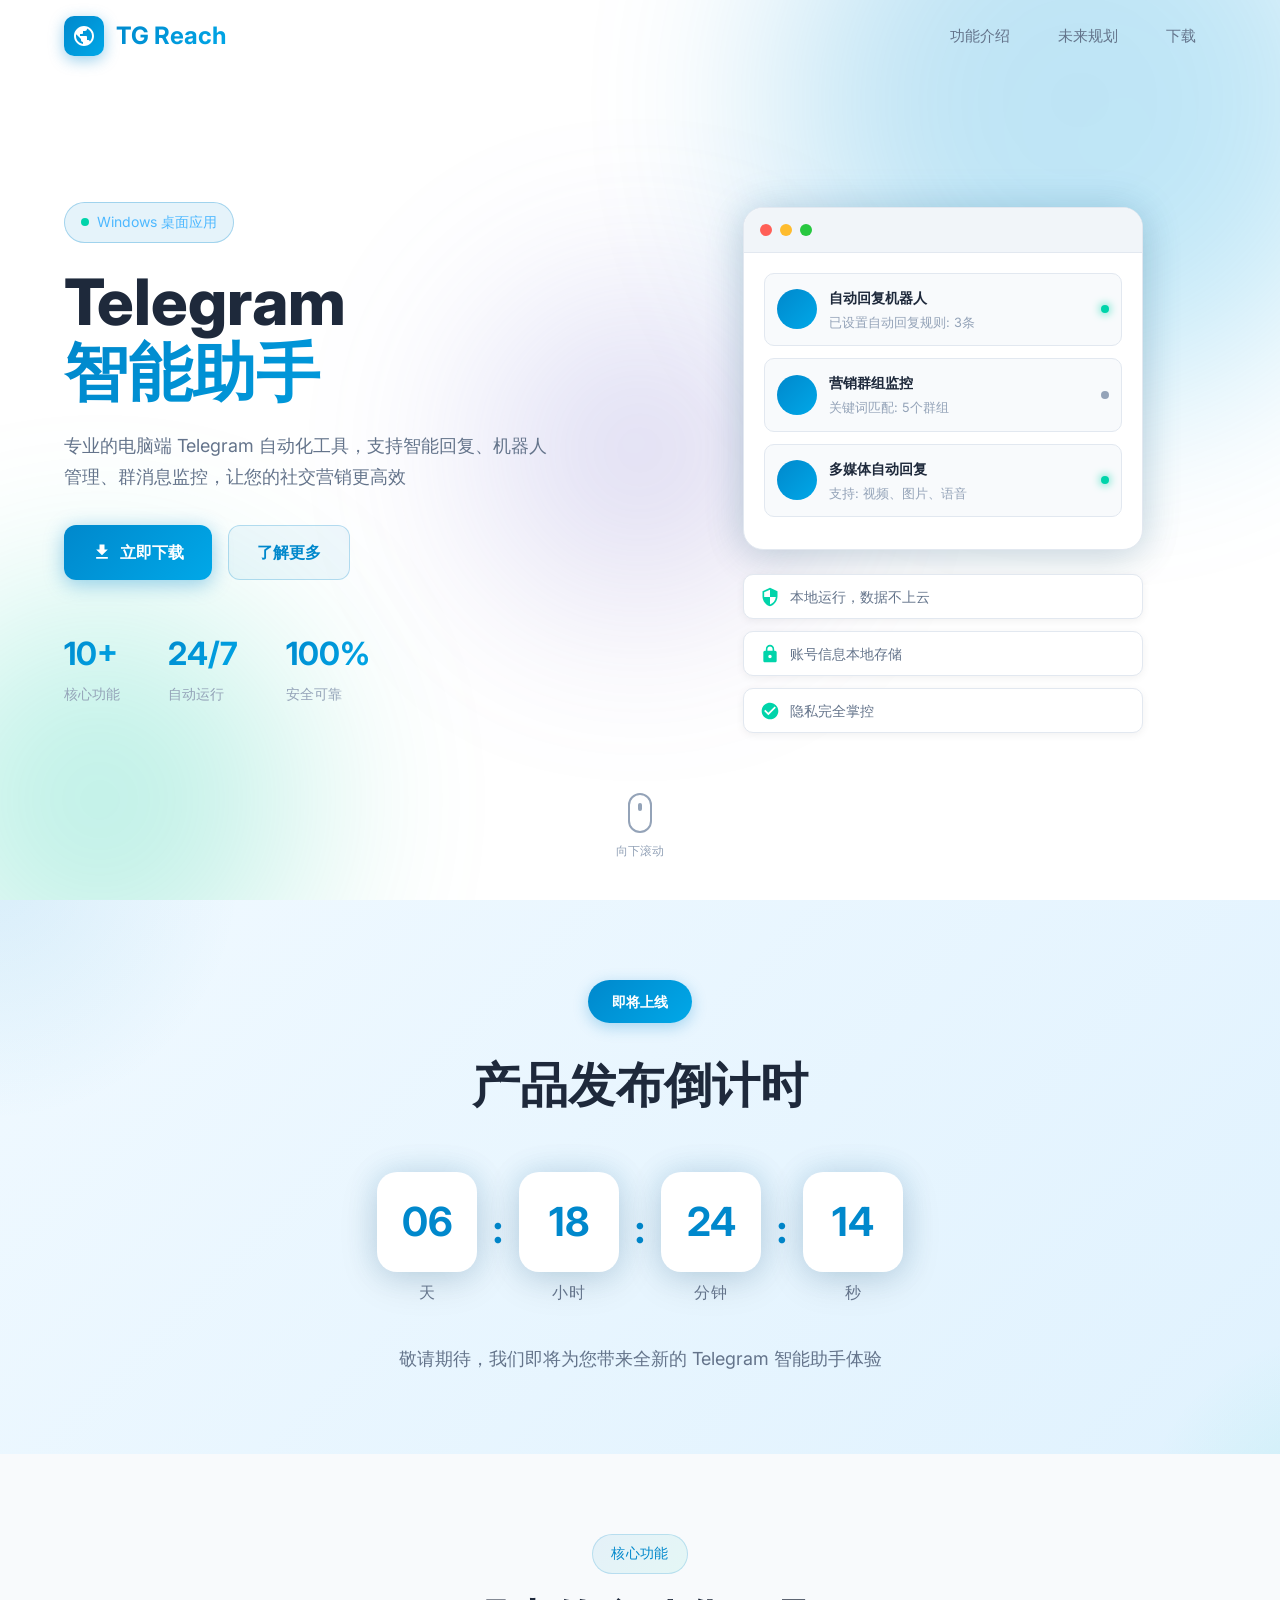
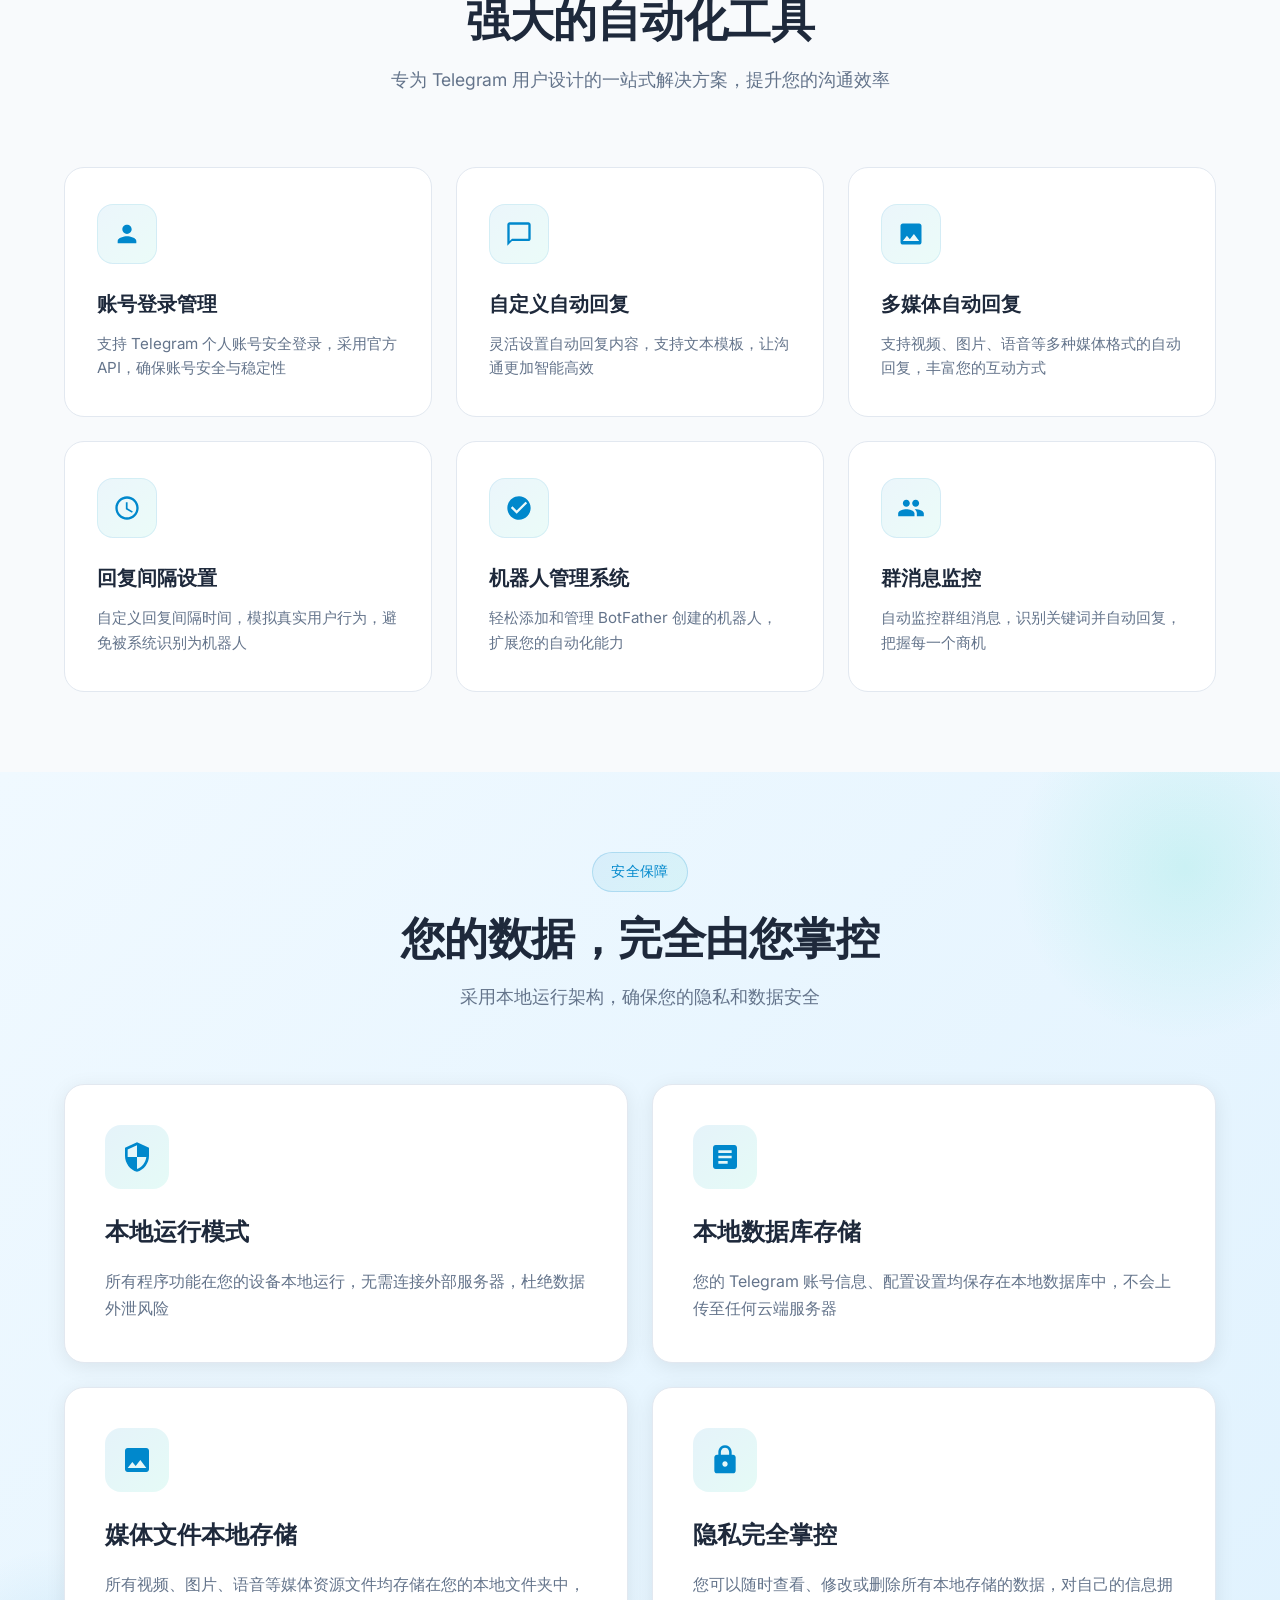
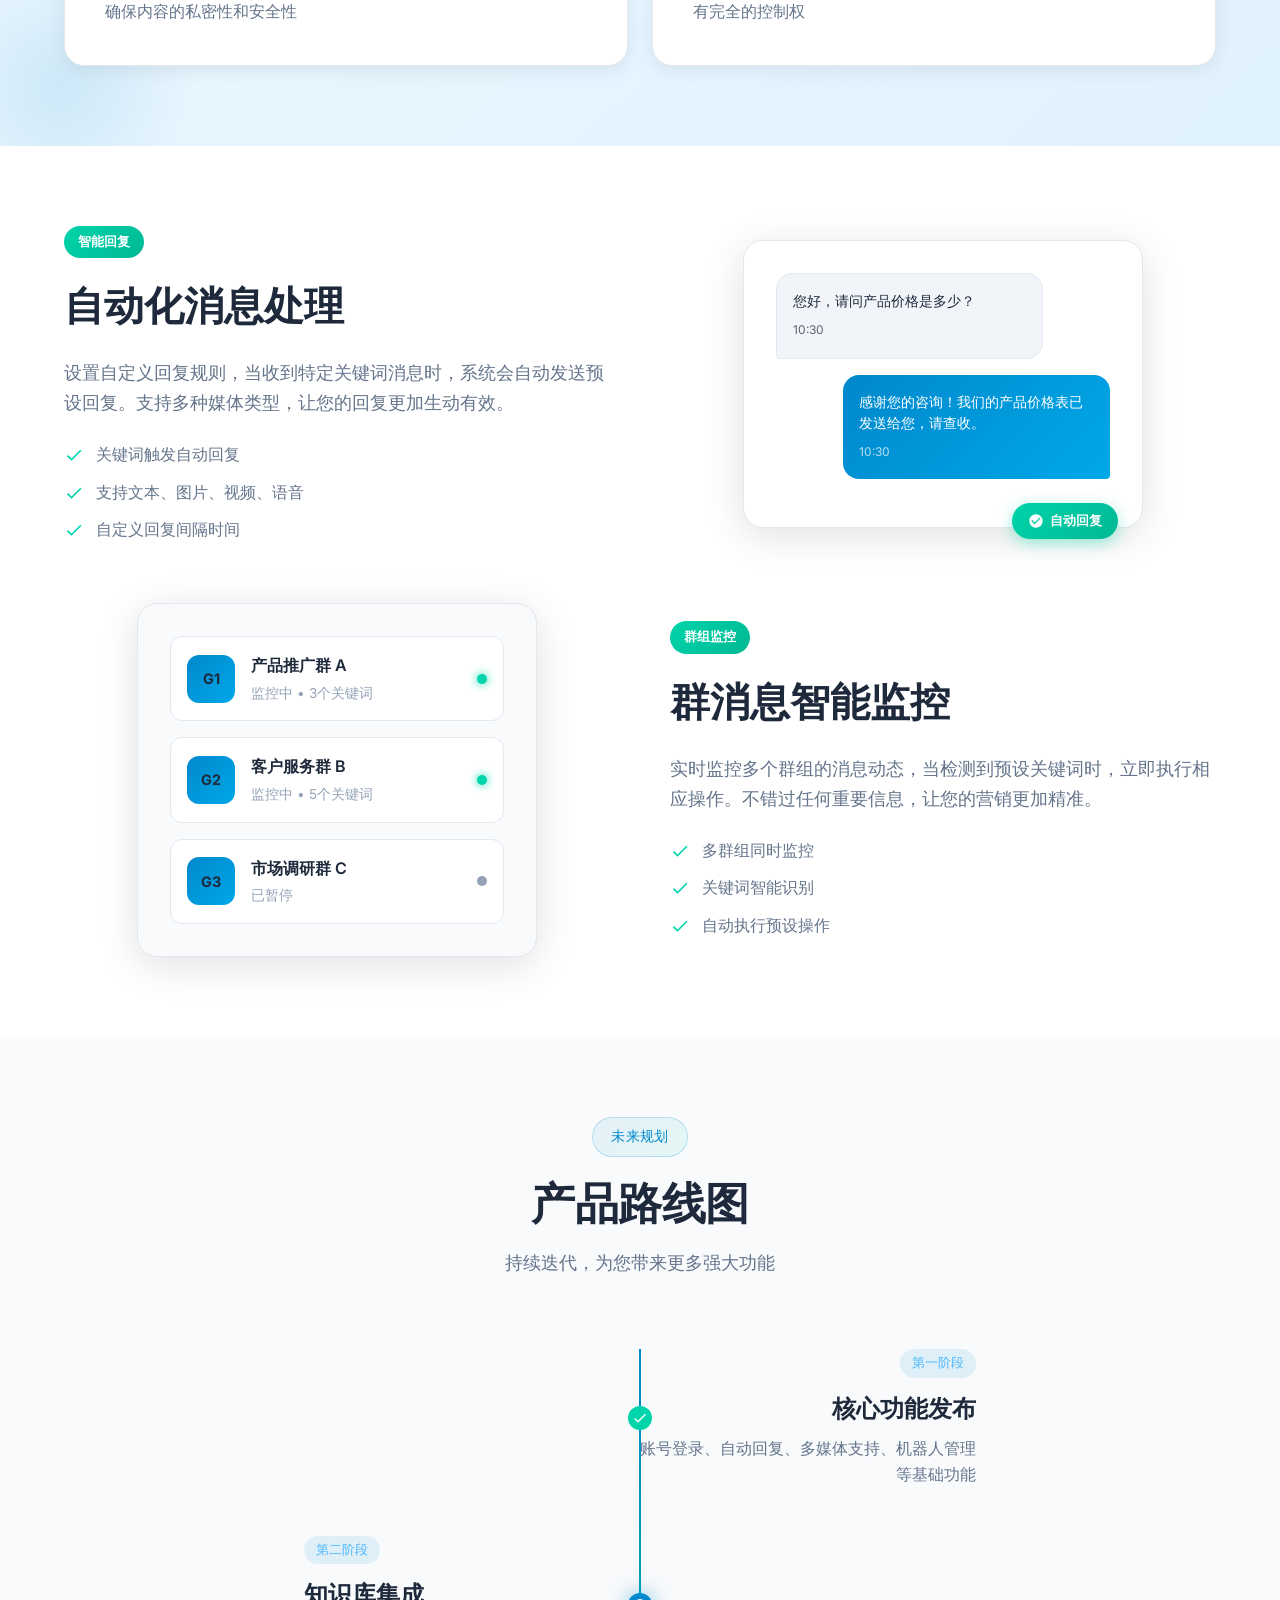
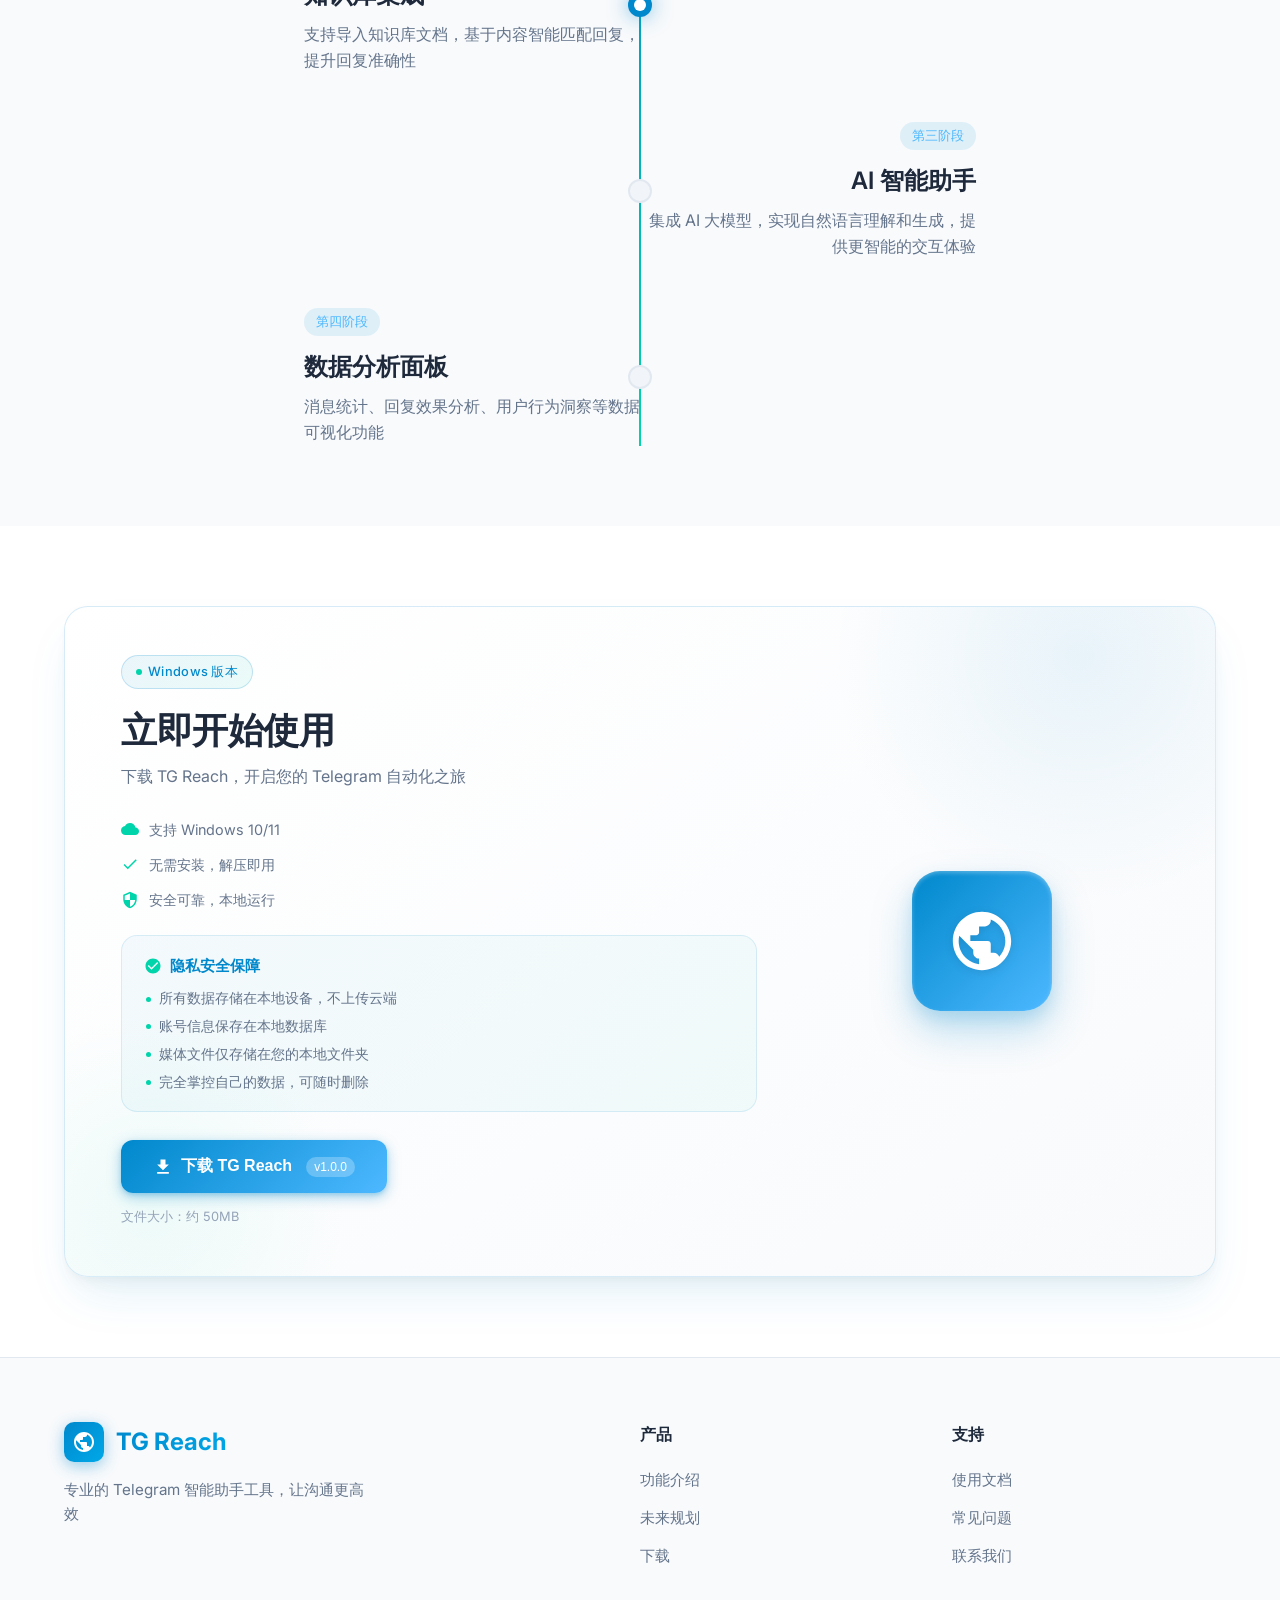
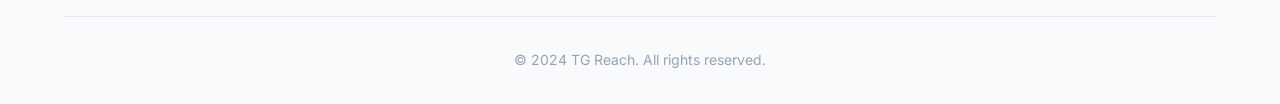
==== index.html @ 3a32c8c5 "first commit" ====
<!DOCTYPE html>
<html lang="zh-CN">
<head>
    <meta charset="UTF-8">
    <meta name="viewport" content="width=device-width, initial-scale=1.0">
    <title>TG Reach - Telegram智能助手工具</title>
    <meta name="description" content="TG Reach - 专业的Telegram电脑端智能助手，支持自动回复、机器人管理、群消息监控等功能">
    <link rel="stylesheet" href="styles.css">
    <link rel="preconnect" href="https://fonts.googleapis.com">
    <link rel="preconnect" href="https://fonts.gstatic.com" crossorigin>
    <link href="https://fonts.googleapis.com/css2?family=Inter:wght@300;400;500;600;700;800&display=swap" rel="stylesheet">
</head>
<body>
    <!-- 导航栏 -->
    <nav class="navbar" id="navbar">
        <div class="container nav-container">
            <a href="#" class="logo">
                <div class="logo-icon">
                    <svg viewBox="0 0 24 24" fill="none" xmlns="http://www.w3.org/2000/svg">
                        <path d="M12 2C6.48 2 2 6.48 2 12s4.48 10 10 10 10-4.48 10-10S17.52 2 12 2zm-1 17.93c-3.95-.49-7-3.85-7-7.93 0-.62.08-1.21.21-1.79L9 15v1c0 1.1.9 2 2 2v1.93zm6.9-2.54c-.26-.81-1-1.39-1.9-1.39h-1v-3c0-.55-.45-1-1-1H8v-2h2c.55 0 1-.45 1-1V7h2c1.1 0 2-.9 2-2v-.41c2.93 1.19 5 4.06 5 7.41 0 2.08-.8 3.97-2.1 5.39z" fill="currentColor"/>
                    </svg>
                </div>
                <span class="logo-text">TG Reach</span>
            </a>
            <ul class="nav-menu" id="navMenu">
                <li><a href="#features" class="nav-link">功能介绍</a></li>
                <li><a href="#roadmap" class="nav-link">未来规划</a></li>
                <li><a href="#download" class="nav-link">下载</a></li>
            </ul>
            <button class="nav-toggle" id="navToggle" aria-label="切换导航">
                <span class="hamburger"></span>
            </button>
        </div>
    </nav>

    <!-- 英雄区域 -->
    <section class="hero" id="hero">
        <div class="hero-bg">
            <div class="gradient-orb orb-1"></div>
            <div class="gradient-orb orb-2"></div>
            <div class="gradient-orb orb-3"></div>
        </div>
        <div class="container hero-container">
            <div class="hero-content">
                <div class="hero-badge">
                    <span class="badge-dot"></span>
                    <span>Windows 桌面应用</span>
                </div>
                <h1 class="hero-title">
                    <span class="title-line">Telegram</span>
                    <span class="title-line highlight">智能助手</span>
                </h1>
                <p class="hero-subtitle">
                    专业的电脑端 Telegram 自动化工具，支持智能回复、机器人管理、群消息监控，让您的社交营销更高效
                </p>
                <div class="hero-cta">
                    <a href="#download" class="btn btn-primary">
                        <svg class="btn-icon" viewBox="0 0 24 24" fill="none" xmlns="http://www.w3.org/2000/svg">
                            <path d="M19 9h-4V3H9v6H5l7 7 7-7zM5 18v2h14v-2H5z" fill="currentColor"/>
                        </svg>
                        立即下载
                    </a>
                    <a href="#features" class="btn btn-secondary">了解更多</a>
                </div>
                <div class="hero-stats">
                    <div class="stat-item">
                        <span class="stat-number">10+</span>
                        <span class="stat-label">核心功能</span>
                    </div>
                    <div class="stat-item">
                        <span class="stat-number">24/7</span>
                        <span class="stat-label">自动运行</span>
                    </div>
                    <div class="stat-item">
                        <span class="stat-number">100%</span>
                        <span class="stat-label">安全可靠</span>
                    </div>
                </div>
            </div>
            <div class="hero-visual">
                <div class="app-mockup">
                    <div class="mockup-header">
                        <div class="mockup-dots">
                            <span></span>
                            <span></span>
                            <span></span>
                        </div>
                    </div>
                    <div class="mockup-content">
                        <div class="chat-item">
                            <div class="chat-avatar"></div>
                            <div class="chat-info">
                                <div class="chat-name">自动回复机器人</div>
                                <div class="chat-preview">已设置自动回复规则: 3条</div>
                            </div>
                            <div class="chat-status active"></div>
                        </div>
                        <div class="chat-item">
                            <div class="chat-avatar"></div>
                            <div class="chat-info">
                                <div class="chat-name">营销群组监控</div>
                                <div class="chat-preview">关键词匹配: 5个群组</div>
                            </div>
                            <div class="chat-status"></div>
                        </div>
                        <div class="chat-item">
                            <div class="chat-avatar"></div>
                            <div class="chat-info">
                                <div class="chat-name">多媒体自动回复</div>
                                <div class="chat-preview">支持: 视频、图片、语音</div>
                            </div>
                            <div class="chat-status active"></div>
                        </div>
                    </div>
                </div>
                <div class="hero-security">
                    <div class="security-badge">
                        <svg viewBox="0 0 24 24" fill="none">
                            <path d="M12 1L3 5v6c0 5.55 3.84 10.74 9 12 5.16-1.26 9-6.45 9-12V5l-9-4zm0 10.99h7c-.53 4.12-3.28 7.79-7 8.94V12H5V6.3l7-3.11v8.8z" fill="currentColor"/>
                        </svg>
                        <span>本地运行，数据不上云</span>
                    </div>
                    <div class="security-badge">
                        <svg viewBox="0 0 24 24" fill="none">
                            <path d="M18 8h-1V6c0-2.76-2.24-5-5-5S7 3.24 7 6v2H6c-1.1 0-2 .9-2 2v10c0 1.1.9 2 2 2h12c1.1 0 2-.9 2-2V10c0-1.1-.9-2-2-2zm-6 9c-1.1 0-2-.9-2-2s.9-2 2-2 2 .9 2 2-.9 2-2 2zm3.1-9H8.9V6c0-1.71 1.39-3.1 3.1-3.1 1.71 0 3.1 1.39 3.1 3.1v2z" fill="currentColor"/>
                        </svg>
                        <span>账号信息本地存储</span>
                    </div>
                    <div class="security-badge">
                        <svg viewBox="0 0 24 24" fill="none">
                            <path d="M12 2C6.48 2 2 6.48 2 12s4.48 10 10 10 10-4.48 10-10S17.52 2 12 2zm-2 15l-5-5 1.41-1.41L10 14.17l7.59-7.59L19 8l-9 9z" fill="currentColor"/>
                        </svg>
                        <span>隐私完全掌控</span>
                    </div>
                </div>
            </div>
        </div>
        <div class="scroll-indicator">
            <div class="mouse">
                <div class="wheel"></div>
            </div>
            <span>向下滚动</span>
        </div>
    </section>

    <!-- 倒计时区域 -->
    <section class="countdown-section" id="countdown">
        <div class="container">
            <div class="countdown-wrapper">
                <span class="countdown-tag">即将上线</span>
                <h2 class="countdown-title">产品发布倒计时</h2>
                <div class="countdown-timer" id="countdownTimer">
                    <div class="countdown-item">
                        <span class="countdown-number" id="days">07</span>
                        <span class="countdown-label">天</span>
                    </div>
                    <div class="countdown-separator">:</div>
                    <div class="countdown-item">
                        <span class="countdown-number" id="hours">00</span>
                        <span class="countdown-label">小时</span>
                    </div>
                    <div class="countdown-separator">:</div>
                    <div class="countdown-item">
                        <span class="countdown-number" id="minutes">00</span>
                        <span class="countdown-label">分钟</span>
                    </div>
                    <div class="countdown-separator">:</div>
                    <div class="countdown-item">
                        <span class="countdown-number" id="seconds">00</span>
                        <span class="countdown-label">秒</span>
                    </div>
                </div>
                <p class="countdown-desc">敬请期待，我们即将为您带来全新的 Telegram 智能助手体验</p>
            </div>
        </div>
    </section>

    <!-- 功能特性区域 -->
    <section class="features" id="features">
        <div class="container">
            <div class="section-header">
                <span class="section-tag">核心功能</span>
                <h2 class="section-title">强大的自动化工具</h2>
                <p class="section-desc">专为 Telegram 用户设计的一站式解决方案，提升您的沟通效率</p>
            </div>
            
            <div class="features-grid">
                <!-- 功能卡片 1 -->
                <div class="feature-card" data-aos="fade-up">
                    <div class="feature-icon">
                        <svg viewBox="0 0 24 24" fill="none" xmlns="http://www.w3.org/2000/svg">
                            <path d="M12 12c2.21 0 4-1.79 4-4s-1.79-4-4-4-4 1.79-4 4 1.79 4 4 4zm0 2c-2.67 0-8 1.34-8 4v2h16v-2c0-2.66-5.33-4-8-4z" fill="currentColor"/>
                        </svg>
                    </div>
                    <h3 class="feature-title">账号登录管理</h3>
                    <p class="feature-desc">支持 Telegram 个人账号安全登录，采用官方 API，确保账号安全与稳定性</p>
                </div>

                <!-- 功能卡片 2 -->
                <div class="feature-card" data-aos="fade-up" data-aos-delay="100">
                    <div class="feature-icon">
                        <svg viewBox="0 0 24 24" fill="none" xmlns="http://www.w3.org/2000/svg">
                            <path d="M20 2H4c-1.1 0-2 .9-2 2v18l4-4h14c1.1 0 2-.9 2-2V4c0-1.1-.9-2-2-2zm0 14H6l-2 2V4h16v12z" fill="currentColor"/>
                        </svg>
                    </div>
                    <h3 class="feature-title">自定义自动回复</h3>
                    <p class="feature-desc">灵活设置自动回复内容，支持文本模板，让沟通更加智能高效</p>
                </div>

                <!-- 功能卡片 3 -->
                <div class="feature-card" data-aos="fade-up" data-aos-delay="200">
                    <div class="feature-icon">
                        <svg viewBox="0 0 24 24" fill="none" xmlns="http://www.w3.org/2000/svg">
                            <path d="M21 19V5c0-1.1-.9-2-2-2H5c-1.1 0-2 .9-2 2v14c0 1.1.9 2 2 2h14c1.1 0 2-.9 2-2zM8.5 13.5l2.5 3.01L14.5 12l4.5 6H5l3.5-4.5z" fill="currentColor"/>
                        </svg>
                    </div>
                    <h3 class="feature-title">多媒体自动回复</h3>
                    <p class="feature-desc">支持视频、图片、语音等多种媒体格式的自动回复，丰富您的互动方式</p>
                </div>

                <!-- 功能卡片 4 -->
                <div class="feature-card" data-aos="fade-up" data-aos-delay="300">
                    <div class="feature-icon">
                        <svg viewBox="0 0 24 24" fill="none" xmlns="http://www.w3.org/2000/svg">
                            <path d="M11.99 2C6.47 2 2 6.48 2 12s4.47 10 9.99 10C17.52 22 22 17.52 22 12S17.52 2 11.99 2zM12 20c-4.42 0-8-3.58-8-8s3.58-8 8-8 8 3.58 8 8-3.58 8-8 8zm.5-13H11v6l5.25 3.15.75-1.23-4.5-2.67z" fill="currentColor"/>
                        </svg>
                    </div>
                    <h3 class="feature-title">回复间隔设置</h3>
                    <p class="feature-desc">自定义回复间隔时间，模拟真实用户行为，避免被系统识别为机器人</p>
                </div>

                <!-- 功能卡片 5 -->
                <div class="feature-card" data-aos="fade-up" data-aos-delay="400">
                    <div class="feature-icon">
                        <svg viewBox="0 0 24 24" fill="none" xmlns="http://www.w3.org/2000/svg">
                            <path d="M12 2C6.48 2 2 6.48 2 12s4.48 10 10 10 10-4.48 10-10S17.52 2 12 2zm-2 15l-5-5 1.41-1.41L10 14.17l7.59-7.59L19 8l-9 9z" fill="currentColor"/>
                        </svg>
                    </div>
                    <h3 class="feature-title">机器人管理系统</h3>
                    <p class="feature-desc">轻松添加和管理 BotFather 创建的机器人，扩展您的自动化能力</p>
                </div>

                <!-- 功能卡片 6 -->
                <div class="feature-card" data-aos="fade-up" data-aos-delay="500">
                    <div class="feature-icon">
                        <svg viewBox="0 0 24 24" fill="none" xmlns="http://www.w3.org/2000/svg">
                            <path d="M16 11c1.66 0 2.99-1.34 2.99-3S17.66 5 16 5c-1.66 0-3 1.34-3 3s1.34 3 3 3zm-8 0c1.66 0 2.99-1.34 2.99-3S9.66 5 8 5C6.34 5 5 6.34 5 8s1.34 3 3 3zm0 2c-2.33 0-7 1.17-7 3.5V19h14v-2.5c0-2.33-4.67-3.5-7-3.5zm8 0c-.29 0-.62.02-.97.05 1.16.84 1.97 1.97 1.97 3.45V19h6v-2.5c0-2.33-4.67-3.5-7-3.5z" fill="currentColor"/>
                        </svg>
                    </div>
                    <h3 class="feature-title">群消息监控</h3>
                    <p class="feature-desc">自动监控群组消息，识别关键词并自动回复，把握每一个商机</p>
                </div>
            </div>
        </div>
    </section>

    <!-- 安全特性区域 -->
    <section class="security-section" id="security">
        <div class="container">
            <div class="section-header">
                <span class="section-tag">安全保障</span>
                <h2 class="section-title">您的数据，完全由您掌控</h2>
                <p class="section-desc">采用本地运行架构，确保您的隐私和数据安全</p>
            </div>
            <div class="security-grid">
                <div class="security-card" data-aos="fade-up">
                    <div class="security-icon">
                        <svg viewBox="0 0 24 24" fill="none" xmlns="http://www.w3.org/2000/svg">
                            <path d="M12 1L3 5v6c0 5.55 3.84 10.74 9 12 5.16-1.26 9-6.45 9-12V5l-9-4zm0 10.99h7c-.53 4.12-3.28 7.79-7 8.94V12H5V6.3l7-3.11v8.8z" fill="currentColor"/>
                        </svg>
                    </div>
                    <h3 class="security-card-title">本地运行模式</h3>
                    <p class="security-card-desc">所有程序功能在您的设备本地运行，无需连接外部服务器，杜绝数据外泄风险</p>
                </div>
                <div class="security-card" data-aos="fade-up" data-aos-delay="100">
                    <div class="security-icon">
                        <svg viewBox="0 0 24 24" fill="none" xmlns="http://www.w3.org/2000/svg">
                            <path d="M19 3H5c-1.1 0-2 .9-2 2v14c0 1.1.9 2 2 2h14c1.1 0 2-.9 2-2V5c0-1.1-.9-2-2-2zm-5 14H7v-2h7v2zm3-4H7v-2h10v2zm0-4H7V7h10v2z" fill="currentColor"/>
                        </svg>
                    </div>
                    <h3 class="security-card-title">本地数据库存储</h3>
                    <p class="security-card-desc">您的 Telegram 账号信息、配置设置均保存在本地数据库中，不会上传至任何云端服务器</p>
                </div>
                <div class="security-card" data-aos="fade-up" data-aos-delay="200">
                    <div class="security-icon">
                        <svg viewBox="0 0 24 24" fill="none" xmlns="http://www.w3.org/2000/svg">
                            <path d="M21 19V5c0-1.1-.9-2-2-2H5c-1.1 0-2 .9-2 2v14c0 1.1.9 2 2 2h14c1.1 0 2-.9 2-2zM8.5 13.5l2.5 3.01L14.5 12l4.5 6H5l3.5-4.5z" fill="currentColor"/>
                        </svg>
                    </div>
                    <h3 class="security-card-title">媒体文件本地存储</h3>
                    <p class="security-card-desc">所有视频、图片、语音等媒体资源文件均存储在您的本地文件夹中，确保内容的私密性和安全性</p>
                </div>
                <div class="security-card" data-aos="fade-up" data-aos-delay="300">
                    <div class="security-icon">
                        <svg viewBox="0 0 24 24" fill="none" xmlns="http://www.w3.org/2000/svg">
                            <path d="M18 8h-1V6c0-2.76-2.24-5-5-5S7 3.24 7 6v2H6c-1.1 0-2 .9-2 2v10c0 1.1.9 2 2 2h12c1.1 0 2-.9 2-2V10c0-1.1-.9-2-2-2zm-6 9c-1.1 0-2-.9-2-2s.9-2 2-2 2 .9 2 2-.9 2-2 2zm3.1-9H8.9V6c0-1.71 1.39-3.1 3.1-3.1 1.71 0 3.1 1.39 3.1 3.1v2z" fill="currentColor"/>
                        </svg>
                    </div>
                    <h3 class="security-card-title">隐私完全掌控</h3>
                    <p class="security-card-desc">您可以随时查看、修改或删除所有本地存储的数据，对自己的信息拥有完全的控制权</p>
                </div>
            </div>
        </div>
    </section>

    <!-- 功能展示区域 -->
    <section class="showcase">
        <div class="container">
            <div class="showcase-item">
                <div class="showcase-content">
                    <span class="showcase-tag">智能回复</span>
                    <h3 class="showcase-title">自动化消息处理</h3>
                    <p class="showcase-desc">设置自定义回复规则，当收到特定关键词消息时，系统会自动发送预设回复。支持多种媒体类型，让您的回复更加生动有效。</p>
                    <ul class="showcase-list">
                        <li>
                            <svg viewBox="0 0 24 24" fill="none"><path d="M9 16.17L4.83 12l-1.42 1.41L9 19 21 7l-1.41-1.41z" fill="currentColor"/></svg>
                            关键词触发自动回复
                        </li>
                        <li>
                            <svg viewBox="0 0 24 24" fill="none"><path d="M9 16.17L4.83 12l-1.42 1.41L9 19 21 7l-1.41-1.41z" fill="currentColor"/></svg>
                            支持文本、图片、视频、语音
                        </li>
                        <li>
                            <svg viewBox="0 0 24 24" fill="none"><path d="M9 16.17L4.83 12l-1.42 1.41L9 19 21 7l-1.41-1.41z" fill="currentColor"/></svg>
                            自定义回复间隔时间
                        </li>
                    </ul>
                </div>
                <div class="showcase-visual">
                    <div class="showcase-card">
                        <div class="message-bubble incoming">
                            <span class="message-text">您好，请问产品价格是多少？</span>
                            <span class="message-time">10:30</span>
                        </div>
                        <div class="message-bubble outgoing">
                            <span class="message-text">感谢您的咨询！我们的产品价格表已发送给您，请查收。</span>
                            <span class="message-time">10:30</span>
                        </div>
                        <div class="auto-reply-badge">
                            <svg viewBox="0 0 24 24" fill="none"><path d="M12 2C6.48 2 2 6.48 2 12s4.48 10 10 10 10-4.48 10-10S17.52 2 12 2zm-2 15l-5-5 1.41-1.41L10 14.17l7.59-7.59L19 8l-9 9z" fill="currentColor"/></svg>
                            自动回复
                        </div>
                    </div>
                </div>
            </div>

            <div class="showcase-item reverse">
                <div class="showcase-content">
                    <span class="showcase-tag">群组监控</span>
                    <h3 class="showcase-title">群消息智能监控</h3>
                    <p class="showcase-desc">实时监控多个群组的消息动态，当检测到预设关键词时，立即执行相应操作。不错过任何重要信息，让您的营销更加精准。</p>
                    <ul class="showcase-list">
                        <li>
                            <svg viewBox="0 0 24 24" fill="none"><path d="M9 16.17L4.83 12l-1.42 1.41L9 19 21 7l-1.41-1.41z" fill="currentColor"/></svg>
                            多群组同时监控
                        </li>
                        <li>
                            <svg viewBox="0 0 24 24" fill="none"><path d="M9 16.17L4.83 12l-1.42 1.41L9 19 21 7l-1.41-1.41z" fill="currentColor"/></svg>
                            关键词智能识别
                        </li>
                        <li>
                            <svg viewBox="0 0 24 24" fill="none"><path d="M9 16.17L4.83 12l-1.42 1.41L9 19 21 7l-1.41-1.41z" fill="currentColor"/></svg>
                            自动执行预设操作
                        </li>
                    </ul>
                </div>
                <div class="showcase-visual">
                    <div class="showcase-card dark">
                        <div class="group-list">
                            <div class="group-item">
                                <div class="group-icon">G1</div>
                                <div class="group-info">
                                    <div class="group-name">产品推广群 A</div>
                                    <div class="group-status">监控中 • 3个关键词</div>
                                </div>
                                <div class="group-indicator active"></div>
                            </div>
                            <div class="group-item">
                                <div class="group-icon">G2</div>
                                <div class="group-info">
                                    <div class="group-name">客户服务群 B</div>
                                    <div class="group-status">监控中 • 5个关键词</div>
                                </div>
                                <div class="group-indicator active"></div>
                            </div>
                            <div class="group-item">
                                <div class="group-icon">G3</div>
                                <div class="group-info">
                                    <div class="group-name">市场调研群 C</div>
                                    <div class="group-status">已暂停</div>
                                </div>
                                <div class="group-indicator"></div>
                            </div>
                        </div>
                    </div>
                </div>
            </div>
        </div>
    </section>

    <!-- 未来功能路线图 -->
    <section class="roadmap" id="roadmap">
        <div class="container">
            <div class="section-header">
                <span class="section-tag">未来规划</span>
                <h2 class="section-title">产品路线图</h2>
                <p class="section-desc">持续迭代，为您带来更多强大功能</p>
            </div>

            <div class="roadmap-timeline">
                <div class="timeline-line"></div>
                
                <div class="roadmap-item" data-aos="fade-right">
                    <div class="roadmap-marker completed">
                        <svg viewBox="0 0 24 24" fill="none"><path d="M9 16.17L4.83 12l-1.42 1.41L9 19 21 7l-1.41-1.41z" fill="currentColor"/></svg>
                    </div>
                    <div class="roadmap-content">
                        <span class="roadmap-phase">第一阶段</span>
                        <h3 class="roadmap-title">核心功能发布</h3>
                        <p class="roadmap-desc">账号登录、自动回复、多媒体支持、机器人管理等基础功能</p>
                    </div>
                </div>

                <div class="roadmap-item" data-aos="fade-left">
                    <div class="roadmap-marker current">
                        <span class="marker-pulse"></span>
                    </div>
                    <div class="roadmap-content">
                        <span class="roadmap-phase">第二阶段</span>
                        <h3 class="roadmap-title">知识库集成</h3>
                        <p class="roadmap-desc">支持导入知识库文档，基于内容智能匹配回复，提升回复准确性</p>
                    </div>
                </div>

                <div class="roadmap-item" data-aos="fade-right">
                    <div class="roadmap-marker upcoming"></div>
                    <div class="roadmap-content">
                        <span class="roadmap-phase">第三阶段</span>
                        <h3 class="roadmap-title">AI 智能助手</h3>
                        <p class="roadmap-desc">集成 AI 大模型，实现自然语言理解和生成，提供更智能的交互体验</p>
                    </div>
                </div>

                <div class="roadmap-item" data-aos="fade-left">
                    <div class="roadmap-marker upcoming"></div>
                    <div class="roadmap-content">
                        <span class="roadmap-phase">第四阶段</span>
                        <h3 class="roadmap-title">数据分析面板</h3>
                        <p class="roadmap-desc">消息统计、回复效果分析、用户行为洞察等数据可视化功能</p>
                    </div>
                </div>
            </div>
        </div>
    </section>

    <!-- 下载区域 -->
    <section class="download" id="download">
        <div class="container">
            <div class="download-card">
                <div class="download-content">
                    <span class="download-tag">Windows 版本</span>
                    <h2 class="download-title">立即开始使用</h2>
                    <p class="download-desc">下载 TG Reach，开启您的 Telegram 自动化之旅</p>
                    
                    <div class="download-info">
                        <div class="info-item">
                            <svg viewBox="0 0 24 24" fill="none"><path d="M19.35 10.04C18.67 6.59 15.64 4 12 4 9.11 4 6.6 5.64 5.35 8.04 2.34 8.36 0 10.91 0 14c0 3.31 2.69 6 6 6h13c2.76 0 5-2.24 5-5 0-2.64-2.05-4.78-4.65-4.96z" fill="currentColor"/></svg>
                            <span>支持 Windows 10/11</span>
                        </div>
                        <div class="info-item">
                            <svg viewBox="0 0 24 24" fill="none"><path d="M9 16.17L4.83 12l-1.42 1.41L9 19 21 7l-1.41-1.41z" fill="currentColor"/></svg>
                            <span>无需安装，解压即用</span>
                        </div>
                        <div class="info-item">
                            <svg viewBox="0 0 24 24" fill="none"><path d="M12 1L3 5v6c0 5.55 3.84 10.74 9 12 5.16-1.26 9-6.45 9-12V5l-9-4zm0 10.99h7c-.53 4.12-3.28 7.79-7 8.94V12H5V6.3l7-3.11v8.8z" fill="currentColor"/></svg>
                            <span>安全可靠，本地运行</span>
                        </div>
                    </div>
                    
                    <div class="download-security">
                        <h4 class="security-title">
                            <svg viewBox="0 0 24 24" fill="none"><path d="M12 2C6.48 2 2 6.48 2 12s4.48 10 10 10 10-4.48 10-10S17.52 2 12 2zm-2 15l-5-5 1.41-1.41L10 14.17l7.59-7.59L19 8l-9 9z" fill="currentColor"/></svg>
                            隐私安全保障
                        </h4>
                        <ul class="security-list">
                            <li>所有数据存储在本地设备，不上传云端</li>
                            <li>账号信息保存在本地数据库</li>
                            <li>媒体文件仅存储在您的本地文件夹</li>
                            <li>完全掌控自己的数据，可随时删除</li>
                        </ul>
                    </div>

                    <button class="btn btn-download" id="downloadBtn">
                        <svg class="btn-icon" viewBox="0 0 24 24" fill="none">
                            <path d="M19 9h-4V3H9v6H5l7 7 7-7zM5 18v2h14v-2H5z" fill="currentColor"/>
                        </svg>
                        下载 TG Reach
                        <span class="version-tag">v1.0.0</span>
                    </button>
                    
                    <p class="download-note">文件大小：约 50MB</p>
                </div>
                <div class="download-visual">
                    <div class="download-icon">
                        <svg viewBox="0 0 24 24" fill="none">
                            <path d="M12 2C6.48 2 2 6.48 2 12s4.48 10 10 10 10-4.48 10-10S17.52 2 12 2zm-1 17.93c-3.95-.49-7-3.85-7-7.93 0-.62.08-1.21.21-1.79L9 15v1c0 1.1.9 2 2 2v1.93zm6.9-2.54c-.26-.81-1-1.39-1.9-1.39h-1v-3c0-.55-.45-1-1-1H8v-2h2c.55 0 1-.45 1-1V7h2c1.1 0 2-.9 2-2v-.41c2.93 1.19 5 4.06 5 7.41 0 2.08-.8 3.97-2.1 5.39z" fill="currentColor"/>
                        </svg>
                    </div>
                </div>
            </div>
        </div>
    </section>

    <!-- 页脚 -->
    <footer class="footer">
        <div class="container">
            <div class="footer-content">
                <div class="footer-brand">
                    <a href="#" class="logo">
                        <div class="logo-icon">
                            <svg viewBox="0 0 24 24" fill="none">
                                <path d="M12 2C6.48 2 2 6.48 2 12s4.48 10 10 10 10-4.48 10-10S17.52 2 12 2zm-1 17.93c-3.95-.49-7-3.85-7-7.93 0-.62.08-1.21.21-1.79L9 15v1c0 1.1.9 2 2 2v1.93zm6.9-2.54c-.26-.81-1-1.39-1.9-1.39h-1v-3c0-.55-.45-1-1-1H8v-2h2c.55 0 1-.45 1-1V7h2c1.1 0 2-.9 2-2v-.41c2.93 1.19 5 4.06 5 7.41 0 2.08-.8 3.97-2.1 5.39z" fill="currentColor"/>
                            </svg>
                        </div>
                        <span class="logo-text">TG Reach</span>
                    </a>
                    <p class="footer-desc">专业的 Telegram 智能助手工具，让沟通更高效</p>
                </div>
                <div class="footer-links">
                    <div class="footer-column">
                        <h4>产品</h4>
                        <ul>
                            <li><a href="#features">功能介绍</a></li>
                            <li><a href="#roadmap">未来规划</a></li>
                            <li><a href="#download">下载</a></li>
                        </ul>
                    </div>
                    <div class="footer-column">
                        <h4>支持</h4>
                        <ul>
                            <li><a href="#">使用文档</a></li>
                            <li><a href="#">常见问题</a></li>
                            <li><a href="#">联系我们</a></li>
                        </ul>
                    </div>
                </div>
            </div>
            <div class="footer-bottom">
                <p>&copy; 2024 TG Reach. All rights reserved.</p>
            </div>
        </div>
    </footer>

    <!-- Toast 提示 -->
    <div class="toast" id="toast">
        <div class="toast-content">
            <svg class="toast-icon" viewBox="0 0 24 24" fill="none">
                <path d="M12 2C6.48 2 2 6.48 2 12s4.48 10 10 10 10-4.48 10-10S17.52 2 12 2zm1 15h-2v-2h2v2zm0-4h-2V7h2v6z" fill="currentColor"/>
            </svg>
            <span class="toast-message">暂未发布，敬请期待！</span>
        </div>
    </div>

    <script src="script.js"></script>
</body>
</html>
---- styles.css ----
/* ========================================
   TG Reach - 产品展示页面样式
   现代化UI设计，Awwwards级别视觉标准
   ======================================== */

/* CSS 变量定义 */
:root {
    /* 主色调 */
    --primary: #0088cc;
    --primary-dark: #006699;
    --primary-light: #4db8ff;
    --primary-gradient: linear-gradient(135deg, #0088cc 0%, #00a8e8 100%);
    
    /* 辅助色 */
    --accent: #00d4aa;
    --accent-gradient: linear-gradient(135deg, #00d4aa 0%, #00b894 100%);
    
    /* 背景色 - 明亮主题 */
    --bg-primary: #ffffff;
    --bg-secondary: #f8fafc;
    --bg-tertiary: #f1f5f9;
    --bg-card: #ffffff;
    
    /* 文字色 */
    --text-primary: #1e293b;
    --text-secondary: #64748b;
    --text-muted: #94a3b8;
    
    /* 边框 */
    --border-color: #e2e8f0;
    --border-radius: 12px;
    --border-radius-lg: 20px;
    
    /* 阴影 */
    --shadow-sm: 0 2px 8px rgba(0, 0, 0, 0.06);
    --shadow-md: 0 4px 20px rgba(0, 0, 0, 0.08);
    --shadow-lg: 0 8px 40px rgba(0, 0, 0, 0.12);
    --shadow-glow: 0 0 40px rgba(0, 136, 204, 0.15);
    
    /* 动画 */
    --transition-fast: 0.2s ease;
    --transition-normal: 0.3s ease;
    --transition-slow: 0.5s ease;
    
    /* 字体 */
    --font-family: 'Inter', -apple-system, BlinkMacSystemFont, 'Segoe UI', sans-serif;
    
    /* 容器宽度 */
    --container-max: 1200px;
    --container-padding: 24px;
}

/* 重置样式 */
*, *::before, *::after {
    margin: 0;
    padding: 0;
    box-sizing: border-box;
}

html {
    scroll-behavior: smooth;
    font-size: 16px;
}

body {
    font-family: var(--font-family);
    background-color: var(--bg-primary);
    color: var(--text-primary);
    line-height: 1.6;
    overflow-x: hidden;
    -webkit-font-smoothing: antialiased;
    -moz-osx-font-smoothing: grayscale;
}

a {
    text-decoration: none;
    color: inherit;
    transition: color var(--transition-fast);
}

ul {
    list-style: none;
}

img {
    max-width: 100%;
    height: auto;
    display: block;
}

/* 容器 */
.container {
    width: 100%;
    max-width: var(--container-max);
    margin: 0 auto;
    padding: 0 var(--container-padding);
}

/* ========================================
   导航栏
   ======================================== */
.navbar {
    position: fixed;
    top: 0;
    left: 0;
    right: 0;
    z-index: 1000;
    padding: 16px 0;
    transition: all var(--transition-normal);
    background: transparent;
}

.navbar.scrolled {
    background: rgba(255, 255, 255, 0.95);
    backdrop-filter: blur(20px);
    -webkit-backdrop-filter: blur(20px);
    border-bottom: 1px solid var(--border-color);
    padding: 12px 0;
    box-shadow: var(--shadow-sm);
}

.nav-container {
    display: flex;
    align-items: center;
    justify-content: space-between;
}

.logo {
    display: flex;
    align-items: center;
    gap: 12px;
}

.logo-icon {
    width: 40px;
    height: 40px;
    background: var(--primary-gradient);
    border-radius: 10px;
    display: flex;
    align-items: center;
    justify-content: center;
    color: white;
    box-shadow: 0 4px 15px rgba(0, 136, 204, 0.4);
}

.logo-icon svg {
    width: 24px;
    height: 24px;
}

.logo-text {
    font-size: 1.5rem;
    font-weight: 700;
    background: var(--primary-gradient);
    -webkit-background-clip: text;
    -webkit-text-fill-color: transparent;
    background-clip: text;
}

.nav-menu {
    display: flex;
    align-items: center;
    gap: 8px;
}

.nav-link {
    padding: 10px 20px;
    font-size: 0.95rem;
    font-weight: 500;
    color: var(--text-secondary);
    border-radius: 8px;
    transition: all var(--transition-fast);
}

.nav-link:hover {
    color: var(--text-primary);
    background: rgba(0, 136, 204, 0.08);
}

.nav-toggle {
    display: none;
    width: 40px;
    height: 40px;
    background: transparent;
    border: none;
    cursor: pointer;
    position: relative;
}

.hamburger {
    display: block;
    width: 24px;
    height: 2px;
    background: var(--text-primary);
    position: relative;
    transition: all var(--transition-fast);
}

.hamburger::before,
.hamburger::after {
    content: '';
    position: absolute;
    width: 24px;
    height: 2px;
    background: var(--text-primary);
    transition: all var(--transition-fast);
}

.hamburger::before {
    top: -8px;
}

.hamburger::after {
    top: 8px;
}

.nav-toggle.active .hamburger {
    background: transparent;
}

.nav-toggle.active .hamburger::before {
    top: 0;
    transform: rotate(45deg);
}

.nav-toggle.active .hamburger::after {
    top: 0;
    transform: rotate(-45deg);
}

/* ========================================
   英雄区域
   ======================================== */
.hero {
    min-height: 100vh;
    display: flex;
    align-items: center;
    position: relative;
    padding: 120px 0 80px;
    overflow: hidden;
}

.hero-bg {
    position: absolute;
    inset: 0;
    overflow: hidden;
    pointer-events: none;
}

.gradient-orb {
    position: absolute;
    border-radius: 50%;
    filter: blur(100px);
    opacity: 0.25;
    animation: float 20s ease-in-out infinite;
}

.orb-1 {
    width: 600px;
    height: 600px;
    background: linear-gradient(135deg, #0088cc 0%, #00a8e8 100%);
    top: -200px;
    right: -100px;
    animation-delay: 0s;
}

.orb-2 {
    width: 400px;
    height: 400px;
    background: linear-gradient(135deg, #00d4aa 0%, #00b894 100%);
    bottom: -100px;
    left: -100px;
    animation-delay: -5s;
}

.orb-3 {
    width: 300px;
    height: 300px;
    background: linear-gradient(135deg, #667eea 0%, #764ba2 100%);
    top: 50%;
    left: 50%;
    transform: translate(-50%, -50%);
    animation-delay: -10s;
}

@keyframes float {
    0%, 100% {
        transform: translate(0, 0) scale(1);
    }
    25% {
        transform: translate(30px, -30px) scale(1.05);
    }
    50% {
        transform: translate(-20px, 20px) scale(0.95);
    }
    75% {
        transform: translate(20px, 30px) scale(1.02);
    }
}

.hero-container {
    display: grid;
    grid-template-columns: 1fr 1fr;
    gap: 60px;
    align-items: center;
    position: relative;
    z-index: 1;
}

.hero-badge {
    display: inline-flex;
    align-items: center;
    gap: 8px;
    padding: 8px 16px;
    background: rgba(0, 136, 204, 0.1);
    border: 1px solid rgba(0, 136, 204, 0.3);
    border-radius: 50px;
    font-size: 0.875rem;
    color: var(--primary-light);
    margin-bottom: 24px;
}

.badge-dot {
    width: 8px;
    height: 8px;
    background: var(--accent);
    border-radius: 50%;
    animation: pulse 2s ease-in-out infinite;
}

@keyframes pulse {
    0%, 100% {
        opacity: 1;
        transform: scale(1);
    }
    50% {
        opacity: 0.5;
        transform: scale(1.2);
    }
}

.hero-title {
    font-size: clamp(2.5rem, 5vw, 4rem);
    font-weight: 800;
    line-height: 1.1;
    margin-bottom: 24px;
}

.title-line {
    display: block;
}

.title-line.highlight {
    background: var(--primary-gradient);
    -webkit-background-clip: text;
    -webkit-text-fill-color: transparent;
    background-clip: text;
}

.hero-subtitle {
    font-size: 1.125rem;
    color: var(--text-secondary);
    max-width: 500px;
    margin-bottom: 32px;
    line-height: 1.7;
}

.hero-cta {
    display: flex;
    gap: 16px;
    margin-bottom: 48px;
}

/* 按钮样式 */
.btn {
    display: inline-flex;
    align-items: center;
    justify-content: center;
    gap: 8px;
    padding: 14px 28px;
    font-size: 1rem;
    font-weight: 600;
    border-radius: 12px;
    border: none;
    cursor: pointer;
    transition: all var(--transition-fast);
}

.btn-icon {
    width: 20px;
    height: 20px;
}

.btn-primary {
    background: var(--primary-gradient);
    color: white;
    box-shadow: 0 4px 20px rgba(0, 136, 204, 0.4);
}

.btn-primary:hover {
    transform: translateY(-2px);
    box-shadow: 0 8px 30px rgba(0, 136, 204, 0.5);
}

.btn-primary:active {
    transform: translateY(0);
    box-shadow: 0 4px 15px rgba(0, 136, 204, 0.4);
}

.btn-secondary {
    background: rgba(0, 136, 204, 0.06);
    color: var(--primary);
    border: 1px solid rgba(0, 136, 204, 0.25);
    transition: all 0.25s cubic-bezier(0.4, 0, 0.2, 1);
}

.btn-secondary:hover {
    background: rgba(0, 136, 204, 0.12);
    border-color: var(--primary);
    transform: translateY(-1px);
}

.hero-stats {
    display: flex;
    gap: 48px;
    margin-bottom: 32px;
}

.stat-item {
    display: flex;
    flex-direction: column;
    gap: 4px;
}

.stat-number {
    font-size: 2rem;
    font-weight: 700;
    background: var(--primary-gradient);
    -webkit-background-clip: text;
    -webkit-text-fill-color: transparent;
    background-clip: text;
}

.stat-label {
    font-size: 0.875rem;
    color: var(--text-muted);
}

/* 应用预览 */
.hero-visual {
    display: flex;
    flex-direction: column;
    justify-content: center;
    align-items: center;
    gap: 24px;
}

.hero-security {
    display: flex;
    flex-direction: column;
    gap: 12px;
    width: 100%;
    max-width: 400px;
}

.security-badge {
    display: flex;
    align-items: center;
    gap: 10px;
    padding: 10px 16px;
    background: white;
    border: 1px solid var(--border-color);
    border-radius: 10px;
    font-size: 0.9rem;
    color: var(--text-secondary);
    box-shadow: var(--shadow-sm);
}

.security-badge svg {
    width: 20px;
    height: 20px;
    color: var(--accent);
    flex-shrink: 0;
}

.app-mockup {
    width: 100%;
    max-width: 400px;
    background: var(--bg-card);
    border-radius: var(--border-radius-lg);
    border: 1px solid var(--border-color);
    overflow: hidden;
    box-shadow: var(--shadow-lg), var(--shadow-glow);
    animation: mockupFloat 6s ease-in-out infinite;
}

@keyframes mockupFloat {
    0%, 100% {
        transform: translateY(0);
    }
    50% {
        transform: translateY(-10px);
    }
}

.mockup-header {
    padding: 16px;
    background: #f1f5f9;
    border-bottom: 1px solid var(--border-color);
}

.mockup-dots {
    display: flex;
    gap: 8px;
}

.mockup-dots span {
    width: 12px;
    height: 12px;
    border-radius: 50%;
    background: rgba(255, 255, 255, 0.2);
}

.mockup-dots span:first-child {
    background: #ff5f57;
}

.mockup-dots span:nth-child(2) {
    background: #febc2e;
}

.mockup-dots span:last-child {
    background: #28c840;
}

.mockup-content {
    padding: 20px;
}

.chat-item {
    display: flex;
    align-items: center;
    gap: 12px;
    padding: 12px;
    background: #f8fafc;
    border-radius: 10px;
    margin-bottom: 12px;
    border: 1px solid var(--border-color);
}

.chat-avatar {
    width: 40px;
    height: 40px;
    background: var(--primary-gradient);
    border-radius: 50%;
    flex-shrink: 0;
}

.chat-info {
    flex: 1;
    min-width: 0;
}

.chat-name {
    font-size: 0.9rem;
    font-weight: 600;
    margin-bottom: 4px;
}

.chat-preview {
    font-size: 0.8rem;
    color: var(--text-muted);
    white-space: nowrap;
    overflow: hidden;
    text-overflow: ellipsis;
}

.chat-status {
    width: 8px;
    height: 8px;
    background: var(--text-muted);
    border-radius: 50%;
    flex-shrink: 0;
}

.chat-status.active {
    background: var(--accent);
    box-shadow: 0 0 10px var(--accent);
}

/* 滚动指示器 */
.scroll-indicator {
    position: absolute;
    bottom: 40px;
    left: 50%;
    transform: translateX(-50%);
    display: flex;
    flex-direction: column;
    align-items: center;
    gap: 8px;
    color: var(--text-muted);
    font-size: 0.75rem;
    animation: bounce 2s ease-in-out infinite;
}

.mouse {
    width: 24px;
    height: 40px;
    border: 2px solid var(--text-muted);
    border-radius: 12px;
    position: relative;
}

.wheel {
    width: 4px;
    height: 8px;
    background: var(--text-muted);
    border-radius: 2px;
    position: absolute;
    top: 8px;
    left: 50%;
    transform: translateX(-50%);
    animation: scroll 2s ease-in-out infinite;
}

@keyframes scroll {
    0%, 100% {
        opacity: 1;
        top: 8px;
    }
    50% {
        opacity: 0.3;
        top: 20px;
    }
}

@keyframes bounce {
    0%, 100% {
        transform: translateX(-50%) translateY(0);
    }
    50% {
        transform: translateX(-50%) translateY(10px);
    }
}

/* ========================================
   倒计时区域
   ======================================== */
.countdown-section {
    padding: 80px 0;
    background: linear-gradient(135deg, #f0f9ff 0%, #e0f2fe 100%);
    position: relative;
    overflow: hidden;
}

.countdown-section::before {
    content: '';
    position: absolute;
    top: -50%;
    left: -20%;
    width: 500px;
    height: 500px;
    background: radial-gradient(circle, rgba(0, 136, 204, 0.1) 0%, transparent 70%);
    border-radius: 50%;
}

.countdown-section::after {
    content: '';
    position: absolute;
    bottom: -50%;
    right: -20%;
    width: 400px;
    height: 400px;
    background: radial-gradient(circle, rgba(0, 212, 170, 0.1) 0%, transparent 70%);
    border-radius: 50%;
}

.countdown-wrapper {
    text-align: center;
    position: relative;
    z-index: 1;
}

.countdown-tag {
    display: inline-block;
    padding: 10px 24px;
    background: var(--primary-gradient);
    color: white;
    border-radius: 50px;
    font-size: 0.9rem;
    font-weight: 600;
    margin-bottom: 24px;
    box-shadow: 0 4px 15px rgba(0, 136, 204, 0.3);
    animation: pulse 2s ease-in-out infinite;
}

@keyframes pulse {
    0%, 100% {
        transform: scale(1);
        box-shadow: 0 4px 15px rgba(0, 136, 204, 0.3);
    }
    50% {
        transform: scale(1.05);
        box-shadow: 0 6px 25px rgba(0, 136, 204, 0.4);
    }
}

.countdown-title {
    font-size: clamp(2rem, 4vw, 3rem);
    font-weight: 700;
    color: var(--text-primary);
    margin-bottom: 48px;
}

.countdown-timer {
    display: flex;
    justify-content: center;
    align-items: center;
    gap: 16px;
    margin-bottom: 40px;
    flex-wrap: wrap;
}

.countdown-item {
    display: flex;
    flex-direction: column;
    align-items: center;
    gap: 8px;
}

.countdown-number {
    display: flex;
    align-items: center;
    justify-content: center;
    width: 100px;
    height: 100px;
    background: white;
    border-radius: 20px;
    font-size: 2.5rem;
    font-weight: 700;
    color: var(--primary);
    box-shadow: var(--shadow-lg), 0 0 30px rgba(0, 136, 204, 0.15);
    transition: all var(--transition-normal);
    border: 2px solid transparent;
}

.countdown-number:hover {
    transform: translateY(-5px);
    border-color: var(--primary-light);
    box-shadow: var(--shadow-lg), 0 0 40px rgba(0, 136, 204, 0.25);
}

.countdown-number.flip {
    animation: flip 0.6s ease-in-out;
}

@keyframes flip {
    0% {
        transform: rotateX(0deg);
    }
    50% {
        transform: rotateX(90deg);
    }
    100% {
        transform: rotateX(0deg);
    }
}

.countdown-label {
    font-size: 1rem;
    font-weight: 500;
    color: var(--text-secondary);
    text-transform: uppercase;
    letter-spacing: 1px;
}

.countdown-separator {
    font-size: 2.5rem;
    font-weight: 700;
    color: var(--primary);
    animation: blink 1s ease-in-out infinite;
    margin-top: -20px;
}

@keyframes blink {
    0%, 100% {
        opacity: 1;
    }
    50% {
        opacity: 0.3;
    }
}

.countdown-desc {
    font-size: 1.125rem;
    color: var(--text-secondary);
    max-width: 500px;
    margin: 0 auto;
}

.countdown-complete {
    display: none;
    padding: 40px;
    background: var(--accent-gradient);
    border-radius: var(--border-radius-lg);
    color: white;
    text-align: center;
}

.countdown-complete.show {
    display: block;
    animation: fadeInUp 0.6s ease;
}

.countdown-complete h3 {
    font-size: 2rem;
    font-weight: 700;
    margin-bottom: 16px;
}

.countdown-complete p {
    font-size: 1.1rem;
    opacity: 0.95;
}

@keyframes fadeInUp {
    from {
        opacity: 0;
        transform: translateY(20px);
    }
    to {
        opacity: 1;
        transform: translateY(0);
    }
}

@media (max-width: 768px) {
    .countdown-number {
        width: 70px;
        height: 70px;
        font-size: 1.75rem;
    }
    
    .countdown-separator {
        font-size: 1.75rem;
    }
    
    .countdown-timer {
        gap: 8px;
    }
}

/* ========================================
   功能特性区域
   ======================================== */
.features {
    padding: 80px 0;
    background: var(--bg-secondary);
}

.section-header {
    text-align: center;
    max-width: 640px;
    margin: 0 auto 72px;
}

.section-tag {
    display: inline-flex;
    align-items: center;
    gap: 6px;
    padding: 8px 18px;
    background: linear-gradient(135deg, rgba(0, 136, 204, 0.08) 0%, rgba(0, 212, 170, 0.08) 100%);
    border: 1px solid rgba(0, 136, 204, 0.2);
    border-radius: 50px;
    font-size: 0.85rem;
    font-weight: 500;
    color: var(--primary);
    margin-bottom: 20px;
    letter-spacing: 0.3px;
}

.section-title {
    font-size: clamp(2rem, 4vw, 2.75rem);
    font-weight: 700;
    margin-bottom: 18px;
    line-height: 1.2;
    letter-spacing: -0.5px;
}

.section-desc {
    font-size: 1.1rem;
    color: var(--text-secondary);
    line-height: 1.7;
}

.features-grid {
    display: grid;
    grid-template-columns: repeat(3, 1fr);
    gap: 24px;
}

.feature-card {
    background: var(--bg-card);
    border: 1px solid var(--border-color);
    border-radius: 20px;
    padding: 36px 32px;
    transition: all 0.35s cubic-bezier(0.4, 0, 0.2, 1);
    position: relative;
    overflow: hidden;
}

.feature-card::before {
    content: '';
    position: absolute;
    top: 0;
    left: 0;
    right: 0;
    height: 3px;
    background: var(--primary-gradient);
    transform: scaleX(0);
    transition: transform 0.4s cubic-bezier(0.4, 0, 0.2, 1);
}

.feature-card:hover {
    transform: translateY(-6px);
    border-color: rgba(0, 136, 204, 0.25);
    box-shadow: 
        0 20px 40px rgba(0, 0, 0, 0.08),
        0 8px 16px rgba(0, 0, 0, 0.04);
}

.feature-card:hover::before {
    transform: scaleX(1);
}

.feature-icon {
    width: 60px;
    height: 60px;
    background: linear-gradient(135deg, rgba(0, 136, 204, 0.08) 0%, rgba(0, 212, 170, 0.08) 100%);
    border-radius: 16px;
    display: flex;
    align-items: center;
    justify-content: center;
    margin-bottom: 24px;
    color: var(--primary);
    transition: all 0.35s cubic-bezier(0.4, 0, 0.2, 1);
    border: 1px solid rgba(0, 136, 204, 0.1);
}

.feature-card:hover .feature-icon {
    background: var(--primary-gradient);
    color: white;
    transform: scale(1.08);
    box-shadow: 0 8px 20px rgba(0, 136, 204, 0.3);
}

.feature-icon svg {
    width: 28px;
    height: 28px;
}

.feature-title {
    font-size: 1.25rem;
    font-weight: 600;
    margin-bottom: 12px;
}

.feature-desc {
    font-size: 0.95rem;
    color: var(--text-secondary);
    line-height: 1.6;
}

/* ========================================
   功能展示区域
   ======================================== */
.showcase {
    padding: 80px 0;
    background: var(--bg-primary);
}

.showcase-item {
    display: grid;
    grid-template-columns: 1fr 1fr;
    gap: 60px;
    align-items: center;
    margin-bottom: 60px;
}

.showcase-item:last-child {
    margin-bottom: 0;
}

.showcase-item.reverse {
    direction: rtl;
}

.showcase-item.reverse > * {
    direction: ltr;
}

.showcase-tag {
    display: inline-block;
    padding: 6px 14px;
    background: var(--accent-gradient);
    border-radius: 50px;
    font-size: 0.8rem;
    font-weight: 600;
    color: white;
    margin-bottom: 16px;
}

.showcase-title {
    font-size: 2.5rem;
    font-weight: 700;
    margin-bottom: 20px;
}

.showcase-desc {
    font-size: 1.1rem;
    color: var(--text-secondary);
    margin-bottom: 24px;
    line-height: 1.7;
}

.showcase-list {
    display: flex;
    flex-direction: column;
    gap: 12px;
}

.showcase-list li {
    display: flex;
    align-items: center;
    gap: 12px;
    font-size: 1rem;
    color: var(--text-secondary);
}

.showcase-list svg {
    width: 20px;
    height: 20px;
    color: var(--accent);
    flex-shrink: 0;
}

.showcase-visual {
    display: flex;
    justify-content: center;
}

/* ========================================
   安全特性区域
   ======================================== */
.security-section {
    padding: 80px 0;
    background: linear-gradient(135deg, #f0f9ff 0%, #e0f2fe 100%);
    position: relative;
    overflow: hidden;
}

.security-section::before {
    content: '';
    position: absolute;
    top: -80px;
    right: -80px;
    width: 350px;
    height: 350px;
    background: radial-gradient(circle, rgba(0, 212, 170, 0.12) 0%, transparent 70%);
    border-radius: 50%;
}

.security-section::after {
    content: '';
    position: absolute;
    bottom: -80px;
    left: -80px;
    width: 280px;
    height: 280px;
    background: radial-gradient(circle, rgba(0, 136, 204, 0.12) 0%, transparent 70%);
    border-radius: 50%;
}

.security-grid {
    display: grid;
    grid-template-columns: repeat(2, 1fr);
    gap: 24px;
    margin-top: 48px;
    position: relative;
    z-index: 1;
}

.security-card {
    background: white;
    border-radius: var(--border-radius-lg);
    padding: 40px;
    box-shadow: var(--shadow-md);
    transition: all var(--transition-normal);
    border: 1px solid var(--border-color);
}

.security-card:hover {
    transform: translateY(-8px);
    box-shadow: var(--shadow-lg);
    border-color: var(--primary-light);
}

.security-icon {
    width: 64px;
    height: 64px;
    background: linear-gradient(135deg, rgba(0, 136, 204, 0.1) 0%, rgba(0, 212, 170, 0.1) 100%);
    border-radius: 16px;
    display: flex;
    align-items: center;
    justify-content: center;
    margin-bottom: 24px;
}

.security-icon svg {
    width: 32px;
    height: 32px;
    color: var(--primary);
}

.security-card-title {
    font-size: 1.5rem;
    font-weight: 700;
    color: var(--text-primary);
    margin-bottom: 16px;
}

.security-card-desc {
    font-size: 1rem;
    color: var(--text-secondary);
    line-height: 1.7;
}

@media (max-width: 768px) {
    .security-grid {
        grid-template-columns: 1fr;
    }
    
    .security-card {
        padding: 24px;
    }
}

.showcase-card {
    background: var(--bg-card);
    border: 1px solid var(--border-color);
    border-radius: var(--border-radius-lg);
    padding: 32px;
    width: 100%;
    max-width: 400px;
    position: relative;
    box-shadow: var(--shadow-lg);
}

.showcase-card.dark {
    background: #f8fafc;
}

.message-bubble {
    padding: 16px;
    border-radius: 16px;
    margin-bottom: 16px;
    position: relative;
    max-width: 80%;
}

.message-bubble.incoming {
    background: #f1f5f9;
    border-bottom-left-radius: 4px;
    border: 1px solid var(--border-color);
}

.message-bubble.incoming .message-text {
    color: var(--text-primary);
}

.message-bubble.outgoing {
    background: var(--primary-gradient);
    margin-left: auto;
    border-bottom-right-radius: 4px;
}

.message-bubble.outgoing .message-text,
.message-bubble.outgoing .message-time {
    color: white;
}

.message-text {
    display: block;
    font-size: 0.9rem;
    line-height: 1.5;
    margin-bottom: 4px;
}

.message-time {
    font-size: 0.75rem;
    opacity: 0.7;
}

.auto-reply-badge {
    position: absolute;
    bottom: -12px;
    right: 24px;
    display: flex;
    align-items: center;
    gap: 6px;
    padding: 8px 16px;
    background: var(--accent-gradient);
    border-radius: 50px;
    font-size: 0.8rem;
    font-weight: 600;
    color: white;
    box-shadow: 0 4px 15px rgba(0, 212, 170, 0.4);
}

.auto-reply-badge svg {
    width: 16px;
    height: 16px;
}

.group-list {
    display: flex;
    flex-direction: column;
    gap: 16px;
}

.group-item {
    display: flex;
    align-items: center;
    gap: 16px;
    padding: 16px;
    background: #ffffff;
    border-radius: 12px;
    border: 1px solid var(--border-color);
}

.group-icon {
    width: 48px;
    height: 48px;
    background: var(--primary-gradient);
    border-radius: 12px;
    display: flex;
    align-items: center;
    justify-content: center;
    font-weight: 700;
    font-size: 0.9rem;
    flex-shrink: 0;
}

.group-info {
    flex: 1;
}

.group-name {
    font-weight: 600;
    margin-bottom: 4px;
}

.group-status {
    font-size: 0.85rem;
    color: var(--text-muted);
}

.group-indicator {
    width: 10px;
    height: 10px;
    background: var(--text-muted);
    border-radius: 50%;
    flex-shrink: 0;
}

.group-indicator.active {
    background: var(--accent);
    box-shadow: 0 0 10px var(--accent);
}

/* ========================================
   路线图
   ======================================== */
.roadmap {
    padding: 80px 0;
    background: var(--bg-secondary);
}

.roadmap-timeline {
    position: relative;
    max-width: 800px;
    margin: 0 auto;
}

.timeline-line {
    position: absolute;
    left: 50%;
    top: 0;
    bottom: 0;
    width: 2px;
    background: linear-gradient(to bottom, var(--primary), var(--accent));
    transform: translateX(-50%);
}

.roadmap-item {
    display: flex;
    align-items: center;
    margin-bottom: 48px;
    position: relative;
}

.roadmap-item:last-child {
    margin-bottom: 0;
}

.roadmap-item:nth-child(even) {
    flex-direction: row-reverse;
}

.roadmap-item:nth-child(even) .roadmap-content {
    text-align: right;
    padding-right: 64px;
    padding-left: 0;
}

.roadmap-marker {
    width: 24px;
    height: 24px;
    border-radius: 50%;
    position: absolute;
    left: 50%;
    transform: translateX(-50%);
    display: flex;
    align-items: center;
    justify-content: center;
    z-index: 1;
}

.roadmap-marker.completed {
    background: var(--accent);
    color: white;
}

.roadmap-marker.completed svg {
    width: 16px;
    height: 16px;
}

.roadmap-marker.current {
    background: var(--primary);
    box-shadow: 0 0 20px rgba(0, 136, 204, 0.5);
}

.marker-pulse {
    width: 12px;
    height: 12px;
    background: white;
    border-radius: 50%;
    animation: markerPulse 2s ease-in-out infinite;
}

@keyframes markerPulse {
    0%, 100% {
        transform: scale(1);
        opacity: 1;
    }
    50% {
        transform: scale(1.5);
        opacity: 0.5;
    }
}

.roadmap-marker.upcoming {
    background: var(--bg-tertiary);
    border: 2px solid var(--border-color);
}

.roadmap-content {
    width: 50%;
    padding-left: 64px;
}

.roadmap-phase {
    display: inline-block;
    padding: 4px 12px;
    background: rgba(0, 136, 204, 0.1);
    border-radius: 50px;
    font-size: 0.8rem;
    color: var(--primary-light);
    margin-bottom: 12px;
}

.roadmap-title {
    font-size: 1.5rem;
    font-weight: 600;
    margin-bottom: 8px;
}

.roadmap-desc {
    font-size: 1rem;
    color: var(--text-secondary);
    line-height: 1.6;
}

/* ========================================
   下载区域
   ======================================== */
.download {
    padding: 80px 0;
    background: var(--bg-primary);
}

.download-card {
    background: linear-gradient(145deg, #ffffff 0%, #f8fafc 100%);
    border: 1px solid rgba(0, 136, 204, 0.15);
    border-radius: 24px;
    padding: 48px 56px;
    display: grid;
    grid-template-columns: 1.8fr 1fr;
    gap: 48px;
    align-items: center;
    position: relative;
    overflow: hidden;
    box-shadow: 
        0 4px 6px -1px rgba(0, 0, 0, 0.02),
        0 10px 15px -3px rgba(0, 0, 0, 0.03),
        0 25px 50px -12px rgba(0, 136, 204, 0.12);
}

.download-card::before {
    content: '';
    position: absolute;
    top: -30%;
    right: -10%;
    width: 500px;
    height: 500px;
    background: radial-gradient(circle, rgba(0, 136, 204, 0.08) 0%, transparent 70%);
    border-radius: 50%;
    pointer-events: none;
    z-index: 0;
}

.download-card::after {
    content: '';
    position: absolute;
    bottom: -20%;
    left: -10%;
    width: 400px;
    height: 400px;
    background: radial-gradient(circle, rgba(0, 212, 170, 0.06) 0%, transparent 70%);
    border-radius: 50%;
    pointer-events: none;
    z-index: 0;
}

.download-content {
    position: relative;
    z-index: 1;
}

.download-tag {
    display: inline-flex;
    align-items: center;
    gap: 6px;
    padding: 6px 14px;
    background: linear-gradient(135deg, rgba(0, 136, 204, 0.08) 0%, rgba(0, 212, 170, 0.08) 100%);
    border: 1px solid rgba(0, 136, 204, 0.2);
    border-radius: 50px;
    font-size: 0.8rem;
    font-weight: 500;
    color: var(--primary);
    margin-bottom: 20px;
    letter-spacing: 0.3px;
}

.download-tag::before {
    content: '';
    width: 6px;
    height: 6px;
    background: var(--accent);
    border-radius: 50%;
    animation: pulse 2s ease-in-out infinite;
}

.download-title {
    font-size: 2.25rem;
    font-weight: 700;
    margin-bottom: 12px;
    line-height: 1.2;
    letter-spacing: -0.5px;
}

.download-desc {
    font-size: 1rem;
    color: var(--text-secondary);
    margin-bottom: 28px;
    line-height: 1.6;
}

.download-info {
    display: flex;
    flex-direction: column;
    gap: 12px;
    margin-bottom: 24px;
}

.info-item {
    display: flex;
    align-items: center;
    gap: 10px;
    font-size: 0.9rem;
    color: var(--text-secondary);
}

.info-item svg {
    width: 18px;
    height: 18px;
    color: var(--accent);
}

.download-security {
    background: linear-gradient(135deg, rgba(0, 136, 204, 0.04) 0%, rgba(0, 212, 170, 0.04) 100%);
    border: 1px solid rgba(0, 136, 204, 0.12);
    border-radius: 16px;
    padding: 18px 22px;
    margin-bottom: 28px;
}

.security-title {
    display: flex;
    align-items: center;
    gap: 8px;
    font-size: 0.95rem;
    font-weight: 600;
    color: var(--primary);
    margin-bottom: 10px;
}

.security-title svg {
    width: 18px;
    height: 18px;
    color: var(--accent);
}

.security-list {
    display: flex;
    flex-direction: column;
    gap: 6px;
}

.security-list li {
    display: flex;
    align-items: center;
    gap: 8px;
    font-size: 0.85rem;
    color: var(--text-secondary);
    padding-left: 2px;
}

.security-list li::before {
    content: '';
    width: 5px;
    height: 5px;
    background: var(--accent);
    border-radius: 50%;
    flex-shrink: 0;
}

.btn-download {
    background: linear-gradient(135deg, var(--primary) 0%, var(--primary-light) 100%);
    color: white;
    padding: 16px 32px;
    font-size: 1rem;
    font-weight: 600;
    border-radius: 12px;
    box-shadow: 
        0 4px 14px rgba(0, 136, 204, 0.35),
        0 2px 4px rgba(0, 136, 204, 0.2);
    position: relative;
    overflow: hidden;
    transition: all 0.3s cubic-bezier(0.4, 0, 0.2, 1);
    z-index: 2;
    cursor: pointer;
}

.btn-download::before {
    content: '';
    position: absolute;
    top: 0;
    left: -100%;
    width: 100%;
    height: 100%;
    background: linear-gradient(90deg, transparent, rgba(255, 255, 255, 0.25), transparent);
    transition: left 0.6s ease;
}

.btn-download:hover::before {
    left: 100%;
}

.btn-download:hover {
    transform: translateY(-2px);
    box-shadow: 
        0 8px 25px rgba(0, 136, 204, 0.45),
        0 4px 8px rgba(0, 136, 204, 0.25);
}

.btn-download:active {
    transform: translateY(0);
}

.version-tag {
    padding: 3px 8px;
    background: rgba(255, 255, 255, 0.25);
    border-radius: 50px;
    font-size: 0.75rem;
    font-weight: 500;
    margin-left: 6px;
}

.download-note {
    margin-top: 14px;
    font-size: 0.8rem;
    color: var(--text-muted);
}

.download-visual {
    display: flex;
    justify-content: center;
    align-items: center;
    position: relative;
    z-index: 1;
}

.download-icon {
    width: 140px;
    height: 140px;
    background: linear-gradient(135deg, var(--primary) 0%, var(--primary-light) 100%);
    border-radius: 28px;
    display: flex;
    align-items: center;
    justify-content: center;
    box-shadow: 
        0 20px 40px rgba(0, 136, 204, 0.25),
        0 8px 16px rgba(0, 136, 204, 0.15),
        inset 0 2px 4px rgba(255, 255, 255, 0.3);
    animation: iconFloat 4s ease-in-out infinite;
}

.download-icon svg {
    width: 70px;
    height: 70px;
    color: white;
    filter: drop-shadow(0 2px 4px rgba(0, 0, 0, 0.1));
}

@keyframes iconFloat {
    0%, 100% {
        transform: translateY(0) rotate(0deg);
    }
    50% {
        transform: translateY(-10px) rotate(2deg);
    }
}

/* ========================================
   页脚
   ======================================== */
.footer {
    padding: 64px 0 32px;
    background: var(--bg-secondary);
    border-top: 1px solid var(--border-color);
}

.footer-content {
    display: grid;
    grid-template-columns: 2fr 1fr 1fr;
    gap: 48px;
    margin-bottom: 48px;
    align-items: start;
}

.footer-links {
    display: contents;
}

.footer-brand .logo {
    margin-bottom: 16px;
}

.footer-desc {
    font-size: 0.95rem;
    color: var(--text-secondary);
    max-width: 300px;
}

.footer-column h4 {
    font-size: 1rem;
    font-weight: 600;
    margin-bottom: 20px;
}

.footer-column ul {
    display: flex;
    flex-direction: column;
    gap: 12px;
}

.footer-column a {
    font-size: 0.95rem;
    color: var(--text-secondary);
    transition: color var(--transition-fast);
}

.footer-column a:hover {
    color: var(--primary-light);
}

.footer-bottom {
    padding-top: 32px;
    border-top: 1px solid var(--border-color);
    text-align: center;
}

.footer-bottom p {
    font-size: 0.875rem;
    color: var(--text-muted);
}

/* ========================================
   Toast 提示
   ======================================== */
.toast {
    position: fixed;
    bottom: 32px;
    left: 50%;
    transform: translateX(-50%) translateY(100px);
    background: var(--bg-card);
    border: 1px solid var(--border-color);
    border-radius: 12px;
    padding: 16px 24px;
    box-shadow: var(--shadow-lg);
    z-index: 9999;
    opacity: 0;
    transition: all var(--transition-normal);
}

.toast.show {
    transform: translateX(-50%) translateY(0);
    opacity: 1;
}

.toast-content {
    display: flex;
    align-items: center;
    gap: 12px;
}

.toast-icon {
    width: 24px;
    height: 24px;
    color: var(--primary);
}

.toast-message {
    font-size: 0.95rem;
    font-weight: 500;
}

/* ========================================
   响应式设计
   ======================================== */
@media (max-width: 1024px) {
    .hero-container {
        grid-template-columns: 1fr;
        text-align: center;
        gap: 48px;
    }

    .hero-subtitle {
        margin-left: auto;
        margin-right: auto;
    }

    .hero-cta {
        justify-content: center;
    }

    .hero-stats {
        justify-content: center;
    }

    .hero-visual {
        order: -1;
    }

    .app-mockup {
        max-width: 320px;
    }

    .features-grid {
        grid-template-columns: repeat(2, 1fr);
    }

    .showcase-item {
        grid-template-columns: 1fr;
        gap: 48px;
    }

    .showcase-item.reverse {
        direction: ltr;
    }

    .showcase-visual {
        order: -1;
    }

    .download-card {
        grid-template-columns: 1fr;
        text-align: center;
    }

    .download-info {
        align-items: center;
    }

    .footer-content {
        grid-template-columns: 1fr 1fr 1fr;
    }
    
    .footer-links {
        display: contents;
    }
}

@media (max-width: 768px) {
    :root {
        --container-padding: 20px;
    }

    .nav-menu {
        position: fixed;
        top: 72px;
        left: 0;
        right: 0;
        background: var(--bg-secondary);
        flex-direction: column;
        padding: 24px;
        gap: 8px;
        border-bottom: 1px solid var(--border-color);
        transform: translateY(-100%);
        opacity: 0;
        visibility: hidden;
        transition: all var(--transition-normal);
    }

    .nav-menu.active {
        transform: translateY(0);
        opacity: 1;
        visibility: visible;
    }

    .nav-link {
        width: 100%;
        text-align: center;
        padding: 16px;
    }

    .nav-toggle {
        display: block;
    }

    .hero {
        padding: 100px 0 60px;
    }

    .hero-title {
        font-size: 2.5rem;
    }

    .hero-stats {
        flex-direction: column;
        gap: 24px;
    }

    .stat-item {
        align-items: center;
    }

    .features-grid {
        grid-template-columns: 1fr;
    }

    .showcase-title {
        font-size: 2rem;
    }

    .timeline-line {
        left: 20px;
    }

    .roadmap-item {
        flex-direction: column;
        align-items: flex-start;
        padding-left: 56px;
    }

    .roadmap-item:nth-child(even) {
        flex-direction: column;
    }

    .roadmap-item:nth-child(even) .roadmap-content {
        text-align: left;
        padding-right: 0;
    }

    .roadmap-marker {
        left: 20px;
        transform: translateX(-50%);
    }

    .roadmap-content {
        width: 100%;
        padding-left: 0;
    }

    .download-card {
        padding: 40px 24px;
    }

    .download-title {
        font-size: 2rem;
    }

    .footer-content {
        grid-template-columns: 1fr;
        text-align: center;
        gap: 32px;
    }

    .footer-links {
        display: flex;
        justify-content: center;
        gap: 48px;
    }

    .footer-brand .logo {
        justify-content: center;
    }

    .footer-desc {
        margin: 0 auto;
    }
}

@media (max-width: 480px) {
    .hero-title {
        font-size: 2rem;
    }

    .hero-cta {
        flex-direction: column;
    }

    .btn {
        width: 100%;
    }

    .section-title {
        font-size: 1.75rem;
    }

    .feature-card {
        padding: 24px;
    }

    .showcase-card {
        padding: 20px;
    }
}

/* ========================================
   动画效果
   ======================================== */
[data-aos] {
    opacity: 0;
    transform: translateY(30px);
    transition: opacity 0.6s ease, transform 0.6s ease;
}

[data-aos].aos-animate {
    opacity: 1;
    transform: translateY(0);
}

[data-aos="fade-right"] {
    transform: translateX(-30px);
}

[data-aos="fade-right"].aos-animate {
    transform: translateX(0);
}

[data-aos="fade-left"] {
    transform: translateX(30px);
}

[data-aos="fade-left"].aos-animate {
    transform: translateX(0);
}

/* 滚动条样式 */
::-webkit-scrollbar {
    width: 8px;
}

::-webkit-scrollbar-track {
    background: var(--bg-secondary);
}

::-webkit-scrollbar-thumb {
    background: var(--border-color);
    border-radius: 4px;
}

::-webkit-scrollbar-thumb:hover {
    background: var(--text-muted);
}

/* 选中文本样式 */
::selection {
    background: rgba(0, 136, 204, 0.3);
    color: var(--text-primary);
}
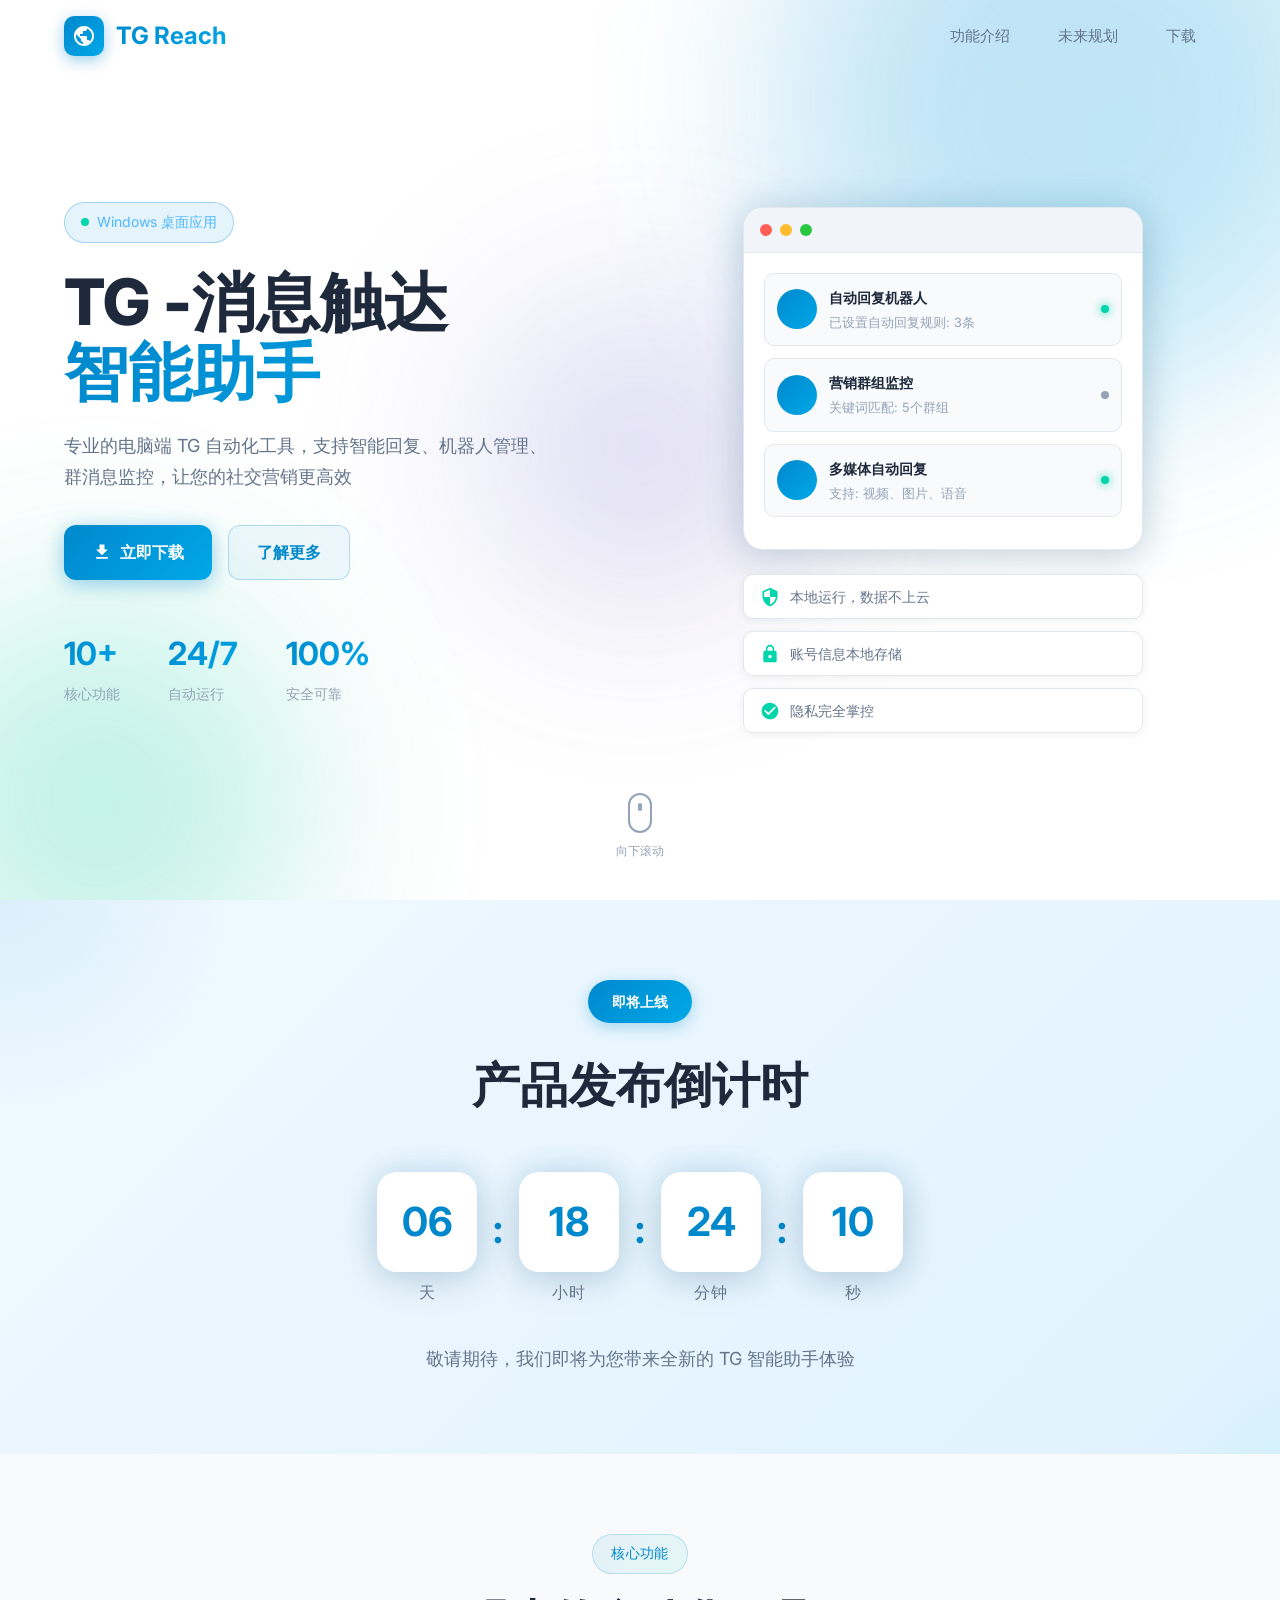
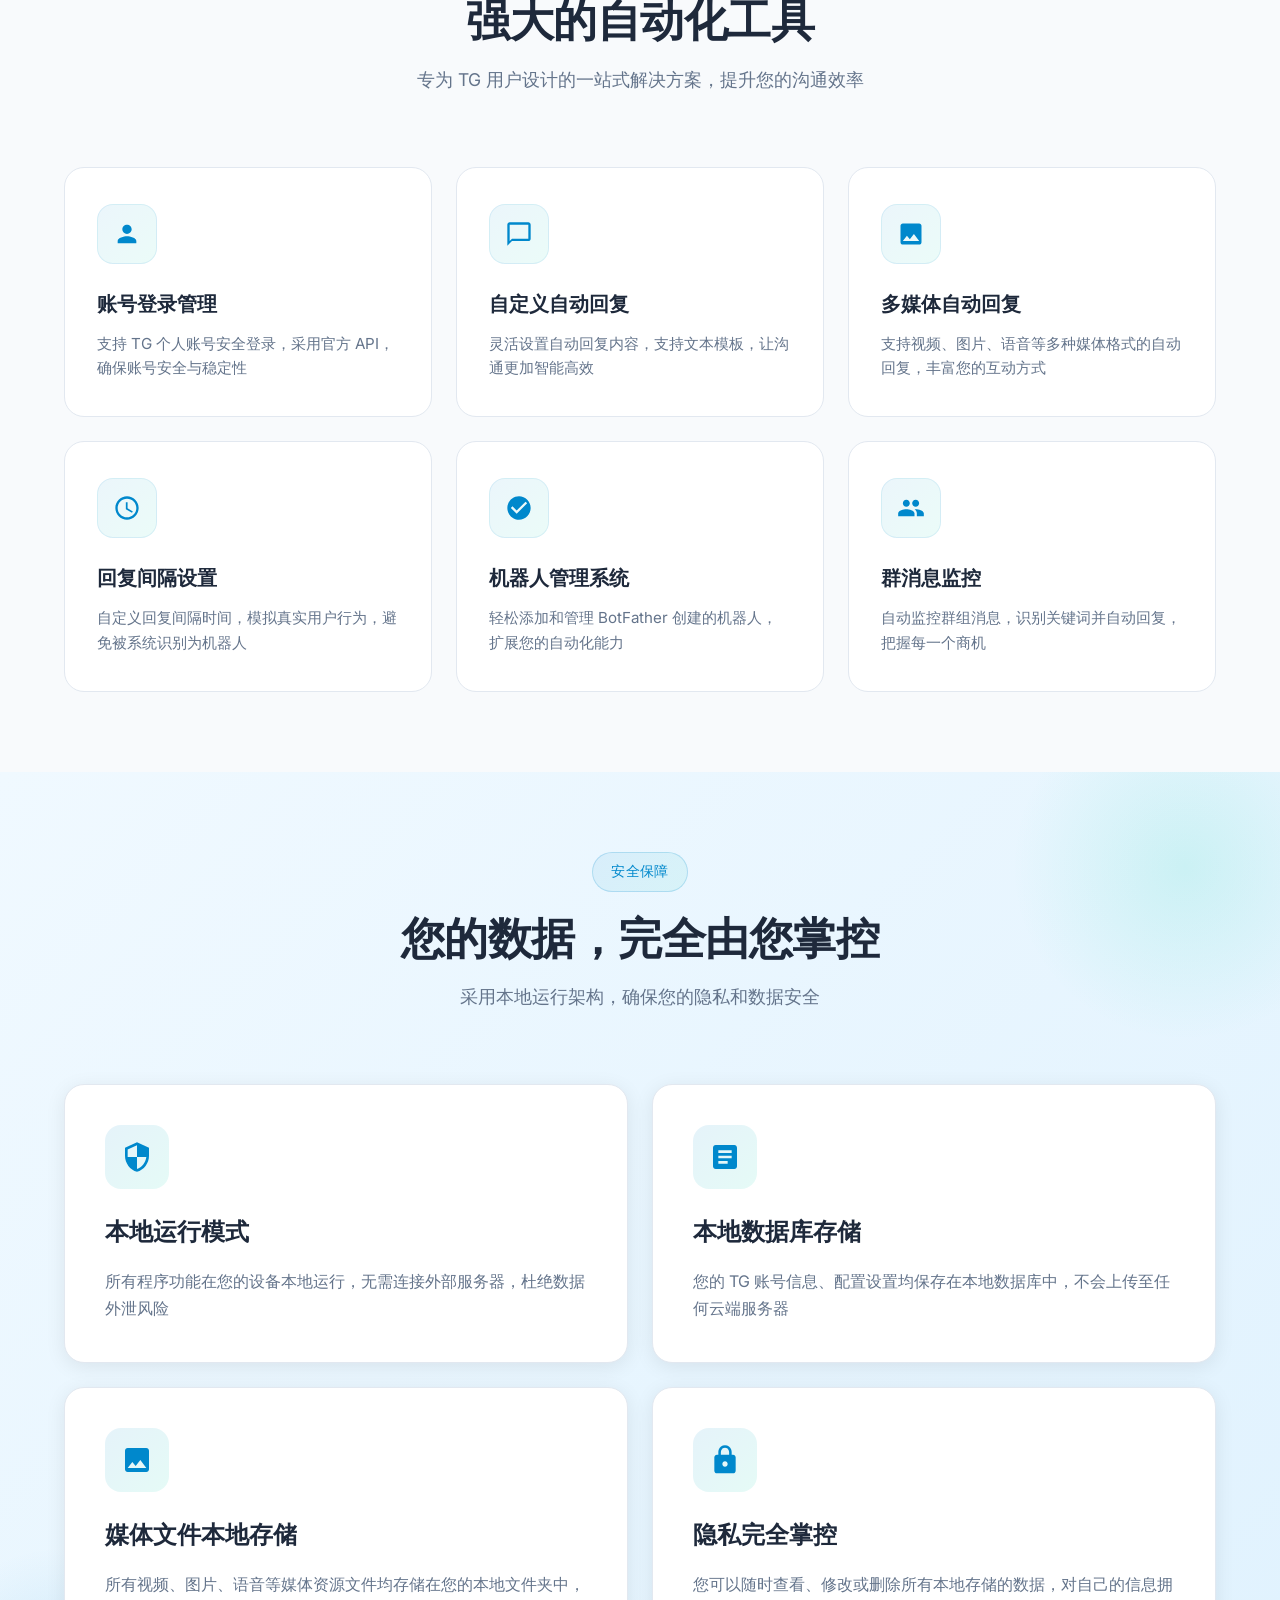
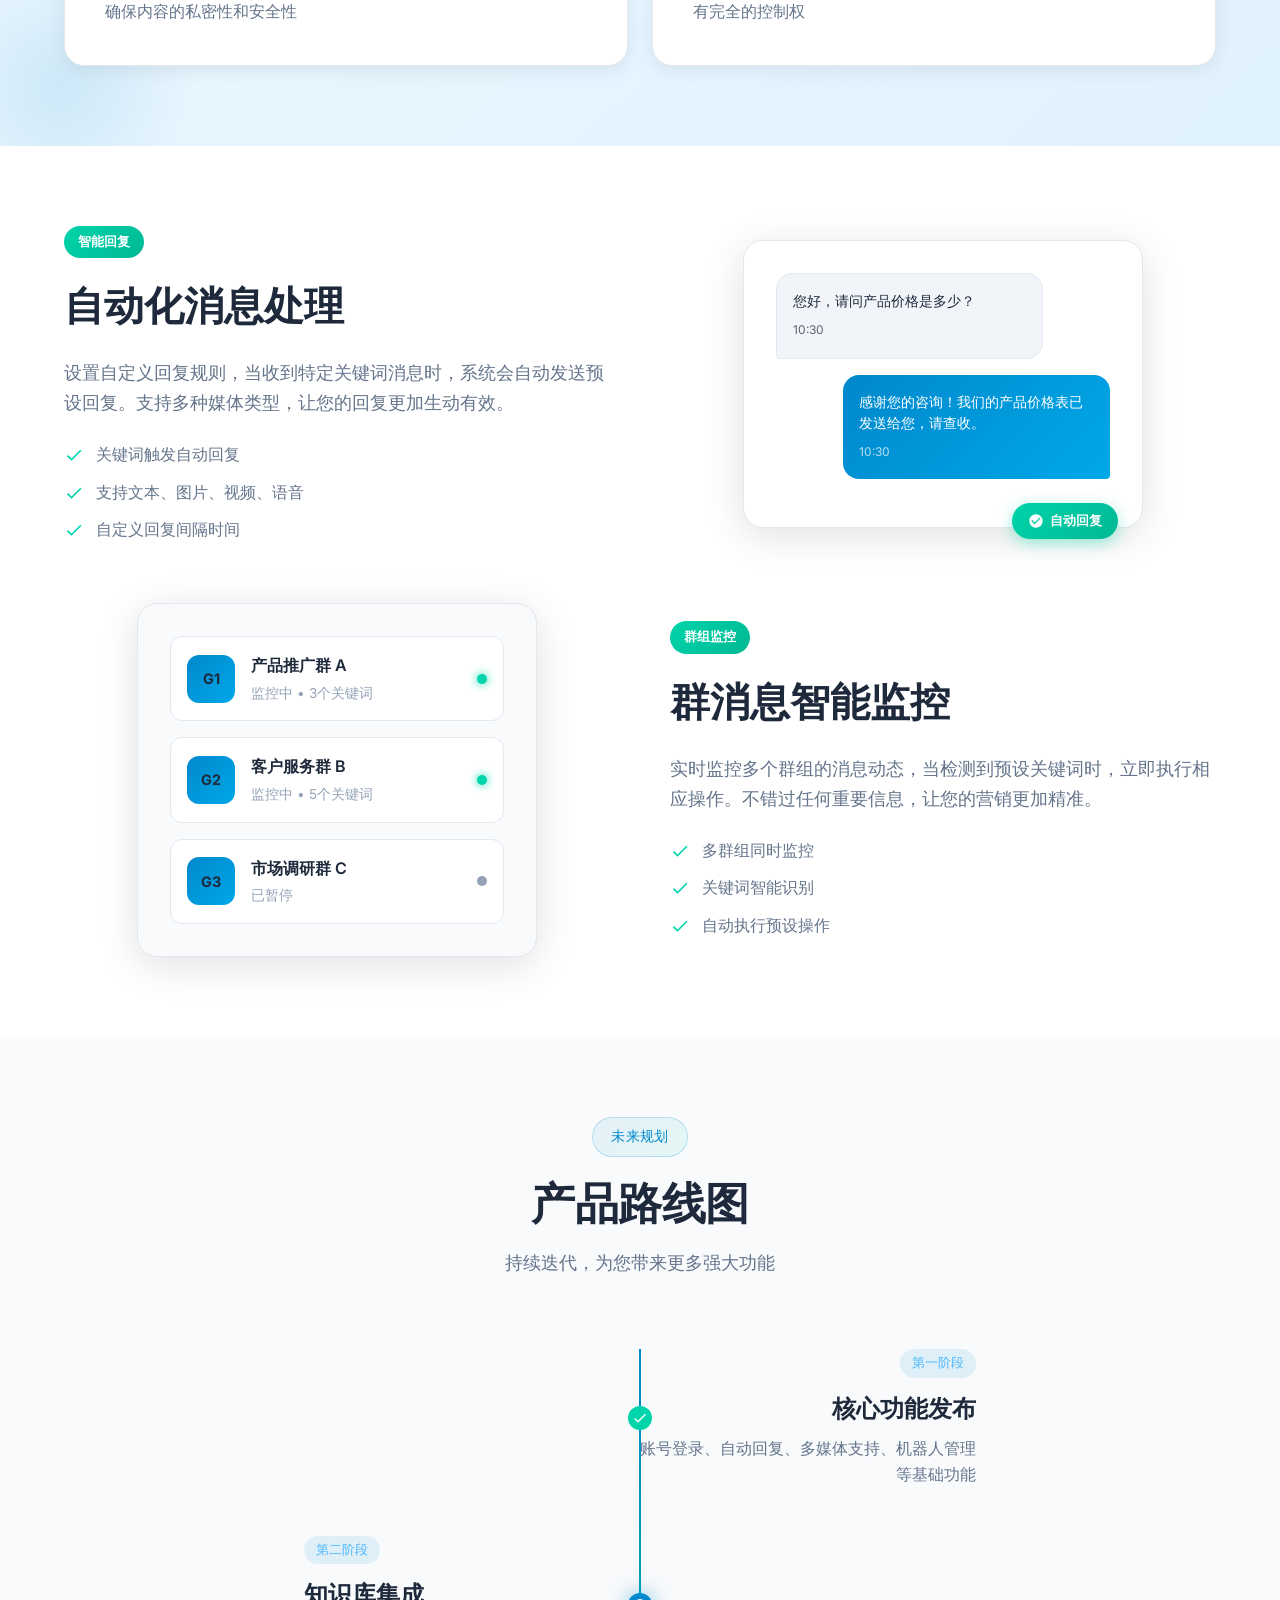
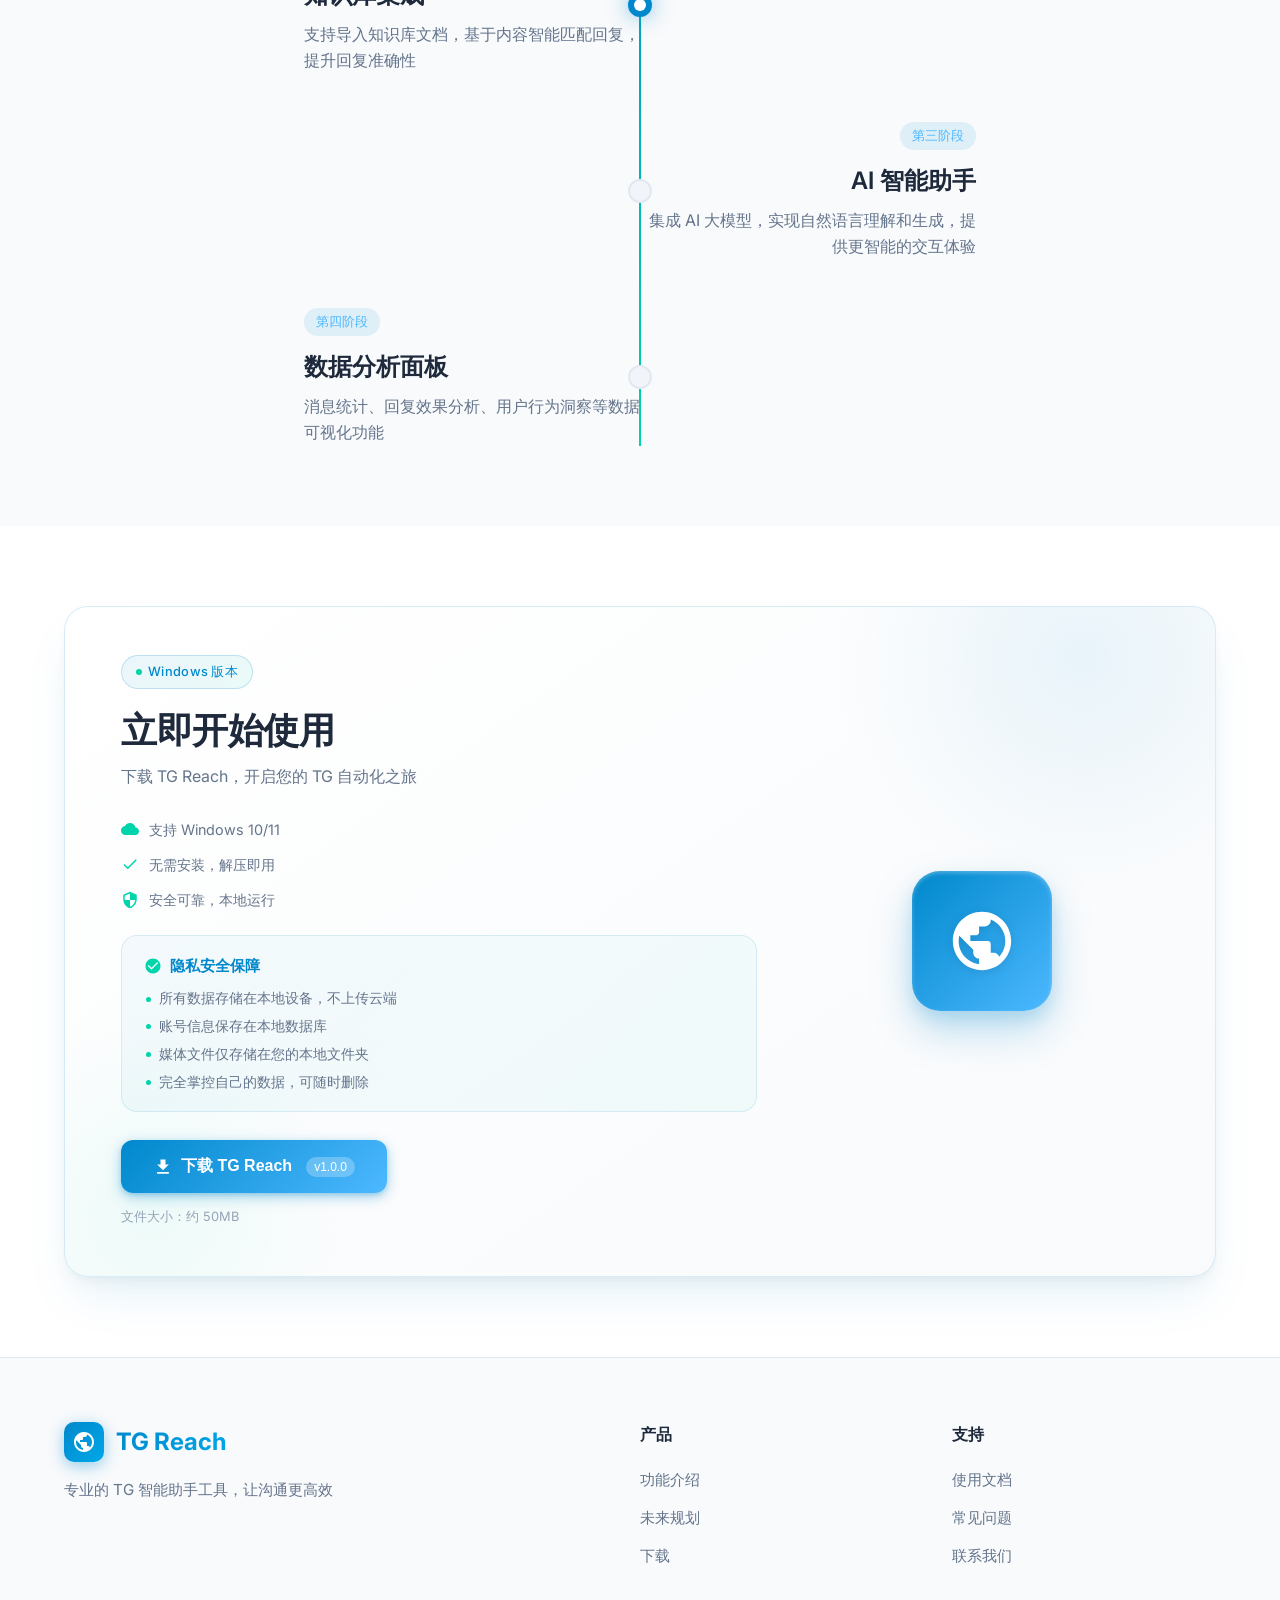
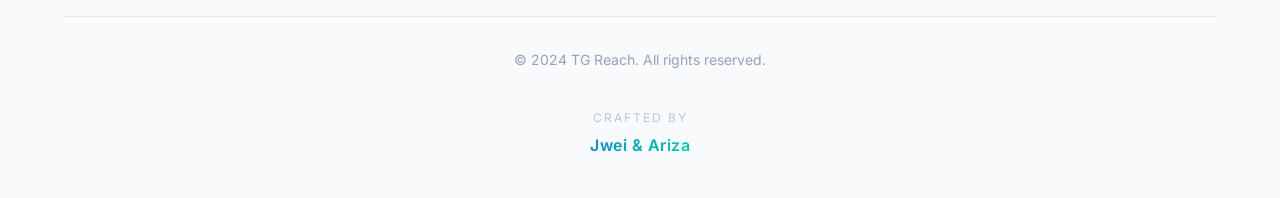
==== commit 93374396: "更新：Telegram脱敏为TG，优化开发者信息样式" ====
--- a/index.html
+++ b/index.html
@@ -3,8 +3,8 @@
 <head>
     <meta charset="UTF-8">
     <meta name="viewport" content="width=device-width, initial-scale=1.0">
-    <title>TG Reach - Telegram智能助手工具</title>
-    <meta name="description" content="TG Reach - 专业的Telegram电脑端智能助手，支持自动回复、机器人管理、群消息监控等功能">
+    <title>TG Reach - TG智能助手工具</title>
+    <meta name="description" content="TG Reach - 专业的TG电脑端智能助手，支持自动回复、机器人管理、群消息监控等功能">
     <link rel="stylesheet" href="styles.css">
     <link rel="preconnect" href="https://fonts.googleapis.com">
     <link rel="preconnect" href="https://fonts.gstatic.com" crossorigin>
@@ -47,11 +47,11 @@
                     <span>Windows 桌面应用</span>
                 </div>
                 <h1 class="hero-title">
-                    <span class="title-line">Telegram</span>
+                    <span class="title-line">TG -消息触达 </span>
                     <span class="title-line highlight">智能助手</span>
                 </h1>
                 <p class="hero-subtitle">
-                    专业的电脑端 Telegram 自动化工具，支持智能回复、机器人管理、群消息监控，让您的社交营销更高效
+                    专业的电脑端 TG 自动化工具，支持智能回复、机器人管理、群消息监控，让您的社交营销更高效
                 </p>
                 <div class="hero-cta">
                     <a href="#download" class="btn btn-primary">
@@ -170,7 +170,7 @@
                         <span class="countdown-label">秒</span>
                     </div>
                 </div>
-                <p class="countdown-desc">敬请期待，我们即将为您带来全新的 Telegram 智能助手体验</p>
+                <p class="countdown-desc">敬请期待，我们即将为您带来全新的 TG 智能助手体验</p>
             </div>
         </div>
     </section>
@@ -181,7 +181,7 @@
             <div class="section-header">
                 <span class="section-tag">核心功能</span>
                 <h2 class="section-title">强大的自动化工具</h2>
-                <p class="section-desc">专为 Telegram 用户设计的一站式解决方案，提升您的沟通效率</p>
+                <p class="section-desc">专为 TG 用户设计的一站式解决方案，提升您的沟通效率</p>
             </div>
             
             <div class="features-grid">
@@ -193,7 +193,7 @@
                         </svg>
                     </div>
                     <h3 class="feature-title">账号登录管理</h3>
-                    <p class="feature-desc">支持 Telegram 个人账号安全登录，采用官方 API，确保账号安全与稳定性</p>
+                    <p class="feature-desc">支持 TG 个人账号安全登录，采用官方 API，确保账号安全与稳定性</p>
                 </div>
 
                 <!-- 功能卡片 2 -->
@@ -279,7 +279,7 @@
                         </svg>
                     </div>
                     <h3 class="security-card-title">本地数据库存储</h3>
-                    <p class="security-card-desc">您的 Telegram 账号信息、配置设置均保存在本地数据库中，不会上传至任何云端服务器</p>
+                    <p class="security-card-desc">您的 TG 账号信息、配置设置均保存在本地数据库中，不会上传至任何云端服务器</p>
                 </div>
                 <div class="security-card" data-aos="fade-up" data-aos-delay="200">
                     <div class="security-icon">
@@ -460,7 +460,7 @@
                 <div class="download-content">
                     <span class="download-tag">Windows 版本</span>
                     <h2 class="download-title">立即开始使用</h2>
-                    <p class="download-desc">下载 TG Reach，开启您的 Telegram 自动化之旅</p>
+                    <p class="download-desc">下载 TG Reach，开启您的 TG 自动化之旅</p>
                     
                     <div class="download-info">
                         <div class="info-item">
@@ -524,7 +524,7 @@
                         </div>
                         <span class="logo-text">TG Reach</span>
                     </a>
-                    <p class="footer-desc">专业的 Telegram 智能助手工具，让沟通更高效</p>
+                    <p class="footer-desc">专业的 TG 智能助手工具，让沟通更高效</p>
                 </div>
                 <div class="footer-links">
                     <div class="footer-column">
@@ -548,6 +548,10 @@
             <div class="footer-bottom">
                 <p>&copy; 2024 TG Reach. All rights reserved.</p>
             </div>
+            <div class="footer-developer">
+                <span class="developer-label">Crafted by</span>
+                <span class="developer-text">Jwei & Ariza</span>
+            </div>
         </div>
     </footer>
 
--- a/styles.css
+++ b/styles.css
@@ -1727,6 +1727,36 @@
     color: var(--text-muted);
 }
 
+.footer-developer {
+    text-align: center;
+    padding: 20px 0 8px;
+    margin-top: 16px;
+    display: flex;
+    flex-direction: column;
+    align-items: center;
+    gap: 6px;
+}
+
+.developer-label {
+    font-size: 0.75rem;
+    color: var(--text-muted);
+    font-weight: 400;
+    letter-spacing: 2px;
+    text-transform: uppercase;
+    opacity: 0.6;
+}
+
+.developer-text {
+    font-size: 1rem;
+    color: var(--text-secondary);
+    font-weight: 600;
+    letter-spacing: 0.5px;
+    background: linear-gradient(135deg, var(--primary) 0%, var(--accent) 100%);
+    -webkit-background-clip: text;
+    -webkit-text-fill-color: transparent;
+    background-clip: text;
+}
+
 /* ========================================
    Toast 提示
    ======================================== */
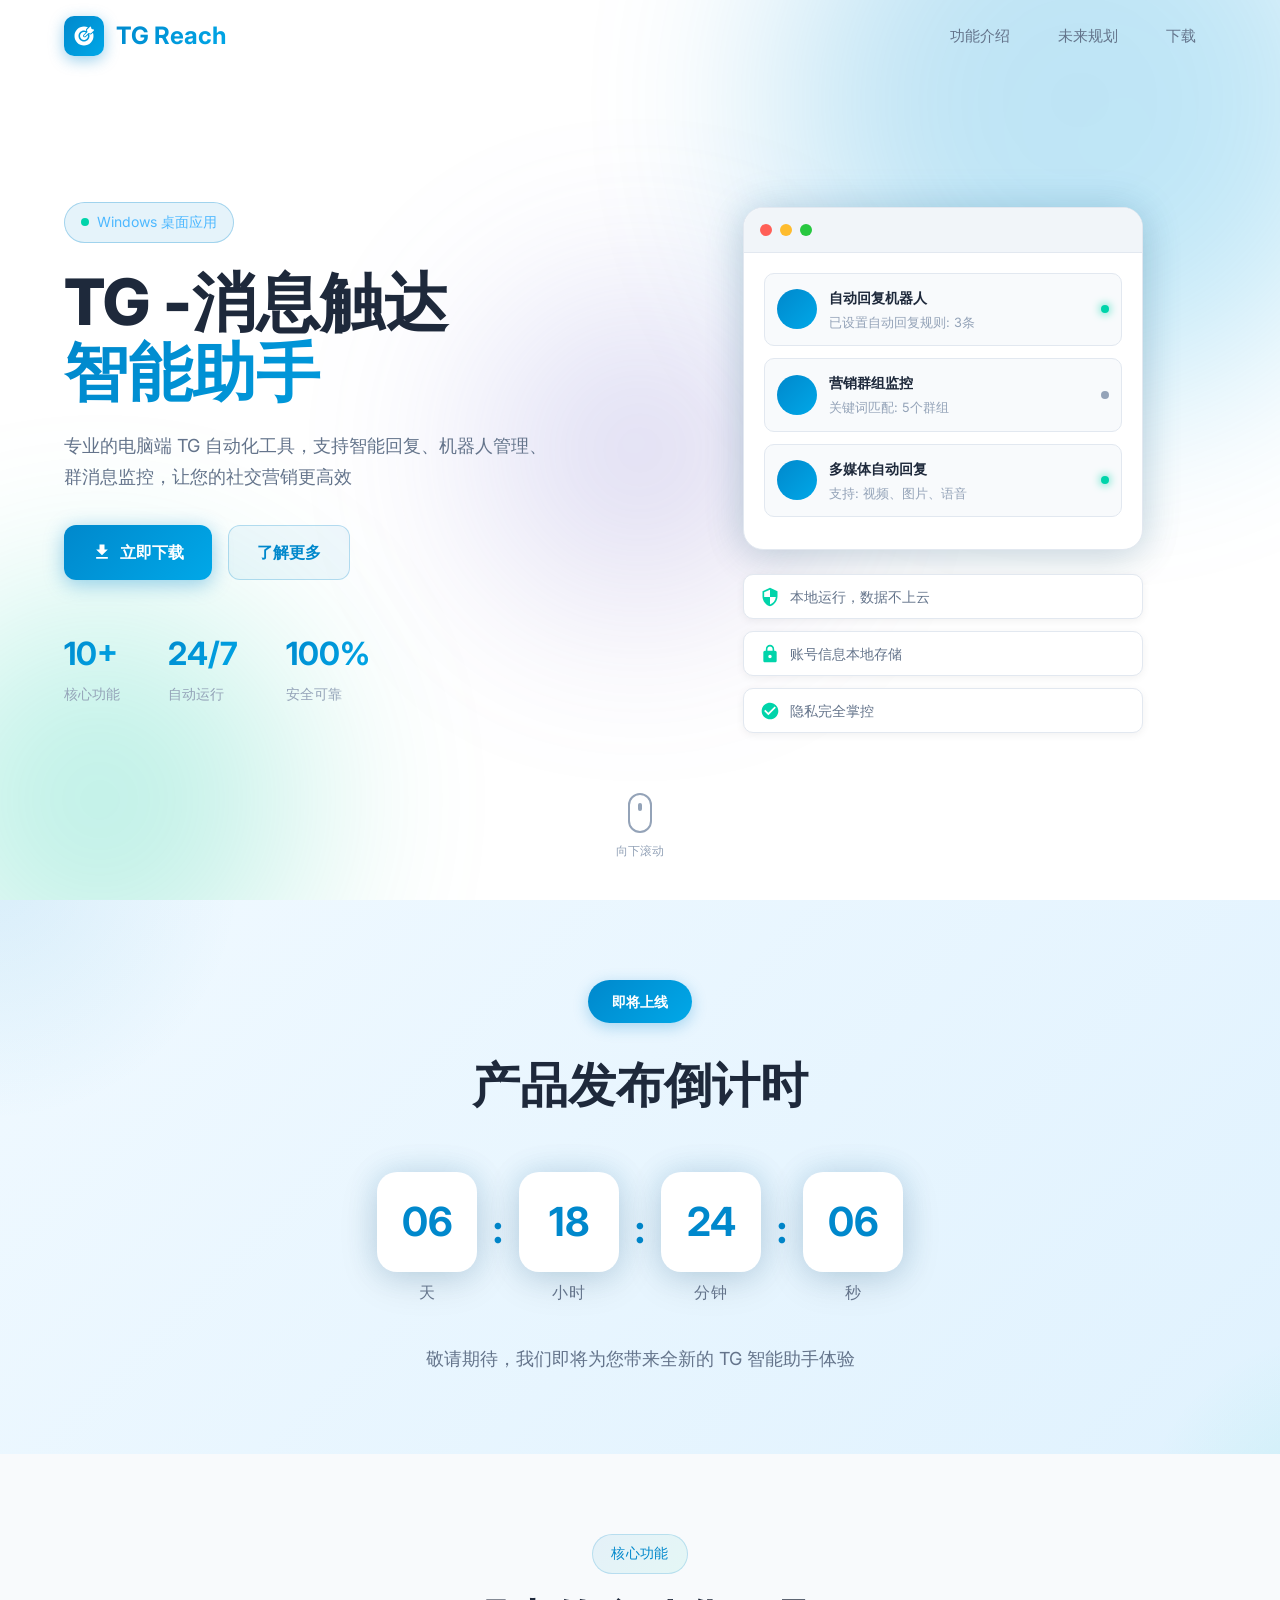
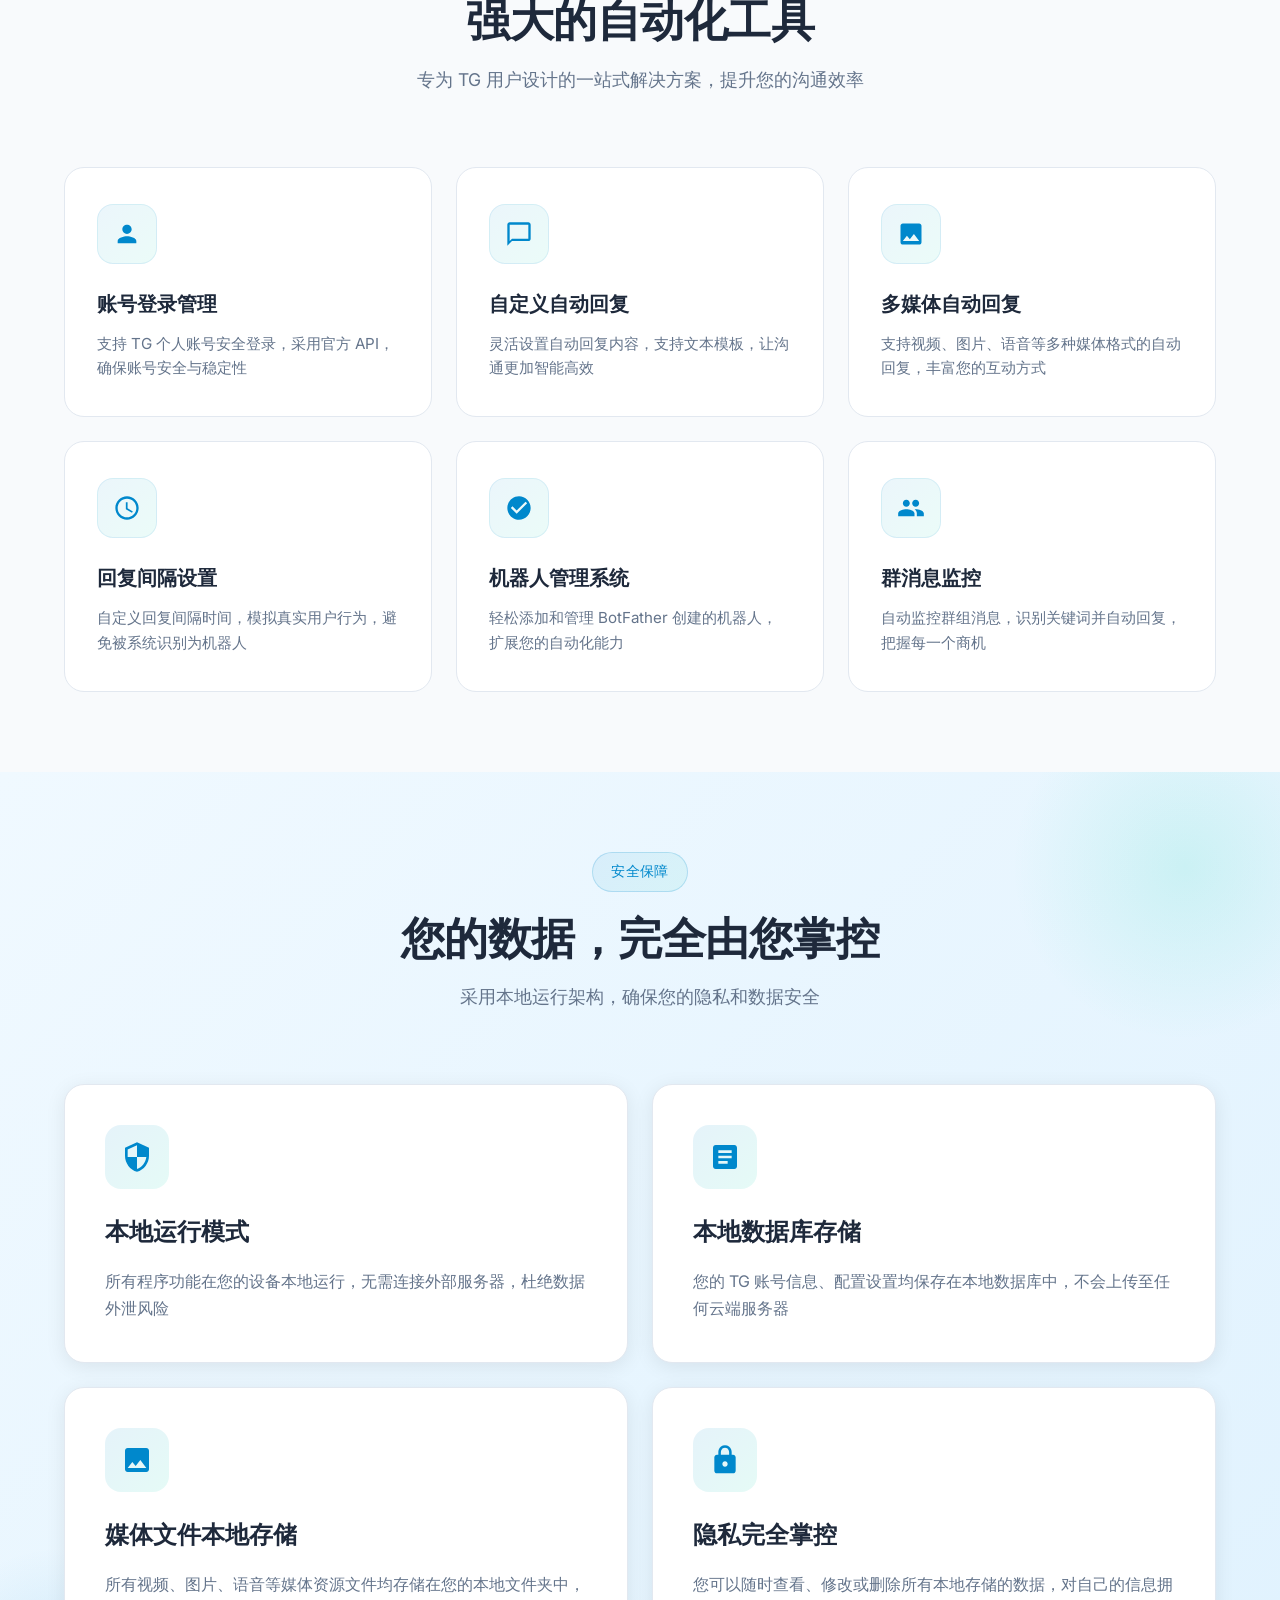
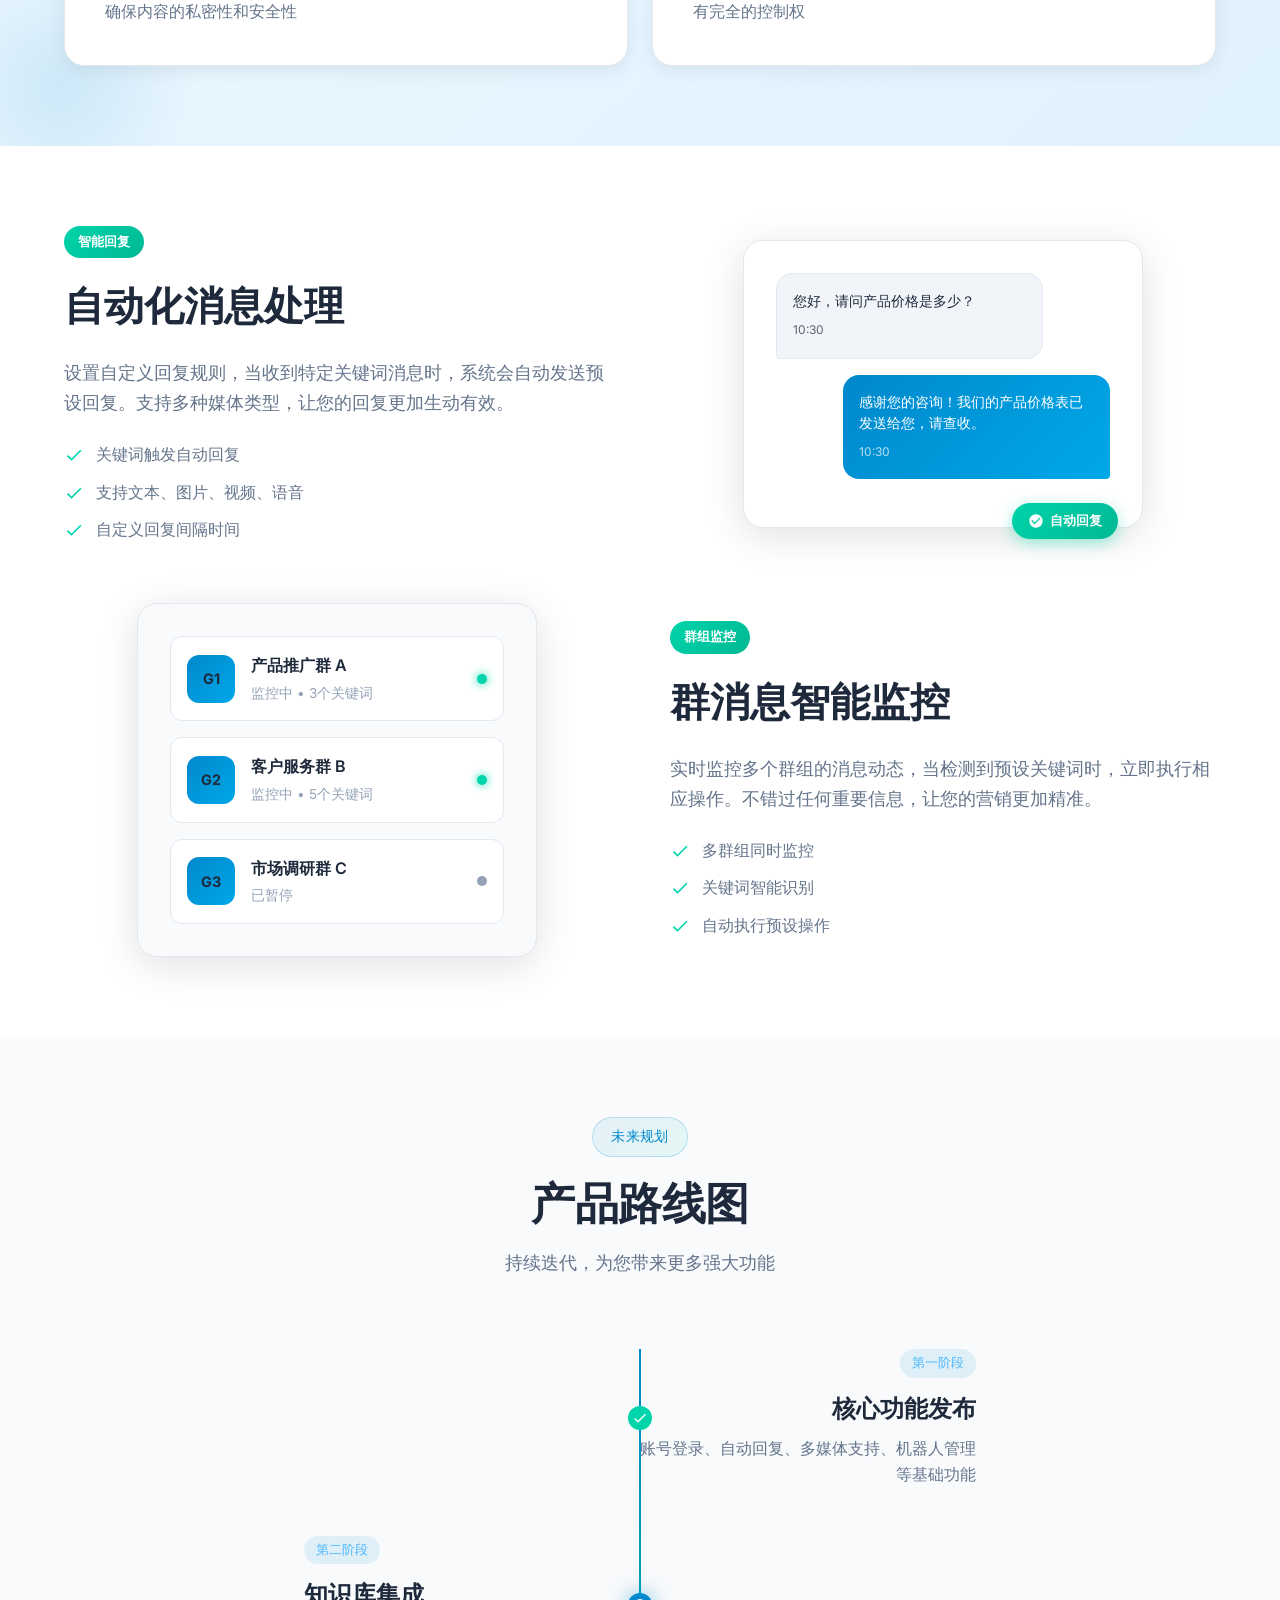
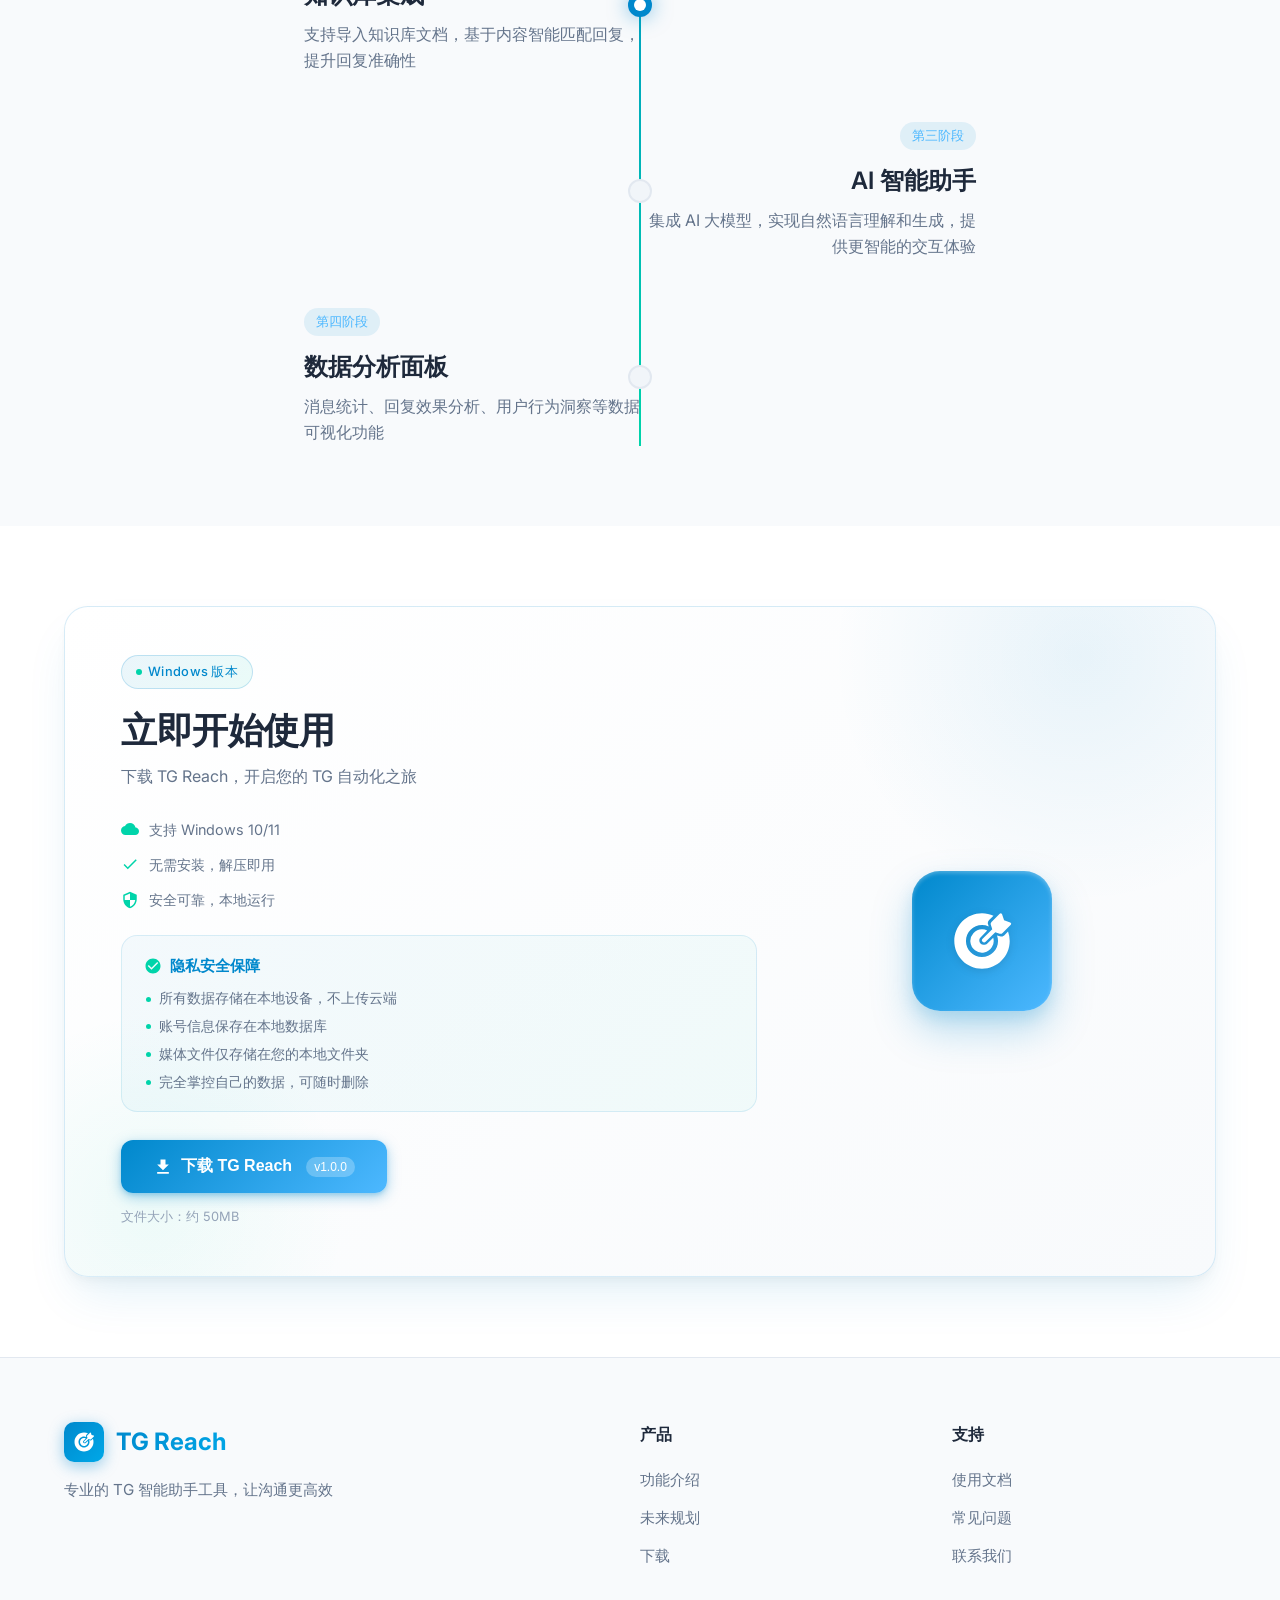
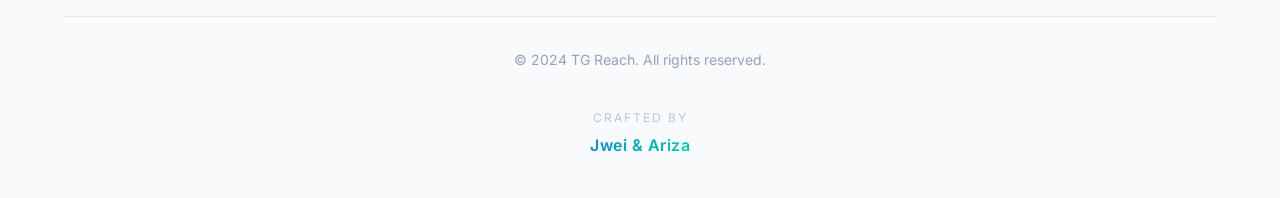
==== commit f8b146b9: "更新：修复下载功能，添加favicon，优化错误处理" ====
--- a/index.html
+++ b/index.html
@@ -5,6 +5,7 @@
     <meta name="viewport" content="width=device-width, initial-scale=1.0">
     <title>TG Reach - TG智能助手工具</title>
     <meta name="description" content="TG Reach - 专业的TG电脑端智能助手，支持自动回复、机器人管理、群消息监控等功能">
+    <link rel="icon" type="image/x-icon" href="logo.ico">
     <link rel="stylesheet" href="styles.css">
     <link rel="preconnect" href="https://fonts.googleapis.com">
     <link rel="preconnect" href="https://fonts.gstatic.com" crossorigin>
@@ -16,8 +17,8 @@
         <div class="container nav-container">
             <a href="#" class="logo">
                 <div class="logo-icon">
-                    <svg viewBox="0 0 24 24" fill="none" xmlns="http://www.w3.org/2000/svg">
-                        <path d="M12 2C6.48 2 2 6.48 2 12s4.48 10 10 10 10-4.48 10-10S17.52 2 12 2zm-1 17.93c-3.95-.49-7-3.85-7-7.93 0-.62.08-1.21.21-1.79L9 15v1c0 1.1.9 2 2 2v1.93zm6.9-2.54c-.26-.81-1-1.39-1.9-1.39h-1v-3c0-.55-.45-1-1-1H8v-2h2c.55 0 1-.45 1-1V7h2c1.1 0 2-.9 2-2v-.41c2.93 1.19 5 4.06 5 7.41 0 2.08-.8 3.97-2.1 5.39z" fill="currentColor"/>
+                    <svg viewBox="0 0 1024 1024" version="1.1" xmlns="http://www.w3.org/2000/svg" width="36" height="36">
+                        <path d="M512 106.666667c60.010667 0 116.970667 13.034667 168.213333 36.437333L615.893333 204.181333a63.232 63.232 0 0 0-15.36 64.490667l9.685334 30.144A233.792 233.792 0 0 0 512 277.333333c-129.6 0-234.666667 105.066667-234.666667 234.666667s105.066667 234.666667 234.666667 234.666667 234.666667-105.066667 234.666667-234.666667c0-28.8-5.184-56.405333-14.698667-81.92l54.528 15.466667c22.72 7.594667 44.053333-9.28 60.992-26.24l45.226667-46.784A404.544 404.544 0 0 1 917.333333 512c0 223.850667-181.482667 405.333333-405.333333 405.333333S106.666667 735.850667 106.666667 512 288.149333 106.666667 512 106.666667z m0 234.666666c27.306667 0 53.098667 6.4 75.989333 17.813334l-104.597333 109.781333c-18.517333 18.517333-12.714667 60.650667 10.709333 82.88 23.424 22.208 73.685333 19.072 92.202667 0.554667l89.770667-87.509334A170.666667 170.666667 0 1 1 512 341.333333zM800.554667 112.746667a20.757333 20.757333 0 0 1 5.013333 8.128l29.653333 89.28 89.216 29.610666a20.757333 20.757333 0 0 1 8.149334 34.346667l-120 120.021333a41.493333 41.493333 0 0 1-42.496 10.026667l-63.616-21.290667-141.354667 141.354667a31.125333 31.125333 0 1 1-44.010667-44.010667l141.056-141.056-21.12-64a41.493333 41.493333 0 0 1 10.090667-42.325333l120.085333-120.106667a20.757333 20.757333 0 0 1 29.333334 0z" fill="currentColor"></path>
                     </svg>
                 </div>
                 <span class="logo-text">TG Reach</span>
@@ -502,8 +503,8 @@
                 </div>
                 <div class="download-visual">
                     <div class="download-icon">
-                        <svg viewBox="0 0 24 24" fill="none">
-                            <path d="M12 2C6.48 2 2 6.48 2 12s4.48 10 10 10 10-4.48 10-10S17.52 2 12 2zm-1 17.93c-3.95-.49-7-3.85-7-7.93 0-.62.08-1.21.21-1.79L9 15v1c0 1.1.9 2 2 2v1.93zm6.9-2.54c-.26-.81-1-1.39-1.9-1.39h-1v-3c0-.55-.45-1-1-1H8v-2h2c.55 0 1-.45 1-1V7h2c1.1 0 2-.9 2-2v-.41c2.93 1.19 5 4.06 5 7.41 0 2.08-.8 3.97-2.1 5.39z" fill="currentColor"/>
+                        <svg viewBox="0 0 1024 1024" version="1.1" xmlns="http://www.w3.org/2000/svg" width="64" height="64">
+                            <path d="M512 106.666667c60.010667 0 116.970667 13.034667 168.213333 36.437333L615.893333 204.181333a63.232 63.232 0 0 0-15.36 64.490667l9.685334 30.144A233.792 233.792 0 0 0 512 277.333333c-129.6 0-234.666667 105.066667-234.666667 234.666667s105.066667 234.666667 234.666667 234.666667 234.666667-105.066667 234.666667-234.666667c0-28.8-5.184-56.405333-14.698667-81.92l54.528 15.466667c22.72 7.594667 44.053333-9.28 60.992-26.24l45.226667-46.784A404.544 404.544 0 0 1 917.333333 512c0 223.850667-181.482667 405.333333-405.333333 405.333333S106.666667 735.850667 106.666667 512 288.149333 106.666667 512 106.666667z m0 234.666666c27.306667 0 53.098667 6.4 75.989333 17.813334l-104.597333 109.781333c-18.517333 18.517333-12.714667 60.650667 10.709333 82.88 23.424 22.208 73.685333 19.072 92.202667 0.554667l89.770667-87.509334A170.666667 170.666667 0 1 1 512 341.333333zM800.554667 112.746667a20.757333 20.757333 0 0 1 5.013333 8.128l29.653333 89.28 89.216 29.610666a20.757333 20.757333 0 0 1 8.149334 34.346667l-120 120.021333a41.493333 41.493333 0 0 1-42.496 10.026667l-63.616-21.290667-141.354667 141.354667a31.125333 31.125333 0 1 1-44.010667-44.010667l141.056-141.056-21.12-64a41.493333 41.493333 0 0 1 10.090667-42.325333l120.085333-120.106667a20.757333 20.757333 0 0 1 29.333334 0z" fill="currentColor"></path>
                         </svg>
                     </div>
                 </div>
@@ -518,8 +519,8 @@
                 <div class="footer-brand">
                     <a href="#" class="logo">
                         <div class="logo-icon">
-                            <svg viewBox="0 0 24 24" fill="none">
-                                <path d="M12 2C6.48 2 2 6.48 2 12s4.48 10 10 10 10-4.48 10-10S17.52 2 12 2zm-1 17.93c-3.95-.49-7-3.85-7-7.93 0-.62.08-1.21.21-1.79L9 15v1c0 1.1.9 2 2 2v1.93zm6.9-2.54c-.26-.81-1-1.39-1.9-1.39h-1v-3c0-.55-.45-1-1-1H8v-2h2c.55 0 1-.45 1-1V7h2c1.1 0 2-.9 2-2v-.41c2.93 1.19 5 4.06 5 7.41 0 2.08-.8 3.97-2.1 5.39z" fill="currentColor"/>
+                            <svg viewBox="0 0 1024 1024" version="1.1" xmlns="http://www.w3.org/2000/svg" width="36" height="36">
+                                <path d="M512 106.666667c60.010667 0 116.970667 13.034667 168.213333 36.437333L615.893333 204.181333a63.232 63.232 0 0 0-15.36 64.490667l9.685334 30.144A233.792 233.792 0 0 0 512 277.333333c-129.6 0-234.666667 105.066667-234.666667 234.666667s105.066667 234.666667 234.666667 234.666667 234.666667-105.066667 234.666667-234.666667c0-28.8-5.184-56.405333-14.698667-81.92l54.528 15.466667c22.72 7.594667 44.053333-9.28 60.992-26.24l45.226667-46.784A404.544 404.544 0 0 1 917.333333 512c0 223.850667-181.482667 405.333333-405.333333 405.333333S106.666667 735.850667 106.666667 512 288.149333 106.666667 512 106.666667z m0 234.666666c27.306667 0 53.098667 6.4 75.989333 17.813334l-104.597333 109.781333c-18.517333 18.517333-12.714667 60.650667 10.709333 82.88 23.424 22.208 73.685333 19.072 92.202667 0.554667l89.770667-87.509334A170.666667 170.666667 0 1 1 512 341.333333zM800.554667 112.746667a20.757333 20.757333 0 0 1 5.013333 8.128l29.653333 89.28 89.216 29.610666a20.757333 20.757333 0 0 1 8.149334 34.346667l-120 120.021333a41.493333 41.493333 0 0 1-42.496 10.026667l-63.616-21.290667-141.354667 141.354667a31.125333 31.125333 0 1 1-44.010667-44.010667l141.056-141.056-21.12-64a41.493333 41.493333 0 0 1 10.090667-42.325333l120.085333-120.106667a20.757333 20.757333 0 0 1 29.333334 0z" fill="currentColor"></path>
                             </svg>
                         </div>
                         <span class="logo-text">TG Reach</span>
@@ -565,6 +566,6 @@
         </div>
     </div>
 
-    <script src="script.js"></script>
+    <script src="script.js?v=4"></script>
 </body>
 </html>
--- a/styles.css
+++ b/styles.css
@@ -2062,3 +2062,24 @@
     background: rgba(0, 136, 204, 0.3);
     color: var(--text-primary);
 }
+
+/* ========================================
+   下载按钮加载动画
+   ======================================== */
+.spin {
+    animation: spin 1s linear infinite;
+}
+
+@keyframes spin {
+    from {
+        transform: rotate(0deg);
+    }
+    to {
+        transform: rotate(360deg);
+    }
+}
+
+.btn:disabled {
+    opacity: 0.7;
+    cursor: not-allowed;
+}
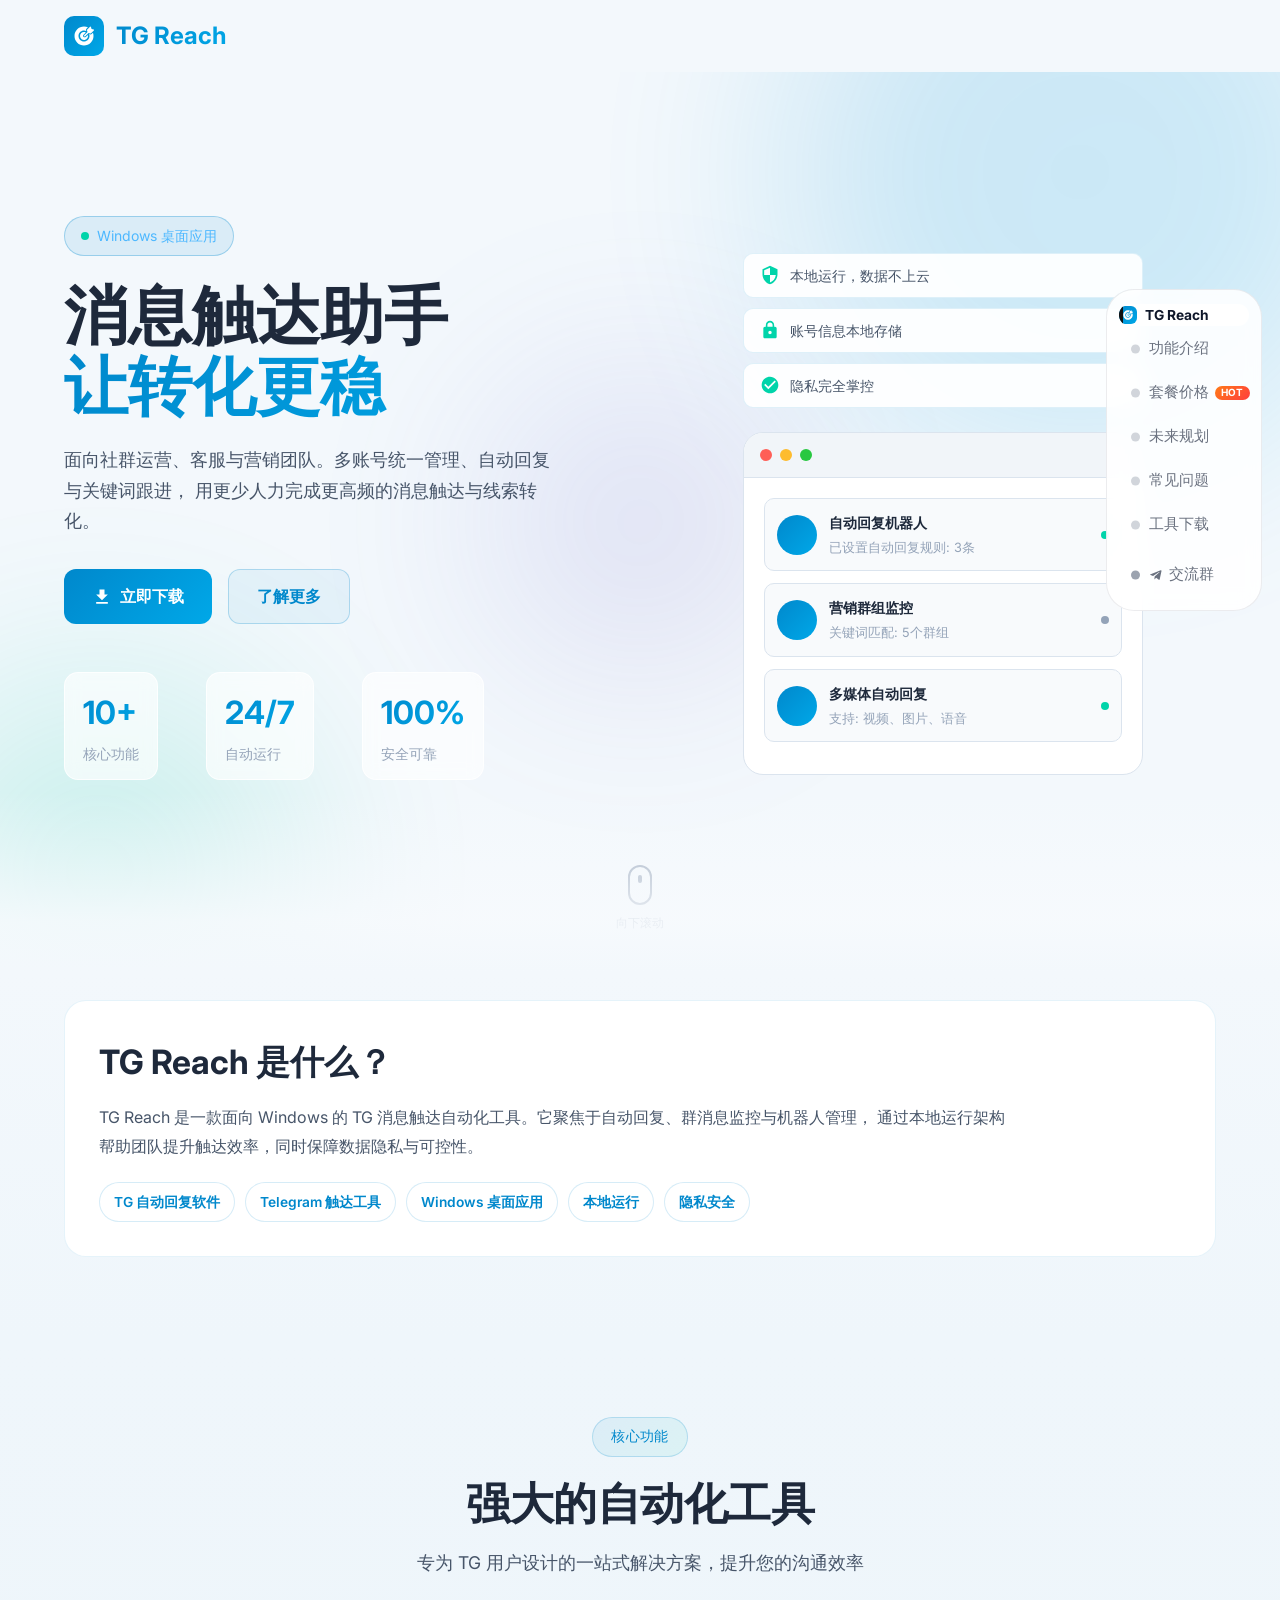
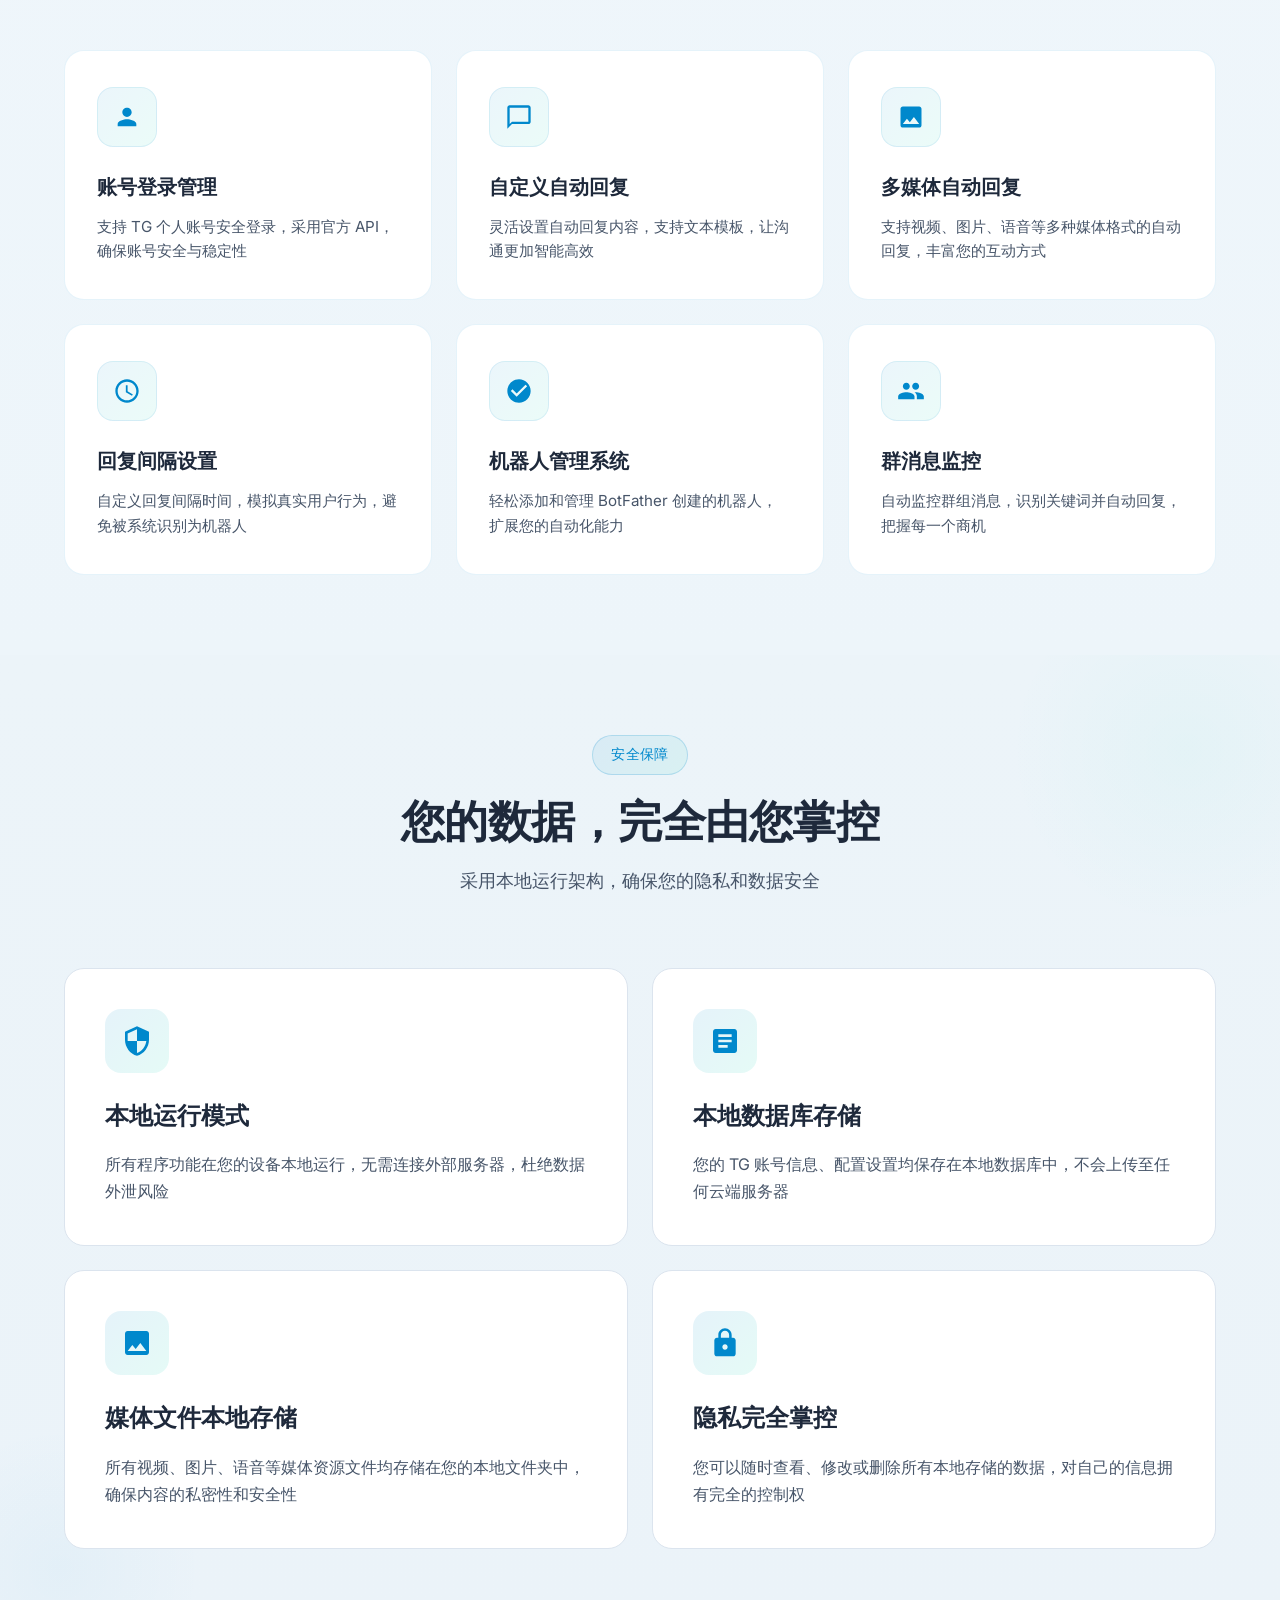
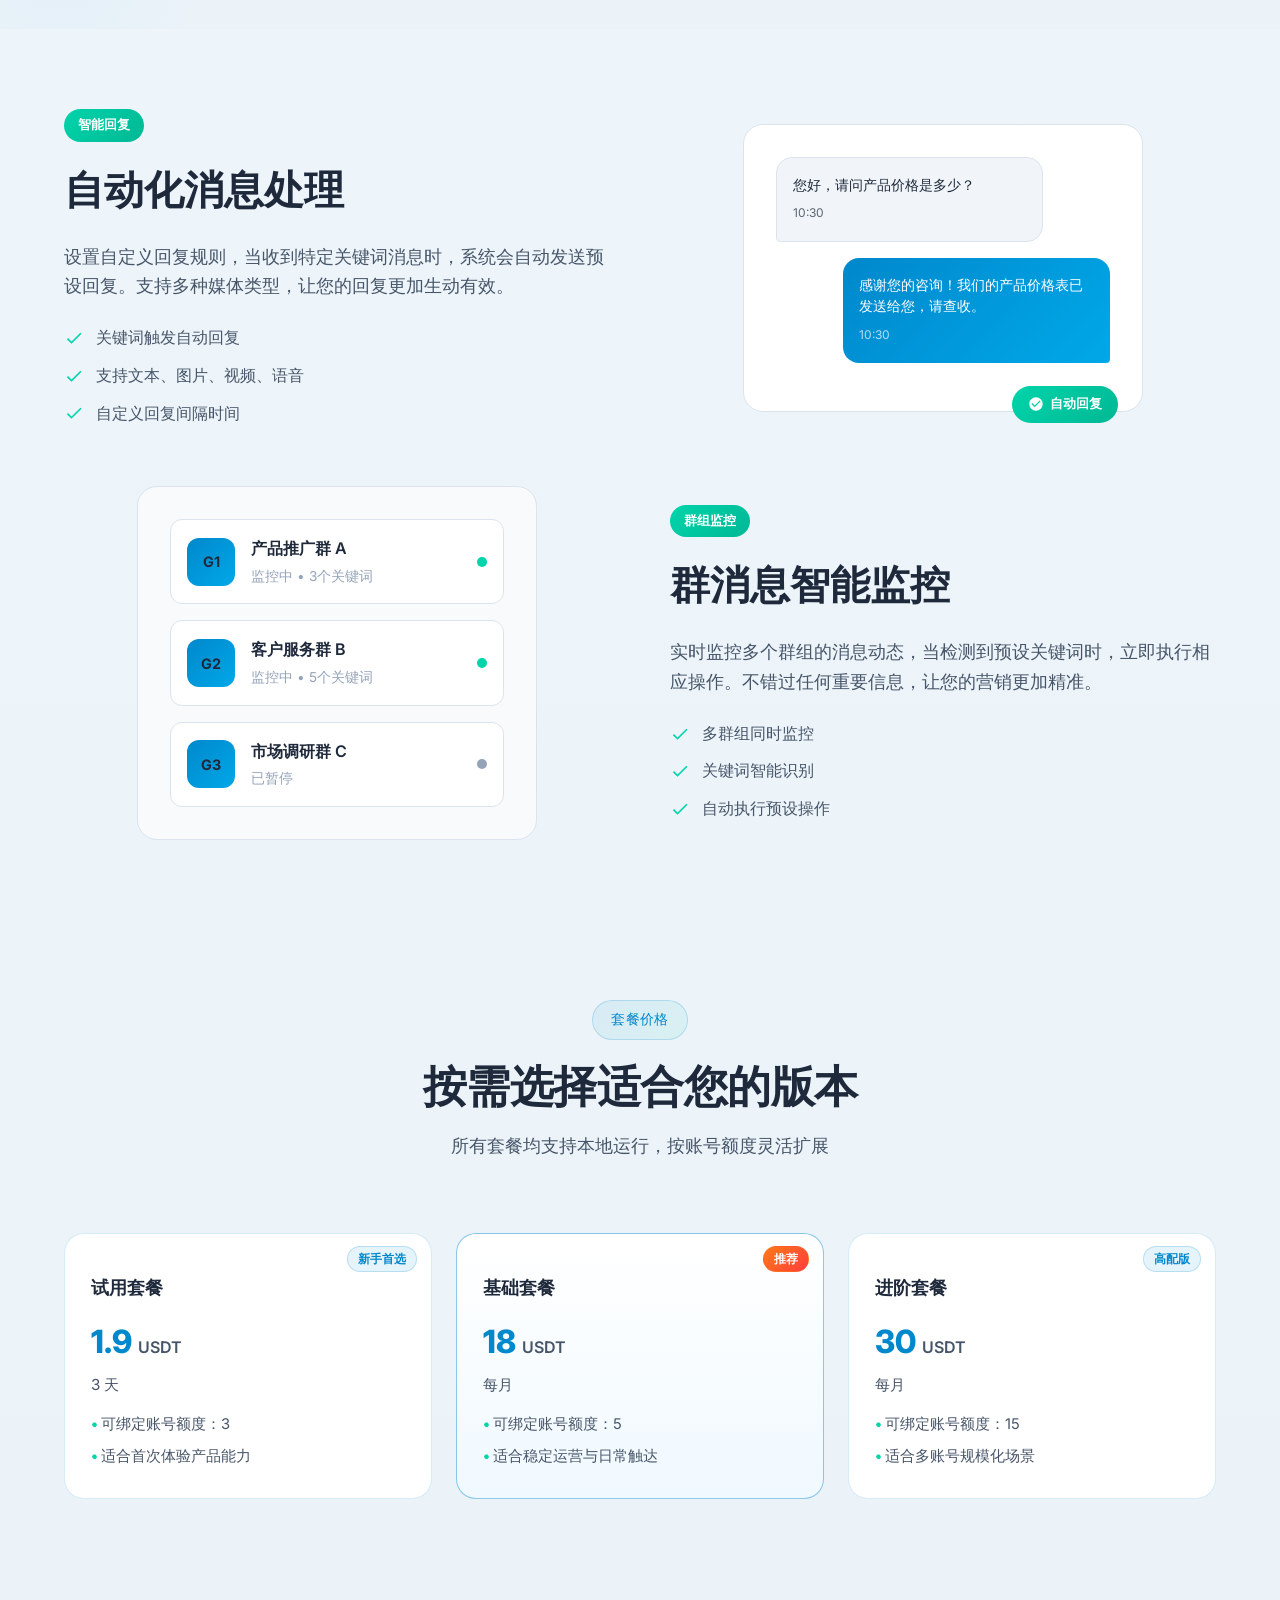
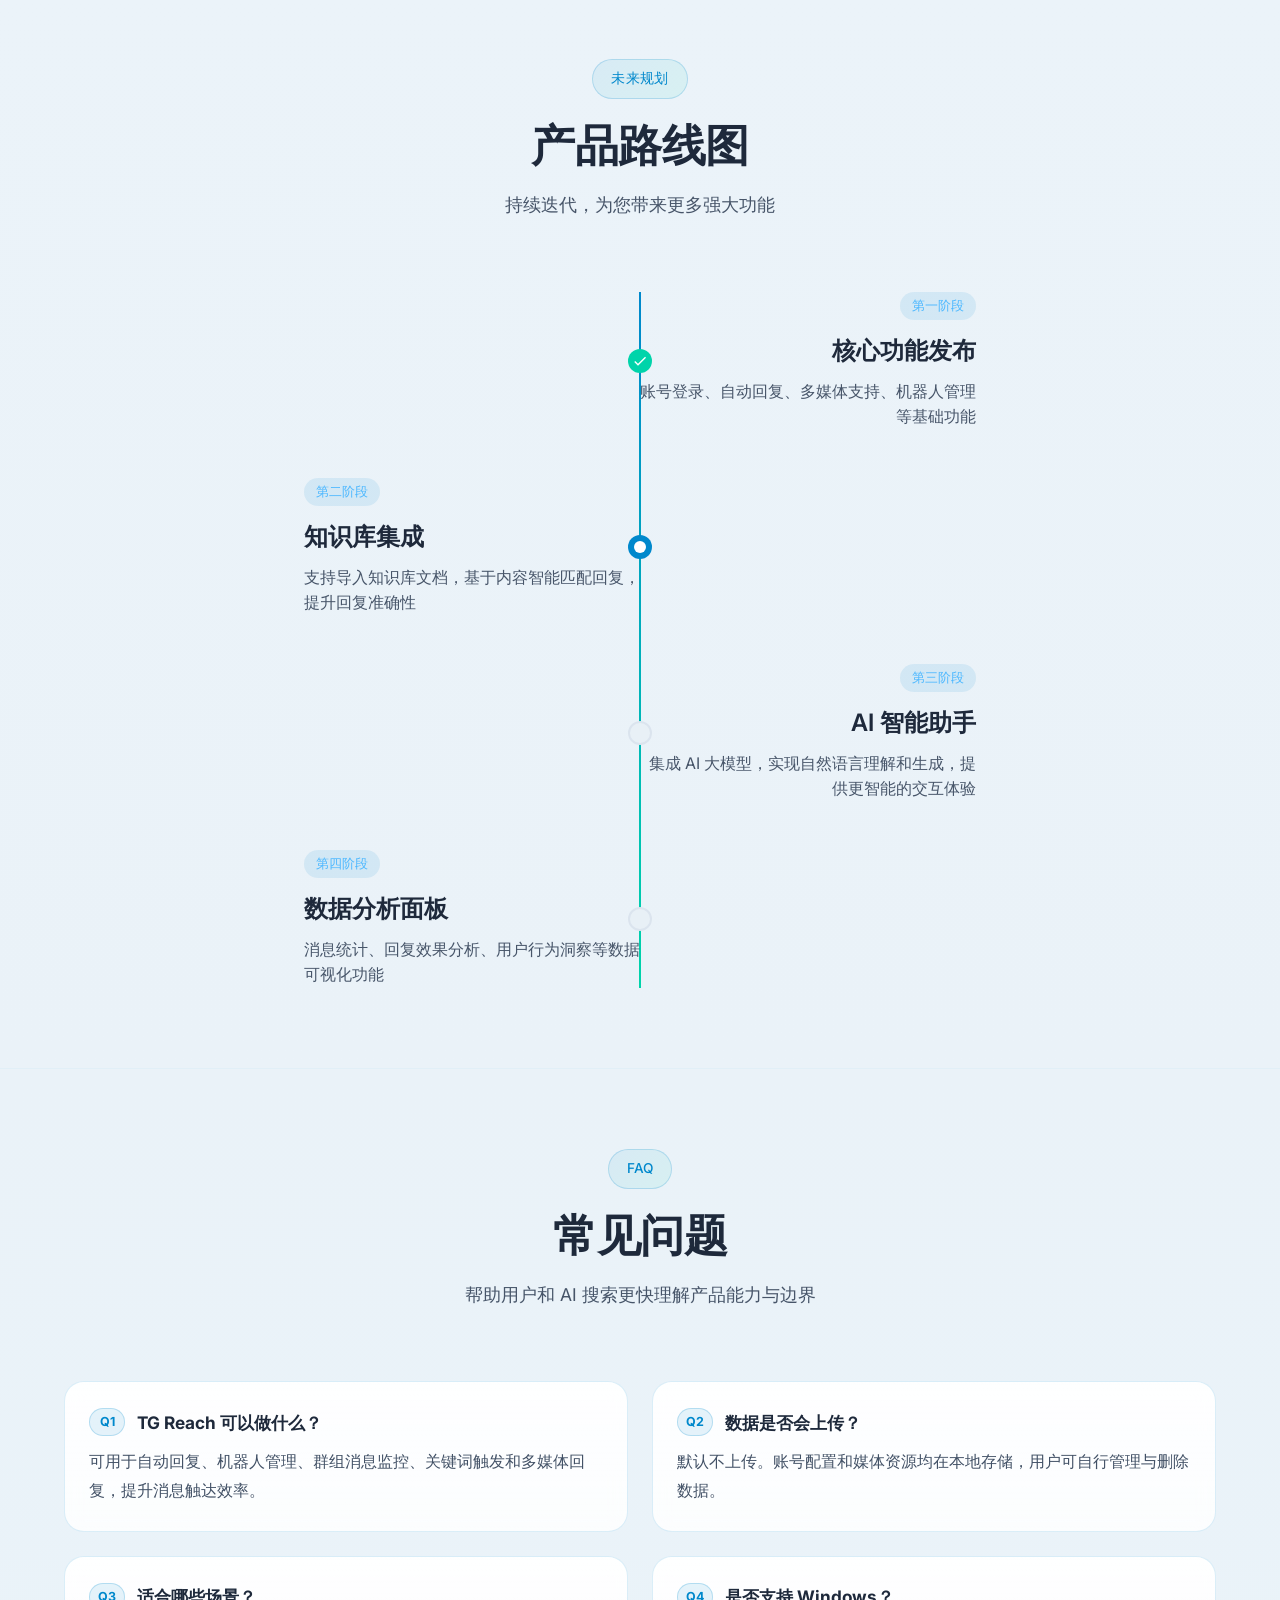
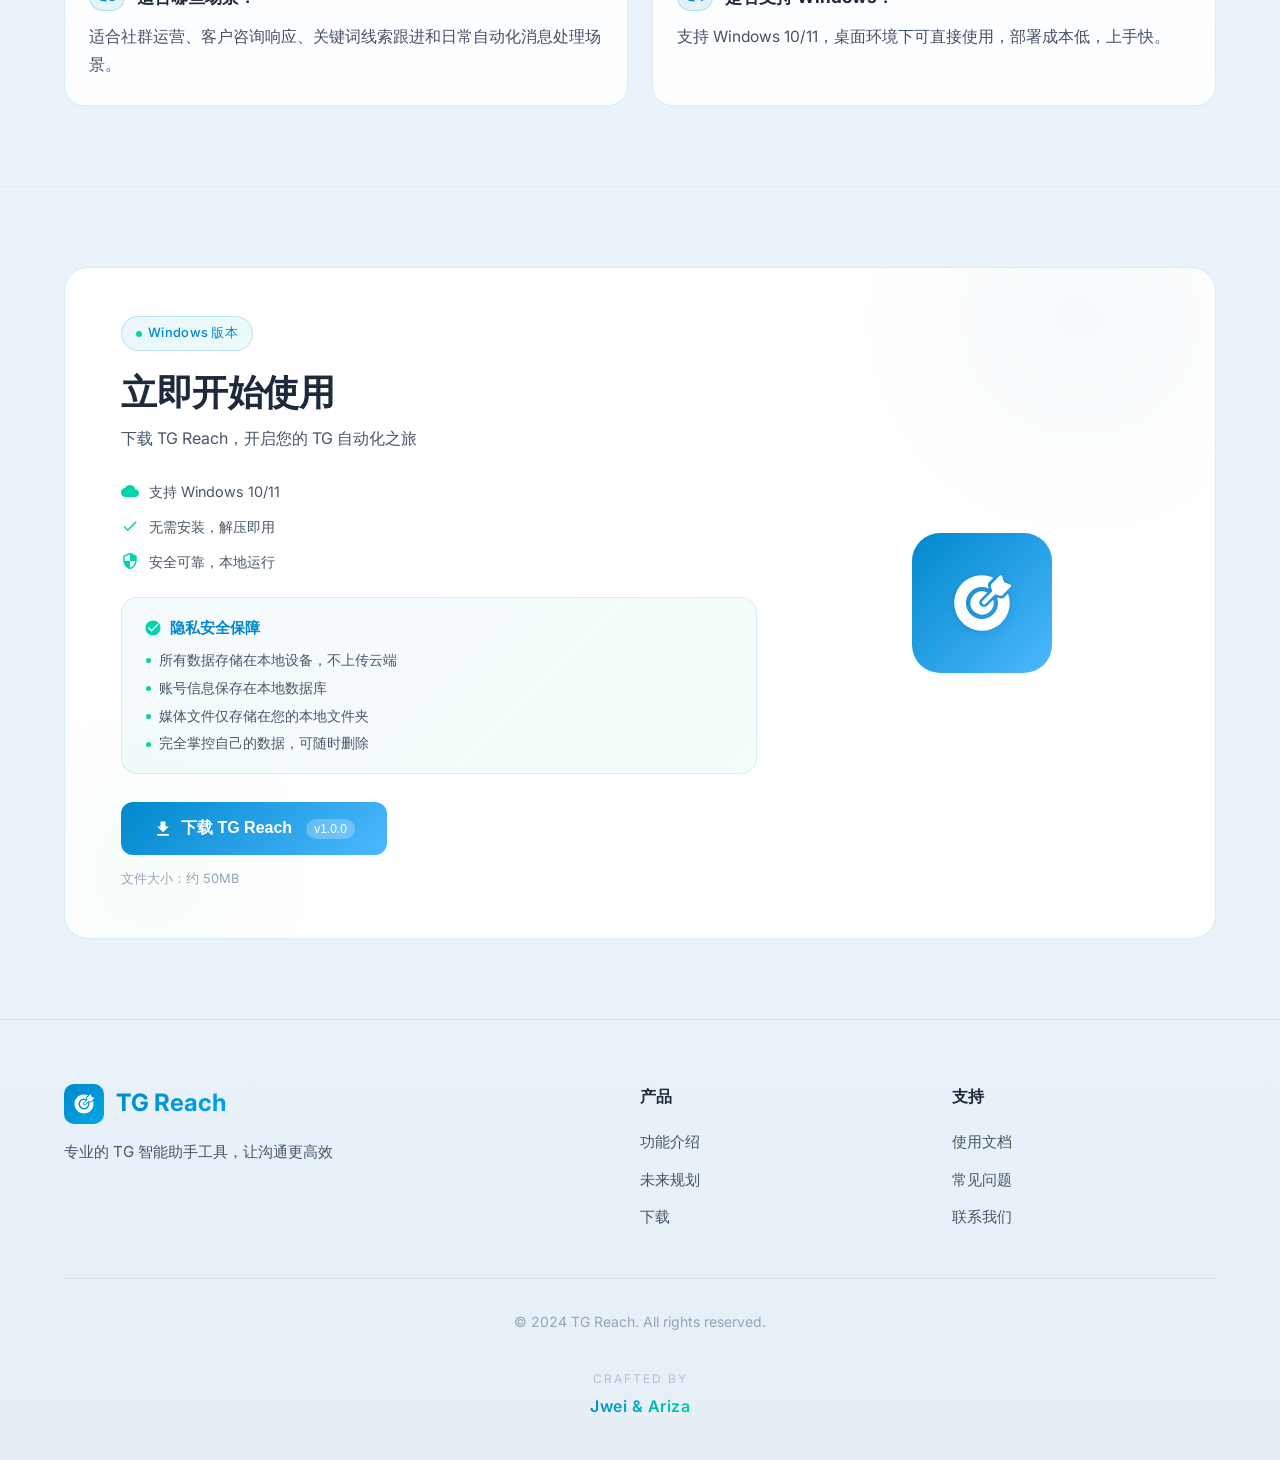
==== commit 24102f9f: "更新：优化官网首屏、侧边导航与移动端体验 移除倒计时并新增套餐价格展示，重构右侧导航与滚动高亮逻辑，完善TG群跳转与移动端适配，统一顶部导航滚动行为与页面视觉一致性。  Made-with: Curs" ====
--- a/index.html
+++ b/index.html
@@ -5,11 +5,83 @@
     <meta name="viewport" content="width=device-width, initial-scale=1.0">
     <title>TG Reach - TG智能助手工具</title>
     <meta name="description" content="TG Reach - 专业的TG电脑端智能助手，支持自动回复、机器人管理、群消息监控等功能">
+    <meta name="keywords" content="TG Reach,TG智能助手,TG自动回复,Telegram自动化工具,群消息监控,机器人管理,Windows桌面应用">
+    <meta name="robots" content="index,follow,max-image-preview:large,max-snippet:-1,max-video-preview:-1">
+    <meta name="theme-color" content="#0088cc">
+    <meta property="og:type" content="website">
+    <meta property="og:locale" content="zh_CN">
+    <meta property="og:title" content="TG Reach - TG智能助手工具">
+    <meta property="og:description" content="专业的 TG 电脑端智能助手，支持自动回复、机器人管理、群消息监控。">
+    <meta property="og:image" content="logo.ico">
+    <meta name="twitter:card" content="summary_large_image">
+    <meta name="twitter:title" content="TG Reach - TG智能助手工具">
+    <meta name="twitter:description" content="本地运行、安全可靠的 TG 自动化助手。">
+    <meta name="twitter:image" content="logo.ico">
     <link rel="icon" type="image/x-icon" href="logo.ico">
-    <link rel="stylesheet" href="styles.css">
+    <link rel="stylesheet" href="styles.css?v=2">
     <link rel="preconnect" href="https://fonts.googleapis.com">
     <link rel="preconnect" href="https://fonts.gstatic.com" crossorigin>
     <link href="https://fonts.googleapis.com/css2?family=Inter:wght@300;400;500;600;700;800&display=swap" rel="stylesheet">
+    <script type="application/ld+json">
+    {
+      "@context": "https://schema.org",
+      "@graph": [
+        {
+          "@type": "SoftwareApplication",
+          "name": "TG Reach",
+          "applicationCategory": "BusinessApplication",
+          "operatingSystem": "Windows 10, Windows 11",
+          "description": "TG Reach 是一款本地运行的 TG 智能助手工具，支持自动回复、机器人管理、群消息监控和多媒体自动化触达。",
+          "offers": {
+            "@type": "Offer",
+            "price": "0",
+            "priceCurrency": "CNY"
+          },
+          "featureList": [
+            "账号登录管理",
+            "自定义自动回复",
+            "多媒体自动回复",
+            "机器人管理系统",
+            "群消息监控"
+          ]
+        },
+        {
+          "@type": "Organization",
+          "name": "TG Reach",
+          "description": "专注于 TG 自动化触达与消息处理效率工具。"
+        },
+        {
+          "@type": "FAQPage",
+          "mainEntity": [
+            {
+              "@type": "Question",
+              "name": "TG Reach 是什么？",
+              "acceptedAnswer": {
+                "@type": "Answer",
+                "text": "TG Reach 是一款运行在 Windows 的 TG 智能助手工具，用于自动回复、群消息监控、机器人管理和消息触达效率提升。"
+              }
+            },
+            {
+              "@type": "Question",
+              "name": "数据是否上传到云端？",
+              "acceptedAnswer": {
+                "@type": "Answer",
+                "text": "不会。TG Reach 采用本地运行模式，账号信息、配置和媒体资源默认在本地存储。"
+              }
+            },
+            {
+              "@type": "Question",
+              "name": "支持哪些系统？",
+              "acceptedAnswer": {
+                "@type": "Answer",
+                "text": "当前主要支持 Windows 10 和 Windows 11。"
+              }
+            }
+          ]
+        }
+      ]
+    }
+    </script>
 </head>
 <body>
     <!-- 导航栏 -->
@@ -23,14 +95,6 @@
                 </div>
                 <span class="logo-text">TG Reach</span>
             </a>
-            <ul class="nav-menu" id="navMenu">
-                <li><a href="#features" class="nav-link">功能介绍</a></li>
-                <li><a href="#roadmap" class="nav-link">未来规划</a></li>
-                <li><a href="#download" class="nav-link">下载</a></li>
-            </ul>
-            <button class="nav-toggle" id="navToggle" aria-label="切换导航">
-                <span class="hamburger"></span>
-            </button>
         </div>
     </nav>
 
@@ -48,11 +112,12 @@
                     <span>Windows 桌面应用</span>
                 </div>
                 <h1 class="hero-title">
-                    <span class="title-line">TG -消息触达 </span>
-                    <span class="title-line highlight">智能助手</span>
+                    <span class="title-line">消息触达助手</span>
+                    <span class="title-line highlight">让转化更稳</span>
                 </h1>
                 <p class="hero-subtitle">
-                    专业的电脑端 TG 自动化工具，支持智能回复、机器人管理、群消息监控，让您的社交营销更高效
+                    面向社群运营、客服与营销团队。多账号统一管理、自动回复与关键词跟进，
+                    用更少人力完成更高频的消息触达与线索转化。
                 </p>
                 <div class="hero-cta">
                     <a href="#download" class="btn btn-primary">
@@ -79,6 +144,26 @@
                 </div>
             </div>
             <div class="hero-visual">
+                <div class="hero-security">
+                    <div class="security-badge">
+                        <svg viewBox="0 0 24 24" fill="none">
+                            <path d="M12 1L3 5v6c0 5.55 3.84 10.74 9 12 5.16-1.26 9-6.45 9-12V5l-9-4zm0 10.99h7c-.53 4.12-3.28 7.79-7 8.94V12H5V6.3l7-3.11v8.8z" fill="currentColor"/>
+                        </svg>
+                        <span>本地运行，数据不上云</span>
+                    </div>
+                    <div class="security-badge">
+                        <svg viewBox="0 0 24 24" fill="none">
+                            <path d="M18 8h-1V6c0-2.76-2.24-5-5-5S7 3.24 7 6v2H6c-1.1 0-2 .9-2 2v10c0 1.1.9 2 2 2h12c1.1 0 2-.9 2-2V10c0-1.1-.9-2-2-2zm-6 9c-1.1 0-2-.9-2-2s.9-2 2-2 2 .9 2 2-.9 2-2 2zm3.1-9H8.9V6c0-1.71 1.39-3.1 3.1-3.1 1.71 0 3.1 1.39 3.1 3.1v2z" fill="currentColor"/>
+                        </svg>
+                        <span>账号信息本地存储</span>
+                    </div>
+                    <div class="security-badge">
+                        <svg viewBox="0 0 24 24" fill="none">
+                            <path d="M12 2C6.48 2 2 6.48 2 12s4.48 10 10 10 10-4.48 10-10S17.52 2 12 2zm-2 15l-5-5 1.41-1.41L10 14.17l7.59-7.59L19 8l-9 9z" fill="currentColor"/>
+                        </svg>
+                        <span>隐私完全掌控</span>
+                    </div>
+                </div>
                 <div class="app-mockup">
                     <div class="mockup-header">
                         <div class="mockup-dots">
@@ -114,26 +199,6 @@
                         </div>
                     </div>
                 </div>
-                <div class="hero-security">
-                    <div class="security-badge">
-                        <svg viewBox="0 0 24 24" fill="none">
-                            <path d="M12 1L3 5v6c0 5.55 3.84 10.74 9 12 5.16-1.26 9-6.45 9-12V5l-9-4zm0 10.99h7c-.53 4.12-3.28 7.79-7 8.94V12H5V6.3l7-3.11v8.8z" fill="currentColor"/>
-                        </svg>
-                        <span>本地运行，数据不上云</span>
-                    </div>
-                    <div class="security-badge">
-                        <svg viewBox="0 0 24 24" fill="none">
-                            <path d="M18 8h-1V6c0-2.76-2.24-5-5-5S7 3.24 7 6v2H6c-1.1 0-2 .9-2 2v10c0 1.1.9 2 2 2h12c1.1 0 2-.9 2-2V10c0-1.1-.9-2-2-2zm-6 9c-1.1 0-2-.9-2-2s.9-2 2-2 2 .9 2 2-.9 2-2 2zm3.1-9H8.9V6c0-1.71 1.39-3.1 3.1-3.1 1.71 0 3.1 1.39 3.1 3.1v2z" fill="currentColor"/>
-                        </svg>
-                        <span>账号信息本地存储</span>
-                    </div>
-                    <div class="security-badge">
-                        <svg viewBox="0 0 24 24" fill="none">
-                            <path d="M12 2C6.48 2 2 6.48 2 12s4.48 10 10 10 10-4.48 10-10S17.52 2 12 2zm-2 15l-5-5 1.41-1.41L10 14.17l7.59-7.59L19 8l-9 9z" fill="currentColor"/>
-                        </svg>
-                        <span>隐私完全掌控</span>
-                    </div>
-                </div>
             </div>
         </div>
         <div class="scroll-indicator">
@@ -144,34 +209,22 @@
         </div>
     </section>
 
-    <!-- 倒计时区域 -->
-    <section class="countdown-section" id="countdown">
-        <div class="container">
-            <div class="countdown-wrapper">
-                <span class="countdown-tag">即将上线</span>
-                <h2 class="countdown-title">产品发布倒计时</h2>
-                <div class="countdown-timer" id="countdownTimer">
-                    <div class="countdown-item">
-                        <span class="countdown-number" id="days">07</span>
-                        <span class="countdown-label">天</span>
-                    </div>
-                    <div class="countdown-separator">:</div>
-                    <div class="countdown-item">
-                        <span class="countdown-number" id="hours">00</span>
-                        <span class="countdown-label">小时</span>
-                    </div>
-                    <div class="countdown-separator">:</div>
-                    <div class="countdown-item">
-                        <span class="countdown-number" id="minutes">00</span>
-                        <span class="countdown-label">分钟</span>
-                    </div>
-                    <div class="countdown-separator">:</div>
-                    <div class="countdown-item">
-                        <span class="countdown-number" id="seconds">00</span>
-                        <span class="countdown-label">秒</span>
-                    </div>
-                </div>
-                <p class="countdown-desc">敬请期待，我们即将为您带来全新的 TG 智能助手体验</p>
+    <!-- GEO 语义概览 -->
+    <section class="geo-overview" id="overview">
+        <div class="container">
+            <div class="geo-overview-card">
+                <h2 class="geo-title">TG Reach 是什么？</h2>
+                <p class="geo-intro">
+                    TG Reach 是一款面向 Windows 的 TG 消息触达自动化工具。它聚焦于自动回复、群消息监控与机器人管理，
+                    通过本地运行架构帮助团队提升触达效率，同时保障数据隐私与可控性。
+                </p>
+                <div class="geo-tags">
+                    <span class="geo-tag">TG 自动回复软件</span>
+                    <span class="geo-tag">Telegram 触达工具</span>
+                    <span class="geo-tag">Windows 桌面应用</span>
+                    <span class="geo-tag">本地运行</span>
+                    <span class="geo-tag">隐私安全</span>
+                </div>
             </div>
         </div>
     </section>
@@ -399,6 +452,52 @@
         </div>
     </section>
 
+    <!-- 套餐价格 -->
+    <section class="pricing" id="pricing">
+        <div class="container">
+            <div class="section-header">
+                <span class="section-tag">套餐价格</span>
+                <h2 class="section-title">按需选择适合您的版本</h2>
+                <p class="section-desc">所有套餐均支持本地运行，按账号额度灵活扩展</p>
+            </div>
+
+            <div class="pricing-grid">
+                <article class="pricing-card" data-aos="fade-up">
+                    <span class="pricing-badge">新手首选</span>
+                    <p class="pricing-plan">试用套餐</p>
+                    <p class="pricing-price">1.9 <span>USDT</span></p>
+                    <p class="pricing-cycle">3 天</p>
+                    <ul class="pricing-list">
+                        <li>可绑定账号额度：3</li>
+                        <li>适合首次体验产品能力</li>
+                    </ul>
+                </article>
+
+                <article class="pricing-card featured" data-aos="fade-up" data-aos-delay="100">
+                    <span class="pricing-badge pricing-badge-hot">推荐</span>
+                    <p class="pricing-plan">基础套餐</p>
+                    <p class="pricing-price">18 <span>USDT</span></p>
+                    <p class="pricing-cycle">每月</p>
+                    <ul class="pricing-list">
+                        <li>可绑定账号额度：5</li>
+                        <li>适合稳定运营与日常触达</li>
+                    </ul>
+                </article>
+
+                <article class="pricing-card" data-aos="fade-up" data-aos-delay="200">
+                    <span class="pricing-badge">高配版</span>
+                    <p class="pricing-plan">进阶套餐</p>
+                    <p class="pricing-price">30 <span>USDT</span></p>
+                    <p class="pricing-cycle">每月</p>
+                    <ul class="pricing-list">
+                        <li>可绑定账号额度：15</li>
+                        <li>适合多账号规模化场景</li>
+                    </ul>
+                </article>
+            </div>
+        </div>
+    </section>
+
     <!-- 未来功能路线图 -->
     <section class="roadmap" id="roadmap">
         <div class="container">
@@ -450,6 +549,47 @@
                         <p class="roadmap-desc">消息统计、回复效果分析、用户行为洞察等数据可视化功能</p>
                     </div>
                 </div>
+            </div>
+        </div>
+    </section>
+
+    <!-- 常见问题 -->
+    <section class="faq" id="faq">
+        <div class="container">
+            <div class="section-header">
+                <span class="section-tag">FAQ</span>
+                <h2 class="section-title">常见问题</h2>
+                <p class="section-desc">帮助用户和 AI 搜索更快理解产品能力与边界</p>
+            </div>
+            <div class="faq-grid">
+                <article class="faq-item">
+                    <div class="faq-head">
+                        <span class="faq-pill">Q1</span>
+                        <h3>TG Reach 可以做什么？</h3>
+                    </div>
+                    <p>可用于自动回复、机器人管理、群组消息监控、关键词触发和多媒体回复，提升消息触达效率。</p>
+                </article>
+                <article class="faq-item">
+                    <div class="faq-head">
+                        <span class="faq-pill">Q2</span>
+                        <h3>数据是否会上传？</h3>
+                    </div>
+                    <p>默认不上传。账号配置和媒体资源均在本地存储，用户可自行管理与删除数据。</p>
+                </article>
+                <article class="faq-item">
+                    <div class="faq-head">
+                        <span class="faq-pill">Q3</span>
+                        <h3>适合哪些场景？</h3>
+                    </div>
+                    <p>适合社群运营、客户咨询响应、关键词线索跟进和日常自动化消息处理场景。</p>
+                </article>
+                <article class="faq-item">
+                    <div class="faq-head">
+                        <span class="faq-pill">Q4</span>
+                        <h3>是否支持 Windows？</h3>
+                    </div>
+                    <p>支持 Windows 10/11，桌面环境下可直接使用，部署成本低，上手快。</p>
+                </article>
             </div>
         </div>
     </section>
@@ -541,7 +681,7 @@
                         <ul>
                             <li><a href="#">使用文档</a></li>
                             <li><a href="#">常见问题</a></li>
-                            <li><a href="#">联系我们</a></li>
+                            <li><a href="https://t.me/TG_Reach_a" target="_blank" rel="noopener noreferrer">联系我们</a></li>
                         </ul>
                     </div>
                 </div>
@@ -566,6 +706,36 @@
         </div>
     </div>
 
+    <!-- TG 交流群悬浮入口 -->
+    <nav class="floating-side-nav" aria-label="页面快捷导航">
+        <a href="#hero" class="side-nav-brand" aria-label="返回顶部">
+            <span class="side-nav-brand-icon">
+                <svg viewBox="0 0 1024 1024" version="1.1" xmlns="http://www.w3.org/2000/svg" aria-hidden="true">
+                    <path d="M512 106.666667c60.010667 0 116.970667 13.034667 168.213333 36.437333L615.893333 204.181333a63.232 63.232 0 0 0-15.36 64.490667l9.685334 30.144A233.792 233.792 0 0 0 512 277.333333c-129.6 0-234.666667 105.066667-234.666667 234.666667s105.066667 234.666667 234.666667 234.666667 234.666667-105.066667 234.666667-234.666667c0-28.8-5.184-56.405333-14.698667-81.92l54.528 15.466667c22.72 7.594667 44.053333-9.28 60.992-26.24l45.226667-46.784A404.544 404.544 0 0 1 917.333333 512c0 223.850667-181.482667 405.333333-405.333333 405.333333S106.666667 735.850667 106.666667 512 288.149333 106.666667 512 106.666667z m0 234.666666c27.306667 0 53.098667 6.4 75.989333 17.813334l-104.597333 109.781333c-18.517333 18.517333-12.714667 60.650667 10.709333 82.88 23.424 22.208 73.685333 19.072 92.202667 0.554667l89.770667-87.509334A170.666667 170.666667 0 1 1 512 341.333333zM800.554667 112.746667a20.757333 20.757333 0 0 1 5.013333 8.128l29.653333 89.28 89.216 29.610666a20.757333 20.757333 0 0 1 8.149334 34.346667l-120 120.021333a41.493333 41.493333 0 0 1-42.496 10.026667l-63.616-21.290667-141.354667 141.354667a31.125333 31.125333 0 1 1-44.010667-44.010667l141.056-141.056-21.12-64a41.493333 41.493333 0 0 1 10.090667-42.325333l120.085333-120.106667a20.757333 20.757333 0 0 1 29.333334 0z" fill="currentColor"></path>
+                </svg>
+            </span>
+            <span class="side-nav-brand-text">TG Reach</span>
+        </a>
+        <a href="#features">功能介绍</a>
+        <a href="#pricing">套餐价格 <span class="menu-hot" aria-label="爆火">HOT</span></a>
+        <a href="#roadmap">未来规划</a>
+        <a href="#faq">常见问题</a>
+        <a href="#download">工具下载</a>
+        <a
+            class="side-nav-cta"
+            href="https://t.me/TG_Reach_a"
+            target="_blank"
+            rel="noopener noreferrer"
+            aria-label="加入 TG Reach 工具反馈群"
+            title="加入 TG Reach 工具反馈群"
+        >
+            <svg viewBox="0 0 24 24" fill="none" aria-hidden="true">
+                <path d="M21.5 4.5L18.4 19.3c-.2.9-.8 1.1-1.6.7l-4.5-3.3-2.2 2.1c-.2.2-.4.4-.8.4l.3-4.6 8.3-7.5c.4-.4-.1-.6-.6-.2L7 13.5l-4.4-1.4c-1-.3-1-1 .2-1.5L20 3.8c.8-.3 1.6.2 1.5.7z" fill="currentColor"/>
+            </svg>
+            <span>交流群</span>
+        </a>
+    </nav>
+
     <script src="script.js?v=4"></script>
 </body>
 </html>
--- a/styles.css
+++ b/styles.css
@@ -16,25 +16,25 @@
     --accent-gradient: linear-gradient(135deg, #00d4aa 0%, #00b894 100%);
     
     /* 背景色 - 明亮主题 */
-    --bg-primary: #ffffff;
-    --bg-secondary: #f8fafc;
-    --bg-tertiary: #f1f5f9;
+    --bg-primary: #f3f8fc;
+    --bg-secondary: #f2f7fb;
+    --bg-tertiary: #e8f0f6;
     --bg-card: #ffffff;
     
     /* 文字色 */
     --text-primary: #1e293b;
-    --text-secondary: #64748b;
+    --text-secondary: #475569;
     --text-muted: #94a3b8;
     
     /* 边框 */
-    --border-color: #e2e8f0;
+    --border-color: #dbe4ee;
     --border-radius: 12px;
     --border-radius-lg: 20px;
     
     /* 阴影 */
-    --shadow-sm: 0 2px 8px rgba(0, 0, 0, 0.06);
-    --shadow-md: 0 4px 20px rgba(0, 0, 0, 0.08);
-    --shadow-lg: 0 8px 40px rgba(0, 0, 0, 0.12);
+    --shadow-sm: 0 4px 14px rgba(15, 23, 42, 0.06);
+    --shadow-md: 0 10px 28px rgba(15, 23, 42, 0.1);
+    --shadow-lg: 0 20px 44px rgba(15, 23, 42, 0.14);
     --shadow-glow: 0 0 40px rgba(0, 136, 204, 0.15);
     
     /* 动画 */
@@ -65,6 +65,7 @@
 body {
     font-family: var(--font-family);
     background-color: var(--bg-primary);
+    background-image: none;
     color: var(--text-primary);
     line-height: 1.6;
     overflow-x: hidden;
@@ -76,6 +77,12 @@
     text-decoration: none;
     color: inherit;
     transition: color var(--transition-fast);
+}
+
+a:focus-visible,
+button:focus-visible {
+    outline: 3px solid rgba(0, 136, 204, 0.25);
+    outline-offset: 2px;
 }
 
 ul {
@@ -100,10 +107,7 @@
    导航栏
    ======================================== */
 .navbar {
-    position: fixed;
-    top: 0;
-    left: 0;
-    right: 0;
+    position: relative;
     z-index: 1000;
     padding: 16px 0;
     transition: all var(--transition-normal);
@@ -111,12 +115,20 @@
 }
 
 .navbar.scrolled {
-    background: rgba(255, 255, 255, 0.95);
-    backdrop-filter: blur(20px);
-    -webkit-backdrop-filter: blur(20px);
-    border-bottom: 1px solid var(--border-color);
-    padding: 12px 0;
-    box-shadow: var(--shadow-sm);
+    background: transparent;
+    backdrop-filter: none;
+    -webkit-backdrop-filter: none;
+    border-bottom: none;
+    padding: 16px 0;
+    box-shadow: none;
+}
+
+.navbar.docked {
+    opacity: 0;
+    visibility: hidden;
+    pointer-events: none;
+    transform: translateY(-100%);
+    transition: opacity var(--transition-fast), transform var(--transition-fast), visibility var(--transition-fast);
 }
 
 .nav-container {
@@ -129,6 +141,7 @@
     display: flex;
     align-items: center;
     gap: 12px;
+    transition: opacity var(--transition-fast);
 }
 
 .logo-icon {
@@ -161,6 +174,12 @@
     display: flex;
     align-items: center;
     gap: 8px;
+    padding: 6px;
+    border-radius: 999px;
+    background: rgba(255, 255, 255, 0.58);
+    border: 1px solid rgba(255, 255, 255, 0.7);
+    box-shadow: 0 8px 22px rgba(15, 23, 42, 0.06);
+    backdrop-filter: blur(10px);
 }
 
 .nav-link {
@@ -175,6 +194,11 @@
 .nav-link:hover {
     color: var(--text-primary);
     background: rgba(0, 136, 204, 0.08);
+}
+
+.nav-link.active {
+    color: var(--primary);
+    background: rgba(0, 136, 204, 0.13);
 }
 
 .nav-toggle {
@@ -236,8 +260,9 @@
     display: flex;
     align-items: center;
     position: relative;
-    padding: 120px 0 80px;
+    padding: 56px 0 72px;
     overflow: hidden;
+    background: var(--bg-primary);
 }
 
 .hero-bg {
@@ -247,11 +272,23 @@
     pointer-events: none;
 }
 
+.hero::after {
+    content: '';
+    position: absolute;
+    left: 0;
+    right: 0;
+    bottom: 0;
+    height: 180px;
+    pointer-events: none;
+    background: linear-gradient(180deg, rgba(247, 250, 253, 0) 0%, rgba(247, 250, 253, 0.86) 72%, var(--bg-primary) 100%);
+    z-index: 1;
+}
+
 .gradient-orb {
     position: absolute;
     border-radius: 50%;
     filter: blur(100px);
-    opacity: 0.25;
+    opacity: 0.16;
     animation: float 20s ease-in-out infinite;
 }
 
@@ -430,6 +467,12 @@
     display: flex;
     flex-direction: column;
     gap: 4px;
+    padding: 14px 18px;
+    border-radius: 14px;
+    background: rgba(255, 255, 255, 0.64);
+    border: 1px solid rgba(255, 255, 255, 0.78);
+    backdrop-filter: blur(8px);
+    box-shadow: 0 8px 26px rgba(15, 23, 42, 0.06);
 }
 
 .stat-number {
@@ -458,7 +501,7 @@
 .hero-security {
     display: flex;
     flex-direction: column;
-    gap: 12px;
+    gap: 10px;
     width: 100%;
     max-width: 400px;
 }
@@ -468,8 +511,8 @@
     align-items: center;
     gap: 10px;
     padding: 10px 16px;
-    background: white;
-    border: 1px solid var(--border-color);
+    background: rgba(255, 255, 255, 0.92);
+    border: 1px solid rgba(0, 136, 204, 0.12);
     border-radius: 10px;
     font-size: 0.9rem;
     color: var(--text-secondary);
@@ -644,183 +687,51 @@
 }
 
 /* ========================================
-   倒计时区域
+   GEO 概览区域
    ======================================== */
-.countdown-section {
-    padding: 80px 0;
-    background: linear-gradient(135deg, #f0f9ff 0%, #e0f2fe 100%);
-    position: relative;
-    overflow: hidden;
-}
-
-.countdown-section::before {
-    content: '';
-    position: absolute;
-    top: -50%;
-    left: -20%;
-    width: 500px;
-    height: 500px;
-    background: radial-gradient(circle, rgba(0, 136, 204, 0.1) 0%, transparent 70%);
-    border-radius: 50%;
-}
-
-.countdown-section::after {
-    content: '';
-    position: absolute;
-    bottom: -50%;
-    right: -20%;
-    width: 400px;
-    height: 400px;
-    background: radial-gradient(circle, rgba(0, 212, 170, 0.1) 0%, transparent 70%);
-    border-radius: 50%;
-}
-
-.countdown-wrapper {
-    text-align: center;
-    position: relative;
-    z-index: 1;
-}
-
-.countdown-tag {
-    display: inline-block;
-    padding: 10px 24px;
-    background: var(--primary-gradient);
-    color: white;
-    border-radius: 50px;
-    font-size: 0.9rem;
+.geo-overview {
+    padding: 28px 0 80px;
+    background: linear-gradient(180deg, var(--bg-primary) 0%, #eff6fb 100%);
+}
+
+.geo-overview-card {
+    background: #ffffff;
+    border: 1px solid rgba(0, 136, 204, 0.1);
+    border-radius: 22px;
+    padding: 34px;
+    box-shadow: 0 18px 36px rgba(15, 23, 42, 0.08);
+}
+
+.geo-title {
+    font-size: clamp(1.5rem, 3vw, 2.1rem);
+    font-weight: 700;
+    margin-bottom: 14px;
+}
+
+.geo-intro {
+    color: var(--text-secondary);
+    line-height: 1.8;
+    max-width: 920px;
+    margin-bottom: 22px;
+}
+
+.geo-tags {
+    display: flex;
+    flex-wrap: wrap;
+    gap: 10px;
+}
+
+.geo-tag {
+    display: inline-flex;
+    align-items: center;
+    justify-content: center;
+    padding: 8px 14px;
+    border-radius: 999px;
+    font-size: 0.86rem;
     font-weight: 600;
-    margin-bottom: 24px;
-    box-shadow: 0 4px 15px rgba(0, 136, 204, 0.3);
-    animation: pulse 2s ease-in-out infinite;
-}
-
-@keyframes pulse {
-    0%, 100% {
-        transform: scale(1);
-        box-shadow: 0 4px 15px rgba(0, 136, 204, 0.3);
-    }
-    50% {
-        transform: scale(1.05);
-        box-shadow: 0 6px 25px rgba(0, 136, 204, 0.4);
-    }
-}
-
-.countdown-title {
-    font-size: clamp(2rem, 4vw, 3rem);
-    font-weight: 700;
-    color: var(--text-primary);
-    margin-bottom: 48px;
-}
-
-.countdown-timer {
-    display: flex;
-    justify-content: center;
-    align-items: center;
-    gap: 16px;
-    margin-bottom: 40px;
-    flex-wrap: wrap;
-}
-
-.countdown-item {
-    display: flex;
-    flex-direction: column;
-    align-items: center;
-    gap: 8px;
-}
-
-.countdown-number {
-    display: flex;
-    align-items: center;
-    justify-content: center;
-    width: 100px;
-    height: 100px;
-    background: white;
-    border-radius: 20px;
-    font-size: 2.5rem;
-    font-weight: 700;
     color: var(--primary);
-    box-shadow: var(--shadow-lg), 0 0 30px rgba(0, 136, 204, 0.15);
-    transition: all var(--transition-normal);
-    border: 2px solid transparent;
-}
-
-.countdown-number:hover {
-    transform: translateY(-5px);
-    border-color: var(--primary-light);
-    box-shadow: var(--shadow-lg), 0 0 40px rgba(0, 136, 204, 0.25);
-}
-
-.countdown-number.flip {
-    animation: flip 0.6s ease-in-out;
-}
-
-@keyframes flip {
-    0% {
-        transform: rotateX(0deg);
-    }
-    50% {
-        transform: rotateX(90deg);
-    }
-    100% {
-        transform: rotateX(0deg);
-    }
-}
-
-.countdown-label {
-    font-size: 1rem;
-    font-weight: 500;
-    color: var(--text-secondary);
-    text-transform: uppercase;
-    letter-spacing: 1px;
-}
-
-.countdown-separator {
-    font-size: 2.5rem;
-    font-weight: 700;
-    color: var(--primary);
-    animation: blink 1s ease-in-out infinite;
-    margin-top: -20px;
-}
-
-@keyframes blink {
-    0%, 100% {
-        opacity: 1;
-    }
-    50% {
-        opacity: 0.3;
-    }
-}
-
-.countdown-desc {
-    font-size: 1.125rem;
-    color: var(--text-secondary);
-    max-width: 500px;
-    margin: 0 auto;
-}
-
-.countdown-complete {
-    display: none;
-    padding: 40px;
-    background: var(--accent-gradient);
-    border-radius: var(--border-radius-lg);
-    color: white;
-    text-align: center;
-}
-
-.countdown-complete.show {
-    display: block;
-    animation: fadeInUp 0.6s ease;
-}
-
-.countdown-complete h3 {
-    font-size: 2rem;
-    font-weight: 700;
-    margin-bottom: 16px;
-}
-
-.countdown-complete p {
-    font-size: 1.1rem;
-    opacity: 0.95;
+    background: rgba(255, 255, 255, 0.84);
+    border: 1px solid rgba(0, 136, 204, 0.16);
 }
 
 @keyframes fadeInUp {
@@ -831,22 +742,6 @@
     to {
         opacity: 1;
         transform: translateY(0);
-    }
-}
-
-@media (max-width: 768px) {
-    .countdown-number {
-        width: 70px;
-        height: 70px;
-        font-size: 1.75rem;
-    }
-    
-    .countdown-separator {
-        font-size: 1.75rem;
-    }
-    
-    .countdown-timer {
-        gap: 8px;
     }
 }
 
@@ -855,7 +750,7 @@
    ======================================== */
 .features {
     padding: 80px 0;
-    background: var(--bg-secondary);
+    background: linear-gradient(180deg, #eff6fb 0%, #edf5fa 100%);
 }
 
 .section-header {
@@ -901,12 +796,13 @@
 
 .feature-card {
     background: var(--bg-card);
-    border: 1px solid var(--border-color);
+    border: 1px solid rgba(0, 136, 204, 0.1);
     border-radius: 20px;
     padding: 36px 32px;
     transition: all 0.35s cubic-bezier(0.4, 0, 0.2, 1);
     position: relative;
     overflow: hidden;
+    box-shadow: 0 8px 20px rgba(15, 23, 42, 0.04);
 }
 
 .feature-card::before {
@@ -976,7 +872,7 @@
    ======================================== */
 .showcase {
     padding: 80px 0;
-    background: var(--bg-primary);
+    background: linear-gradient(180deg, #edf5fa 0%, #ecf4f9 100%);
 }
 
 .showcase-item {
@@ -1050,11 +946,109 @@
 }
 
 /* ========================================
+   套餐价格
+   ======================================== */
+.pricing {
+    padding: 80px 0;
+    background: linear-gradient(180deg, #ecf4f9 0%, #ebf3f9 100%);
+}
+
+.pricing-grid {
+    display: grid;
+    grid-template-columns: repeat(3, 1fr);
+    gap: 24px;
+}
+
+.pricing-card {
+    position: relative;
+    background: #ffffff;
+    border: 1px solid rgba(0, 136, 204, 0.16);
+    border-radius: 20px;
+    padding: 40px 26px 30px;
+    transition: transform var(--transition-normal), border-color var(--transition-normal);
+}
+
+.pricing-card:hover {
+    transform: translateY(-6px);
+    border-color: rgba(0, 136, 204, 0.32);
+}
+
+.pricing-card.featured {
+    border-color: rgba(0, 136, 204, 0.45);
+    background: linear-gradient(180deg, rgba(255, 255, 255, 1) 0%, rgba(240, 249, 255, 1) 100%);
+}
+
+.pricing-badge {
+    position: absolute;
+    top: 12px;
+    right: 14px;
+    display: inline-flex;
+    align-items: center;
+    justify-content: center;
+    padding: 3px 10px;
+    border-radius: 999px;
+    font-size: 0.72rem;
+    font-weight: 700;
+    color: var(--primary);
+    background: rgba(0, 136, 204, 0.1);
+    border: 1px solid rgba(0, 136, 204, 0.2);
+}
+
+.pricing-badge-hot {
+    color: #ffffff;
+    background: linear-gradient(135deg, #ff7a18 0%, #ff3d3d 100%);
+    border-color: rgba(255, 122, 24, 0.2);
+}
+
+.pricing-plan {
+    font-size: 1.1rem;
+    font-weight: 700;
+    margin-bottom: 14px;
+}
+
+.pricing-price {
+    font-size: 2rem;
+    font-weight: 800;
+    color: var(--primary);
+    margin-bottom: 6px;
+}
+
+.pricing-price span {
+    font-size: 1rem;
+    font-weight: 600;
+    color: var(--text-secondary);
+}
+
+.pricing-cycle {
+    font-size: 0.95rem;
+    color: var(--text-secondary);
+    margin-bottom: 16px;
+}
+
+.pricing-list {
+    display: flex;
+    flex-direction: column;
+    gap: 8px;
+}
+
+.pricing-list li {
+    font-size: 0.92rem;
+    color: var(--text-secondary);
+    line-height: 1.6;
+}
+
+.pricing-list li::before {
+    content: '• ';
+    color: var(--accent);
+    font-weight: 700;
+}
+
+/* ========================================
    安全特性区域
    ======================================== */
 .security-section {
     padding: 80px 0;
-    background: linear-gradient(135deg, #f0f9ff 0%, #e0f2fe 100%);
+    background: linear-gradient(180deg, #ecf4f9 0%, #ebf3f9 100%);
     position: relative;
     overflow: hidden;
 }
@@ -1066,7 +1060,7 @@
     right: -80px;
     width: 350px;
     height: 350px;
-    background: radial-gradient(circle, rgba(0, 212, 170, 0.12) 0%, transparent 70%);
+    background: radial-gradient(circle, rgba(0, 212, 170, 0.035) 0%, transparent 72%);
     border-radius: 50%;
 }
 
@@ -1077,7 +1071,7 @@
     left: -80px;
     width: 280px;
     height: 280px;
-    background: radial-gradient(circle, rgba(0, 136, 204, 0.12) 0%, transparent 70%);
+    background: radial-gradient(circle, rgba(0, 136, 204, 0.035) 0%, transparent 72%);
     border-radius: 50%;
 }
 
@@ -1094,7 +1088,7 @@
     background: white;
     border-radius: var(--border-radius-lg);
     padding: 40px;
-    box-shadow: var(--shadow-md);
+    box-shadow: 0 10px 30px rgba(15, 23, 42, 0.08);
     transition: all var(--transition-normal);
     border: 1px solid var(--border-color);
 }
@@ -1153,7 +1147,7 @@
     width: 100%;
     max-width: 400px;
     position: relative;
-    box-shadow: var(--shadow-lg);
+    box-shadow: 0 16px 38px rgba(15, 23, 42, 0.1);
 }
 
 .showcase-card.dark {
@@ -1283,7 +1277,7 @@
    ======================================== */
 .roadmap {
     padding: 80px 0;
-    background: var(--bg-secondary);
+    background: linear-gradient(180deg, #ebf3f9 0%, #eaf2f8 100%);
 }
 
 .roadmap-timeline {
@@ -1403,15 +1397,100 @@
 }
 
 /* ========================================
+   FAQ 区域
+   ======================================== */
+.faq {
+    padding: 80px 0;
+    background: linear-gradient(180deg, #eaf2f8 0%, #eaf3f9 100%);
+    border-top: 1px solid rgba(0, 136, 204, 0.04);
+    border-bottom: 1px solid rgba(0, 136, 204, 0.04);
+}
+
+.faq-grid {
+    display: grid;
+    grid-template-columns: repeat(2, 1fr);
+    gap: 24px;
+}
+
+.faq-item {
+    background: linear-gradient(180deg, rgba(255, 255, 255, 0.94) 0%, rgba(255, 255, 255, 0.84) 100%);
+    border: 1px solid rgba(0, 136, 204, 0.14);
+    border-radius: 20px;
+    padding: 26px 24px;
+    box-shadow: 0 12px 30px rgba(15, 23, 42, 0.08);
+    transition: transform var(--transition-normal), box-shadow var(--transition-normal), border-color var(--transition-normal);
+    backdrop-filter: blur(8px);
+    position: relative;
+    overflow: hidden;
+}
+
+.faq-item::before {
+    content: '';
+    position: absolute;
+    top: 0;
+    left: 0;
+    right: 0;
+    height: 3px;
+    background: linear-gradient(90deg, var(--primary) 0%, var(--accent) 100%);
+    opacity: 0;
+    transform: scaleX(0.4);
+    transition: opacity var(--transition-normal), transform var(--transition-normal);
+}
+
+.faq-item:hover {
+    transform: translateY(-6px);
+    box-shadow: 0 18px 36px rgba(15, 23, 42, 0.13);
+    border-color: rgba(0, 136, 204, 0.28);
+}
+
+.faq-item:hover::before {
+    opacity: 1;
+    transform: scaleX(1);
+}
+
+.faq-head {
+    display: flex;
+    align-items: center;
+    gap: 12px;
+    margin-bottom: 12px;
+}
+
+.faq-pill {
+    min-width: 36px;
+    height: 28px;
+    border-radius: 999px;
+    display: inline-flex;
+    align-items: center;
+    justify-content: center;
+    font-size: 0.78rem;
+    font-weight: 700;
+    color: var(--primary);
+    background: rgba(0, 136, 204, 0.1);
+    border: 1px solid rgba(0, 136, 204, 0.22);
+}
+
+.faq-item h3 {
+    font-size: 1.08rem;
+    font-weight: 700;
+    line-height: 1.45;
+}
+
+.faq-item p {
+    color: #425166;
+    line-height: 1.82;
+    font-size: 0.97rem;
+}
+
+/* ========================================
    下载区域
    ======================================== */
 .download {
     padding: 80px 0;
-    background: var(--bg-primary);
+    background: linear-gradient(180deg, #eaf3f9 0%, #e9f2f8 100%);
 }
 
 .download-card {
-    background: linear-gradient(145deg, #ffffff 0%, #f8fafc 100%);
+    background: #ffffff;
     border: 1px solid rgba(0, 136, 204, 0.15);
     border-radius: 24px;
     padding: 48px 56px;
@@ -1421,10 +1500,9 @@
     align-items: center;
     position: relative;
     overflow: hidden;
-    box-shadow: 
-        0 4px 6px -1px rgba(0, 0, 0, 0.02),
-        0 10px 15px -3px rgba(0, 0, 0, 0.03),
-        0 25px 50px -12px rgba(0, 136, 204, 0.12);
+    box-shadow:
+        0 8px 22px rgba(15, 23, 42, 0.08),
+        0 30px 70px rgba(0, 136, 204, 0.12);
 }
 
 .download-card::before {
@@ -1434,7 +1512,7 @@
     right: -10%;
     width: 500px;
     height: 500px;
-    background: radial-gradient(circle, rgba(0, 136, 204, 0.08) 0%, transparent 70%);
+    background: radial-gradient(circle, rgba(0, 136, 204, 0.035) 0%, transparent 70%);
     border-radius: 50%;
     pointer-events: none;
     z-index: 0;
@@ -1447,7 +1525,7 @@
     left: -10%;
     width: 400px;
     height: 400px;
-    background: radial-gradient(circle, rgba(0, 212, 170, 0.06) 0%, transparent 70%);
+    background: radial-gradient(circle, rgba(0, 212, 170, 0.03) 0%, transparent 70%);
     border-radius: 50%;
     pointer-events: none;
     z-index: 0;
@@ -1668,7 +1746,7 @@
    ======================================== */
 .footer {
     padding: 64px 0 32px;
-    background: var(--bg-secondary);
+    background: linear-gradient(180deg, #e9f2f8 0%, #e6eff6 100%);
     border-top: 1px solid var(--border-color);
 }
 
@@ -1798,6 +1876,202 @@
 }
 
 /* ========================================
+   交流群悬浮入口
+   ======================================== */
+.floating-side-nav {
+    position: fixed;
+    right: 18px;
+    top: 50%;
+    transform: translateY(-50%);
+    z-index: 1001;
+    display: flex;
+    flex-direction: column;
+    gap: 2px;
+    align-items: stretch;
+    width: 156px;
+    padding: 14px 12px;
+    border-radius: 28px;
+    background: rgba(255, 255, 255, 0.88);
+    border: 1px solid rgba(15, 23, 42, 0.08);
+    backdrop-filter: blur(10px);
+    -webkit-backdrop-filter: blur(10px);
+}
+
+.side-nav-brand {
+    min-height: 0 !important;
+    padding: 0 !important;
+    margin-bottom: 0;
+    overflow: hidden;
+    opacity: 0;
+    transform: translateY(-6px);
+    pointer-events: none;
+    border-radius: 10px;
+    transition: opacity var(--transition-fast), transform var(--transition-fast), margin-bottom var(--transition-fast), padding var(--transition-fast), min-height var(--transition-fast);
+}
+
+.floating-side-nav.show-brand .side-nav-brand {
+    min-height: 38px !important;
+    padding: 7px 10px !important;
+    margin-bottom: 4px;
+    opacity: 1;
+    transform: translateY(0);
+    pointer-events: auto;
+}
+
+.side-nav-brand::before {
+    content: none !important;
+}
+
+.side-nav-brand-icon {
+    width: 18px;
+    height: 18px;
+    border-radius: 6px;
+    display: inline-flex;
+    align-items: center;
+    justify-content: center;
+    color: #ffffff;
+    background: var(--primary-gradient);
+    flex-shrink: 0;
+}
+
+.side-nav-brand-icon svg {
+    width: 12px;
+    height: 12px;
+}
+
+.side-nav-brand-text {
+    margin-left: 8px;
+    font-size: 0.86rem;
+    font-weight: 700;
+    color: #0f172a;
+}
+
+.floating-side-nav::before {
+    content: none;
+}
+
+.floating-side-nav a {
+    position: relative;
+    display: flex;
+    align-items: center;
+    justify-content: flex-start;
+    min-height: 42px;
+    padding: 6px 10px 6px 30px;
+    color: #6b7280;
+    font-size: 0.92rem;
+    font-weight: 500;
+    white-space: nowrap;
+    border-radius: 12px;
+    transition: color var(--transition-fast), transform var(--transition-fast), background-color var(--transition-fast);
+}
+
+.menu-hot {
+    display: inline-flex;
+    align-items: center;
+    justify-content: center;
+    margin-left: 6px;
+    padding: 1px 6px;
+    border-radius: 999px;
+    font-size: 0.62rem;
+    font-weight: 700;
+    line-height: 1.2;
+    color: #ffffff;
+    background: linear-gradient(135deg, #ff7a18 0%, #ff3d3d 100%);
+    letter-spacing: 0.2px;
+    vertical-align: middle;
+    animation: hotBounce 1.8s ease-in-out infinite;
+}
+
+@keyframes hotBounce {
+    0%, 100% {
+        transform: translateY(0);
+    }
+    30% {
+        transform: translateY(-2px);
+    }
+    55% {
+        transform: translateY(0);
+    }
+    75% {
+        transform: translateY(-1px);
+    }
+}
+
+.floating-side-nav a::before {
+    content: '';
+    position: absolute;
+    left: 12px;
+    top: 50%;
+    transform: translateY(-50%);
+    width: 9px;
+    height: 9px;
+    border-radius: 50%;
+    background: #d1d5db;
+    border: none;
+    transition: background-color var(--transition-fast), transform var(--transition-fast);
+}
+
+.floating-side-nav a:hover {
+    color: #1f2937;
+    background: rgba(255, 255, 255, 0.65);
+}
+
+.side-nav-cta {
+    align-items: center;
+    gap: 6px;
+    margin-top: 6px;
+    padding-left: 30px !important;
+    color: #1f2937;
+    font-size: 0.92rem;
+    font-weight: 600;
+}
+
+.side-nav-cta svg {
+    width: 14px;
+    height: 14px;
+    flex-shrink: 0;
+}
+
+.floating-side-nav a.active {
+    color: #111827;
+    font-weight: 700;
+    background: rgba(255, 255, 255, 0.9);
+}
+
+.floating-side-nav a.active::before {
+    background: #9ca3af;
+    transform: translateY(-50%) scale(1.05);
+}
+
+.floating-side-nav a.active::after {
+    content: '';
+    position: absolute;
+    left: -1px;
+    top: 50%;
+    transform: translateY(-50%);
+    width: 5px;
+    height: 28px;
+    border-radius: 999px;
+    background: #111111;
+}
+
+.floating-side-nav .side-nav-cta::before {
+    background: #9ca3af;
+}
+
+.floating-side-nav .side-nav-cta:hover,
+.floating-side-nav .side-nav-cta.active {
+    color: #111827;
+}
+
+/* 手机上强制隐藏右侧悬浮导航，避免遮挡内容 */
+@media (max-width: 1024px), (hover: none) and (pointer: coarse) {
+    .floating-side-nav {
+        display: none !important;
+    }
+}
+
+/* ========================================
    响应式设计
    ======================================== */
 @media (max-width: 1024px) {
@@ -1837,6 +2111,10 @@
         gap: 48px;
     }
 
+    .pricing-grid {
+        grid-template-columns: 1fr;
+    }
+
     .showcase-item.reverse {
         direction: ltr;
     }
@@ -1854,6 +2132,10 @@
         align-items: center;
     }
 
+    .faq-grid {
+        grid-template-columns: 1fr;
+    }
+
     .footer-content {
         grid-template-columns: 1fr 1fr 1fr;
     }
@@ -1864,6 +2146,10 @@
 }
 
 @media (max-width: 768px) {
+    .floating-side-nav {
+        display: none;
+    }
+
     :root {
         --container-padding: 20px;
     }
@@ -1873,11 +2159,14 @@
         top: 72px;
         left: 0;
         right: 0;
-        background: var(--bg-secondary);
+        background: rgba(248, 250, 252, 0.98);
         flex-direction: column;
         padding: 24px;
         gap: 8px;
         border-bottom: 1px solid var(--border-color);
+        border-radius: 0;
+        box-shadow: 0 16px 38px rgba(15, 23, 42, 0.12);
+        backdrop-filter: blur(10px);
         transform: translateY(-100%);
         opacity: 0;
         visibility: hidden;
@@ -1901,7 +2190,7 @@
     }
 
     .hero {
-        padding: 100px 0 60px;
+        padding: 48px 0 56px;
     }
 
     .hero-title {
@@ -1962,6 +2251,14 @@
         font-size: 2rem;
     }
 
+    .geo-overview {
+        padding: 20px 0 60px;
+    }
+
+    .geo-overview-card {
+        padding: 24px;
+    }
+
     .footer-content {
         grid-template-columns: 1fr;
         text-align: center;
@@ -1981,6 +2278,7 @@
     .footer-desc {
         margin: 0 auto;
     }
+
 }
 
 @media (max-width: 480px) {
@@ -2083,3 +2381,42 @@
     opacity: 0.7;
     cursor: not-allowed;
 }
+
+/* ========================================
+   Shadowless (preview): 去掉主页阴影
+   ======================================== */
+:root {
+    --shadow-sm: none;
+    --shadow-md: none;
+    --shadow-lg: none;
+}
+
+.navbar.scrolled,
+.logo-icon,
+.nav-menu,
+.btn-primary,
+.btn-primary:hover,
+.btn-primary:active,
+.stat-item,
+.security-badge,
+.app-mockup,
+.chat-status.active,
+.geo-overview-card,
+.feature-card,
+.feature-card:hover,
+.feature-card:hover .feature-icon,
+.security-card,
+.security-card:hover,
+.showcase-card,
+.auto-reply-badge,
+.group-indicator.active,
+.roadmap-marker.current,
+.faq-item,
+.faq-item:hover,
+.download-card,
+.btn-download,
+.btn-download:hover,
+.download-icon,
+.toast {
+    box-shadow: none !important;
+}
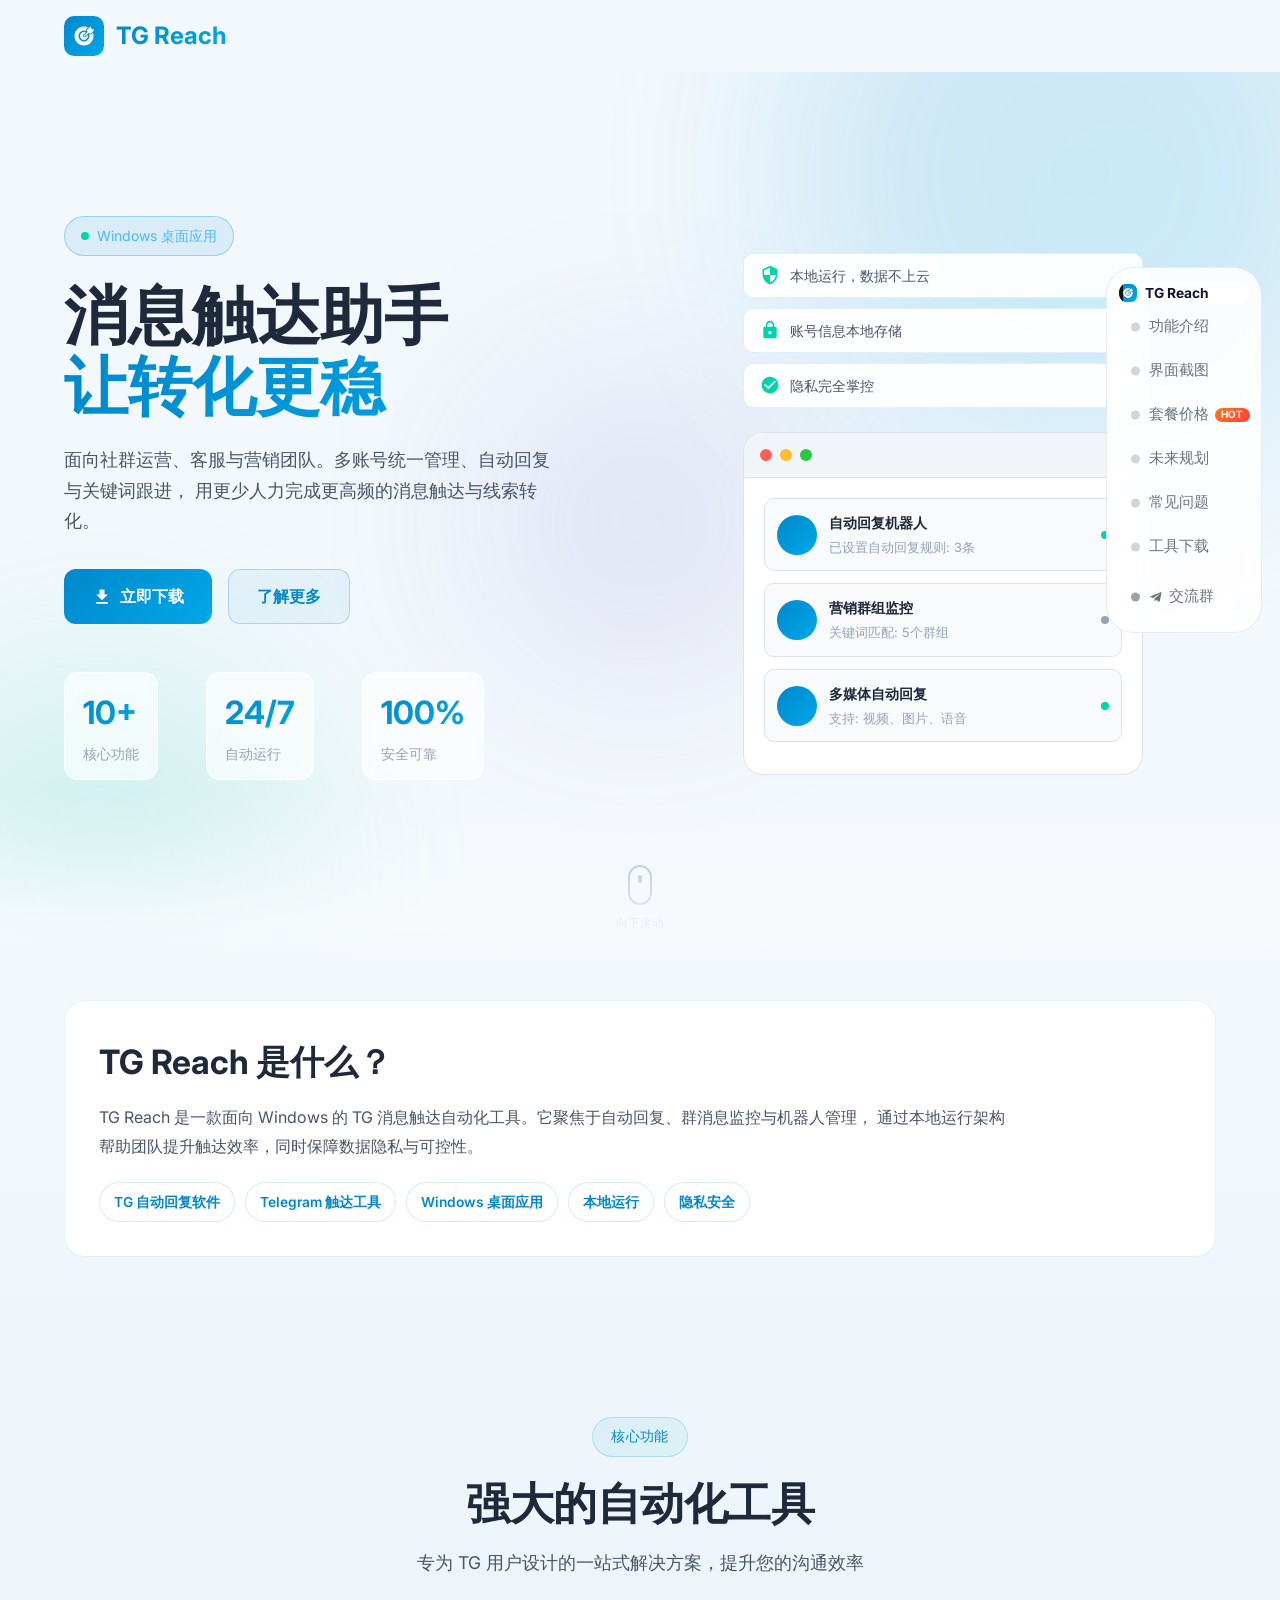
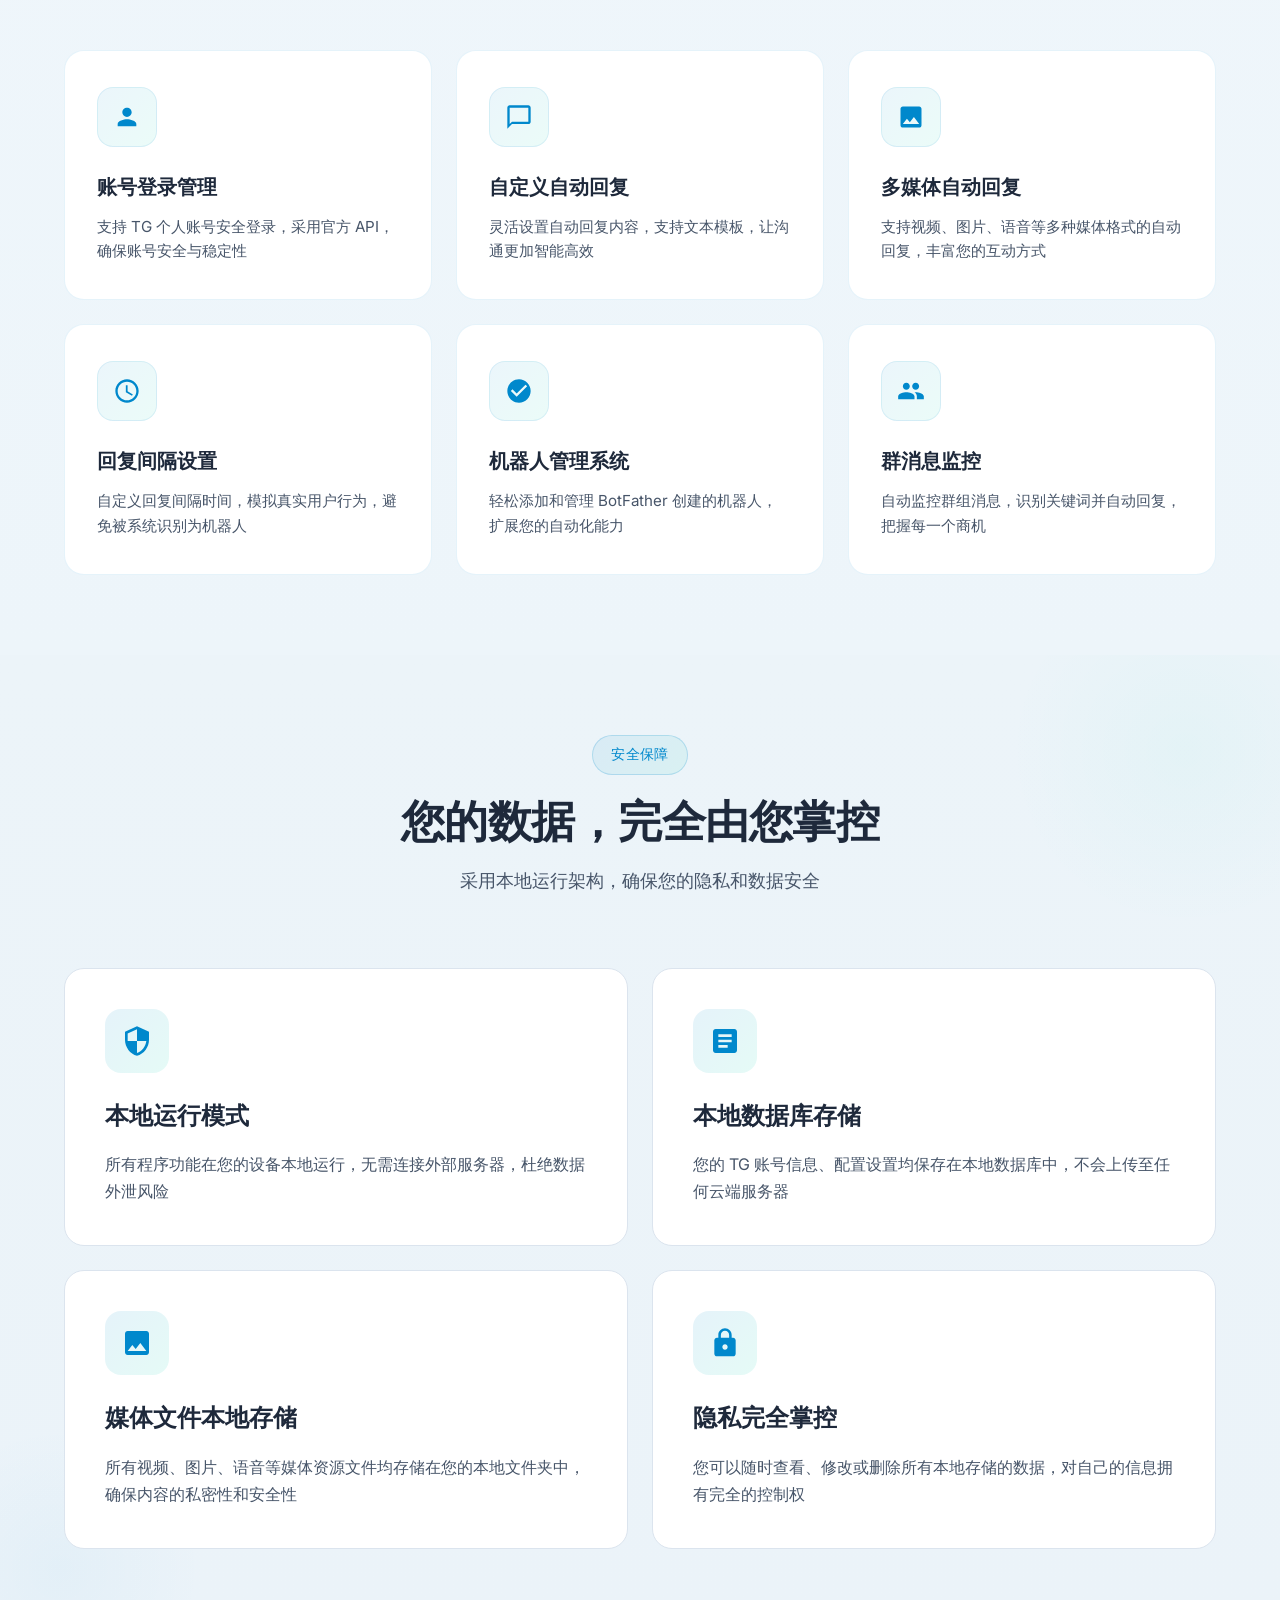
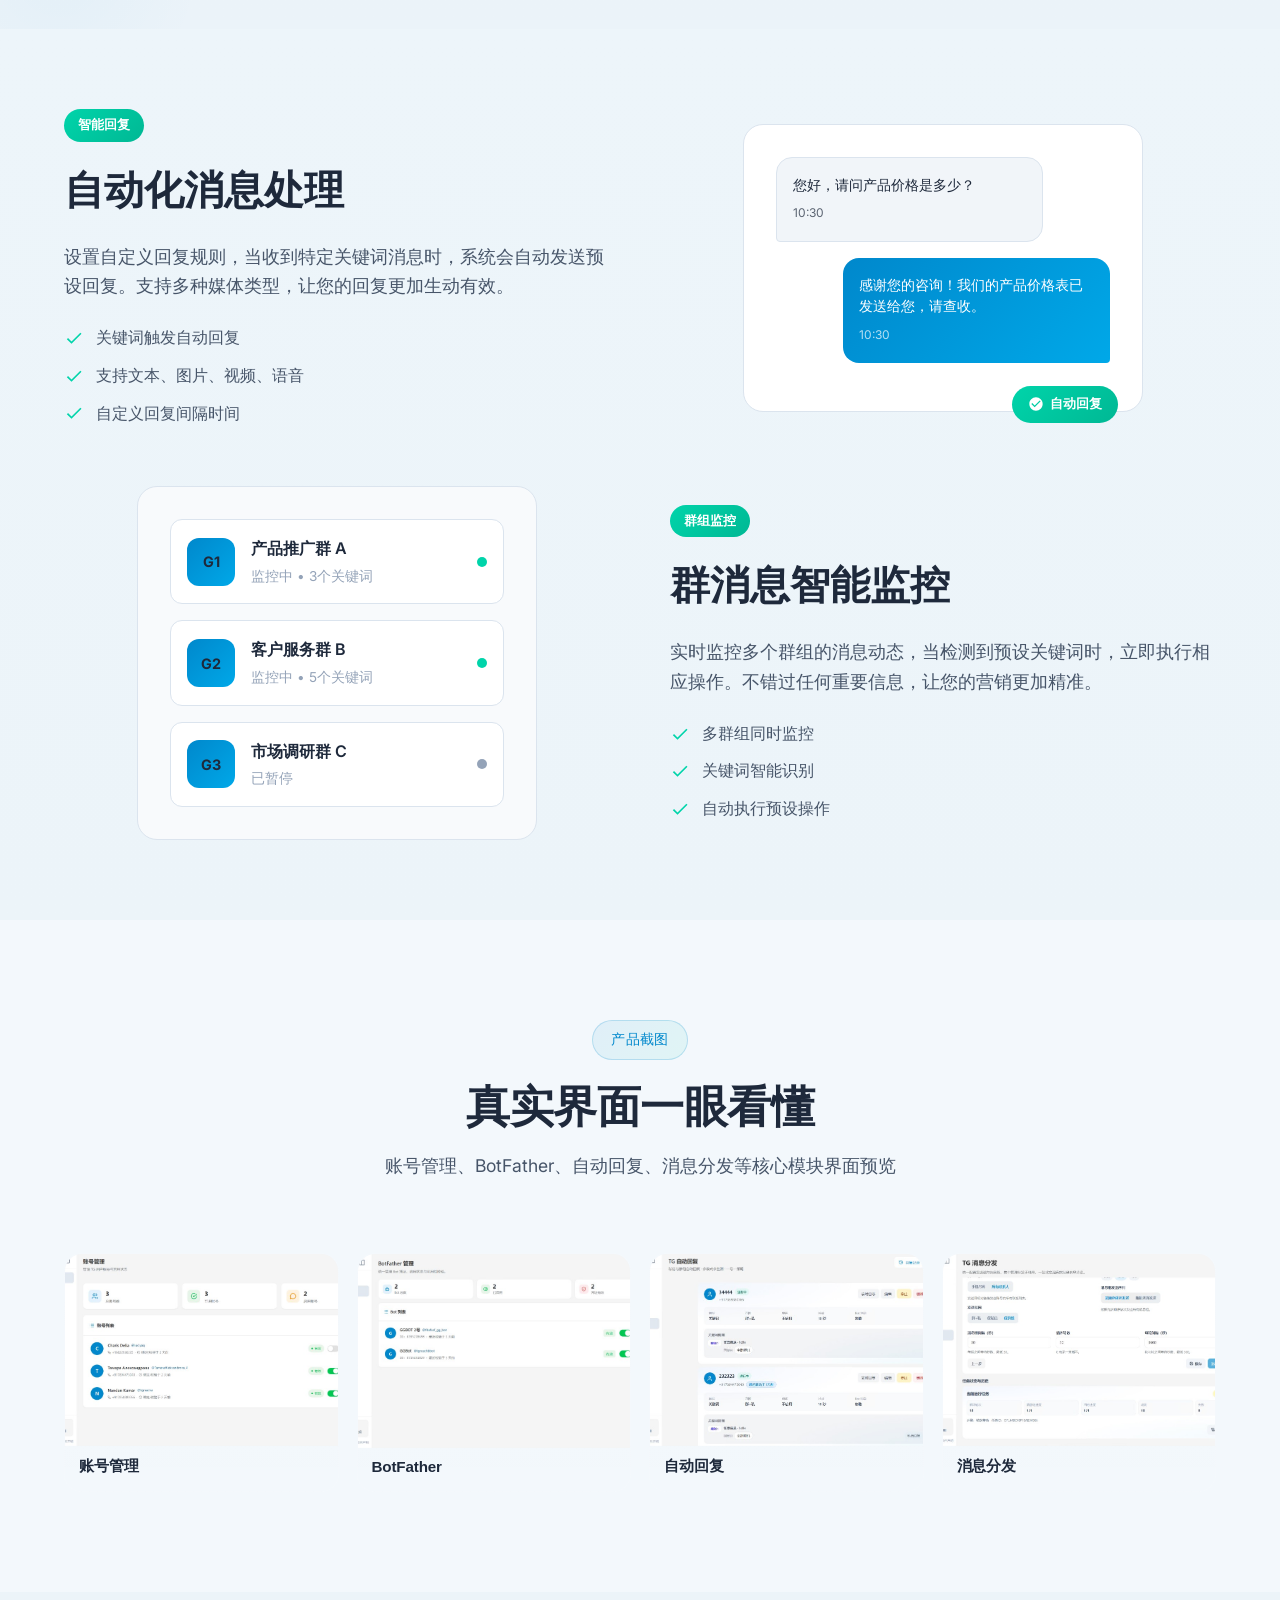
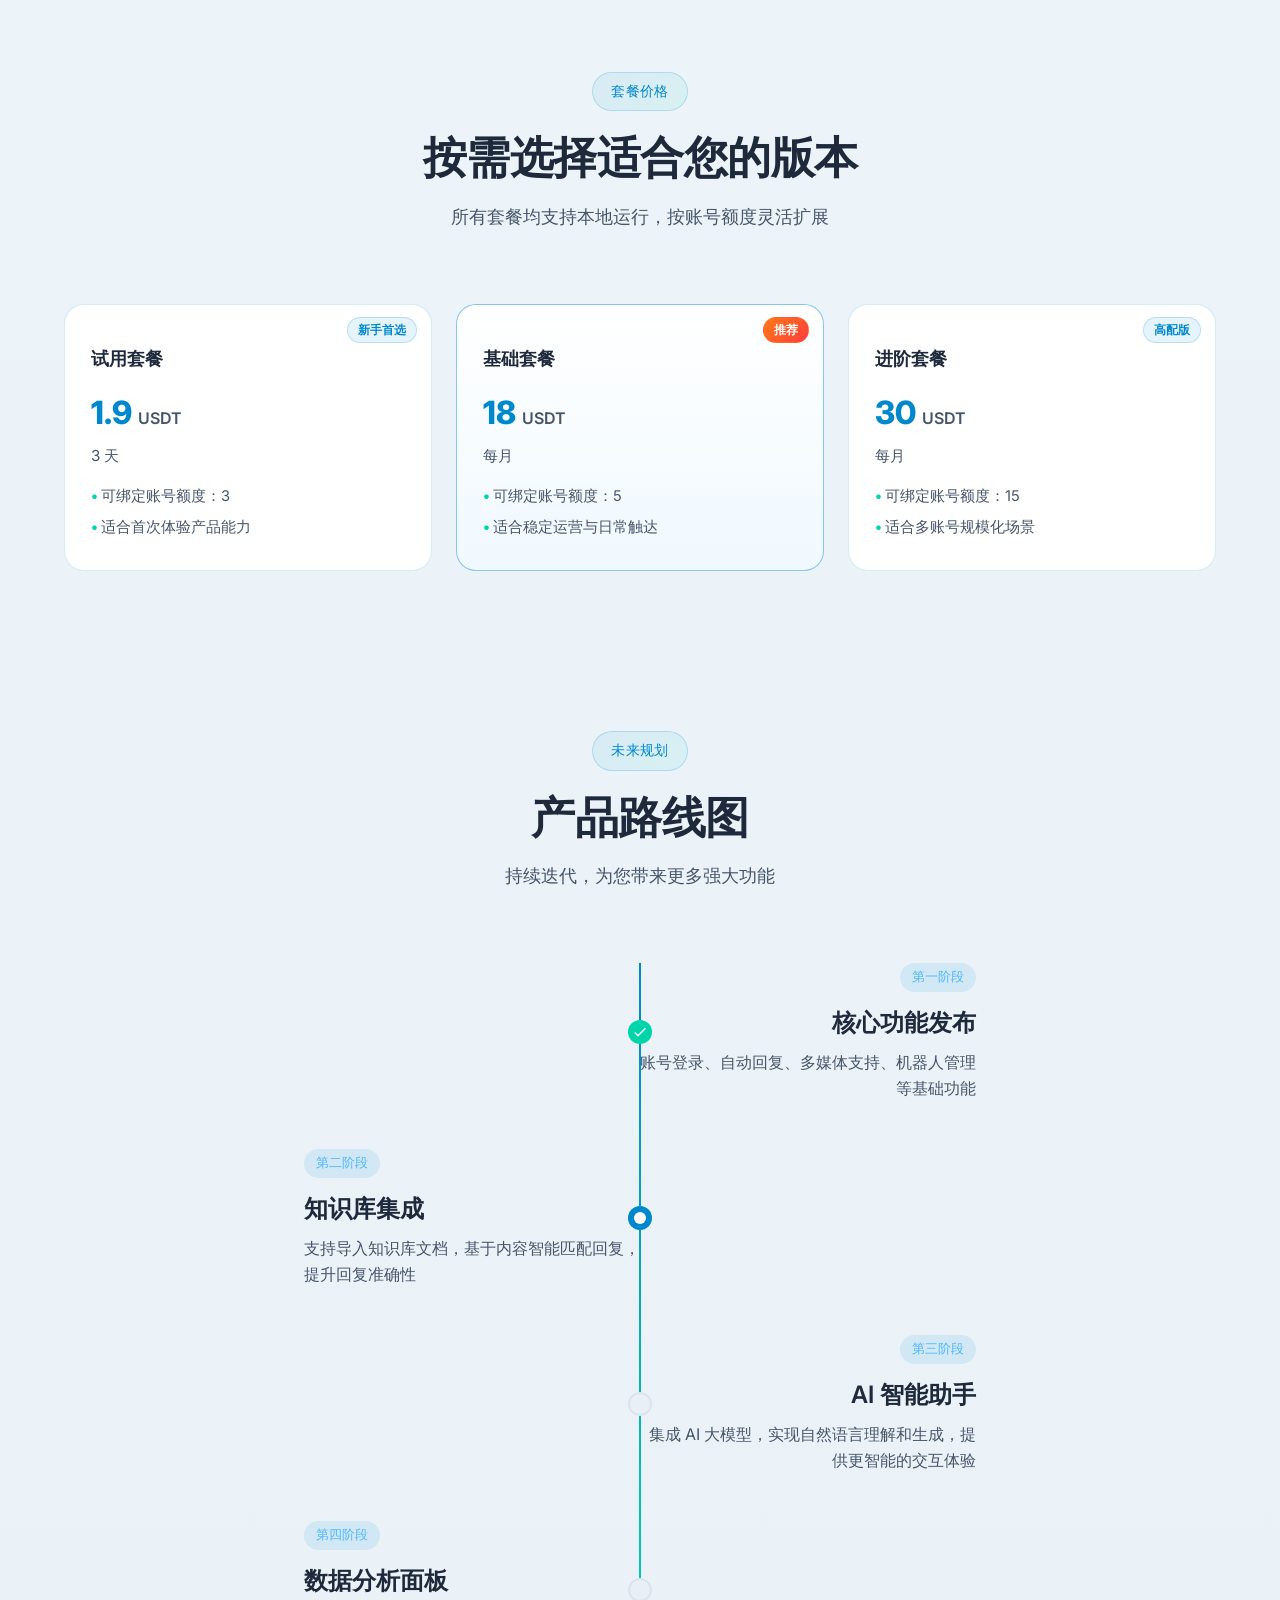
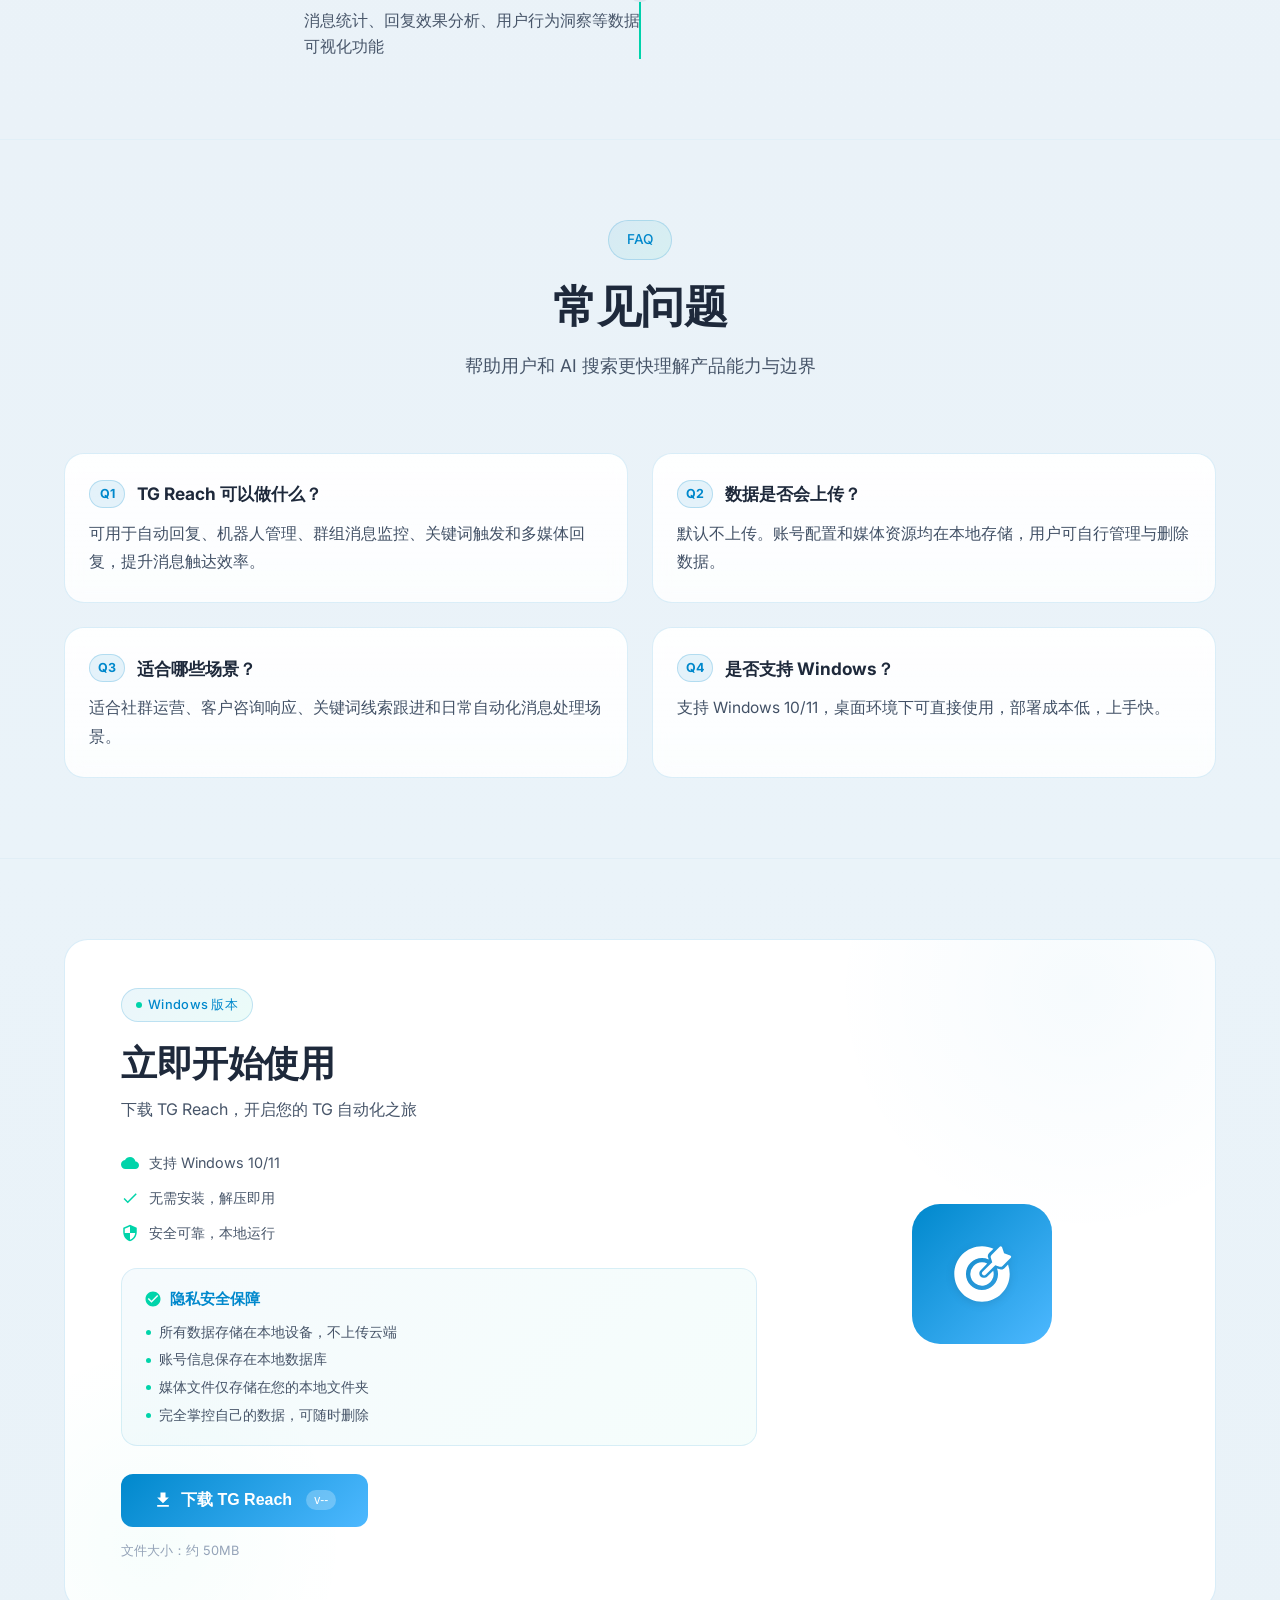
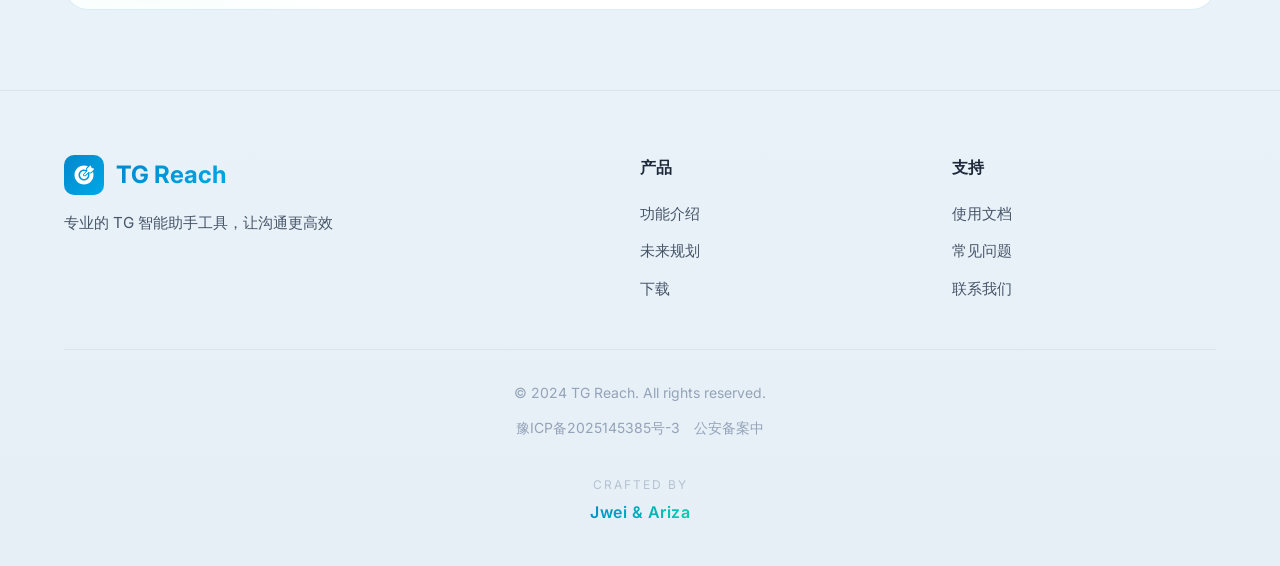
==== commit c8798642: "更新：优化下载地址获取、增加截图预览与维护页 Made-with: Cursor" ====
--- a/index.html
+++ b/index.html
@@ -452,6 +452,36 @@
         </div>
     </section>
 
+    <!-- 产品截图 -->
+    <section class="screenshots" id="screenshots">
+        <div class="container">
+            <div class="section-header">
+                <span class="section-tag">产品截图</span>
+                <h2 class="section-title">真实界面一眼看懂</h2>
+                <p class="section-desc">账号管理、BotFather、自动回复、消息分发等核心模块界面预览</p>
+            </div>
+
+            <div class="screenshots-grid">
+                <button class="screenshot-card" type="button" data-screenshot-src="assets/screenshots/account.png" data-screenshot-alt="账号管理界面截图">
+                    <img src="assets/screenshots/account.png" alt="账号管理界面截图" loading="lazy" />
+                    <span class="screenshot-caption">账号管理</span>
+                </button>
+                <button class="screenshot-card" type="button" data-screenshot-src="assets/screenshots/botfather.png" data-screenshot-alt="BotFather 管理界面截图">
+                    <img src="assets/screenshots/botfather.png" alt="BotFather 管理界面截图" loading="lazy" />
+                    <span class="screenshot-caption">BotFather</span>
+                </button>
+                <button class="screenshot-card" type="button" data-screenshot-src="assets/screenshots/autoreply.png" data-screenshot-alt="TG 自动回复界面截图">
+                    <img src="assets/screenshots/autoreply.png" alt="TG 自动回复界面截图" loading="lazy" />
+                    <span class="screenshot-caption">自动回复</span>
+                </button>
+                <button class="screenshot-card" type="button" data-screenshot-src="assets/screenshots/broadcast.png" data-screenshot-alt="TG 消息分发界面截图">
+                    <img src="assets/screenshots/broadcast.png" alt="TG 消息分发界面截图" loading="lazy" />
+                    <span class="screenshot-caption">消息分发</span>
+                </button>
+            </div>
+        </div>
+    </section>
+
     <!-- 套餐价格 -->
     <section class="pricing" id="pricing">
         <div class="container">
@@ -636,7 +666,7 @@
                             <path d="M19 9h-4V3H9v6H5l7 7 7-7zM5 18v2h14v-2H5z" fill="currentColor"/>
                         </svg>
                         下载 TG Reach
-                        <span class="version-tag">v1.0.0</span>
+                        <span class="version-tag">v--</span>
                     </button>
                     
                     <p class="download-note">文件大小：约 50MB</p>
@@ -689,6 +719,14 @@
             <div class="footer-bottom">
                 <p>&copy; 2024 TG Reach. All rights reserved.</p>
             </div>
+            <p class="footer-icp">
+                <a class="icp-link" href="https://beian.miit.gov.cn/" target="_blank" rel="noopener noreferrer">
+                    豫ICP备2025145385号-3
+                </a>
+                <a class="icp-link" href="https://beian.miit.gov.cn/" target="_blank" rel="noopener noreferrer">
+                    公安备案中
+                </a>
+            </p>
             <div class="footer-developer">
                 <span class="developer-label">Crafted by</span>
                 <span class="developer-text">Jwei & Ariza</span>
@@ -703,6 +741,20 @@
                 <path d="M12 2C6.48 2 2 6.48 2 12s4.48 10 10 10 10-4.48 10-10S17.52 2 12 2zm1 15h-2v-2h2v2zm0-4h-2V7h2v6z" fill="currentColor"/>
             </svg>
             <span class="toast-message">暂未发布，敬请期待！</span>
+        </div>
+    </div>
+
+    <!-- 截图预览（Lightbox） -->
+    <div class="lightbox" id="lightbox" aria-hidden="true">
+        <button class="lightbox-backdrop" type="button" aria-label="关闭预览"></button>
+        <div class="lightbox-dialog" role="dialog" aria-modal="true" aria-label="截图预览">
+            <button class="lightbox-close" type="button" aria-label="关闭预览">
+                <svg viewBox="0 0 24 24" fill="none" aria-hidden="true">
+                    <path d="M18.3 5.71a1 1 0 0 0-1.41 0L12 10.59 7.11 5.7A1 1 0 1 0 5.7 7.11L10.59 12 5.7 16.89a1 1 0 1 0 1.41 1.41L12 13.41l4.89 4.89a1 1 0 0 0 1.41-1.41L13.41 12l4.89-4.89a1 1 0 0 0 0-1.4z" fill="currentColor"/>
+                </svg>
+            </button>
+            <img class="lightbox-image" id="lightboxImage" alt="" />
+            <p class="lightbox-caption" id="lightboxCaption"></p>
         </div>
     </div>
 
@@ -717,6 +769,7 @@
             <span class="side-nav-brand-text">TG Reach</span>
         </a>
         <a href="#features">功能介绍</a>
+        <a href="#screenshots">界面截图</a>
         <a href="#pricing">套餐价格 <span class="menu-hot" aria-label="爆火">HOT</span></a>
         <a href="#roadmap">未来规划</a>
         <a href="#faq">常见问题</a>
--- a/styles.css
+++ b/styles.css
@@ -1805,6 +1805,27 @@
     color: var(--text-muted);
 }
 
+.footer-icp {
+    margin-top: 12px;
+    display: flex;
+    justify-content: center;
+    align-items: center;
+    gap: 14px;
+    flex-wrap: wrap;
+    text-align: center;
+}
+
+.icp-link {
+    font-size: 0.875rem;
+    color: var(--text-muted);
+    text-decoration: none;
+    transition: color var(--transition-fast);
+}
+
+.icp-link:hover {
+    color: var(--primary-light);
+}
+
 .footer-developer {
     text-align: center;
     padding: 20px 0 8px;
@@ -2380,6 +2401,175 @@
 .btn:disabled {
     opacity: 0.7;
     cursor: not-allowed;
+}
+
+/* ========================================
+   产品截图（缩略图网格 + 预览）
+   ======================================== */
+.screenshots {
+    padding: 100px 0;
+    background: var(--bg-primary);
+}
+
+.screenshots-grid {
+    margin-top: 40px;
+    display: grid;
+    grid-template-columns: repeat(4, minmax(0, 1fr));
+    gap: 18px;
+}
+
+.screenshot-card {
+    position: relative;
+    border: 1px solid rgba(255, 255, 255, 0.08);
+    background: linear-gradient(180deg, rgba(255,255,255,0.04), rgba(255,255,255,0.02));
+    border-radius: 18px;
+    overflow: hidden;
+    padding: 0;
+    cursor: pointer;
+    transition: transform var(--transition-fast), border-color var(--transition-fast), background var(--transition-fast);
+    text-align: left;
+}
+
+.screenshot-card::before {
+    content: "";
+    position: absolute;
+    inset: 0;
+    background: radial-gradient(1200px 400px at 20% 10%, rgba(0, 136, 204, 0.14), transparent 60%);
+    opacity: 0;
+    transition: opacity var(--transition-fast);
+    pointer-events: none;
+}
+
+.screenshot-card img {
+    width: 100%;
+    height: 190px; /* 让缩略图更小更整齐 */
+    object-fit: cover;
+    display: block;
+    transform: scale(1.02);
+    transition: transform var(--transition-fast);
+}
+
+.screenshot-caption {
+    display: block;
+    padding: 12px 14px 14px;
+    font-weight: 600;
+    color: var(--text-primary);
+    font-size: 0.95rem;
+    letter-spacing: -0.01em;
+}
+
+.screenshot-card:hover {
+    transform: translateY(-2px);
+    border-color: rgba(0, 136, 204, 0.35);
+}
+
+.screenshot-card:hover::before {
+    opacity: 1;
+}
+
+.screenshot-card:hover img {
+    transform: scale(1.06);
+}
+
+.screenshot-card:focus-visible {
+    outline: 2px solid rgba(0, 136, 204, 0.55);
+    outline-offset: 2px;
+}
+
+@media (max-width: 1024px) {
+    .screenshots-grid {
+        grid-template-columns: repeat(2, minmax(0, 1fr));
+        gap: 16px;
+    }
+    .screenshot-card img {
+        height: 220px;
+    }
+}
+
+@media (max-width: 480px) {
+    .screenshots {
+        padding: 70px 0;
+    }
+    .screenshots-grid {
+        grid-template-columns: 1fr;
+    }
+    .screenshot-card img {
+        height: 200px;
+    }
+}
+
+.lightbox {
+    position: fixed;
+    inset: 0;
+    z-index: 9999;
+    display: none;
+}
+
+.lightbox.show {
+    display: block;
+}
+
+.lightbox-backdrop {
+    position: absolute;
+    inset: 0;
+    background: rgba(10, 12, 18, 0.72);
+    border: none;
+    width: 100%;
+    height: 100%;
+    cursor: zoom-out;
+}
+
+.lightbox-dialog {
+    position: relative;
+    max-width: min(1040px, calc(100vw - 32px));
+    max-height: calc(100vh - 32px);
+    margin: 16px auto;
+    border-radius: 18px;
+    overflow: hidden;
+    border: 1px solid rgba(255,255,255,0.12);
+    background: rgba(16, 18, 26, 0.94);
+    backdrop-filter: blur(10px);
+}
+
+.lightbox-image {
+    width: 100%;
+    height: auto;
+    max-height: calc(100vh - 150px);
+    object-fit: contain;
+    display: block;
+    background: rgba(0,0,0,0.25);
+}
+
+.lightbox-caption {
+    padding: 12px 16px 16px;
+    color: rgba(255,255,255,0.85);
+    font-size: 0.95rem;
+}
+
+.lightbox-close {
+    position: absolute;
+    top: 10px;
+    right: 10px;
+    width: 40px;
+    height: 40px;
+    border-radius: 12px;
+    border: 1px solid rgba(255,255,255,0.14);
+    background: rgba(255,255,255,0.06);
+    color: #fff;
+    display: grid;
+    place-items: center;
+    cursor: pointer;
+    transition: background var(--transition-fast), border-color var(--transition-fast);
+}
+
+.lightbox-close:hover {
+    background: rgba(255,255,255,0.10);
+    border-color: rgba(255,255,255,0.22);
+}
+
+.lightbox-close svg {
+    width: 20px;
+    height: 20px;
 }
 
 /* ========================================
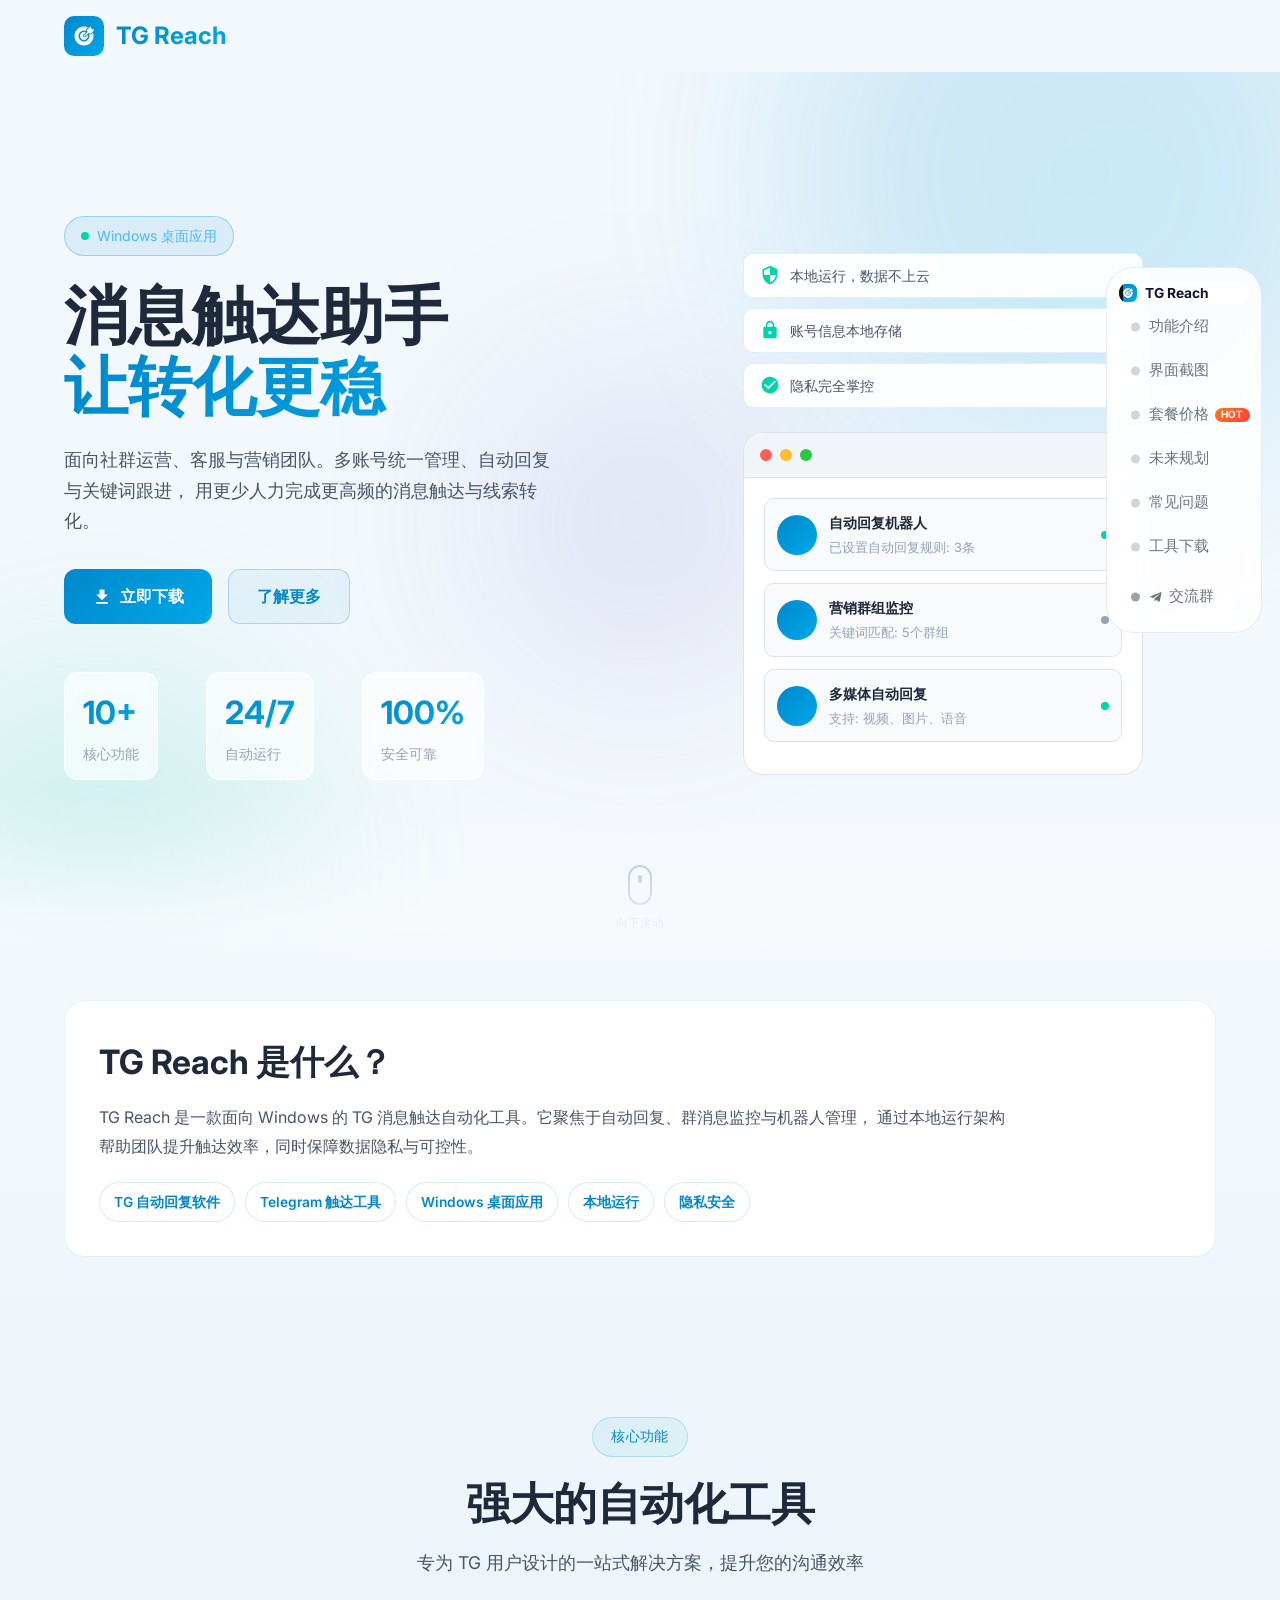
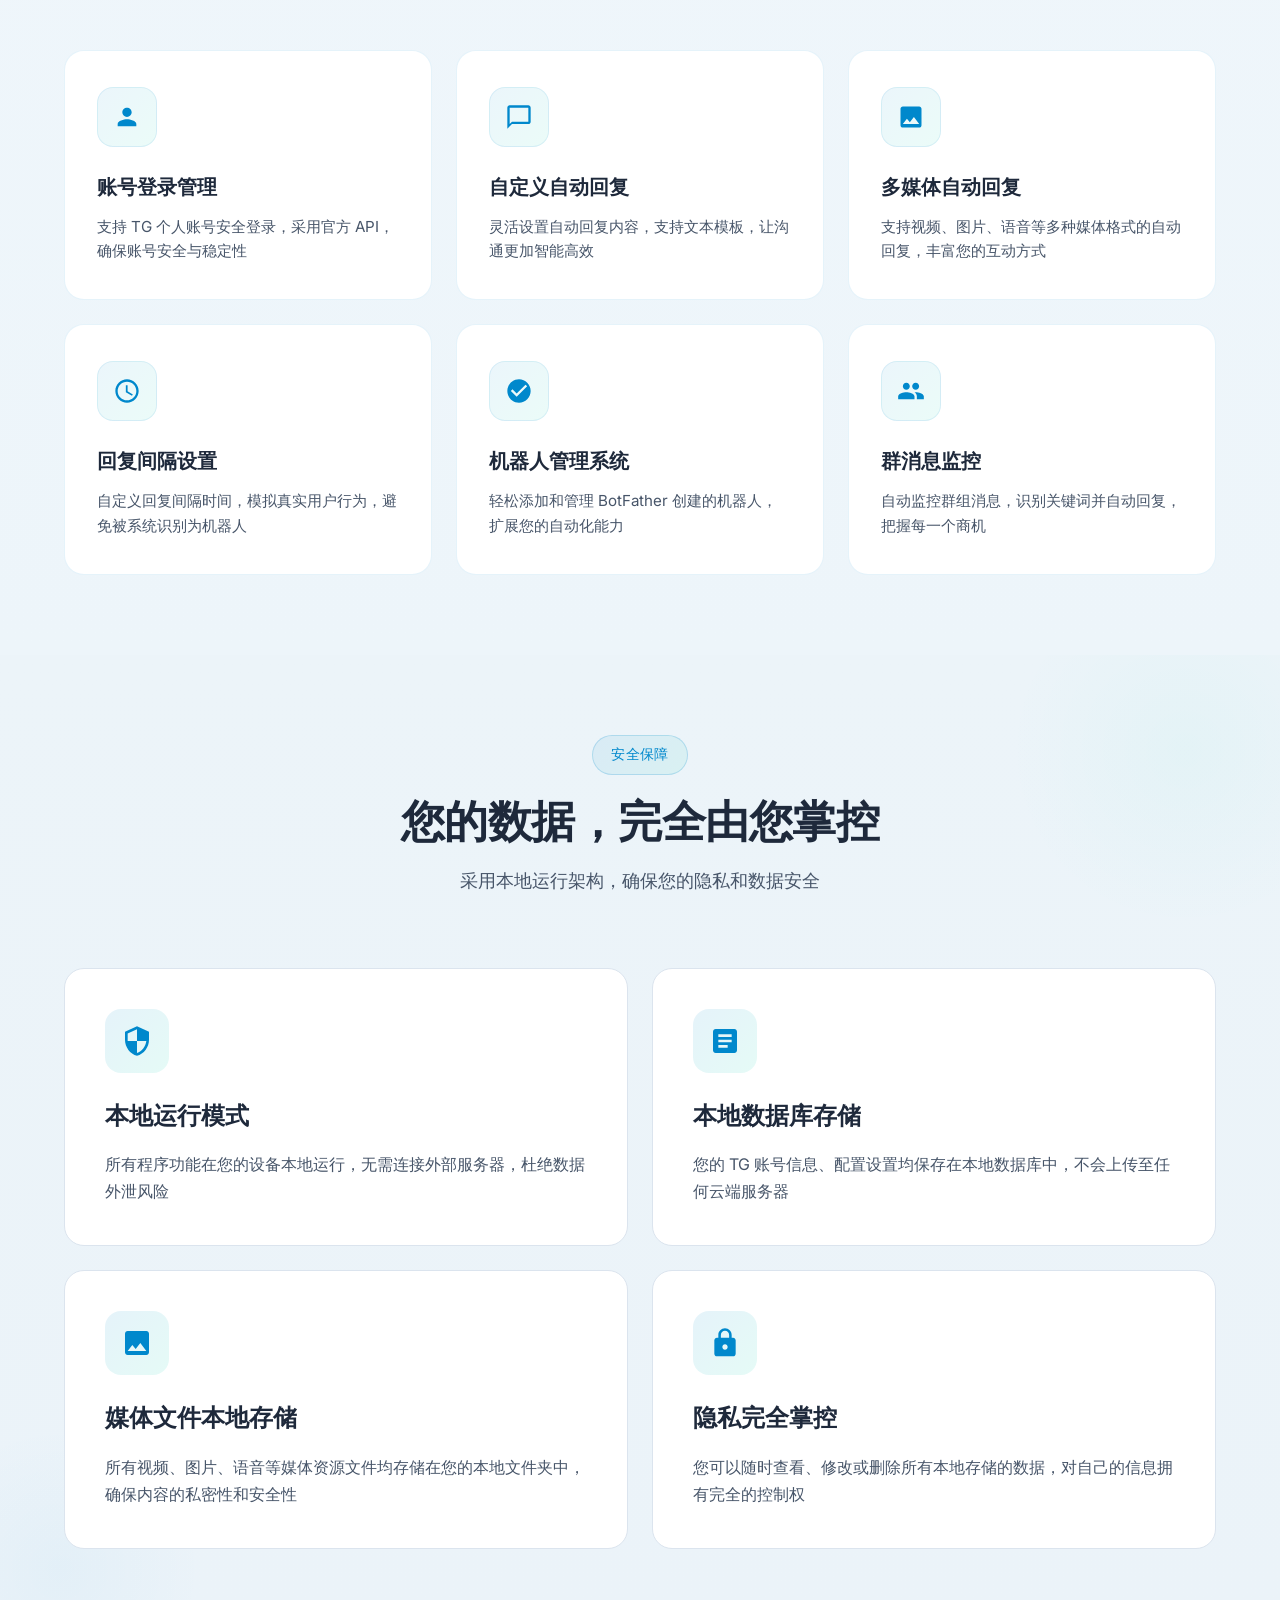
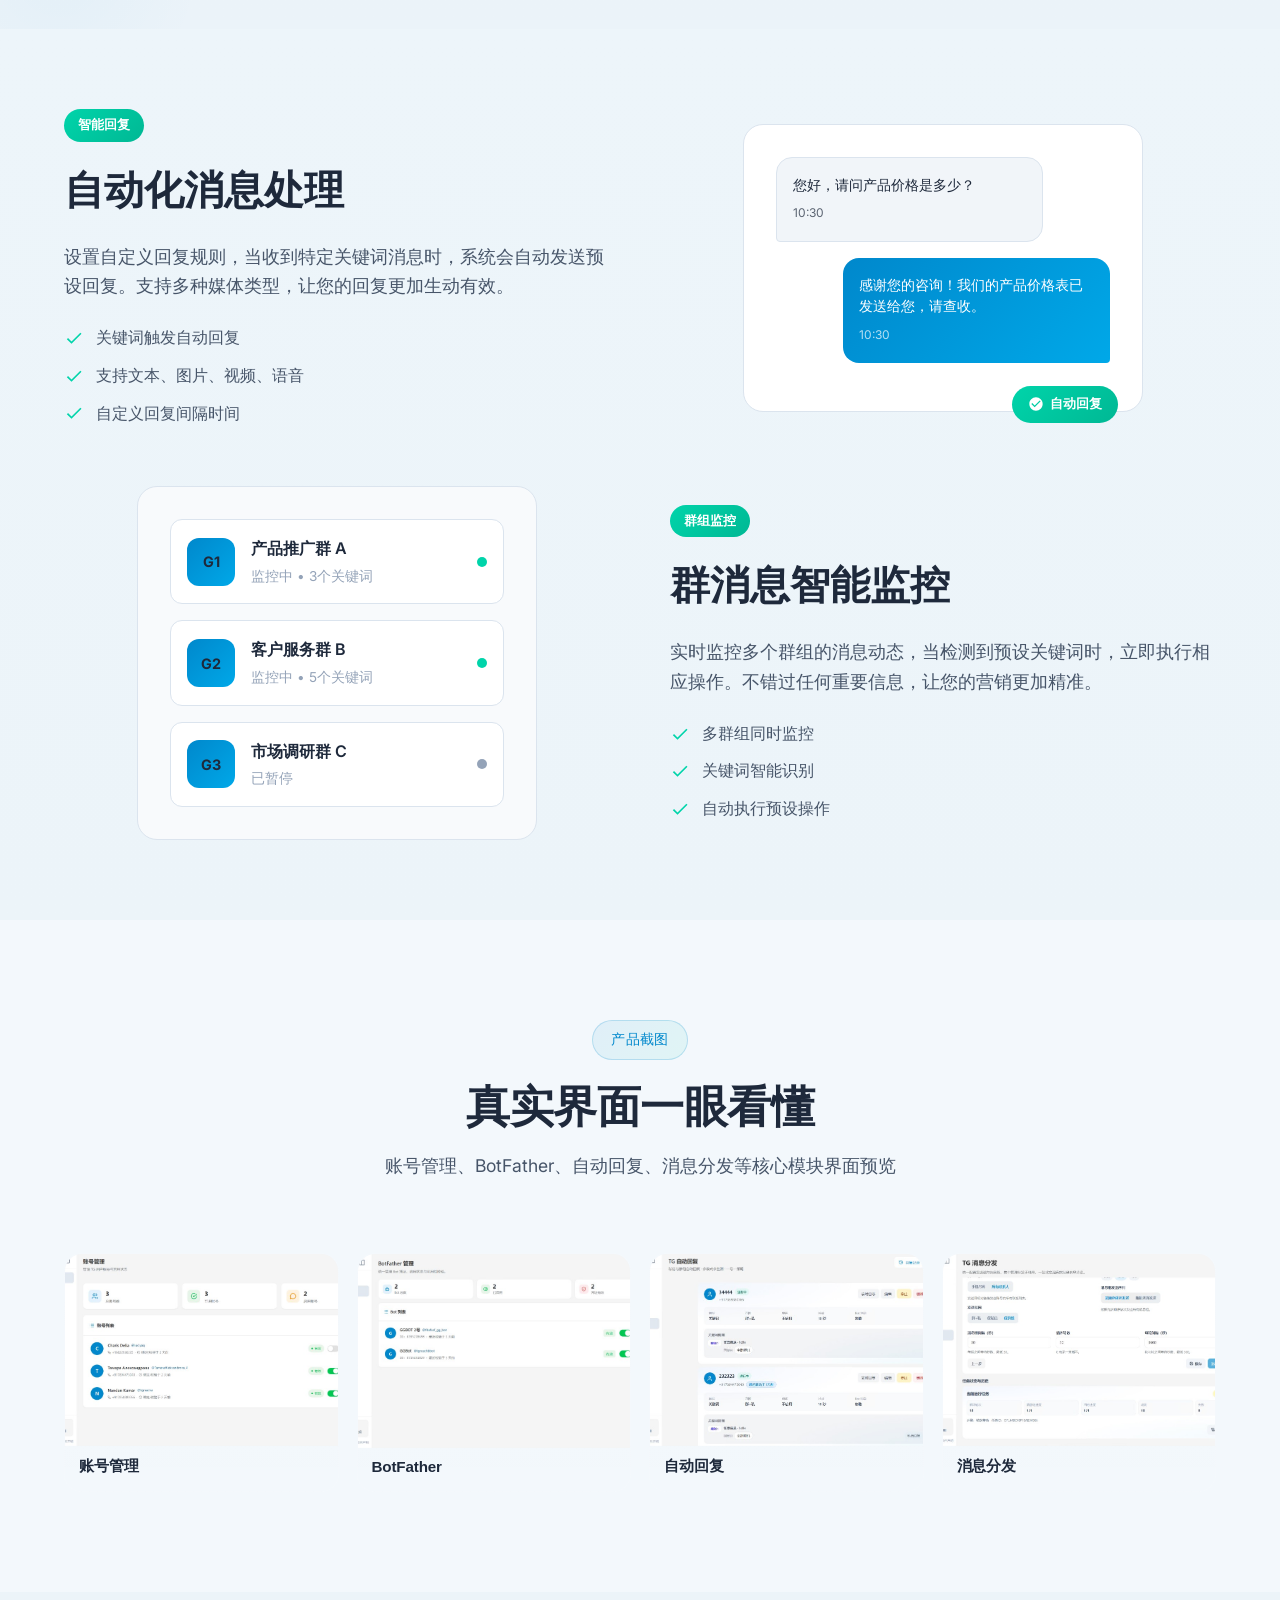
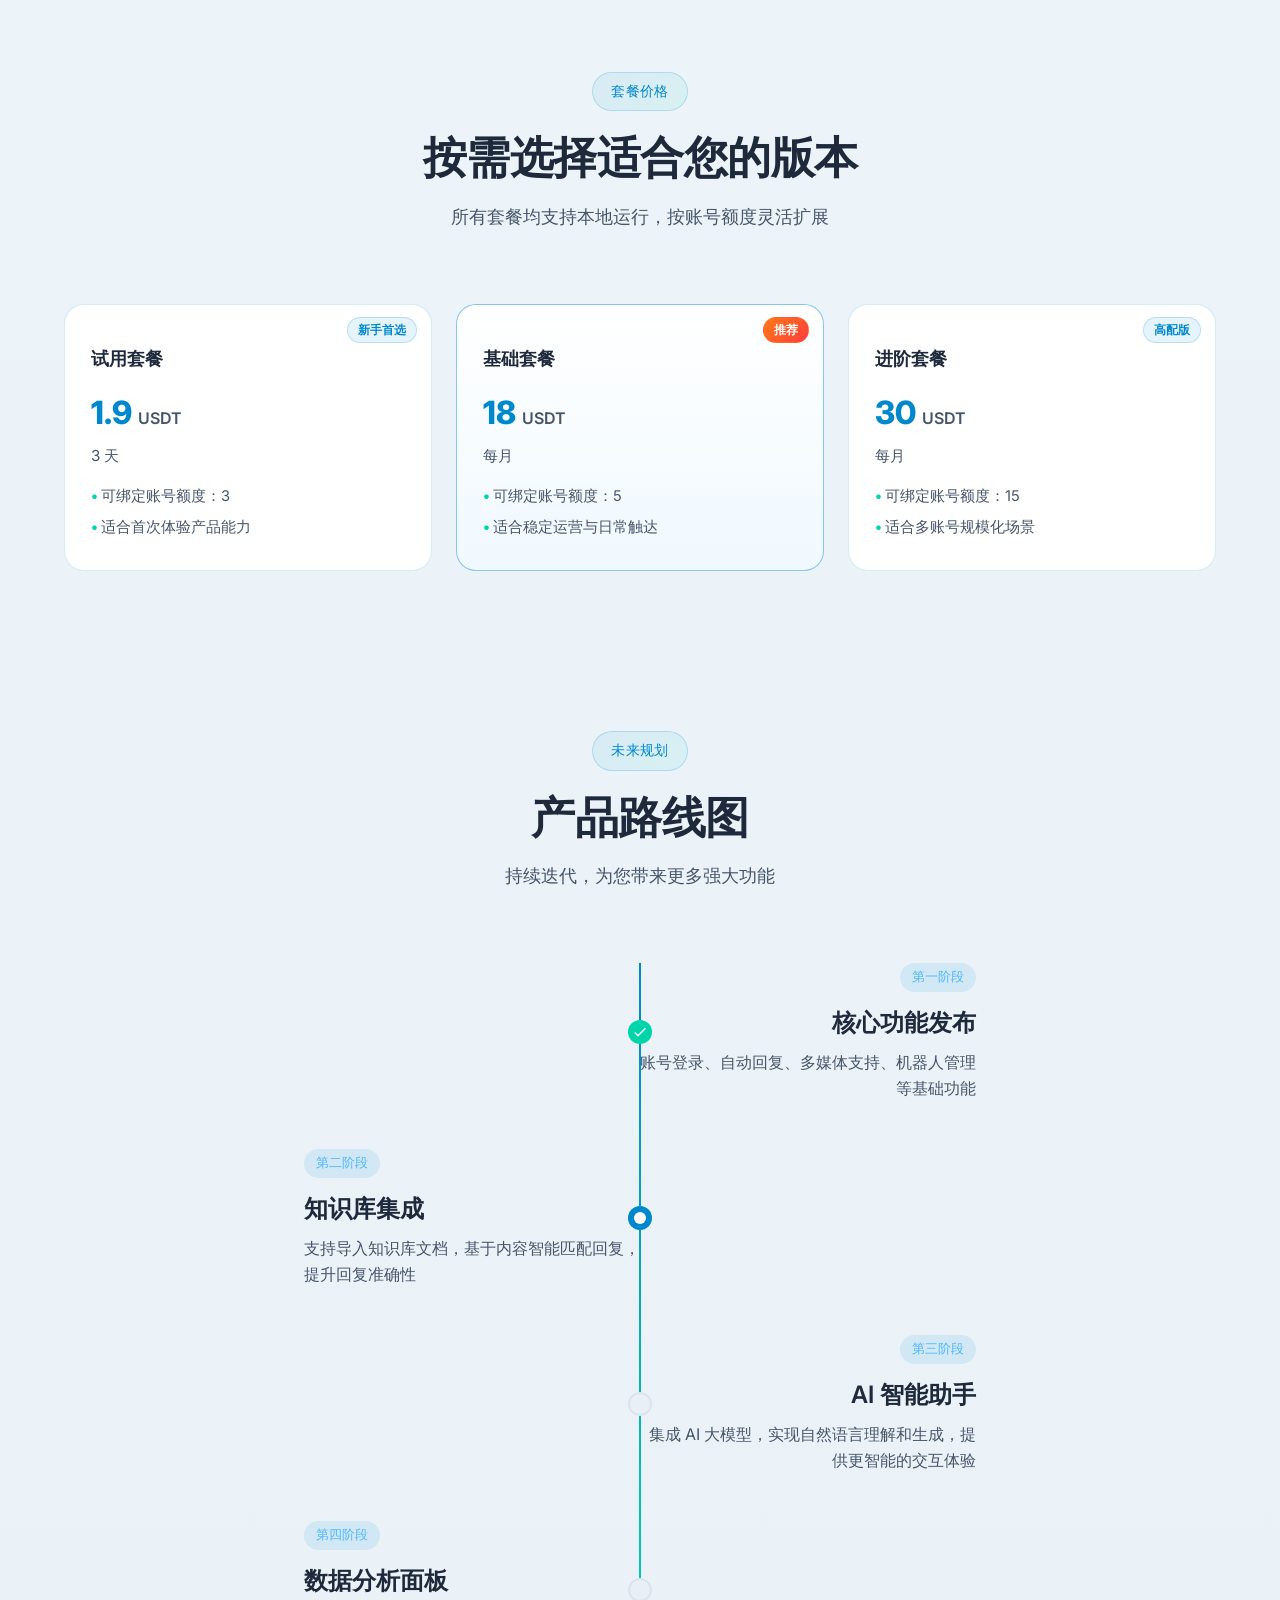
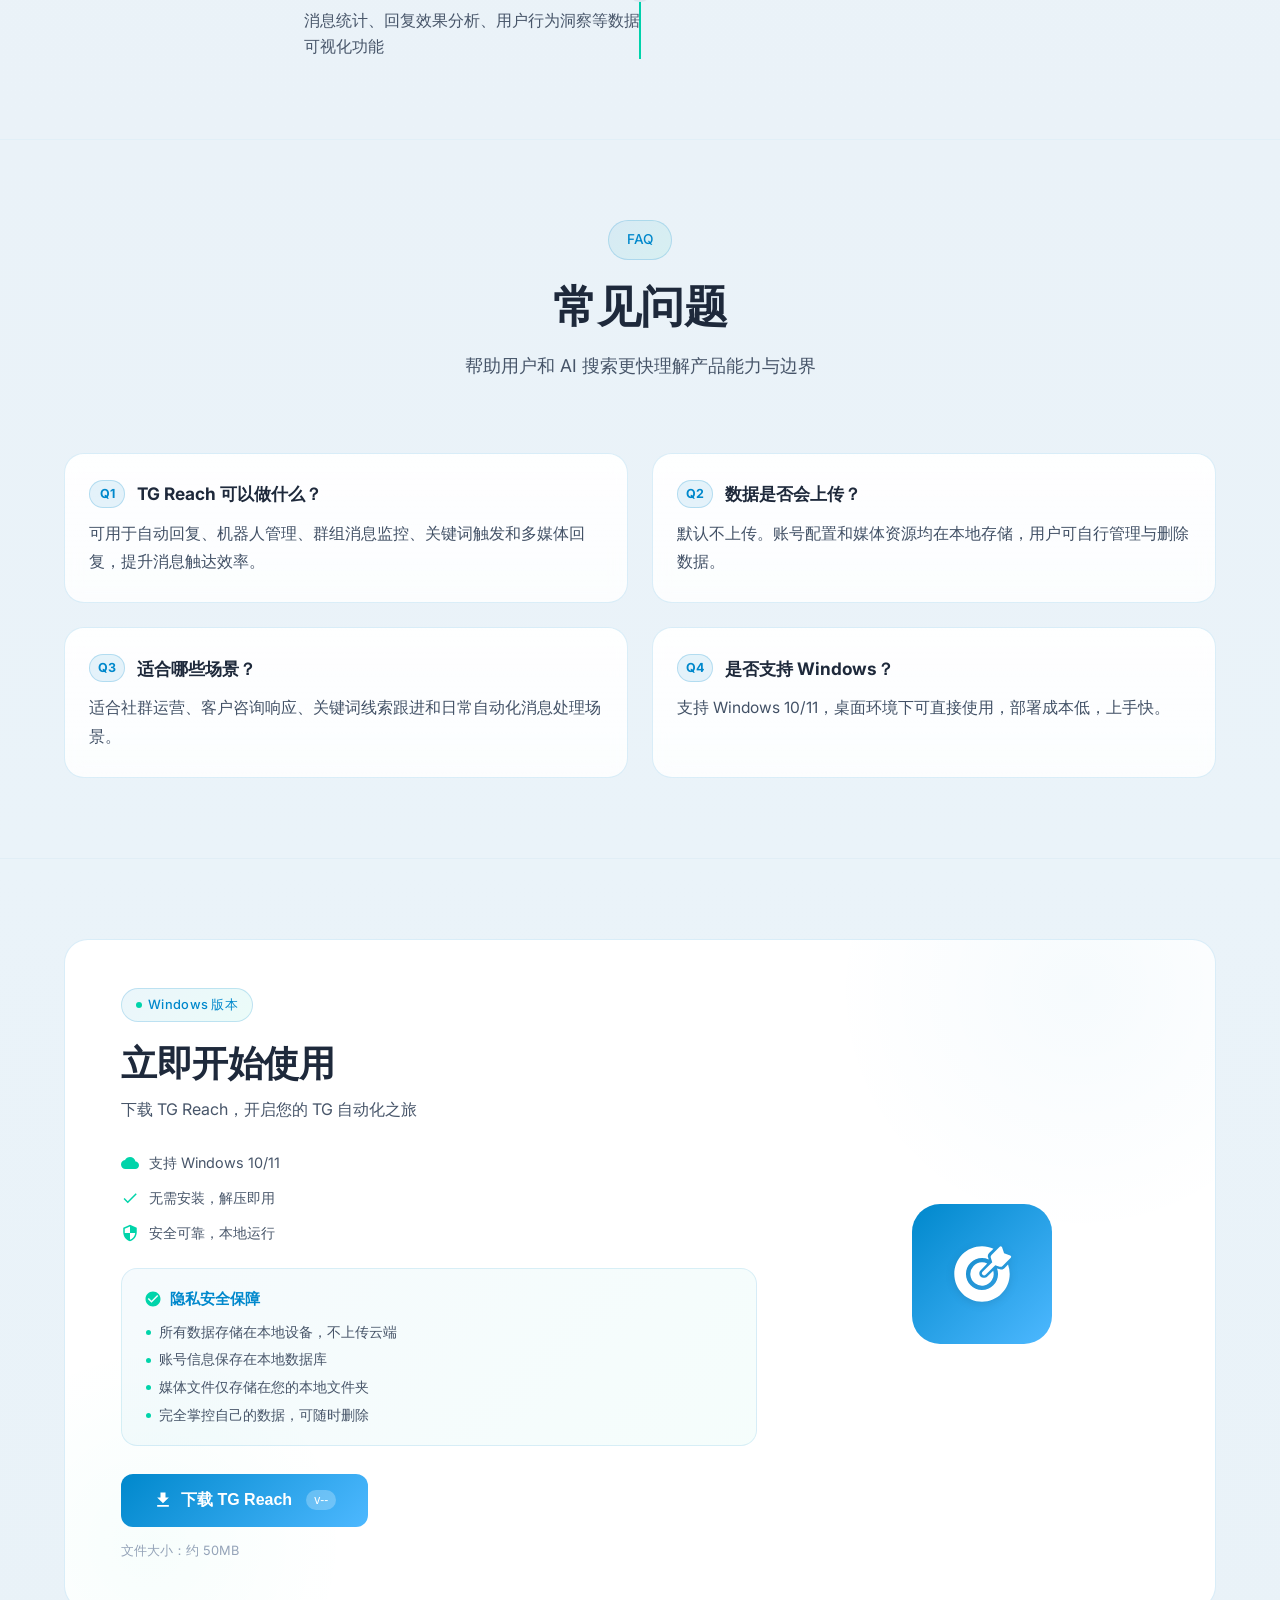
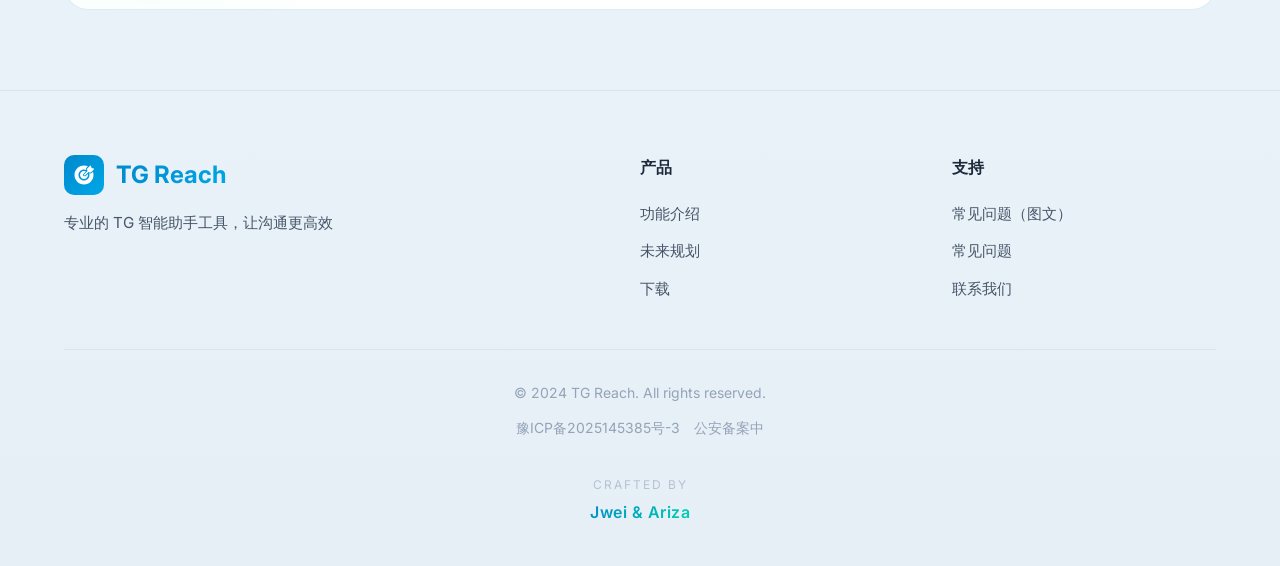
==== commit cbc9bb95: "更新：新增常见问题图文与视频教程页面。 补充代理设置、群消息关键词检测步骤和视频详细教程，支持左侧目录跳转与图片点击预览。  Made-with: Cursor" ====
--- a/index.html
+++ b/index.html
@@ -709,7 +709,7 @@
                     <div class="footer-column">
                         <h4>支持</h4>
                         <ul>
-                            <li><a href="#">使用文档</a></li>
+                            <li><a href="faq.html">常见问题（图文）</a></li>
                             <li><a href="#">常见问题</a></li>
                             <li><a href="https://t.me/TG_Reach_a" target="_blank" rel="noopener noreferrer">联系我们</a></li>
                         </ul>
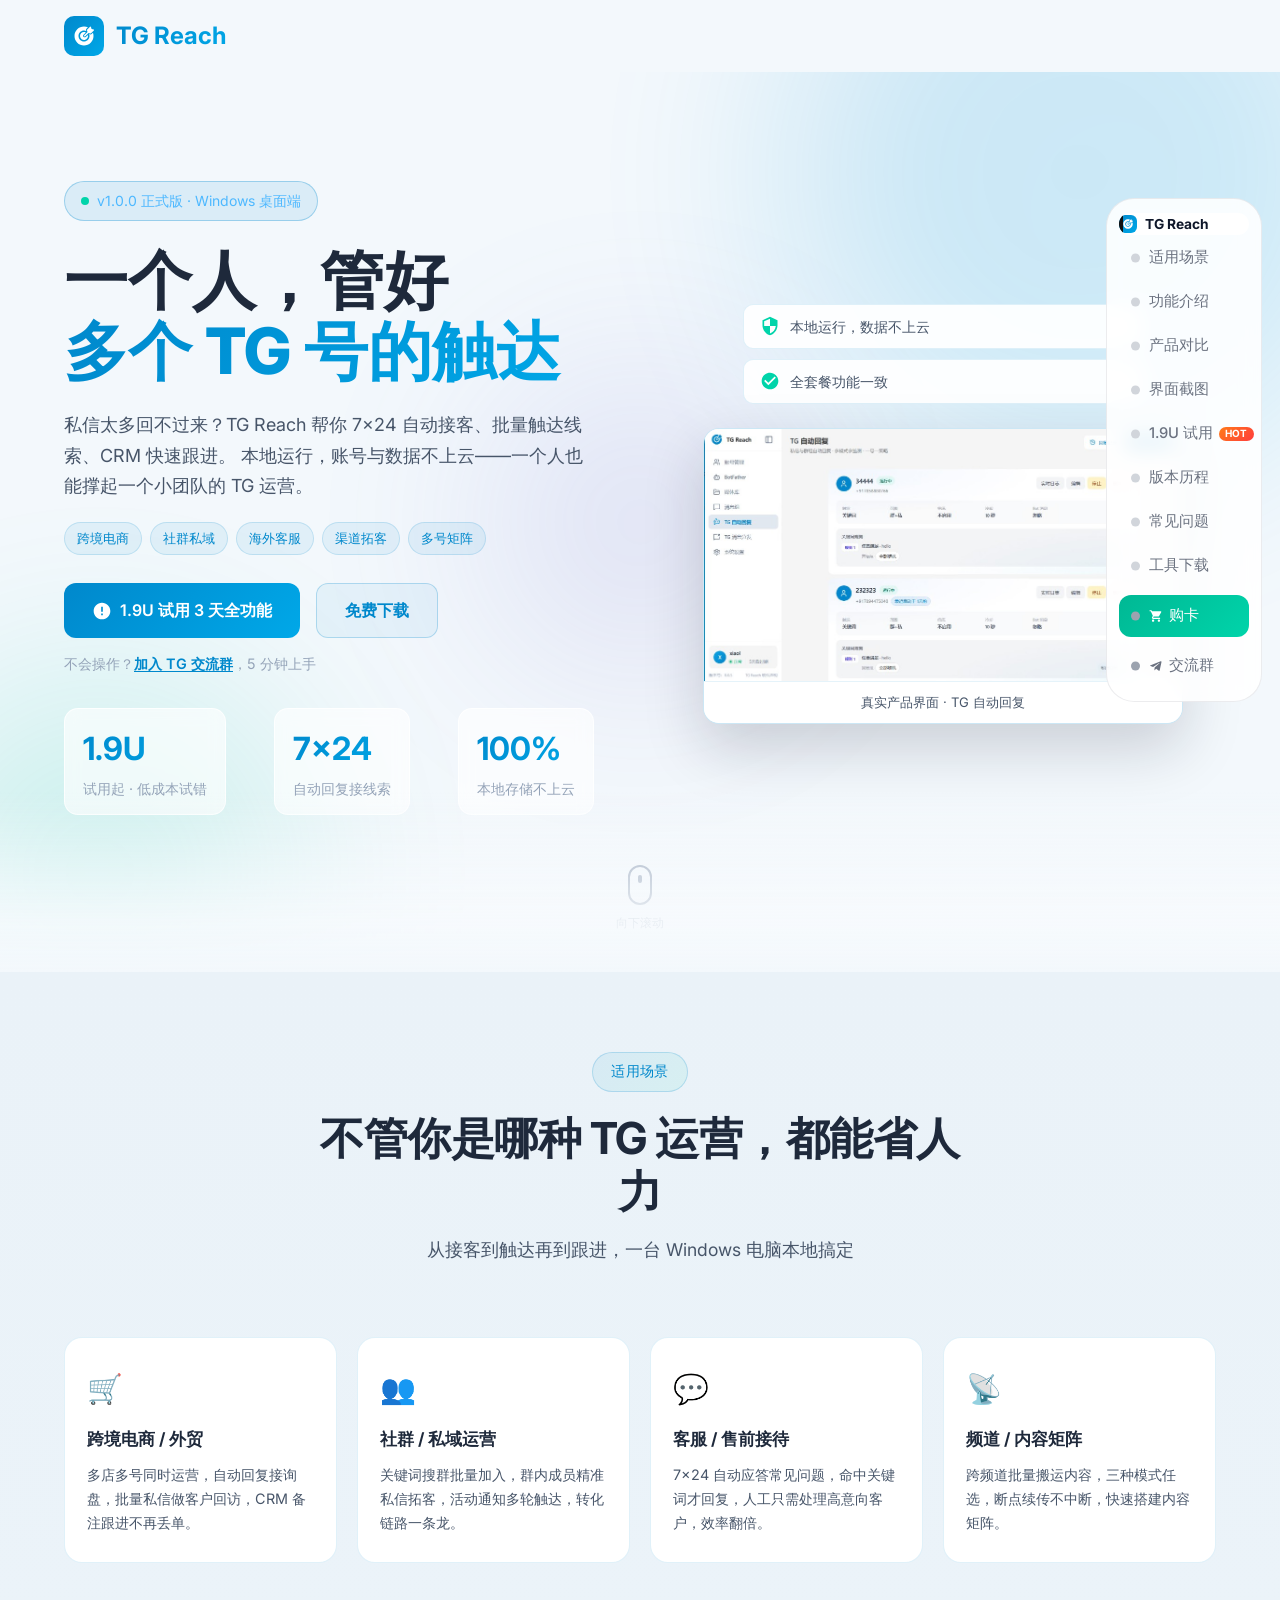
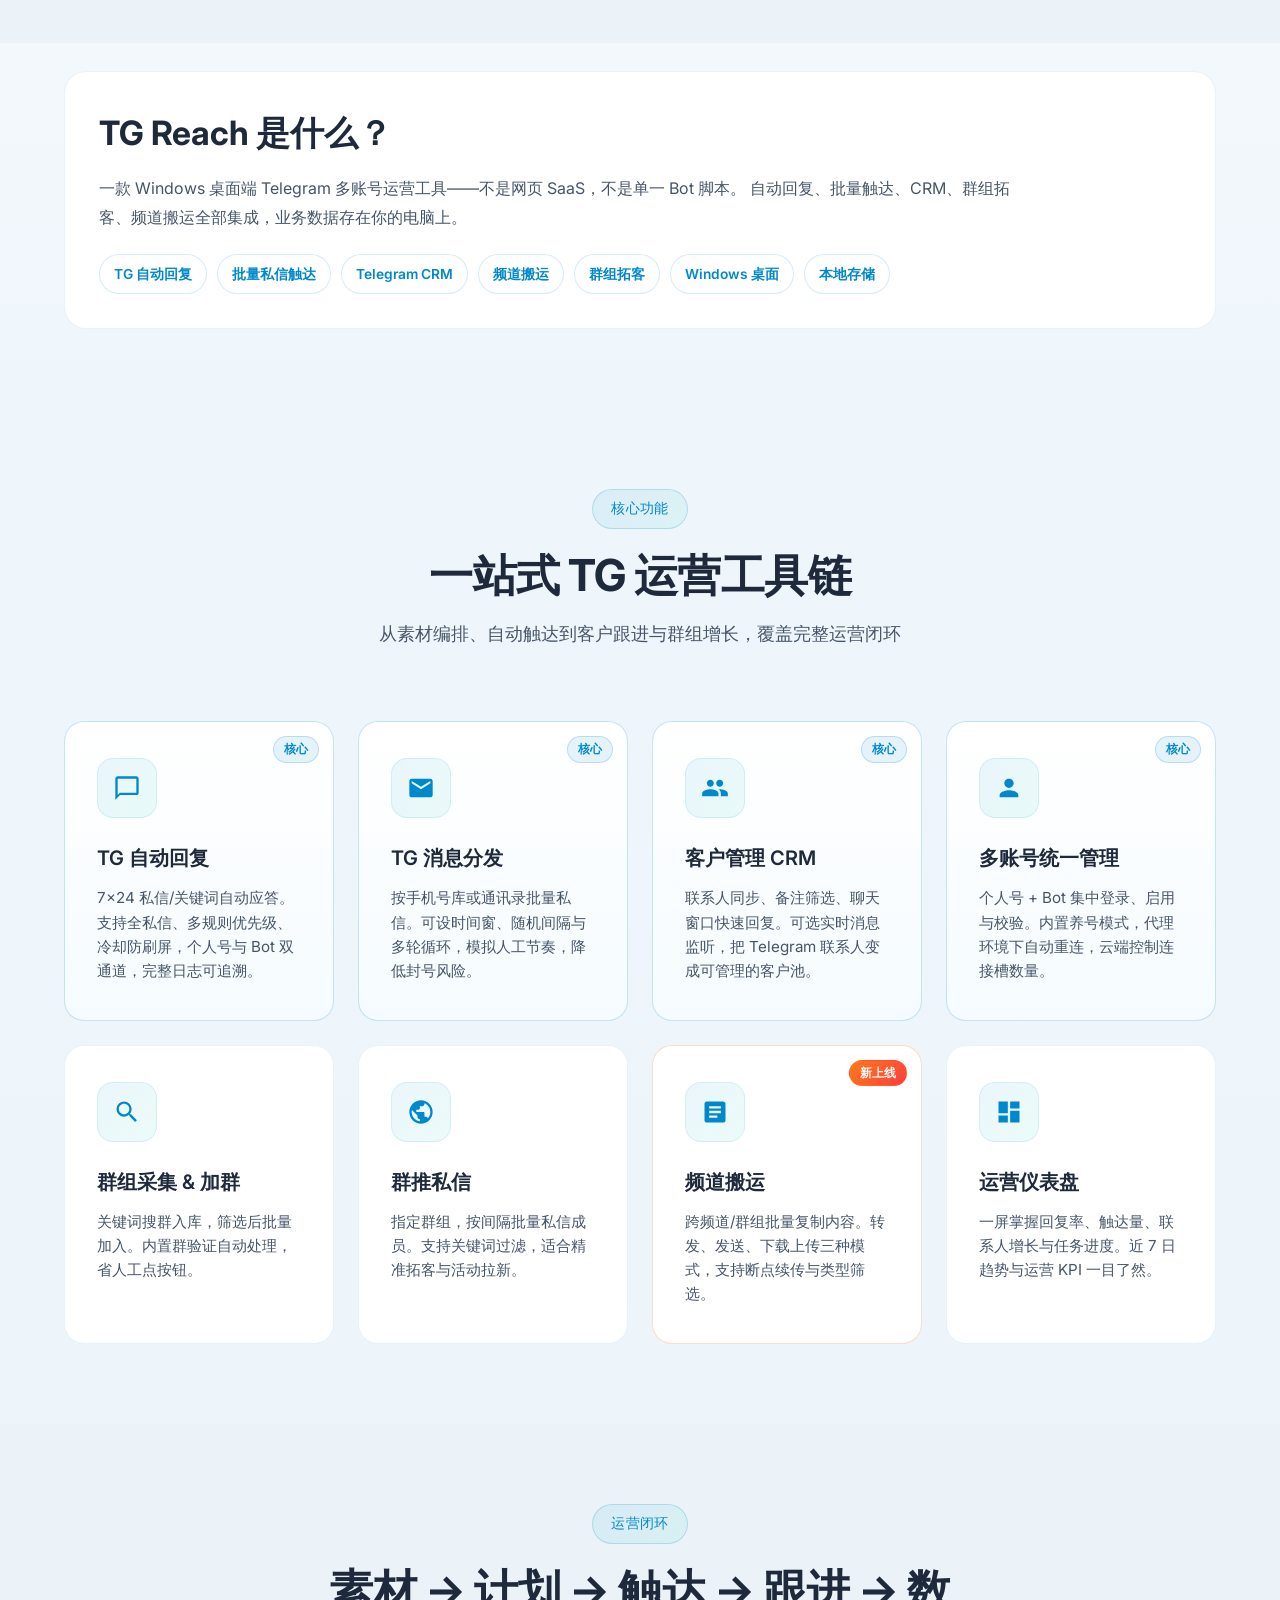
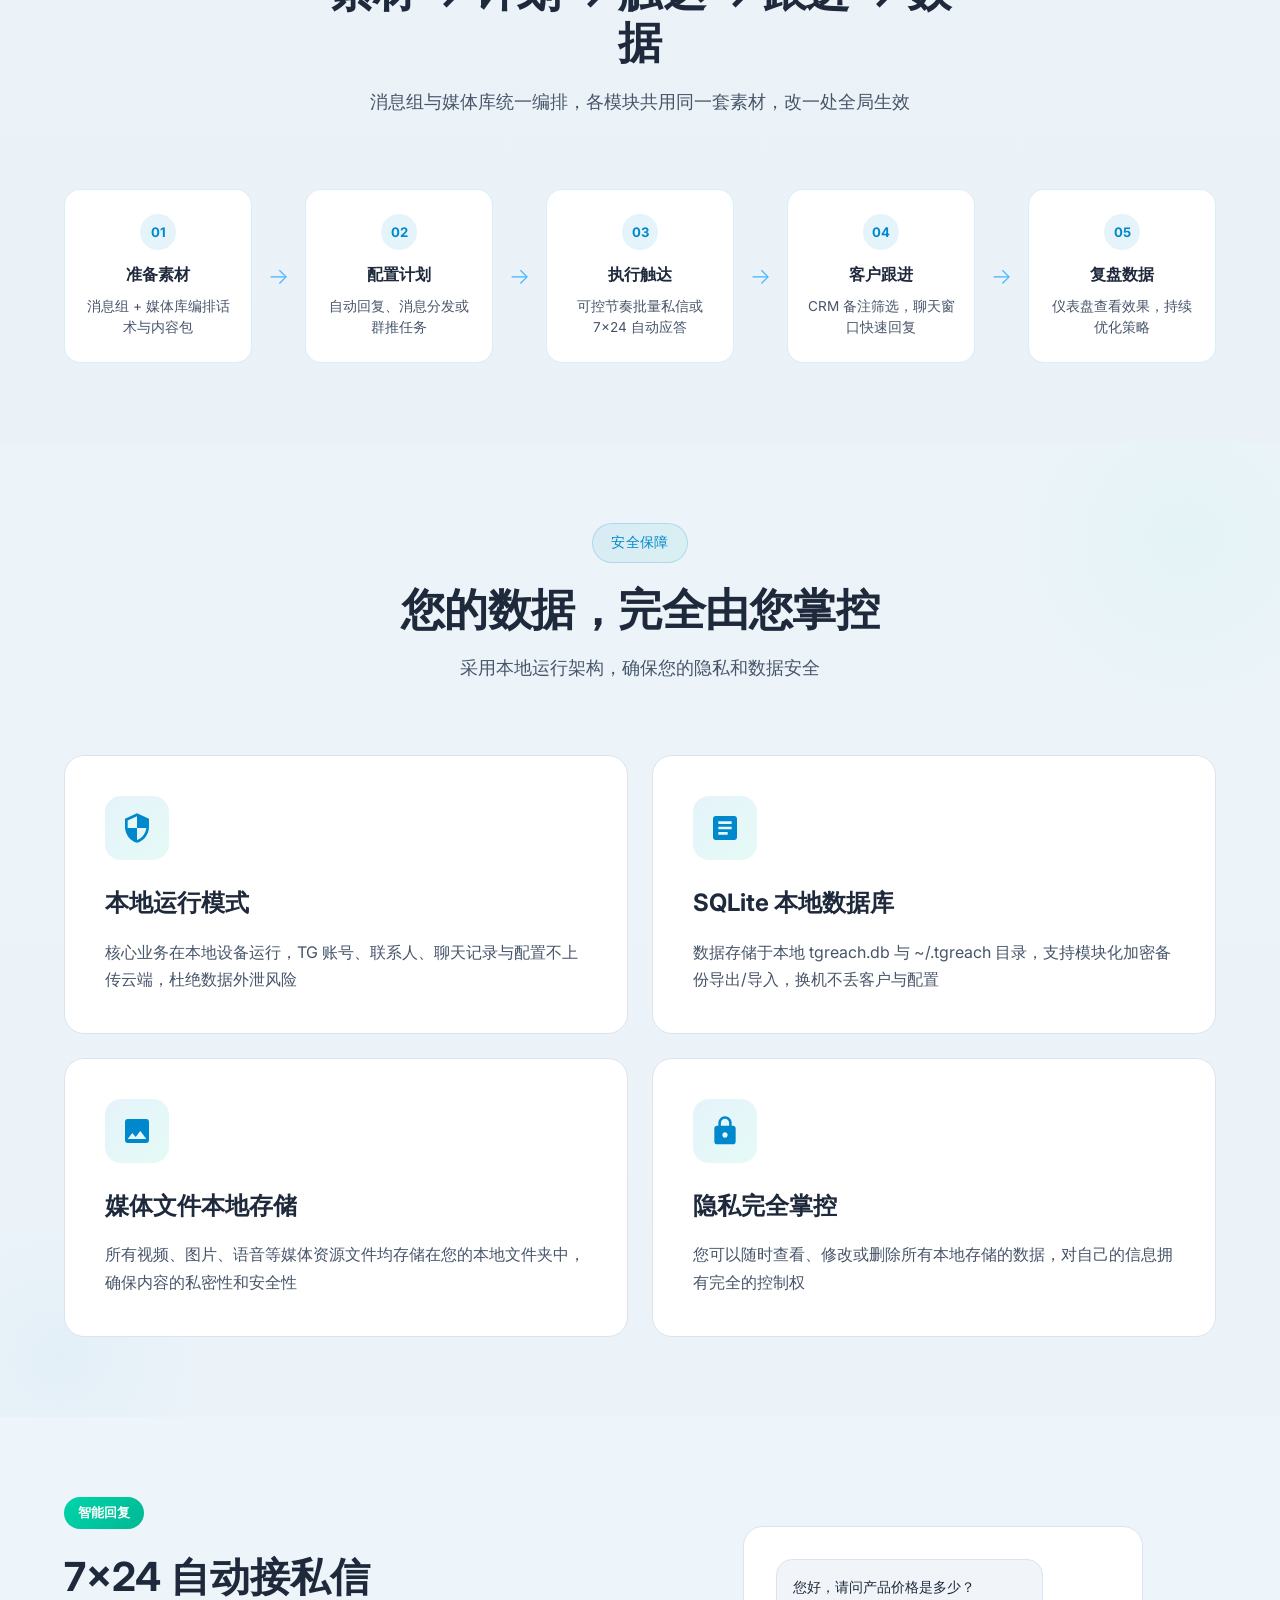
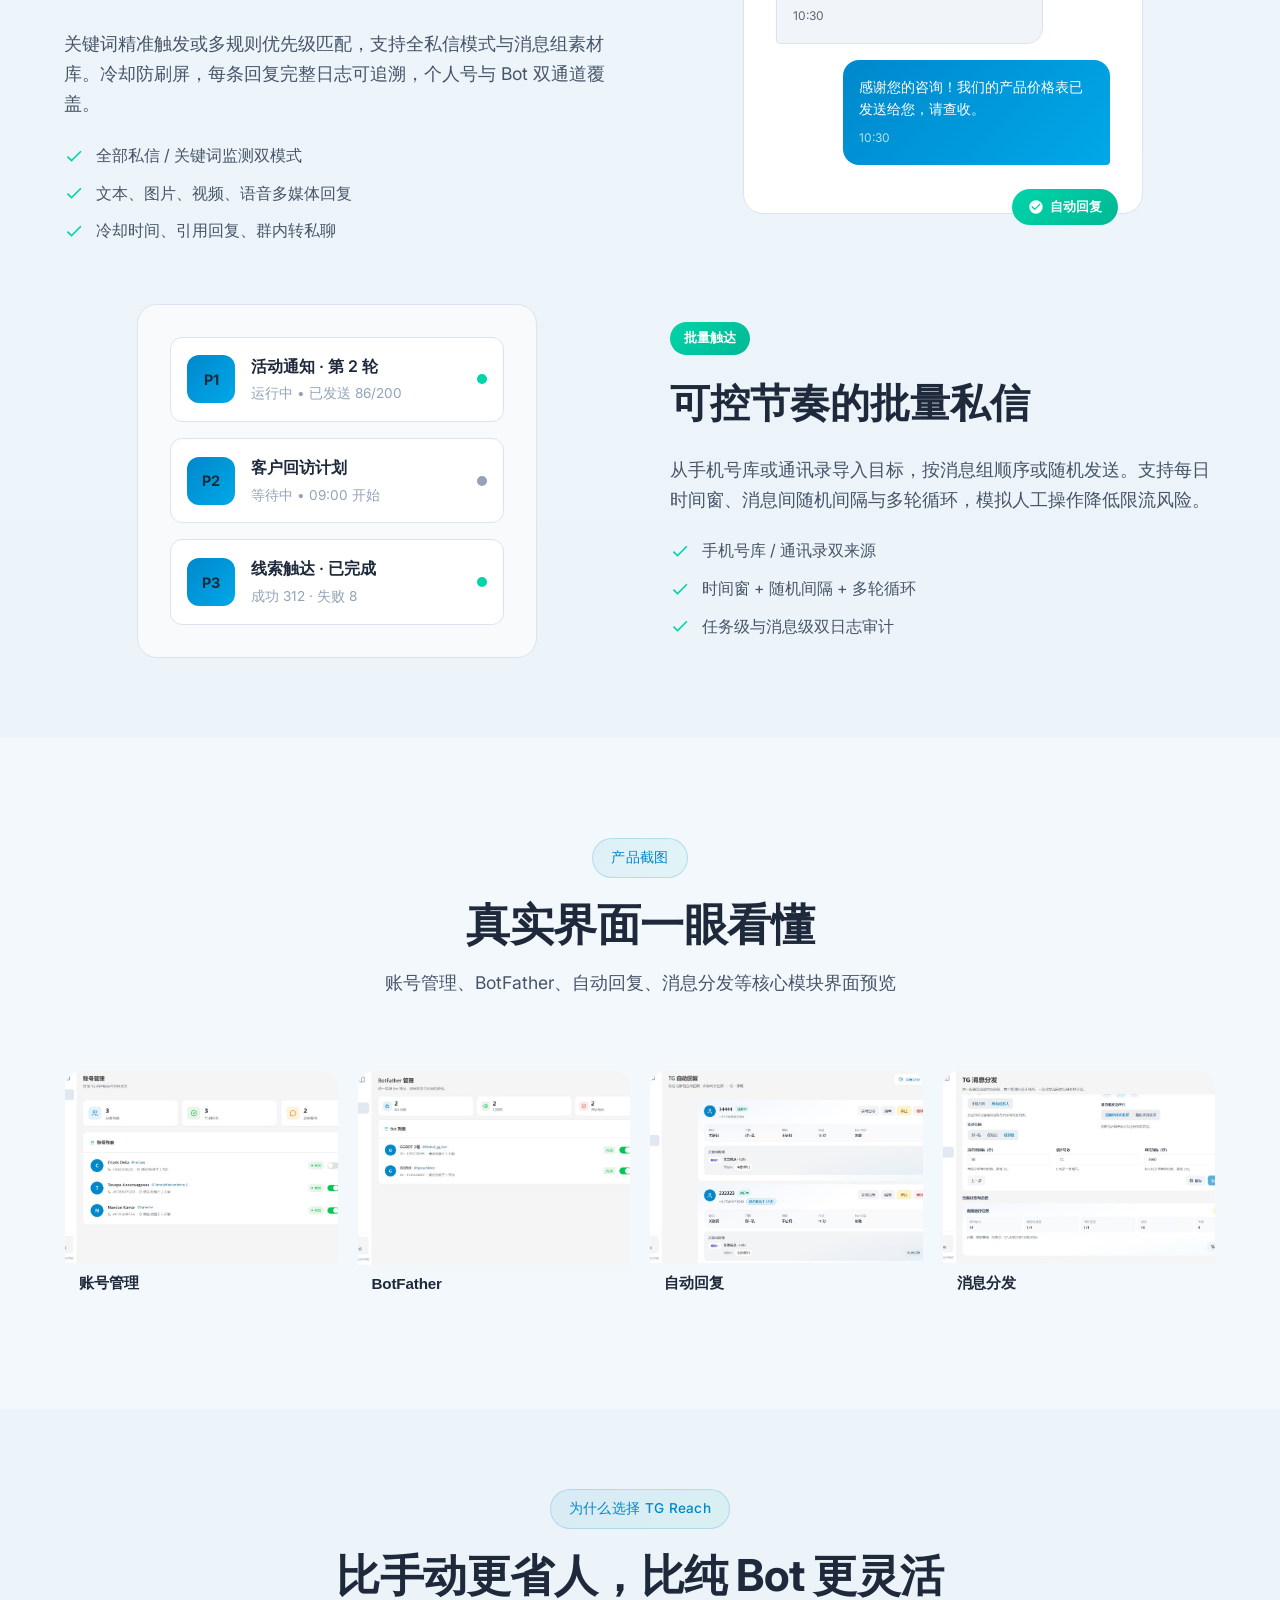
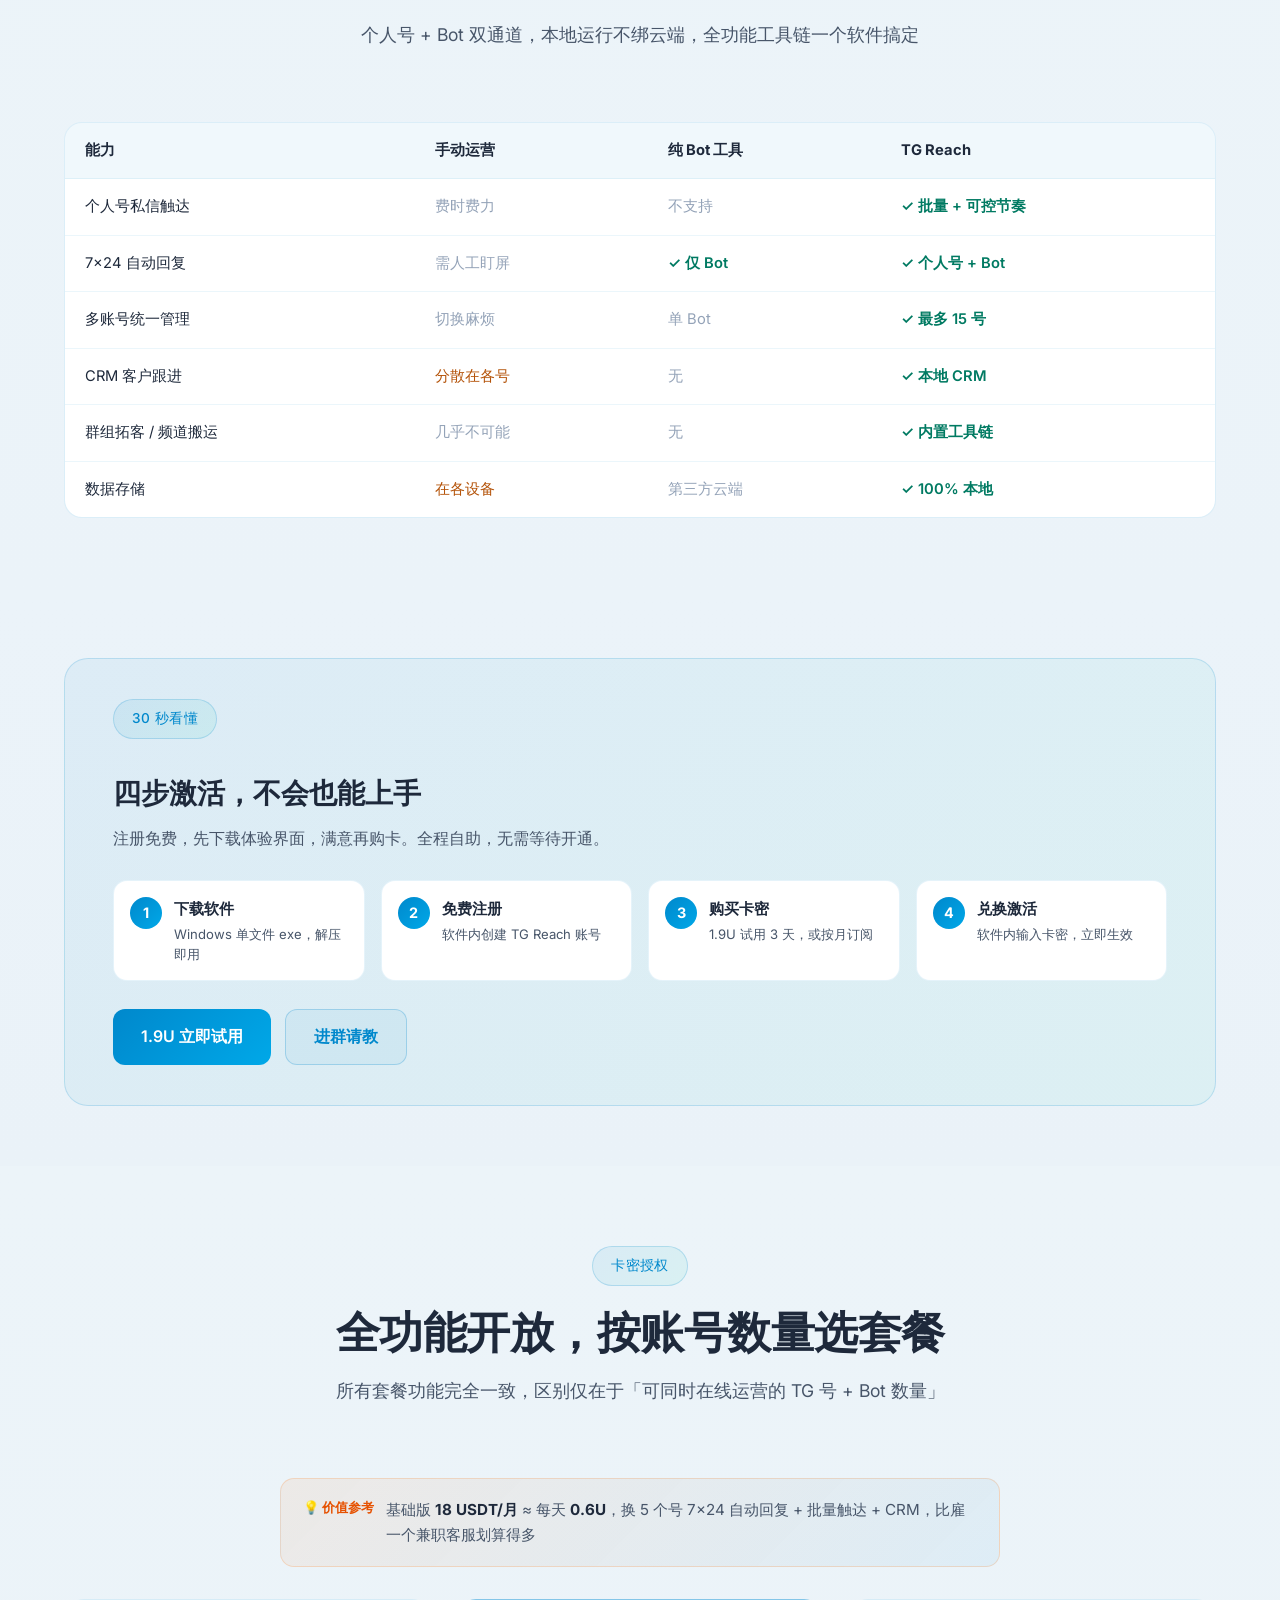
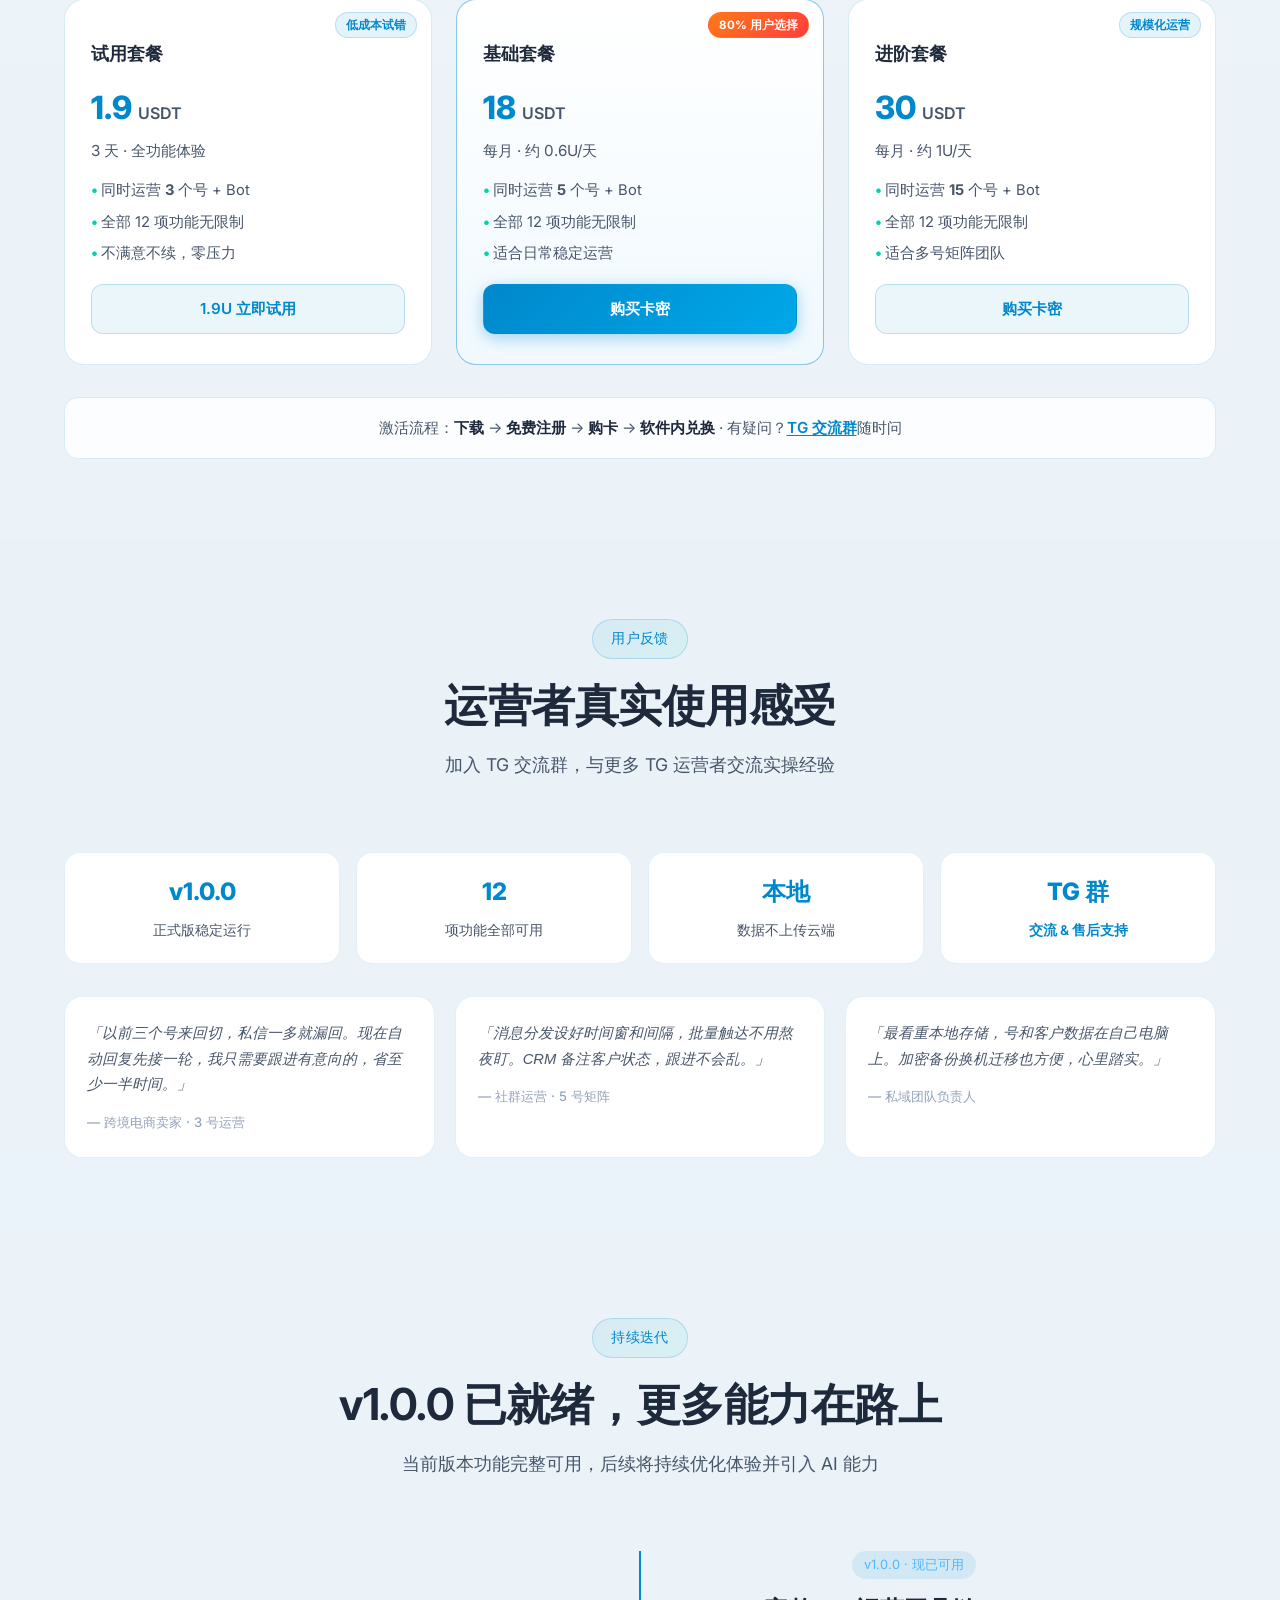
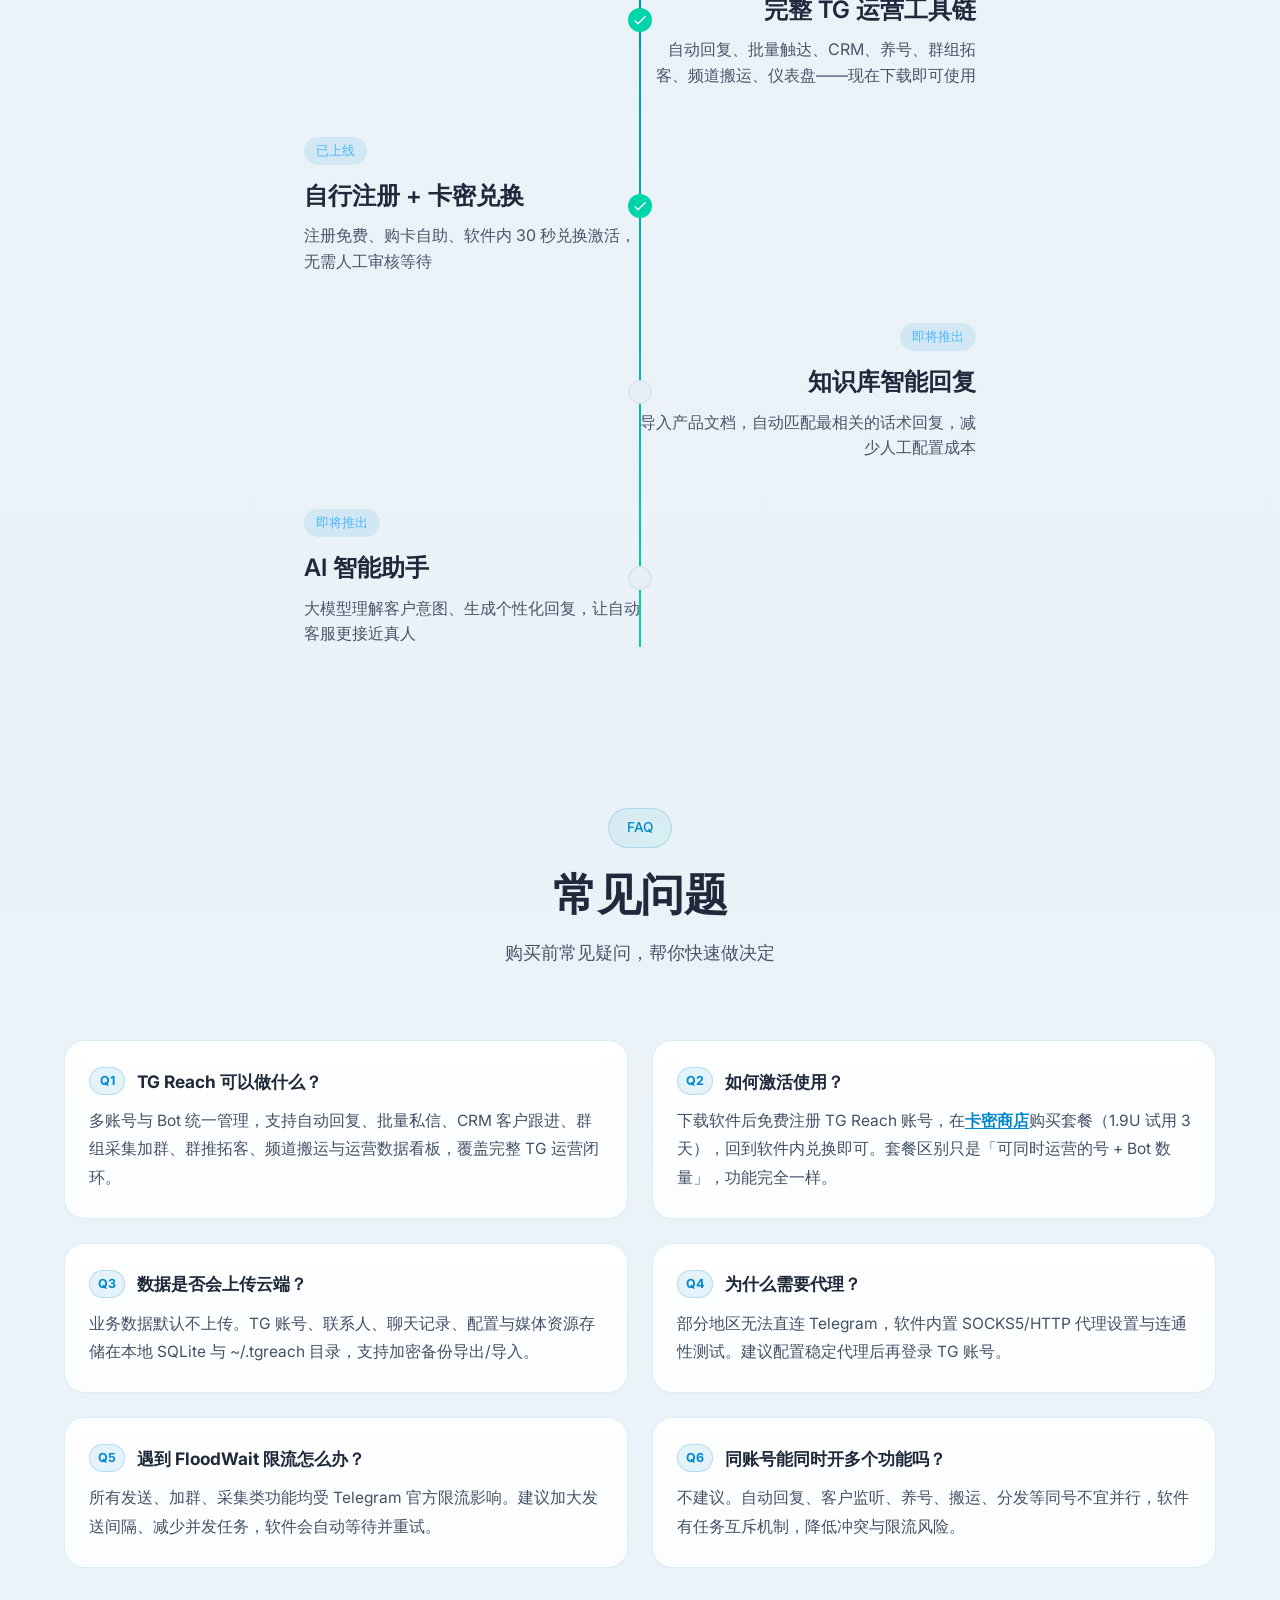
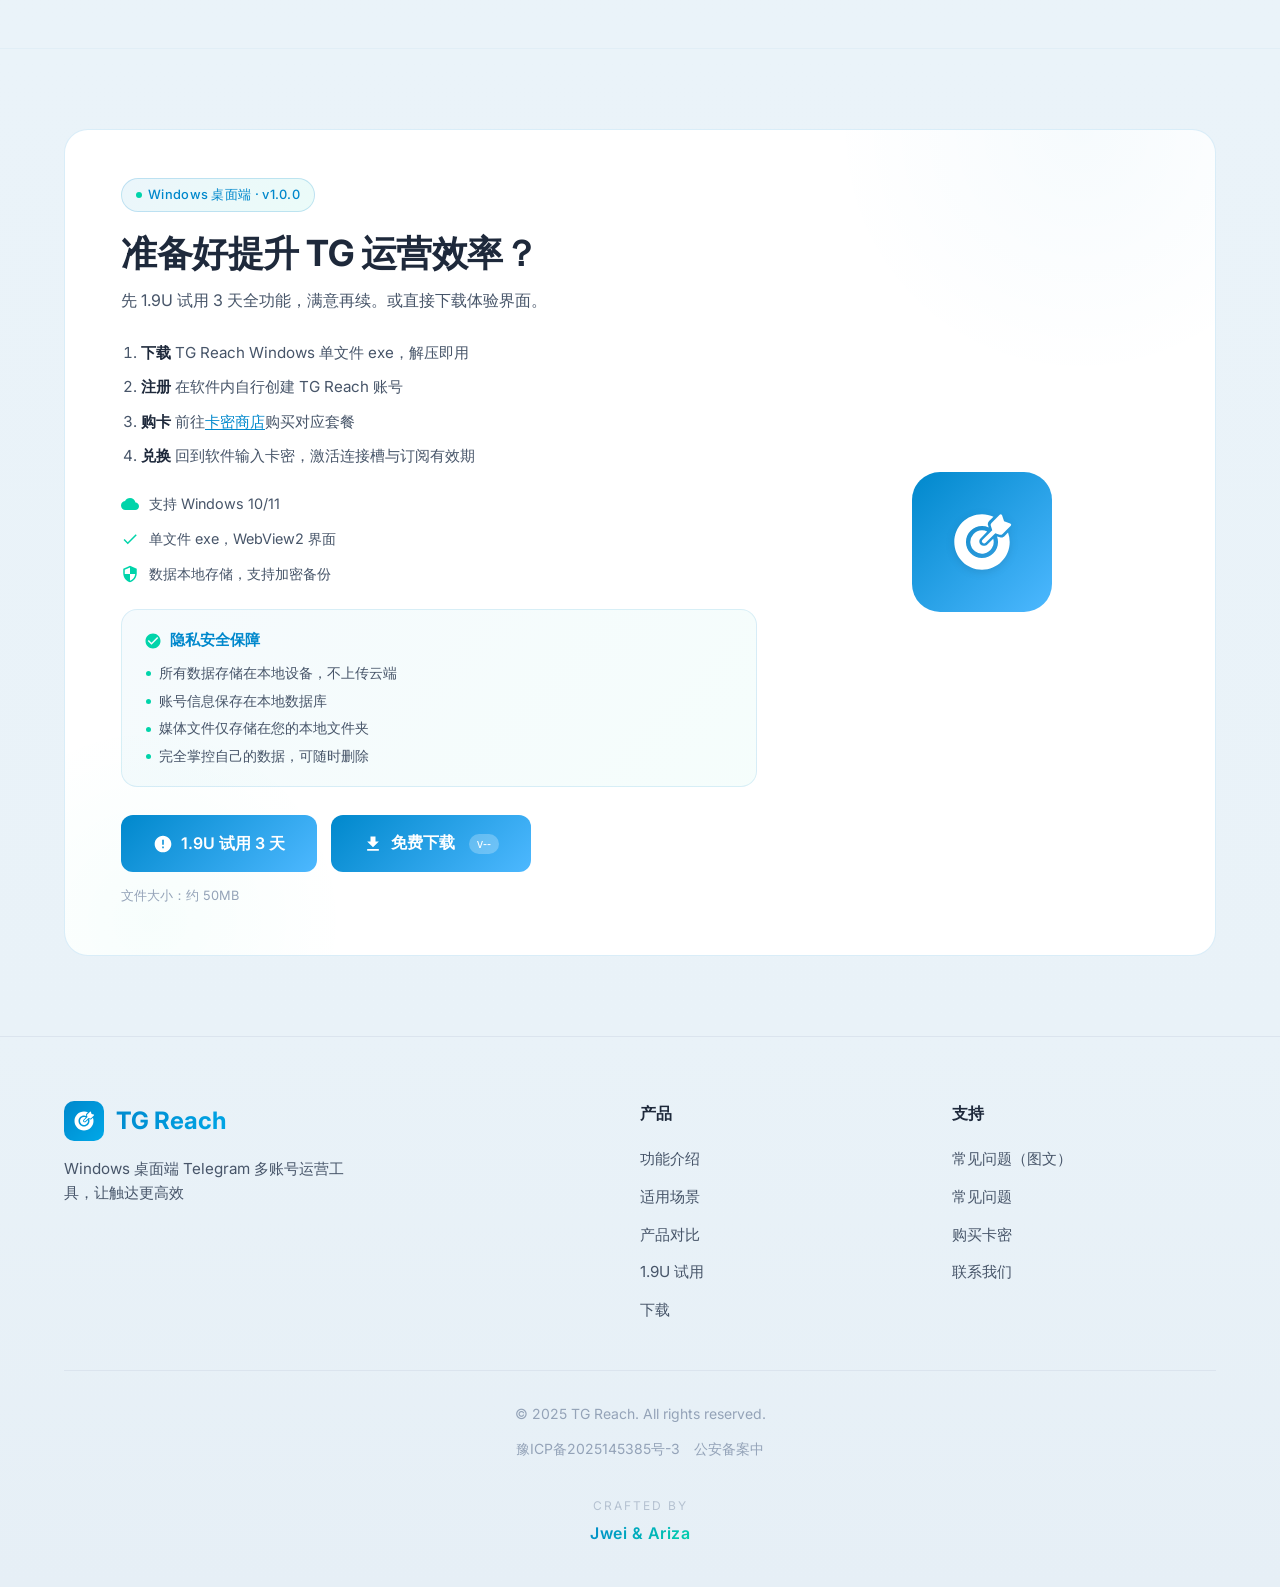
==== commit 0027ad9c: "Update marketing site for v1.0.0 features and card-key activation. Align homepage copy, pricing, and" ====
--- a/index.html
+++ b/index.html
@@ -3,22 +3,22 @@
 <head>
     <meta charset="UTF-8">
     <meta name="viewport" content="width=device-width, initial-scale=1.0">
-    <title>TG Reach - TG智能助手工具</title>
-    <meta name="description" content="TG Reach - 专业的TG电脑端智能助手，支持自动回复、机器人管理、群消息监控等功能">
-    <meta name="keywords" content="TG Reach,TG智能助手,TG自动回复,Telegram自动化工具,群消息监控,机器人管理,Windows桌面应用">
+    <title>TG Reach - TG 消息触达智能助手</title>
+    <meta name="description" content="一个人管好多个 TG 号：7×24 自动回复、批量私信触达、CRM 跟进。本地运行数据不上云，3 天全功能试用仅需 1.9 USDT。">
+    <meta name="keywords" content="TG Reach,TG消息触达,TG自动回复,Telegram群发,Telegram CRM,频道搬运,群组采集,Windows桌面应用,卡密激活">
     <meta name="robots" content="index,follow,max-image-preview:large,max-snippet:-1,max-video-preview:-1">
     <meta name="theme-color" content="#0088cc">
     <meta property="og:type" content="website">
     <meta property="og:locale" content="zh_CN">
-    <meta property="og:title" content="TG Reach - TG智能助手工具">
-    <meta property="og:description" content="专业的 TG 电脑端智能助手，支持自动回复、机器人管理、群消息监控。">
+    <meta property="og:title" content="TG Reach - TG 消息触达智能助手">
+    <meta property="og:description" content="Windows 桌面端 TG 多账号运营工具：自动回复、批量触达、CRM、群组增长与频道搬运。">
     <meta property="og:image" content="logo.ico">
     <meta name="twitter:card" content="summary_large_image">
-    <meta name="twitter:title" content="TG Reach - TG智能助手工具">
-    <meta name="twitter:description" content="本地运行、安全可靠的 TG 自动化助手。">
+    <meta name="twitter:title" content="TG Reach - TG 消息触达智能助手">
+    <meta name="twitter:description" content="多账号统一管理，自动回复与批量触达，数据本地存储，自行注册 + 卡密兑换。">
     <meta name="twitter:image" content="logo.ico">
     <link rel="icon" type="image/x-icon" href="logo.ico">
-    <link rel="stylesheet" href="styles.css?v=2">
+    <link rel="stylesheet" href="styles.css?v=4">
     <link rel="preconnect" href="https://fonts.googleapis.com">
     <link rel="preconnect" href="https://fonts.gstatic.com" crossorigin>
     <link href="https://fonts.googleapis.com/css2?family=Inter:wght@300;400;500;600;700;800&display=swap" rel="stylesheet">
@@ -31,24 +31,30 @@
           "name": "TG Reach",
           "applicationCategory": "BusinessApplication",
           "operatingSystem": "Windows 10, Windows 11",
-          "description": "TG Reach 是一款本地运行的 TG 智能助手工具，支持自动回复、机器人管理、群消息监控和多媒体自动化触达。",
+          "description": "TG Reach 是 Windows 桌面端 Telegram 多账号运营工具，支持自动回复、批量私信、CRM、群组拓客与频道搬运，数据本地存储，卡密授权激活。",
+          "softwareVersion": "1.0.0",
           "offers": {
             "@type": "Offer",
-            "price": "0",
+            "url": "https://pay.ldxp.cn/shop/E9W6JWP6",
             "priceCurrency": "CNY"
           },
           "featureList": [
-            "账号登录管理",
-            "自定义自动回复",
-            "多媒体自动回复",
-            "机器人管理系统",
-            "群消息监控"
+            "多账号与 Bot 统一管理",
+            "TG 自动回复（关键词/全私信）",
+            "TG 消息分发（批量私信）",
+            "客户管理 CRM",
+            "群组采集与批量加群",
+            "群推私信",
+            "频道内容搬运",
+            "消息组与媒体库",
+            "运营仪表盘",
+            "本地加密备份"
           ]
         },
         {
           "@type": "Organization",
           "name": "TG Reach",
-          "description": "专注于 TG 自动化触达与消息处理效率工具。"
+          "description": "专注于 Telegram 多账号运营与消息触达效率工具。"
         },
         {
           "@type": "FAQPage",
@@ -58,7 +64,7 @@
               "name": "TG Reach 是什么？",
               "acceptedAnswer": {
                 "@type": "Answer",
-                "text": "TG Reach 是一款运行在 Windows 的 TG 智能助手工具，用于自动回复、群消息监控、机器人管理和消息触达效率提升。"
+                "text": "TG Reach 是 Windows 桌面端 Telegram 多账号运营工具，帮助统一管理个人号与 Bot，完成自动回复、批量触达、客户跟进、群组拓展与频道搬运。"
               }
             },
             {
@@ -66,7 +72,15 @@
               "name": "数据是否上传到云端？",
               "acceptedAnswer": {
                 "@type": "Answer",
-                "text": "不会。TG Reach 采用本地运行模式，账号信息、配置和媒体资源默认在本地存储。"
+                "text": "业务数据默认不上传云端。TG 账号、联系人、聊天记录、配置与媒体资源存储在本地 SQLite 与 ~/.tgreach 目录，支持加密备份导出。"
+              }
+            },
+            {
+              "@type": "Question",
+              "name": "如何激活使用？",
+              "acceptedAnswer": {
+                "@type": "Answer",
+                "text": "下载软件后自行注册 TG Reach 账号，在卡密商店购买套餐，回到软件内兑换卡密即可激活。连接槽决定可同时启用的个人号与 Bot 数量。"
               }
             },
             {
@@ -109,37 +123,47 @@
             <div class="hero-content">
                 <div class="hero-badge">
                     <span class="badge-dot"></span>
-                    <span>Windows 桌面应用</span>
+                    <span>v1.0.0 正式版 · Windows 桌面端</span>
                 </div>
                 <h1 class="hero-title">
-                    <span class="title-line">消息触达助手</span>
-                    <span class="title-line highlight">让转化更稳</span>
+                    <span class="title-line">一个人，管好</span>
+                    <span class="title-line highlight">多个 TG 号的触达</span>
                 </h1>
                 <p class="hero-subtitle">
-                    面向社群运营、客服与营销团队。多账号统一管理、自动回复与关键词跟进，
-                    用更少人力完成更高频的消息触达与线索转化。
+                    私信太多回不过来？TG Reach 帮你 7×24 自动接客、批量触达线索、CRM 快速跟进。
+                    本地运行，账号与数据不上云——一个人也能撑起一个小团队的 TG 运营。
                 </p>
+                <div class="hero-audience">
+                    <span>跨境电商</span>
+                    <span>社群私域</span>
+                    <span>海外客服</span>
+                    <span>渠道拓客</span>
+                    <span>多号矩阵</span>
+                </div>
                 <div class="hero-cta">
-                    <a href="#download" class="btn btn-primary">
+                    <a href="https://pay.ldxp.cn/shop/E9W6JWP6" class="btn btn-primary btn-trial" target="_blank" rel="noopener noreferrer">
                         <svg class="btn-icon" viewBox="0 0 24 24" fill="none" xmlns="http://www.w3.org/2000/svg">
-                            <path d="M19 9h-4V3H9v6H5l7 7 7-7zM5 18v2h14v-2H5z" fill="currentColor"/>
-                        </svg>
-                        立即下载
+                            <path d="M12 2C6.48 2 2 6.48 2 12s4.48 10 10 10 10-4.48 10-10S17.52 2 12 2zm1 15h-2v-2h2v2zm0-4h-2V7h2v6z" fill="currentColor"/>
+                        </svg>
+                        1.9U 试用 3 天全功能
                     </a>
-                    <a href="#features" class="btn btn-secondary">了解更多</a>
-                </div>
+                    <a href="#download" class="btn btn-secondary">免费下载</a>
+                </div>
+                <p class="hero-trust">
+                    不会操作？<a href="https://t.me/TG_Reach_a" target="_blank" rel="noopener noreferrer">加入 TG 交流群</a>，5 分钟上手
+                </p>
                 <div class="hero-stats">
                     <div class="stat-item">
-                        <span class="stat-number">10+</span>
-                        <span class="stat-label">核心功能</span>
+                        <span class="stat-number">1.9U</span>
+                        <span class="stat-label">试用起 · 低成本试错</span>
                     </div>
                     <div class="stat-item">
-                        <span class="stat-number">24/7</span>
-                        <span class="stat-label">自动运行</span>
+                        <span class="stat-number">7×24</span>
+                        <span class="stat-label">自动回复接线索</span>
                     </div>
                     <div class="stat-item">
                         <span class="stat-number">100%</span>
-                        <span class="stat-label">安全可靠</span>
+                        <span class="stat-label">本地存储不上云</span>
                     </div>
                 </div>
             </div>
@@ -153,51 +177,14 @@
                     </div>
                     <div class="security-badge">
                         <svg viewBox="0 0 24 24" fill="none">
-                            <path d="M18 8h-1V6c0-2.76-2.24-5-5-5S7 3.24 7 6v2H6c-1.1 0-2 .9-2 2v10c0 1.1.9 2 2 2h12c1.1 0 2-.9 2-2V10c0-1.1-.9-2-2-2zm-6 9c-1.1 0-2-.9-2-2s.9-2 2-2 2 .9 2 2-.9 2-2 2zm3.1-9H8.9V6c0-1.71 1.39-3.1 3.1-3.1 1.71 0 3.1 1.39 3.1 3.1v2z" fill="currentColor"/>
-                        </svg>
-                        <span>账号信息本地存储</span>
-                    </div>
-                    <div class="security-badge">
-                        <svg viewBox="0 0 24 24" fill="none">
                             <path d="M12 2C6.48 2 2 6.48 2 12s4.48 10 10 10 10-4.48 10-10S17.52 2 12 2zm-2 15l-5-5 1.41-1.41L10 14.17l7.59-7.59L19 8l-9 9z" fill="currentColor"/>
                         </svg>
-                        <span>隐私完全掌控</span>
-                    </div>
-                </div>
-                <div class="app-mockup">
-                    <div class="mockup-header">
-                        <div class="mockup-dots">
-                            <span></span>
-                            <span></span>
-                            <span></span>
-                        </div>
-                    </div>
-                    <div class="mockup-content">
-                        <div class="chat-item">
-                            <div class="chat-avatar"></div>
-                            <div class="chat-info">
-                                <div class="chat-name">自动回复机器人</div>
-                                <div class="chat-preview">已设置自动回复规则: 3条</div>
-                            </div>
-                            <div class="chat-status active"></div>
-                        </div>
-                        <div class="chat-item">
-                            <div class="chat-avatar"></div>
-                            <div class="chat-info">
-                                <div class="chat-name">营销群组监控</div>
-                                <div class="chat-preview">关键词匹配: 5个群组</div>
-                            </div>
-                            <div class="chat-status"></div>
-                        </div>
-                        <div class="chat-item">
-                            <div class="chat-avatar"></div>
-                            <div class="chat-info">
-                                <div class="chat-name">多媒体自动回复</div>
-                                <div class="chat-preview">支持: 视频、图片、语音</div>
-                            </div>
-                            <div class="chat-status active"></div>
-                        </div>
-                    </div>
+                        <span>全套餐功能一致</span>
+                    </div>
+                </div>
+                <div class="hero-screenshot">
+                    <img src="assets/screenshots/autoreply.png" alt="TG Reach 自动回复界面实机截图" loading="eager" />
+                    <span class="hero-screenshot-caption">真实产品界面 · TG 自动回复</span>
                 </div>
             </div>
         </div>
@@ -209,21 +196,56 @@
         </div>
     </section>
 
+    <!-- 适用场景 -->
+    <section class="use-cases" id="use-cases">
+        <div class="container">
+            <div class="section-header">
+                <span class="section-tag">适用场景</span>
+                <h2 class="section-title">不管你是哪种 TG 运营，都能省人力</h2>
+                <p class="section-desc">从接客到触达再到跟进，一台 Windows 电脑本地搞定</p>
+            </div>
+            <div class="use-cases-grid">
+                <article class="use-case-card">
+                    <span class="use-case-icon">🛒</span>
+                    <h3>跨境电商 / 外贸</h3>
+                    <p>多店多号同时运营，自动回复接询盘，批量私信做客户回访，CRM 备注跟进不再丢单。</p>
+                </article>
+                <article class="use-case-card">
+                    <span class="use-case-icon">👥</span>
+                    <h3>社群 / 私域运营</h3>
+                    <p>关键词搜群批量加入，群内成员精准私信拓客，活动通知多轮触达，转化链路一条龙。</p>
+                </article>
+                <article class="use-case-card">
+                    <span class="use-case-icon">💬</span>
+                    <h3>客服 / 售前接待</h3>
+                    <p>7×24 自动应答常见问题，命中关键词才回复，人工只需处理高意向客户，效率翻倍。</p>
+                </article>
+                <article class="use-case-card">
+                    <span class="use-case-icon">📡</span>
+                    <h3>频道 / 内容矩阵</h3>
+                    <p>跨频道批量搬运内容，三种模式任选，断点续传不中断，快速搭建内容矩阵。</p>
+                </article>
+            </div>
+        </div>
+    </section>
+
     <!-- GEO 语义概览 -->
     <section class="geo-overview" id="overview">
         <div class="container">
             <div class="geo-overview-card">
                 <h2 class="geo-title">TG Reach 是什么？</h2>
                 <p class="geo-intro">
-                    TG Reach 是一款面向 Windows 的 TG 消息触达自动化工具。它聚焦于自动回复、群消息监控与机器人管理，
-                    通过本地运行架构帮助团队提升触达效率，同时保障数据隐私与可控性。
+                    一款 Windows 桌面端 Telegram 多账号运营工具——不是网页 SaaS，不是单一 Bot 脚本。
+                    自动回复、批量触达、CRM、群组拓客、频道搬运全部集成，业务数据存在你的电脑上。
                 </p>
                 <div class="geo-tags">
-                    <span class="geo-tag">TG 自动回复软件</span>
-                    <span class="geo-tag">Telegram 触达工具</span>
-                    <span class="geo-tag">Windows 桌面应用</span>
-                    <span class="geo-tag">本地运行</span>
-                    <span class="geo-tag">隐私安全</span>
+                    <span class="geo-tag">TG 自动回复</span>
+                    <span class="geo-tag">批量私信触达</span>
+                    <span class="geo-tag">Telegram CRM</span>
+                    <span class="geo-tag">频道搬运</span>
+                    <span class="geo-tag">群组拓客</span>
+                    <span class="geo-tag">Windows 桌面</span>
+                    <span class="geo-tag">本地存储</span>
                 </div>
             </div>
         </div>
@@ -234,75 +256,136 @@
         <div class="container">
             <div class="section-header">
                 <span class="section-tag">核心功能</span>
-                <h2 class="section-title">强大的自动化工具</h2>
-                <p class="section-desc">专为 TG 用户设计的一站式解决方案，提升您的沟通效率</p>
+                <h2 class="section-title">一站式 TG 运营工具链</h2>
+                <p class="section-desc">从素材编排、自动触达到客户跟进与群组增长，覆盖完整运营闭环</p>
             </div>
             
             <div class="features-grid">
-                <!-- 功能卡片 1 -->
-                <div class="feature-card" data-aos="fade-up">
+                <div class="feature-card feature-card-core" data-aos="fade-up">
+                    <span class="feature-badge">核心</span>
                     <div class="feature-icon">
                         <svg viewBox="0 0 24 24" fill="none" xmlns="http://www.w3.org/2000/svg">
+                            <path d="M20 2H4c-1.1 0-2 .9-2 2v18l4-4h14c1.1 0 2-.9 2-2V4c0-1.1-.9-2-2-2zm0 14H6l-2 2V4h16v12z" fill="currentColor"/>
+                        </svg>
+                    </div>
+                    <h3 class="feature-title">TG 自动回复</h3>
+                    <p class="feature-desc">7×24 私信/关键词自动应答。支持全私信、多规则优先级、冷却防刷屏，个人号与 Bot 双通道，完整日志可追溯。</p>
+                </div>
+
+                <div class="feature-card feature-card-core" data-aos="fade-up" data-aos-delay="100">
+                    <span class="feature-badge">核心</span>
+                    <div class="feature-icon">
+                        <svg viewBox="0 0 24 24" fill="none" xmlns="http://www.w3.org/2000/svg">
+                            <path d="M20 4H4c-1.1 0-2 .9-2 2v12c0 1.1.9 2 2 2h16c1.1 0 2-.9 2-2V6c0-1.1-.9-2-2-2zm0 4l-8 5-8-5V6l8 5 8-5v2z" fill="currentColor"/>
+                        </svg>
+                    </div>
+                    <h3 class="feature-title">TG 消息分发</h3>
+                    <p class="feature-desc">按手机号库或通讯录批量私信。可设时间窗、随机间隔与多轮循环，模拟人工节奏，降低封号风险。</p>
+                </div>
+
+                <div class="feature-card feature-card-core" data-aos="fade-up" data-aos-delay="200">
+                    <span class="feature-badge">核心</span>
+                    <div class="feature-icon">
+                        <svg viewBox="0 0 24 24" fill="none" xmlns="http://www.w3.org/2000/svg">
+                            <path d="M16 11c1.66 0 2.99-1.34 2.99-3S17.66 5 16 5c-1.66 0-3 1.34-3 3s1.34 3 3 3zm-8 0c1.66 0 2.99-1.34 2.99-3S9.66 5 8 5C6.34 5 5 6.34 5 8s1.34 3 3 3zm0 2c-2.33 0-7 1.17-7 3.5V19h14v-2.5c0-2.33-4.67-3.5-7-3.5zm8 0c-.29 0-.62.02-.97.05 1.16.84 1.97 1.97 1.97 3.45V19h6v-2.5c0-2.33-4.67-3.5-7-3.5z" fill="currentColor"/>
+                        </svg>
+                    </div>
+                    <h3 class="feature-title">客户管理 CRM</h3>
+                    <p class="feature-desc">联系人同步、备注筛选、聊天窗口快速回复。可选实时消息监听，把 Telegram 联系人变成可管理的客户池。</p>
+                </div>
+
+                <div class="feature-card feature-card-core" data-aos="fade-up" data-aos-delay="300">
+                    <span class="feature-badge">核心</span>
+                    <div class="feature-icon">
+                        <svg viewBox="0 0 24 24" fill="none" xmlns="http://www.w3.org/2000/svg">
                             <path d="M12 12c2.21 0 4-1.79 4-4s-1.79-4-4-4-4 1.79-4 4 1.79 4 4 4zm0 2c-2.67 0-8 1.34-8 4v2h16v-2c0-2.66-5.33-4-8-4z" fill="currentColor"/>
                         </svg>
                     </div>
-                    <h3 class="feature-title">账号登录管理</h3>
-                    <p class="feature-desc">支持 TG 个人账号安全登录，采用官方 API，确保账号安全与稳定性</p>
-                </div>
-
-                <!-- 功能卡片 2 -->
-                <div class="feature-card" data-aos="fade-up" data-aos-delay="100">
-                    <div class="feature-icon">
-                        <svg viewBox="0 0 24 24" fill="none" xmlns="http://www.w3.org/2000/svg">
-                            <path d="M20 2H4c-1.1 0-2 .9-2 2v18l4-4h14c1.1 0 2-.9 2-2V4c0-1.1-.9-2-2-2zm0 14H6l-2 2V4h16v12z" fill="currentColor"/>
-                        </svg>
-                    </div>
-                    <h3 class="feature-title">自定义自动回复</h3>
-                    <p class="feature-desc">灵活设置自动回复内容，支持文本模板，让沟通更加智能高效</p>
-                </div>
-
-                <!-- 功能卡片 3 -->
-                <div class="feature-card" data-aos="fade-up" data-aos-delay="200">
-                    <div class="feature-icon">
-                        <svg viewBox="0 0 24 24" fill="none" xmlns="http://www.w3.org/2000/svg">
-                            <path d="M21 19V5c0-1.1-.9-2-2-2H5c-1.1 0-2 .9-2 2v14c0 1.1.9 2 2 2h14c1.1 0 2-.9 2-2zM8.5 13.5l2.5 3.01L14.5 12l4.5 6H5l3.5-4.5z" fill="currentColor"/>
-                        </svg>
-                    </div>
-                    <h3 class="feature-title">多媒体自动回复</h3>
-                    <p class="feature-desc">支持视频、图片、语音等多种媒体格式的自动回复，丰富您的互动方式</p>
-                </div>
-
-                <!-- 功能卡片 4 -->
-                <div class="feature-card" data-aos="fade-up" data-aos-delay="300">
-                    <div class="feature-icon">
-                        <svg viewBox="0 0 24 24" fill="none" xmlns="http://www.w3.org/2000/svg">
-                            <path d="M11.99 2C6.47 2 2 6.48 2 12s4.47 10 9.99 10C17.52 22 22 17.52 22 12S17.52 2 11.99 2zM12 20c-4.42 0-8-3.58-8-8s3.58-8 8-8 8 3.58 8 8-3.58 8-8 8zm.5-13H11v6l5.25 3.15.75-1.23-4.5-2.67z" fill="currentColor"/>
-                        </svg>
-                    </div>
-                    <h3 class="feature-title">回复间隔设置</h3>
-                    <p class="feature-desc">自定义回复间隔时间，模拟真实用户行为，避免被系统识别为机器人</p>
-                </div>
-
-                <!-- 功能卡片 5 -->
+                    <h3 class="feature-title">多账号统一管理</h3>
+                    <p class="feature-desc">个人号 + Bot 集中登录、启用与校验。内置养号模式，代理环境下自动重连，云端控制连接槽数量。</p>
+                </div>
+
                 <div class="feature-card" data-aos="fade-up" data-aos-delay="400">
                     <div class="feature-icon">
                         <svg viewBox="0 0 24 24" fill="none" xmlns="http://www.w3.org/2000/svg">
-                            <path d="M12 2C6.48 2 2 6.48 2 12s4.48 10 10 10 10-4.48 10-10S17.52 2 12 2zm-2 15l-5-5 1.41-1.41L10 14.17l7.59-7.59L19 8l-9 9z" fill="currentColor"/>
-                        </svg>
-                    </div>
-                    <h3 class="feature-title">机器人管理系统</h3>
-                    <p class="feature-desc">轻松添加和管理 BotFather 创建的机器人，扩展您的自动化能力</p>
-                </div>
-
-                <!-- 功能卡片 6 -->
+                            <path d="M15.5 14h-.79l-.28-.27A6.471 6.471 0 0 0 16 9.5 6.5 6.5 0 1 0 9.5 16c1.61 0 3.09-.59 4.23-1.57l.27.28v.79l5 4.99L20.49 19l-4.99-5zm-6 0C7.01 14 5 11.99 5 9.5S7.01 5 9.5 5 14 7.01 14 9.5 11.99 14 9.5 14z" fill="currentColor"/>
+                        </svg>
+                    </div>
+                    <h3 class="feature-title">群组采集 & 加群</h3>
+                    <p class="feature-desc">关键词搜群入库，筛选后批量加入。内置群验证自动处理，省人工点按钮。</p>
+                </div>
+
                 <div class="feature-card" data-aos="fade-up" data-aos-delay="500">
                     <div class="feature-icon">
                         <svg viewBox="0 0 24 24" fill="none" xmlns="http://www.w3.org/2000/svg">
-                            <path d="M16 11c1.66 0 2.99-1.34 2.99-3S17.66 5 16 5c-1.66 0-3 1.34-3 3s1.34 3 3 3zm-8 0c1.66 0 2.99-1.34 2.99-3S9.66 5 8 5C6.34 5 5 6.34 5 8s1.34 3 3 3zm0 2c-2.33 0-7 1.17-7 3.5V19h14v-2.5c0-2.33-4.67-3.5-7-3.5zm8 0c-.29 0-.62.02-.97.05 1.16.84 1.97 1.97 1.97 3.45V19h6v-2.5c0-2.33-4.67-3.5-7-3.5z" fill="currentColor"/>
-                        </svg>
-                    </div>
-                    <h3 class="feature-title">群消息监控</h3>
-                    <p class="feature-desc">自动监控群组消息，识别关键词并自动回复，把握每一个商机</p>
+                            <path d="M12 2C6.48 2 2 6.48 2 12s4.48 10 10 10 10-4.48 10-10S17.52 2 12 2zm-1 17.93c-3.95-.49-7-3.85-7-7.93 0-.62.08-1.21.21-1.79L9 15v1c0 1.1.9 2 2 2v1.93zm6.9-2.54c-.26-.81-1-1.39-1.9-1.39h-1v-3c0-.55-.45-1-1-1H8v-2h2c.55 0 1-.45 1-1V7h2c1.1 0 2-.9 2-2v-.41c2.93 1.19 5 4.06 5 7.41 0 2.08-.8 3.97-2.1 5.39z" fill="currentColor"/>
+                        </svg>
+                    </div>
+                    <h3 class="feature-title">群推私信</h3>
+                    <p class="feature-desc">指定群组，按间隔批量私信成员。支持关键词过滤，适合精准拓客与活动拉新。</p>
+                </div>
+
+                <div class="feature-card feature-card-new" data-aos="fade-up" data-aos-delay="600">
+                    <span class="feature-badge feature-badge-new">新上线</span>
+                    <div class="feature-icon">
+                        <svg viewBox="0 0 24 24" fill="none" xmlns="http://www.w3.org/2000/svg">
+                            <path d="M19 3H5c-1.1 0-2 .9-2 2v14c0 1.1.9 2 2 2h14c1.1 0 2-.9 2-2V5c0-1.1-.9-2-2-2zm-5 14H7v-2h7v2zm3-4H7v-2h10v2zm0-4H7V7h10v2z" fill="currentColor"/>
+                        </svg>
+                    </div>
+                    <h3 class="feature-title">频道搬运</h3>
+                    <p class="feature-desc">跨频道/群组批量复制内容。转发、发送、下载上传三种模式，支持断点续传与类型筛选。</p>
+                </div>
+
+                <div class="feature-card" data-aos="fade-up" data-aos-delay="700">
+                    <div class="feature-icon">
+                        <svg viewBox="0 0 24 24" fill="none" xmlns="http://www.w3.org/2000/svg">
+                            <path d="M3 13h8V3H3v10zm0 8h8v-6H3v6zm10 0h8V11h-8v10zm0-18v6h8V3h-8z" fill="currentColor"/>
+                        </svg>
+                    </div>
+                    <h3 class="feature-title">运营仪表盘</h3>
+                    <p class="feature-desc">一屏掌握回复率、触达量、联系人增长与任务进度。近 7 日趋势与运营 KPI 一目了然。</p>
+                </div>
+            </div>
+        </div>
+    </section>
+
+    <!-- 工作流示意 -->
+    <section class="workflow" id="workflow">
+        <div class="container">
+            <div class="section-header">
+                <span class="section-tag">运营闭环</span>
+                <h2 class="section-title">素材 → 计划 → 触达 → 跟进 → 数据</h2>
+                <p class="section-desc">消息组与媒体库统一编排，各模块共用同一套素材，改一处全局生效</p>
+            </div>
+            <div class="workflow-steps">
+                <div class="workflow-step">
+                    <span class="workflow-num">01</span>
+                    <h3>准备素材</h3>
+                    <p>消息组 + 媒体库编排话术与内容包</p>
+                </div>
+                <div class="workflow-arrow" aria-hidden="true">→</div>
+                <div class="workflow-step">
+                    <span class="workflow-num">02</span>
+                    <h3>配置计划</h3>
+                    <p>自动回复、消息分发或群推任务</p>
+                </div>
+                <div class="workflow-arrow" aria-hidden="true">→</div>
+                <div class="workflow-step">
+                    <span class="workflow-num">03</span>
+                    <h3>执行触达</h3>
+                    <p>可控节奏批量私信或 7×24 自动应答</p>
+                </div>
+                <div class="workflow-arrow" aria-hidden="true">→</div>
+                <div class="workflow-step">
+                    <span class="workflow-num">04</span>
+                    <h3>客户跟进</h3>
+                    <p>CRM 备注筛选，聊天窗口快速回复</p>
+                </div>
+                <div class="workflow-arrow" aria-hidden="true">→</div>
+                <div class="workflow-step">
+                    <span class="workflow-num">05</span>
+                    <h3>复盘数据</h3>
+                    <p>仪表盘查看效果，持续优化策略</p>
                 </div>
             </div>
         </div>
@@ -324,7 +407,7 @@
                         </svg>
                     </div>
                     <h3 class="security-card-title">本地运行模式</h3>
-                    <p class="security-card-desc">所有程序功能在您的设备本地运行，无需连接外部服务器，杜绝数据外泄风险</p>
+                    <p class="security-card-desc">核心业务在本地设备运行，TG 账号、联系人、聊天记录与配置不上传云端，杜绝数据外泄风险</p>
                 </div>
                 <div class="security-card" data-aos="fade-up" data-aos-delay="100">
                     <div class="security-icon">
@@ -332,8 +415,8 @@
                             <path d="M19 3H5c-1.1 0-2 .9-2 2v14c0 1.1.9 2 2 2h14c1.1 0 2-.9 2-2V5c0-1.1-.9-2-2-2zm-5 14H7v-2h7v2zm3-4H7v-2h10v2zm0-4H7V7h10v2z" fill="currentColor"/>
                         </svg>
                     </div>
-                    <h3 class="security-card-title">本地数据库存储</h3>
-                    <p class="security-card-desc">您的 TG 账号信息、配置设置均保存在本地数据库中，不会上传至任何云端服务器</p>
+                    <h3 class="security-card-title">SQLite 本地数据库</h3>
+                    <p class="security-card-desc">数据存储于本地 tgreach.db 与 ~/.tgreach 目录，支持模块化加密备份导出/导入，换机不丢客户与配置</p>
                 </div>
                 <div class="security-card" data-aos="fade-up" data-aos-delay="200">
                     <div class="security-icon">
@@ -363,20 +446,20 @@
             <div class="showcase-item">
                 <div class="showcase-content">
                     <span class="showcase-tag">智能回复</span>
-                    <h3 class="showcase-title">自动化消息处理</h3>
-                    <p class="showcase-desc">设置自定义回复规则，当收到特定关键词消息时，系统会自动发送预设回复。支持多种媒体类型，让您的回复更加生动有效。</p>
+                    <h3 class="showcase-title">7×24 自动接私信</h3>
+                    <p class="showcase-desc">关键词精准触发或多规则优先级匹配，支持全私信模式与消息组素材库。冷却防刷屏，每条回复完整日志可追溯，个人号与 Bot 双通道覆盖。</p>
                     <ul class="showcase-list">
                         <li>
                             <svg viewBox="0 0 24 24" fill="none"><path d="M9 16.17L4.83 12l-1.42 1.41L9 19 21 7l-1.41-1.41z" fill="currentColor"/></svg>
-                            关键词触发自动回复
+                            全部私信 / 关键词监测双模式
                         </li>
                         <li>
                             <svg viewBox="0 0 24 24" fill="none"><path d="M9 16.17L4.83 12l-1.42 1.41L9 19 21 7l-1.41-1.41z" fill="currentColor"/></svg>
-                            支持文本、图片、视频、语音
+                            文本、图片、视频、语音多媒体回复
                         </li>
                         <li>
                             <svg viewBox="0 0 24 24" fill="none"><path d="M9 16.17L4.83 12l-1.42 1.41L9 19 21 7l-1.41-1.41z" fill="currentColor"/></svg>
-                            自定义回复间隔时间
+                            冷却时间、引用回复、群内转私聊
                         </li>
                     </ul>
                 </div>
@@ -400,21 +483,21 @@
 
             <div class="showcase-item reverse">
                 <div class="showcase-content">
-                    <span class="showcase-tag">群组监控</span>
-                    <h3 class="showcase-title">群消息智能监控</h3>
-                    <p class="showcase-desc">实时监控多个群组的消息动态，当检测到预设关键词时，立即执行相应操作。不错过任何重要信息，让您的营销更加精准。</p>
+                    <span class="showcase-tag">批量触达</span>
+                    <h3 class="showcase-title">可控节奏的批量私信</h3>
+                    <p class="showcase-desc">从手机号库或通讯录导入目标，按消息组顺序或随机发送。支持每日时间窗、消息间随机间隔与多轮循环，模拟人工操作降低限流风险。</p>
                     <ul class="showcase-list">
                         <li>
                             <svg viewBox="0 0 24 24" fill="none"><path d="M9 16.17L4.83 12l-1.42 1.41L9 19 21 7l-1.41-1.41z" fill="currentColor"/></svg>
-                            多群组同时监控
+                            手机号库 / 通讯录双来源
                         </li>
                         <li>
                             <svg viewBox="0 0 24 24" fill="none"><path d="M9 16.17L4.83 12l-1.42 1.41L9 19 21 7l-1.41-1.41z" fill="currentColor"/></svg>
-                            关键词智能识别
+                            时间窗 + 随机间隔 + 多轮循环
                         </li>
                         <li>
                             <svg viewBox="0 0 24 24" fill="none"><path d="M9 16.17L4.83 12l-1.42 1.41L9 19 21 7l-1.41-1.41z" fill="currentColor"/></svg>
-                            自动执行预设操作
+                            任务级与消息级双日志审计
                         </li>
                     </ul>
                 </div>
@@ -422,28 +505,28 @@
                     <div class="showcase-card dark">
                         <div class="group-list">
                             <div class="group-item">
-                                <div class="group-icon">G1</div>
+                                <div class="group-icon">P1</div>
                                 <div class="group-info">
-                                    <div class="group-name">产品推广群 A</div>
-                                    <div class="group-status">监控中 • 3个关键词</div>
+                                    <div class="group-name">活动通知 · 第 2 轮</div>
+                                    <div class="group-status">运行中 • 已发送 86/200</div>
                                 </div>
                                 <div class="group-indicator active"></div>
                             </div>
                             <div class="group-item">
-                                <div class="group-icon">G2</div>
+                                <div class="group-icon">P2</div>
                                 <div class="group-info">
-                                    <div class="group-name">客户服务群 B</div>
-                                    <div class="group-status">监控中 • 5个关键词</div>
+                                    <div class="group-name">客户回访计划</div>
+                                    <div class="group-status">等待中 • 09:00 开始</div>
+                                </div>
+                                <div class="group-indicator"></div>
+                            </div>
+                            <div class="group-item">
+                                <div class="group-icon">P3</div>
+                                <div class="group-info">
+                                    <div class="group-name">线索触达 · 已完成</div>
+                                    <div class="group-status">成功 312 · 失败 8</div>
                                 </div>
                                 <div class="group-indicator active"></div>
-                            </div>
-                            <div class="group-item">
-                                <div class="group-icon">G3</div>
-                                <div class="group-info">
-                                    <div class="group-name">市场调研群 C</div>
-                                    <div class="group-status">已暂停</div>
-                                </div>
-                                <div class="group-indicator"></div>
                             </div>
                         </div>
                     </div>
@@ -482,59 +565,225 @@
         </div>
     </section>
 
+    <!-- 对比优势 -->
+    <section class="compare" id="compare">
+        <div class="container">
+            <div class="section-header">
+                <span class="section-tag">为什么选择 TG Reach</span>
+                <h2 class="section-title">比手动更省人，比纯 Bot 更灵活</h2>
+                <p class="section-desc">个人号 + Bot 双通道，本地运行不绑云端，全功能工具链一个软件搞定</p>
+            </div>
+            <div class="compare-table-wrap">
+                <table class="compare-table">
+                    <thead>
+                        <tr>
+                            <th>能力</th>
+                            <th>手动运营</th>
+                            <th>纯 Bot 工具</th>
+                            <th class="compare-highlight">TG Reach</th>
+                        </tr>
+                    </thead>
+                    <tbody>
+                        <tr>
+                            <td>个人号私信触达</td>
+                            <td class="compare-no">费时费力</td>
+                            <td class="compare-no">不支持</td>
+                            <td class="compare-yes">✓ 批量 + 可控节奏</td>
+                        </tr>
+                        <tr>
+                            <td>7×24 自动回复</td>
+                            <td class="compare-no">需人工盯屏</td>
+                            <td class="compare-yes">✓ 仅 Bot</td>
+                            <td class="compare-yes">✓ 个人号 + Bot</td>
+                        </tr>
+                        <tr>
+                            <td>多账号统一管理</td>
+                            <td class="compare-no">切换麻烦</td>
+                            <td class="compare-no">单 Bot</td>
+                            <td class="compare-yes">✓ 最多 15 号</td>
+                        </tr>
+                        <tr>
+                            <td>CRM 客户跟进</td>
+                            <td class="compare-partial">分散在各号</td>
+                            <td class="compare-no">无</td>
+                            <td class="compare-yes">✓ 本地 CRM</td>
+                        </tr>
+                        <tr>
+                            <td>群组拓客 / 频道搬运</td>
+                            <td class="compare-no">几乎不可能</td>
+                            <td class="compare-no">无</td>
+                            <td class="compare-yes">✓ 内置工具链</td>
+                        </tr>
+                        <tr>
+                            <td>数据存储</td>
+                            <td class="compare-partial">在各设备</td>
+                            <td class="compare-no">第三方云端</td>
+                            <td class="compare-yes">✓ 100% 本地</td>
+                        </tr>
+                    </tbody>
+                </table>
+            </div>
+        </div>
+    </section>
+
+    <!-- 快速上手 -->
+    <section class="activation" id="activation">
+        <div class="container">
+            <div class="activation-card">
+                <div class="activation-content">
+                    <span class="section-tag">30 秒看懂</span>
+                    <h2 class="activation-title">四步激活，不会也能上手</h2>
+                    <p class="activation-desc">注册免费，先下载体验界面，满意再购卡。全程自助，无需等待开通。</p>
+                    <ol class="activation-steps">
+                        <li>
+                            <span class="activation-num">1</span>
+                            <div>
+                                <strong>下载软件</strong>
+                                <p>Windows 单文件 exe，解压即用</p>
+                            </div>
+                        </li>
+                        <li>
+                            <span class="activation-num">2</span>
+                            <div>
+                                <strong>免费注册</strong>
+                                <p>软件内创建 TG Reach 账号</p>
+                            </div>
+                        </li>
+                        <li>
+                            <span class="activation-num">3</span>
+                            <div>
+                                <strong>购买卡密</strong>
+                                <p>1.9U 试用 3 天，或按月订阅</p>
+                            </div>
+                        </li>
+                        <li>
+                            <span class="activation-num">4</span>
+                            <div>
+                                <strong>兑换激活</strong>
+                                <p>软件内输入卡密，立即生效</p>
+                            </div>
+                        </li>
+                    </ol>
+                    <div class="activation-cta">
+                        <a href="https://pay.ldxp.cn/shop/E9W6JWP6" class="btn btn-primary btn-trial" target="_blank" rel="noopener noreferrer">1.9U 立即试用</a>
+                        <a href="https://t.me/TG_Reach_a" class="btn btn-secondary" target="_blank" rel="noopener noreferrer">进群请教</a>
+                    </div>
+                </div>
+            </div>
+        </div>
+    </section>
+
     <!-- 套餐价格 -->
     <section class="pricing" id="pricing">
         <div class="container">
             <div class="section-header">
-                <span class="section-tag">套餐价格</span>
-                <h2 class="section-title">按需选择适合您的版本</h2>
-                <p class="section-desc">所有套餐均支持本地运行，按账号额度灵活扩展</p>
+                <span class="section-tag">卡密授权</span>
+                <h2 class="section-title">全功能开放，按账号数量选套餐</h2>
+                <p class="section-desc">所有套餐功能完全一致，区别仅在于「可同时在线运营的 TG 号 + Bot 数量」</p>
+            </div>
+
+            <div class="pricing-highlight">
+                <span class="pricing-highlight-badge">💡 价值参考</span>
+                <p>基础版 <strong>18 USDT/月</strong> ≈ 每天 <strong>0.6U</strong>，换 5 个号 7×24 自动回复 + 批量触达 + CRM，比雇一个兼职客服划算得多</p>
             </div>
 
             <div class="pricing-grid">
                 <article class="pricing-card" data-aos="fade-up">
-                    <span class="pricing-badge">新手首选</span>
+                    <span class="pricing-badge">低成本试错</span>
                     <p class="pricing-plan">试用套餐</p>
                     <p class="pricing-price">1.9 <span>USDT</span></p>
-                    <p class="pricing-cycle">3 天</p>
+                    <p class="pricing-cycle">3 天 · 全功能体验</p>
                     <ul class="pricing-list">
-                        <li>可绑定账号额度：3</li>
-                        <li>适合首次体验产品能力</li>
+                        <li>同时运营 <strong>3</strong> 个号 + Bot</li>
+                        <li>全部 12 项功能无限制</li>
+                        <li>不满意不续，零压力</li>
                     </ul>
+                    <a href="https://pay.ldxp.cn/shop/E9W6JWP6" class="btn btn-pricing" target="_blank" rel="noopener noreferrer">1.9U 立即试用</a>
                 </article>
 
                 <article class="pricing-card featured" data-aos="fade-up" data-aos-delay="100">
-                    <span class="pricing-badge pricing-badge-hot">推荐</span>
+                    <span class="pricing-badge pricing-badge-hot">80% 用户选择</span>
                     <p class="pricing-plan">基础套餐</p>
                     <p class="pricing-price">18 <span>USDT</span></p>
-                    <p class="pricing-cycle">每月</p>
+                    <p class="pricing-cycle">每月 · 约 0.6U/天</p>
                     <ul class="pricing-list">
-                        <li>可绑定账号额度：5</li>
-                        <li>适合稳定运营与日常触达</li>
+                        <li>同时运营 <strong>5</strong> 个号 + Bot</li>
+                        <li>全部 12 项功能无限制</li>
+                        <li>适合日常稳定运营</li>
                     </ul>
+                    <a href="https://pay.ldxp.cn/shop/E9W6JWP6" class="btn btn-pricing btn-pricing-featured" target="_blank" rel="noopener noreferrer">购买卡密</a>
                 </article>
 
                 <article class="pricing-card" data-aos="fade-up" data-aos-delay="200">
-                    <span class="pricing-badge">高配版</span>
+                    <span class="pricing-badge">规模化运营</span>
                     <p class="pricing-plan">进阶套餐</p>
                     <p class="pricing-price">30 <span>USDT</span></p>
-                    <p class="pricing-cycle">每月</p>
+                    <p class="pricing-cycle">每月 · 约 1U/天</p>
                     <ul class="pricing-list">
-                        <li>可绑定账号额度：15</li>
-                        <li>适合多账号规模化场景</li>
+                        <li>同时运营 <strong>15</strong> 个号 + Bot</li>
+                        <li>全部 12 项功能无限制</li>
+                        <li>适合多号矩阵团队</li>
                     </ul>
-                </article>
-            </div>
-        </div>
-    </section>
-
-    <!-- 未来功能路线图 -->
+                    <a href="https://pay.ldxp.cn/shop/E9W6JWP6" class="btn btn-pricing" target="_blank" rel="noopener noreferrer">购买卡密</a>
+                </article>
+            </div>
+
+            <div class="pricing-note">
+                <p>激活流程：<strong>下载</strong> → <strong>免费注册</strong> → <strong>购卡</strong> → <strong>软件内兑换</strong> · 有疑问？<a href="https://t.me/TG_Reach_a" target="_blank" rel="noopener noreferrer">TG 交流群</a>随时问</p>
+            </div>
+        </div>
+    </section>
+
+    <!-- 用户反馈 -->
+    <section class="social-proof" id="social-proof">
+        <div class="container">
+            <div class="section-header">
+                <span class="section-tag">用户反馈</span>
+                <h2 class="section-title">运营者真实使用感受</h2>
+                <p class="section-desc">加入 TG 交流群，与更多 TG 运营者交流实操经验</p>
+            </div>
+            <div class="proof-stats">
+                <div class="proof-stat">
+                    <span class="proof-stat-num">v1.0.0</span>
+                    <span class="proof-stat-label">正式版稳定运行</span>
+                </div>
+                <div class="proof-stat">
+                    <span class="proof-stat-num">12</span>
+                    <span class="proof-stat-label">项功能全部可用</span>
+                </div>
+                <div class="proof-stat">
+                    <span class="proof-stat-num">本地</span>
+                    <span class="proof-stat-label">数据不上传云端</span>
+                </div>
+                <div class="proof-stat">
+                    <span class="proof-stat-num">TG 群</span>
+                    <span class="proof-stat-label"><a href="https://t.me/TG_Reach_a" target="_blank" rel="noopener noreferrer">交流 & 售后支持</a></span>
+                </div>
+            </div>
+            <div class="testimonials-grid">
+                <blockquote class="testimonial-card">
+                    <p>「以前三个号来回切，私信一多就漏回。现在自动回复先接一轮，我只需要跟进有意向的，省至少一半时间。」</p>
+                    <footer>— 跨境电商卖家 · 3 号运营</footer>
+                </blockquote>
+                <blockquote class="testimonial-card">
+                    <p>「消息分发设好时间窗和间隔，批量触达不用熬夜盯。CRM 备注客户状态，跟进不会乱。」</p>
+                    <footer>— 社群运营 · 5 号矩阵</footer>
+                </blockquote>
+                <blockquote class="testimonial-card">
+                    <p>「最看重本地存储，号和客户数据在自己电脑上。加密备份换机迁移也方便，心里踏实。」</p>
+                    <footer>— 私域团队负责人</footer>
+                </blockquote>
+            </div>
+        </div>
+    </section>
+
+    <!-- 版本历程 -->
     <section class="roadmap" id="roadmap">
         <div class="container">
             <div class="section-header">
-                <span class="section-tag">未来规划</span>
-                <h2 class="section-title">产品路线图</h2>
-                <p class="section-desc">持续迭代，为您带来更多强大功能</p>
+                <span class="section-tag">持续迭代</span>
+                <h2 class="section-title">v1.0.0 已就绪，更多能力在路上</h2>
+                <p class="section-desc">当前版本功能完整可用，后续将持续优化体验并引入 AI 能力</p>
             </div>
 
             <div class="roadmap-timeline">
@@ -545,38 +794,38 @@
                         <svg viewBox="0 0 24 24" fill="none"><path d="M9 16.17L4.83 12l-1.42 1.41L9 19 21 7l-1.41-1.41z" fill="currentColor"/></svg>
                     </div>
                     <div class="roadmap-content">
-                        <span class="roadmap-phase">第一阶段</span>
-                        <h3 class="roadmap-title">核心功能发布</h3>
-                        <p class="roadmap-desc">账号登录、自动回复、多媒体支持、机器人管理等基础功能</p>
+                        <span class="roadmap-phase">v1.0.0 · 现已可用</span>
+                        <h3 class="roadmap-title">完整 TG 运营工具链</h3>
+                        <p class="roadmap-desc">自动回复、批量触达、CRM、养号、群组拓客、频道搬运、仪表盘——现在下载即可使用</p>
                     </div>
                 </div>
 
                 <div class="roadmap-item" data-aos="fade-left">
-                    <div class="roadmap-marker current">
-                        <span class="marker-pulse"></span>
+                    <div class="roadmap-marker completed">
+                        <svg viewBox="0 0 24 24" fill="none"><path d="M9 16.17L4.83 12l-1.42 1.41L9 19 21 7l-1.41-1.41z" fill="currentColor"/></svg>
                     </div>
                     <div class="roadmap-content">
-                        <span class="roadmap-phase">第二阶段</span>
-                        <h3 class="roadmap-title">知识库集成</h3>
-                        <p class="roadmap-desc">支持导入知识库文档，基于内容智能匹配回复，提升回复准确性</p>
+                        <span class="roadmap-phase">已上线</span>
+                        <h3 class="roadmap-title">自行注册 + 卡密兑换</h3>
+                        <p class="roadmap-desc">注册免费、购卡自助、软件内 30 秒兑换激活，无需人工审核等待</p>
                     </div>
                 </div>
 
                 <div class="roadmap-item" data-aos="fade-right">
                     <div class="roadmap-marker upcoming"></div>
                     <div class="roadmap-content">
-                        <span class="roadmap-phase">第三阶段</span>
-                        <h3 class="roadmap-title">AI 智能助手</h3>
-                        <p class="roadmap-desc">集成 AI 大模型，实现自然语言理解和生成，提供更智能的交互体验</p>
+                        <span class="roadmap-phase">即将推出</span>
+                        <h3 class="roadmap-title">知识库智能回复</h3>
+                        <p class="roadmap-desc">导入产品文档，自动匹配最相关的话术回复，减少人工配置成本</p>
                     </div>
                 </div>
 
                 <div class="roadmap-item" data-aos="fade-left">
                     <div class="roadmap-marker upcoming"></div>
                     <div class="roadmap-content">
-                        <span class="roadmap-phase">第四阶段</span>
-                        <h3 class="roadmap-title">数据分析面板</h3>
-                        <p class="roadmap-desc">消息统计、回复效果分析、用户行为洞察等数据可视化功能</p>
+                        <span class="roadmap-phase">即将推出</span>
+                        <h3 class="roadmap-title">AI 智能助手</h3>
+                        <p class="roadmap-desc">大模型理解客户意图、生成个性化回复，让自动客服更接近真人</p>
                     </div>
                 </div>
             </div>
@@ -589,7 +838,7 @@
             <div class="section-header">
                 <span class="section-tag">FAQ</span>
                 <h2 class="section-title">常见问题</h2>
-                <p class="section-desc">帮助用户和 AI 搜索更快理解产品能力与边界</p>
+                <p class="section-desc">购买前常见疑问，帮你快速做决定</p>
             </div>
             <div class="faq-grid">
                 <article class="faq-item">
@@ -597,28 +846,42 @@
                         <span class="faq-pill">Q1</span>
                         <h3>TG Reach 可以做什么？</h3>
                     </div>
-                    <p>可用于自动回复、机器人管理、群组消息监控、关键词触发和多媒体回复，提升消息触达效率。</p>
+                    <p>多账号与 Bot 统一管理，支持自动回复、批量私信、CRM 客户跟进、群组采集加群、群推拓客、频道搬运与运营数据看板，覆盖完整 TG 运营闭环。</p>
                 </article>
                 <article class="faq-item">
                     <div class="faq-head">
                         <span class="faq-pill">Q2</span>
-                        <h3>数据是否会上传？</h3>
-                    </div>
-                    <p>默认不上传。账号配置和媒体资源均在本地存储，用户可自行管理与删除数据。</p>
+                        <h3>如何激活使用？</h3>
+                    </div>
+                    <p>下载软件后免费注册 TG Reach 账号，在<a href="https://pay.ldxp.cn/shop/E9W6JWP6" target="_blank" rel="noopener noreferrer">卡密商店</a>购买套餐（1.9U 试用 3 天），回到软件内兑换即可。套餐区别只是「可同时运营的号 + Bot 数量」，功能完全一样。</p>
                 </article>
                 <article class="faq-item">
                     <div class="faq-head">
                         <span class="faq-pill">Q3</span>
-                        <h3>适合哪些场景？</h3>
-                    </div>
-                    <p>适合社群运营、客户咨询响应、关键词线索跟进和日常自动化消息处理场景。</p>
+                        <h3>数据是否会上传云端？</h3>
+                    </div>
+                    <p>业务数据默认不上传。TG 账号、联系人、聊天记录、配置与媒体资源存储在本地 SQLite 与 ~/.tgreach 目录，支持加密备份导出/导入。</p>
                 </article>
                 <article class="faq-item">
                     <div class="faq-head">
                         <span class="faq-pill">Q4</span>
-                        <h3>是否支持 Windows？</h3>
-                    </div>
-                    <p>支持 Windows 10/11，桌面环境下可直接使用，部署成本低，上手快。</p>
+                        <h3>为什么需要代理？</h3>
+                    </div>
+                    <p>部分地区无法直连 Telegram，软件内置 SOCKS5/HTTP 代理设置与连通性测试。建议配置稳定代理后再登录 TG 账号。</p>
+                </article>
+                <article class="faq-item">
+                    <div class="faq-head">
+                        <span class="faq-pill">Q5</span>
+                        <h3>遇到 FloodWait 限流怎么办？</h3>
+                    </div>
+                    <p>所有发送、加群、采集类功能均受 Telegram 官方限流影响。建议加大发送间隔、减少并发任务，软件会自动等待并重试。</p>
+                </article>
+                <article class="faq-item">
+                    <div class="faq-head">
+                        <span class="faq-pill">Q6</span>
+                        <h3>同账号能同时开多个功能吗？</h3>
+                    </div>
+                    <p>不建议。自动回复、客户监听、养号、搬运、分发等同号不宜并行，软件有任务互斥机制，降低冲突与限流风险。</p>
                 </article>
             </div>
         </div>
@@ -629,9 +892,16 @@
         <div class="container">
             <div class="download-card">
                 <div class="download-content">
-                    <span class="download-tag">Windows 版本</span>
-                    <h2 class="download-title">立即开始使用</h2>
-                    <p class="download-desc">下载 TG Reach，开启您的 TG 自动化之旅</p>
+                    <span class="download-tag">Windows 桌面端 · v1.0.0</span>
+                    <h2 class="download-title">准备好提升 TG 运营效率？</h2>
+                    <p class="download-desc">先 1.9U 试用 3 天全功能，满意再续。或直接下载体验界面。</p>
+
+                    <ol class="getting-started-steps">
+                        <li><strong>下载</strong> TG Reach Windows 单文件 exe，解压即用</li>
+                        <li><strong>注册</strong> 在软件内自行创建 TG Reach 账号</li>
+                        <li><strong>购卡</strong> 前往<a href="https://pay.ldxp.cn/shop/E9W6JWP6" target="_blank" rel="noopener noreferrer">卡密商店</a>购买对应套餐</li>
+                        <li><strong>兑换</strong> 回到软件输入卡密，激活连接槽与订阅有效期</li>
+                    </ol>
                     
                     <div class="download-info">
                         <div class="info-item">
@@ -640,11 +910,11 @@
                         </div>
                         <div class="info-item">
                             <svg viewBox="0 0 24 24" fill="none"><path d="M9 16.17L4.83 12l-1.42 1.41L9 19 21 7l-1.41-1.41z" fill="currentColor"/></svg>
-                            <span>无需安装，解压即用</span>
+                            <span>单文件 exe，WebView2 界面</span>
                         </div>
                         <div class="info-item">
                             <svg viewBox="0 0 24 24" fill="none"><path d="M12 1L3 5v6c0 5.55 3.84 10.74 9 12 5.16-1.26 9-6.45 9-12V5l-9-4zm0 10.99h7c-.53 4.12-3.28 7.79-7 8.94V12H5V6.3l7-3.11v8.8z" fill="currentColor"/></svg>
-                            <span>安全可靠，本地运行</span>
+                            <span>数据本地存储，支持加密备份</span>
                         </div>
                     </div>
                     
@@ -661,13 +931,21 @@
                         </ul>
                     </div>
 
-                    <button class="btn btn-download" id="downloadBtn">
-                        <svg class="btn-icon" viewBox="0 0 24 24" fill="none">
-                            <path d="M19 9h-4V3H9v6H5l7 7 7-7zM5 18v2h14v-2H5z" fill="currentColor"/>
-                        </svg>
-                        下载 TG Reach
-                        <span class="version-tag">v--</span>
-                    </button>
+                    <div class="download-actions">
+                        <a href="https://pay.ldxp.cn/shop/E9W6JWP6" class="btn btn-download btn-trial-download" target="_blank" rel="noopener noreferrer">
+                            <svg class="btn-icon" viewBox="0 0 24 24" fill="none">
+                                <path d="M12 2C6.48 2 2 6.48 2 12s4.48 10 10 10 10-4.48 10-10S17.52 2 12 2zm1 15h-2v-2h2v2zm0-4h-2V7h2v6z" fill="currentColor"/>
+                            </svg>
+                            1.9U 试用 3 天
+                        </a>
+                        <button class="btn btn-download" id="downloadBtn">
+                            <svg class="btn-icon" viewBox="0 0 24 24" fill="none">
+                                <path d="M19 9h-4V3H9v6H5l7 7 7-7zM5 18v2h14v-2H5z" fill="currentColor"/>
+                            </svg>
+                            免费下载
+                            <span class="version-tag">v--</span>
+                        </button>
+                    </div>
                     
                     <p class="download-note">文件大小：约 50MB</p>
                 </div>
@@ -695,14 +973,16 @@
                         </div>
                         <span class="logo-text">TG Reach</span>
                     </a>
-                    <p class="footer-desc">专业的 TG 智能助手工具，让沟通更高效</p>
+                    <p class="footer-desc">Windows 桌面端 Telegram 多账号运营工具，让触达更高效</p>
                 </div>
                 <div class="footer-links">
                     <div class="footer-column">
                         <h4>产品</h4>
                         <ul>
                             <li><a href="#features">功能介绍</a></li>
-                            <li><a href="#roadmap">未来规划</a></li>
+                            <li><a href="#use-cases">适用场景</a></li>
+                            <li><a href="#compare">产品对比</a></li>
+                            <li><a href="#pricing">1.9U 试用</a></li>
                             <li><a href="#download">下载</a></li>
                         </ul>
                     </div>
@@ -710,14 +990,15 @@
                         <h4>支持</h4>
                         <ul>
                             <li><a href="faq.html">常见问题（图文）</a></li>
-                            <li><a href="#">常见问题</a></li>
+                            <li><a href="#faq">常见问题</a></li>
+                            <li><a href="https://pay.ldxp.cn/shop/E9W6JWP6" target="_blank" rel="noopener noreferrer">购买卡密</a></li>
                             <li><a href="https://t.me/TG_Reach_a" target="_blank" rel="noopener noreferrer">联系我们</a></li>
                         </ul>
                     </div>
                 </div>
             </div>
             <div class="footer-bottom">
-                <p>&copy; 2024 TG Reach. All rights reserved.</p>
+                <p>&copy; 2025 TG Reach. All rights reserved.</p>
             </div>
             <p class="footer-icp">
                 <a class="icp-link" href="https://beian.miit.gov.cn/" target="_blank" rel="noopener noreferrer">
@@ -768,12 +1049,27 @@
             </span>
             <span class="side-nav-brand-text">TG Reach</span>
         </a>
+        <a href="#use-cases">适用场景</a>
         <a href="#features">功能介绍</a>
+        <a href="#compare">产品对比</a>
         <a href="#screenshots">界面截图</a>
-        <a href="#pricing">套餐价格 <span class="menu-hot" aria-label="爆火">HOT</span></a>
-        <a href="#roadmap">未来规划</a>
+        <a href="#pricing">1.9U 试用 <span class="menu-hot" aria-label="爆火">HOT</span></a>
+        <a href="#roadmap">版本历程</a>
         <a href="#faq">常见问题</a>
         <a href="#download">工具下载</a>
+        <a
+            class="side-nav-cta side-nav-purchase"
+            href="https://pay.ldxp.cn/shop/E9W6JWP6"
+            target="_blank"
+            rel="noopener noreferrer"
+            aria-label="购买卡密"
+            title="购买卡密"
+        >
+            <svg viewBox="0 0 24 24" fill="none" aria-hidden="true">
+                <path d="M7 18c-1.1 0-1.99.9-1.99 2S5.9 22 7 22s2-.9 2-2-.9-2-2-2zM1 2v2h2l3.6 7.59-1.35 2.45c-.16.28-.25.61-.25.96 0 1.1.9 2 2 2h12v-2H7.42c-.14 0-.25-.11-.25-.25l.03-.12.9-1.63h7.45c.75 0 1.41-.41 1.75-1.03l3.58-6.49A1 1 0 0 0 20 4H5.21l-.94-2H1zm16 16c-1.1 0-1.99.9-1.99 2s.89 2 1.99 2 2-.9 2-2-.9-2-2-2z" fill="currentColor"/>
+            </svg>
+            <span>购卡</span>
+        </a>
         <a
             class="side-nav-cta"
             href="https://t.me/TG_Reach_a"
--- a/styles.css
+++ b/styles.css
@@ -397,15 +397,80 @@
 .hero-subtitle {
     font-size: 1.125rem;
     color: var(--text-secondary);
-    max-width: 500px;
+    max-width: 520px;
+    margin-bottom: 20px;
+    line-height: 1.7;
+}
+
+.hero-audience {
+    display: flex;
+    flex-wrap: wrap;
+    gap: 8px;
+    margin-bottom: 28px;
+}
+
+.hero-audience span {
+    padding: 5px 12px;
+    border-radius: 999px;
+    font-size: 0.82rem;
+    font-weight: 500;
+    color: var(--primary);
+    background: rgba(0, 136, 204, 0.08);
+    border: 1px solid rgba(0, 136, 204, 0.16);
+}
+
+.hero-cta {
+    display: flex;
+    gap: 16px;
+    margin-bottom: 14px;
+    flex-wrap: wrap;
+}
+
+.hero-trust {
+    font-size: 0.9rem;
+    color: var(--text-muted);
     margin-bottom: 32px;
-    line-height: 1.7;
-}
-
-.hero-cta {
-    display: flex;
-    gap: 16px;
-    margin-bottom: 48px;
+}
+
+.hero-trust a {
+    color: var(--primary);
+    font-weight: 600;
+    text-decoration: underline;
+    text-underline-offset: 2px;
+}
+
+.btn-trial {
+    background: linear-gradient(135deg, #ff7a18 0%, #ff5722 100%);
+    box-shadow: 0 4px 20px rgba(255, 87, 34, 0.35);
+}
+
+.btn-trial:hover {
+    box-shadow: 0 8px 28px rgba(255, 87, 34, 0.45);
+}
+
+.hero-screenshot {
+    width: 100%;
+    max-width: 480px;
+    border-radius: 16px;
+    overflow: hidden;
+    border: 1px solid rgba(0, 136, 204, 0.2);
+    box-shadow: 0 24px 60px rgba(15, 23, 42, 0.18);
+    background: #fff;
+}
+
+.hero-screenshot img {
+    width: 100%;
+    display: block;
+}
+
+.hero-screenshot-caption {
+    display: block;
+    padding: 10px 14px;
+    font-size: 0.82rem;
+    color: var(--text-secondary);
+    text-align: center;
+    background: rgba(255, 255, 255, 0.95);
+    border-top: 1px solid rgba(0, 136, 204, 0.1);
 }
 
 /* 按钮样式 */
@@ -1041,6 +1106,540 @@
     content: '• ';
     color: var(--accent);
     font-weight: 700;
+}
+
+.feature-badge {
+    position: absolute;
+    top: 14px;
+    right: 14px;
+    padding: 3px 10px;
+    border-radius: 999px;
+    font-size: 0.72rem;
+    font-weight: 700;
+    color: var(--primary);
+    background: rgba(0, 136, 204, 0.1);
+    border: 1px solid rgba(0, 136, 204, 0.2);
+}
+
+.feature-badge-new {
+    color: #fff;
+    background: linear-gradient(135deg, #ff7a18 0%, #ff3d3d 100%);
+    border-color: transparent;
+}
+
+.feature-card-core {
+    border-color: rgba(0, 136, 204, 0.22);
+    background: linear-gradient(180deg, #ffffff 0%, #f5fbff 100%);
+}
+
+.feature-card-new {
+    border-color: rgba(255, 122, 24, 0.25);
+}
+
+.btn-pricing {
+    display: inline-flex;
+    align-items: center;
+    justify-content: center;
+    width: 100%;
+    margin-top: 18px;
+    padding: 12px 20px;
+    border-radius: 12px;
+    font-size: 0.95rem;
+    font-weight: 600;
+    color: var(--primary);
+    background: rgba(0, 136, 204, 0.08);
+    border: 1px solid rgba(0, 136, 204, 0.22);
+    transition: all var(--transition-fast);
+}
+
+.btn-pricing:hover {
+    background: rgba(0, 136, 204, 0.14);
+    border-color: var(--primary);
+    transform: translateY(-1px);
+}
+
+.btn-pricing-featured {
+    color: #fff;
+    background: var(--primary-gradient);
+    border-color: transparent;
+    box-shadow: 0 4px 16px rgba(0, 136, 204, 0.35);
+}
+
+.btn-pricing-featured:hover {
+    background: var(--primary-gradient);
+    box-shadow: 0 8px 24px rgba(0, 136, 204, 0.45);
+}
+
+.pricing-note {
+    margin-top: 32px;
+    text-align: center;
+    padding: 18px 24px;
+    border-radius: 14px;
+    background: rgba(255, 255, 255, 0.8);
+    border: 1px solid rgba(0, 136, 204, 0.14);
+    color: var(--text-secondary);
+    font-size: 0.95rem;
+}
+
+.pricing-note strong {
+    color: var(--text-primary);
+}
+
+/* ========================================
+   工作流示意
+   ======================================== */
+.workflow {
+    padding: 80px 0;
+    background: linear-gradient(180deg, #ebf3f9 0%, #eaf2f8 100%);
+}
+
+.workflow-steps {
+    display: flex;
+    align-items: stretch;
+    justify-content: center;
+    gap: 12px;
+    flex-wrap: wrap;
+}
+
+.workflow-step {
+    flex: 1;
+    min-width: 140px;
+    max-width: 200px;
+    padding: 24px 18px;
+    border-radius: 16px;
+    background: #fff;
+    border: 1px solid rgba(0, 136, 204, 0.14);
+    box-shadow: var(--shadow-sm);
+    text-align: center;
+}
+
+.workflow-num {
+    display: inline-flex;
+    align-items: center;
+    justify-content: center;
+    width: 36px;
+    height: 36px;
+    margin-bottom: 12px;
+    border-radius: 50%;
+    font-size: 0.82rem;
+    font-weight: 700;
+    color: var(--primary);
+    background: rgba(0, 136, 204, 0.1);
+}
+
+.workflow-step h3 {
+    font-size: 1rem;
+    font-weight: 700;
+    margin-bottom: 8px;
+}
+
+.workflow-step p {
+    font-size: 0.85rem;
+    color: var(--text-secondary);
+    line-height: 1.55;
+}
+
+.workflow-arrow {
+    display: flex;
+    align-items: center;
+    font-size: 1.4rem;
+    color: var(--primary-light);
+    font-weight: 300;
+    padding: 0 4px;
+}
+
+.getting-started-steps {
+    margin: 0 0 24px;
+    padding-left: 20px;
+    display: flex;
+    flex-direction: column;
+    gap: 10px;
+    color: var(--text-secondary);
+    font-size: 0.95rem;
+    line-height: 1.6;
+}
+
+.getting-started-steps a {
+    color: var(--primary);
+    text-decoration: underline;
+    text-underline-offset: 2px;
+}
+
+.getting-started-steps strong {
+    color: var(--text-primary);
+}
+
+.download-actions {
+    display: flex;
+    flex-wrap: wrap;
+    gap: 14px;
+    margin-bottom: 12px;
+}
+
+.btn-card-purchase {
+    background: rgba(0, 212, 170, 0.1);
+    color: #007a62;
+    border: 1px solid rgba(0, 212, 170, 0.35);
+    padding: 14px 28px;
+    border-radius: 12px;
+    font-size: 1rem;
+    font-weight: 600;
+    display: inline-flex;
+    align-items: center;
+    gap: 8px;
+    transition: all var(--transition-fast);
+}
+
+.btn-card-purchase:hover {
+    background: rgba(0, 212, 170, 0.18);
+    border-color: var(--accent);
+    transform: translateY(-2px);
+}
+
+.side-nav-purchase {
+    background: linear-gradient(135deg, #00b894 0%, #00d4aa 100%) !important;
+    color: #fff !important;
+}
+
+.pricing-highlight {
+    display: flex;
+    align-items: flex-start;
+    gap: 12px;
+    max-width: 720px;
+    margin: 0 auto 32px;
+    padding: 18px 22px;
+    border-radius: 14px;
+    background: linear-gradient(135deg, rgba(255, 122, 24, 0.08) 0%, rgba(0, 136, 204, 0.06) 100%);
+    border: 1px solid rgba(255, 122, 24, 0.2);
+    color: var(--text-secondary);
+    font-size: 0.95rem;
+    line-height: 1.65;
+}
+
+.pricing-highlight-badge {
+    flex-shrink: 0;
+    font-size: 0.82rem;
+    font-weight: 700;
+    color: #e65100;
+}
+
+.pricing-highlight strong {
+    color: var(--text-primary);
+}
+
+/* ========================================
+   适用场景
+   ======================================== */
+.use-cases {
+    padding: 80px 0;
+    background: linear-gradient(180deg, #eaf2f8 0%, #ebf3f9 100%);
+}
+
+.use-cases-grid {
+    display: grid;
+    grid-template-columns: repeat(4, 1fr);
+    gap: 20px;
+}
+
+.use-case-card {
+    padding: 28px 22px;
+    border-radius: 18px;
+    background: #fff;
+    border: 1px solid rgba(0, 136, 204, 0.12);
+    box-shadow: var(--shadow-sm);
+    transition: transform var(--transition-normal), box-shadow var(--transition-normal);
+}
+
+.use-case-card:hover {
+    transform: translateY(-4px);
+    box-shadow: var(--shadow-md);
+}
+
+.use-case-icon {
+    font-size: 1.8rem;
+    display: block;
+    margin-bottom: 14px;
+}
+
+.use-case-card h3 {
+    font-size: 1.05rem;
+    font-weight: 700;
+    margin-bottom: 10px;
+}
+
+.use-case-card p {
+    font-size: 0.9rem;
+    color: var(--text-secondary);
+    line-height: 1.65;
+}
+
+/* ========================================
+   对比表
+   ======================================== */
+.compare {
+    padding: 80px 0;
+    background: linear-gradient(180deg, #ecf4f9 0%, #ebf3f9 100%);
+}
+
+.compare-table-wrap {
+    overflow-x: auto;
+    border-radius: 18px;
+    border: 1px solid rgba(0, 136, 204, 0.14);
+    box-shadow: var(--shadow-sm);
+    background: #fff;
+}
+
+.compare-table {
+    width: 100%;
+    border-collapse: collapse;
+    min-width: 640px;
+}
+
+.compare-table th,
+.compare-table td {
+    padding: 16px 20px;
+    text-align: left;
+    font-size: 0.92rem;
+    border-bottom: 1px solid rgba(0, 136, 204, 0.08);
+}
+
+.compare-table thead th {
+    background: rgba(0, 136, 204, 0.06);
+    font-weight: 700;
+    color: var(--text-primary);
+}
+
+.compare-table tbody tr:last-child td {
+    border-bottom: none;
+}
+
+.compare-highlight {
+    background: rgba(0, 136, 204, 0.04);
+    color: var(--primary);
+}
+
+.compare-table td.compare-highlight {
+    font-weight: 600;
+}
+
+.compare-yes {
+    color: #007a62;
+    font-weight: 600;
+}
+
+.compare-no {
+    color: var(--text-muted);
+}
+
+.compare-partial {
+    color: #b45309;
+}
+
+/* ========================================
+   快速激活
+   ======================================== */
+.activation {
+    padding: 60px 0;
+    background: linear-gradient(180deg, #ebf3f9 0%, #eaf2f8 100%);
+}
+
+.activation-card {
+    background: linear-gradient(135deg, rgba(0, 136, 204, 0.06) 0%, rgba(0, 212, 170, 0.06) 100%);
+    border: 1px solid rgba(0, 136, 204, 0.18);
+    border-radius: 24px;
+    padding: 40px 48px;
+}
+
+.activation-title {
+    font-size: 1.75rem;
+    font-weight: 700;
+    margin: 12px 0 10px;
+}
+
+.activation-desc {
+    color: var(--text-secondary);
+    margin-bottom: 28px;
+    max-width: 560px;
+}
+
+.activation-steps {
+    list-style: none;
+    display: grid;
+    grid-template-columns: repeat(4, 1fr);
+    gap: 16px;
+    margin-bottom: 28px;
+}
+
+.activation-steps li {
+    display: flex;
+    gap: 12px;
+    align-items: flex-start;
+    padding: 16px;
+    background: #fff;
+    border-radius: 14px;
+    border: 1px solid rgba(0, 136, 204, 0.1);
+}
+
+.activation-num {
+    flex-shrink: 0;
+    width: 32px;
+    height: 32px;
+    border-radius: 50%;
+    display: flex;
+    align-items: center;
+    justify-content: center;
+    font-weight: 700;
+    font-size: 0.9rem;
+    color: #fff;
+    background: var(--primary-gradient);
+}
+
+.activation-steps strong {
+    display: block;
+    font-size: 0.95rem;
+    margin-bottom: 4px;
+}
+
+.activation-steps p {
+    font-size: 0.82rem;
+    color: var(--text-secondary);
+    margin: 0;
+    line-height: 1.5;
+}
+
+.activation-cta {
+    display: flex;
+    gap: 14px;
+    flex-wrap: wrap;
+}
+
+/* ========================================
+   社会证明
+   ======================================== */
+.social-proof {
+    padding: 80px 0;
+    background: linear-gradient(180deg, #eaf2f8 0%, #eaf3f9 100%);
+}
+
+.proof-stats {
+    display: grid;
+    grid-template-columns: repeat(4, 1fr);
+    gap: 16px;
+    margin-bottom: 32px;
+}
+
+.proof-stat {
+    text-align: center;
+    padding: 20px 16px;
+    border-radius: 16px;
+    background: #fff;
+    border: 1px solid rgba(0, 136, 204, 0.12);
+}
+
+.proof-stat-num {
+    display: block;
+    font-size: 1.5rem;
+    font-weight: 800;
+    color: var(--primary);
+    margin-bottom: 6px;
+}
+
+.proof-stat-label {
+    font-size: 0.85rem;
+    color: var(--text-secondary);
+}
+
+.proof-stat-label a {
+    color: var(--primary);
+    font-weight: 600;
+}
+
+.testimonials-grid {
+    display: grid;
+    grid-template-columns: repeat(3, 1fr);
+    gap: 20px;
+}
+
+.testimonial-card {
+    margin: 0;
+    padding: 24px 22px;
+    border-radius: 18px;
+    background: #fff;
+    border: 1px solid rgba(0, 136, 204, 0.12);
+    box-shadow: var(--shadow-sm);
+}
+
+.testimonial-card p {
+    font-size: 0.92rem;
+    color: var(--text-secondary);
+    line-height: 1.75;
+    margin-bottom: 14px;
+    font-style: italic;
+}
+
+.testimonial-card footer {
+    font-size: 0.82rem;
+    color: var(--text-muted);
+    font-weight: 500;
+}
+
+.btn-trial-download {
+    text-decoration: none;
+}
+
+.download-actions .btn-download {
+    margin: 0;
+}
+
+.faq-item a,
+.pricing-note a {
+    color: var(--primary);
+    font-weight: 600;
+    text-decoration: underline;
+    text-underline-offset: 2px;
+}
+
+@media (min-width: 1100px) {
+    .features-grid {
+        grid-template-columns: repeat(4, 1fr);
+    }
+}
+
+@media (max-width: 900px) {
+    .use-cases-grid {
+        grid-template-columns: repeat(2, 1fr);
+    }
+
+    .activation-steps {
+        grid-template-columns: 1fr 1fr;
+    }
+
+    .proof-stats {
+        grid-template-columns: repeat(2, 1fr);
+    }
+
+    .testimonials-grid {
+        grid-template-columns: 1fr;
+    }
+
+    .activation-card {
+        padding: 28px 24px;
+    }
+
+    .workflow-steps {
+        flex-direction: column;
+        align-items: center;
+    }
+
+    .workflow-arrow {
+        transform: rotate(90deg);
+        padding: 4px 0;
+    }
+
+    .workflow-step {
+        max-width: 100%;
+        width: 100%;
+    }
 }
 
 /* ========================================
